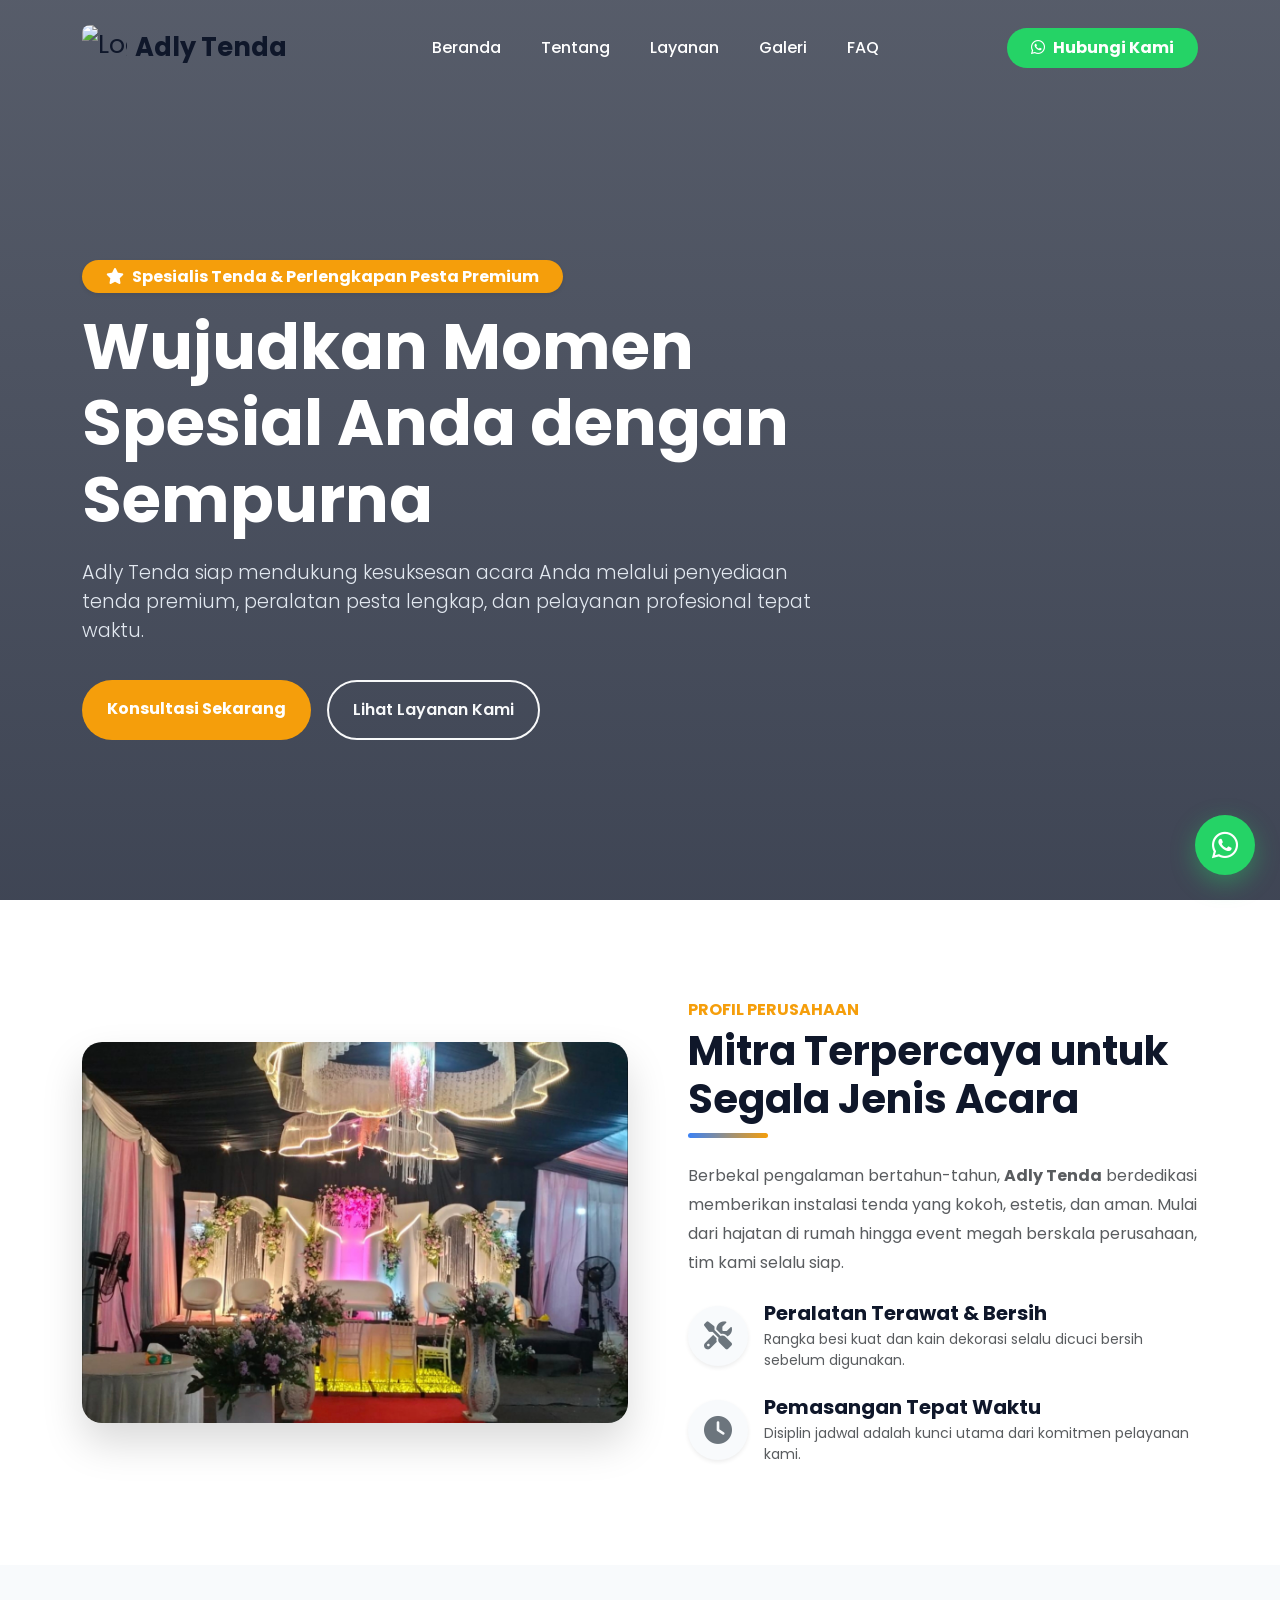
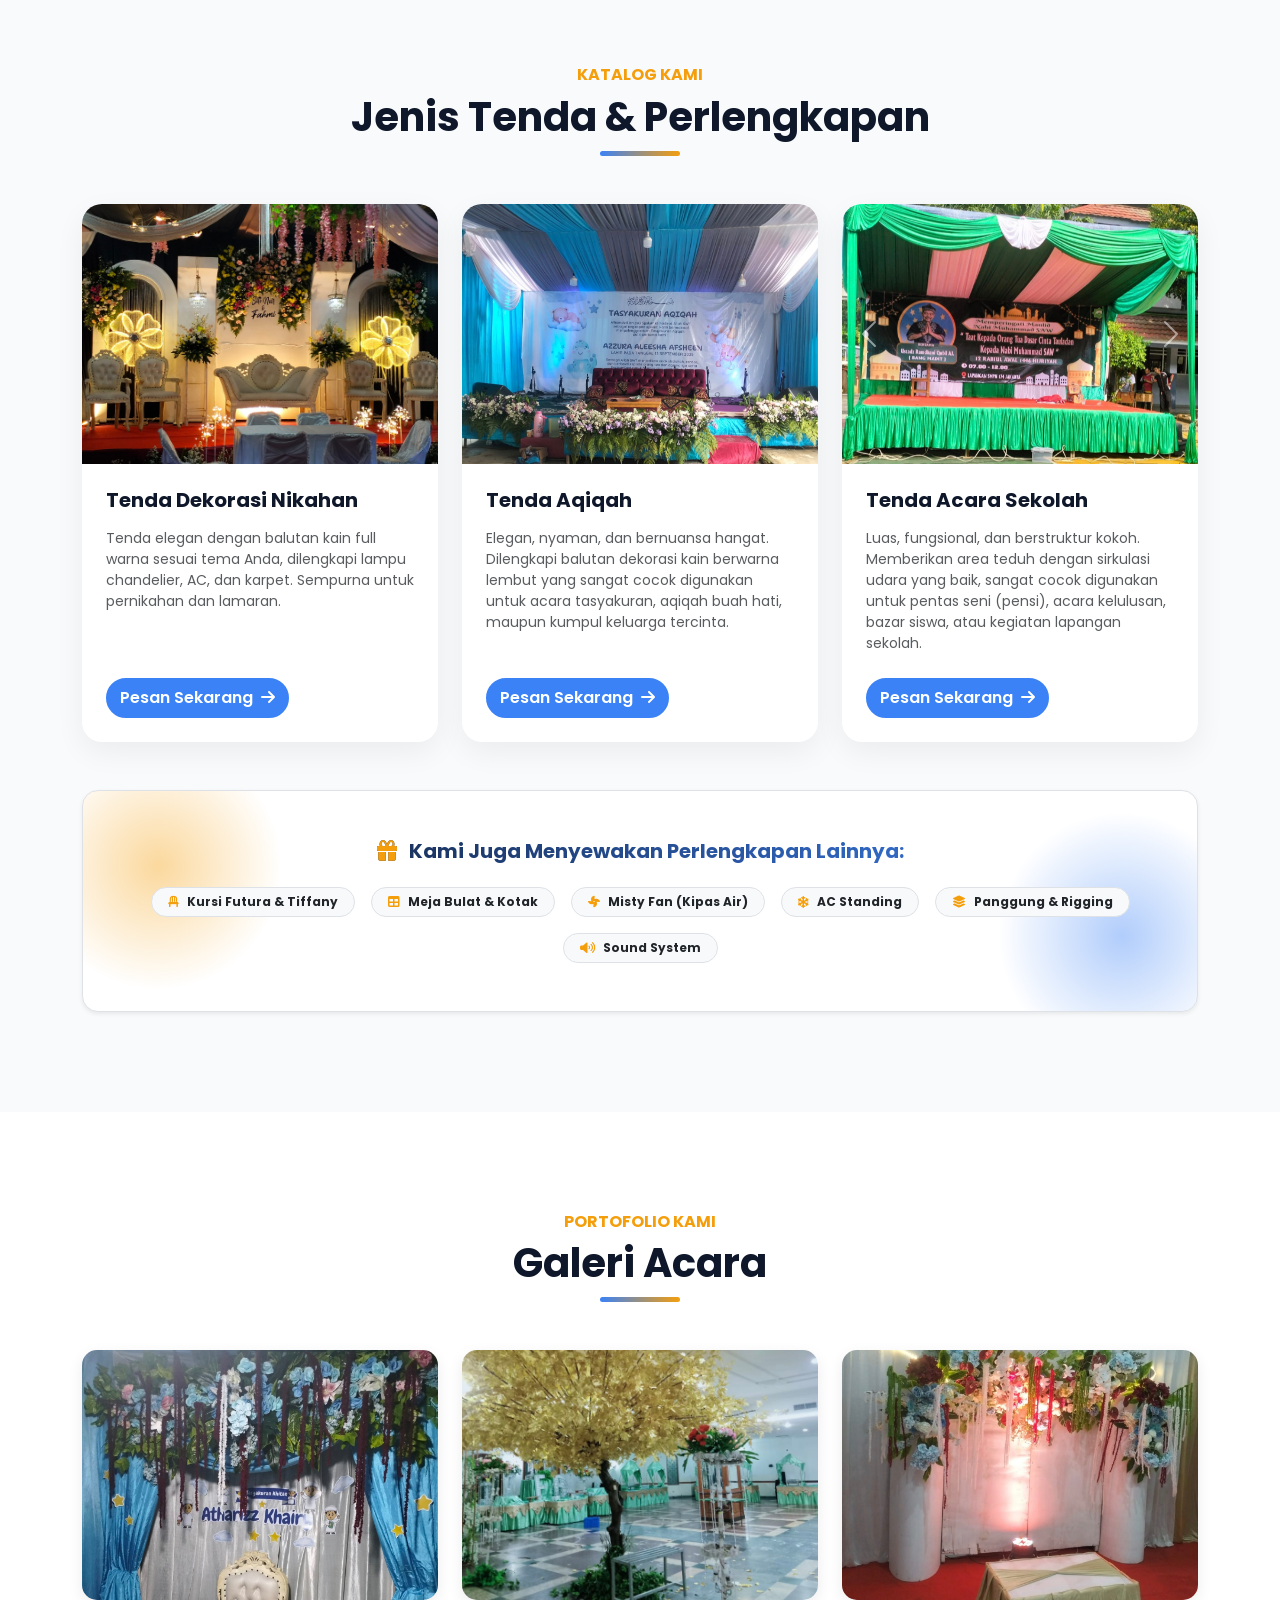
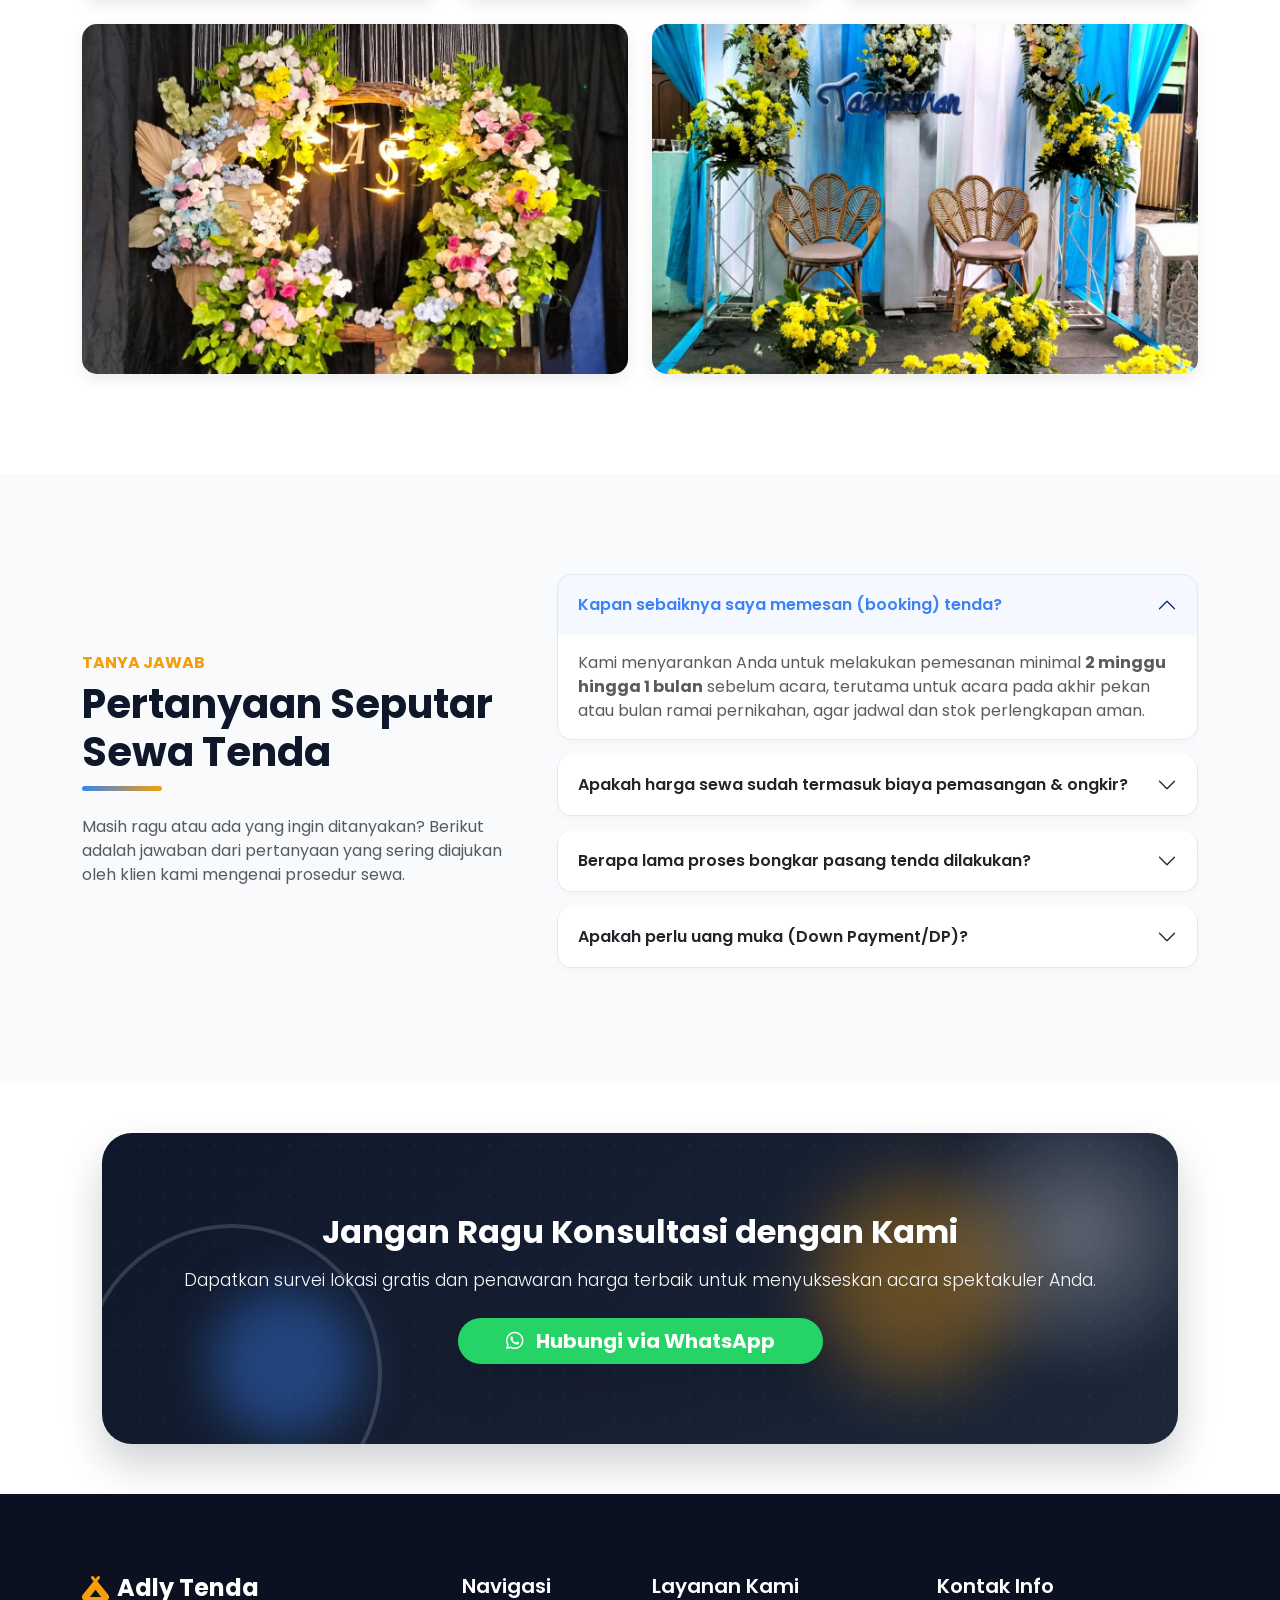
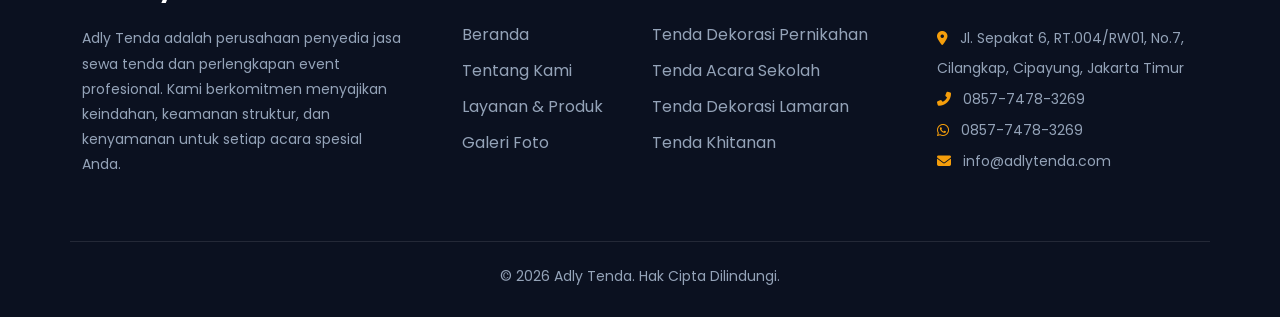
==== index.html @ d4e43c7c "Add files via upload" ====
<!DOCTYPE html>
<html lang="id">

<head>
    <meta charset="UTF-8">
    <meta name="viewport" content="width=device-width, initial-scale=1.0">
    <title>Adly Tenda | Profesional Tent & Event Equipment</title>

    <!-- Google Fonts: Poppins -->
    <link rel="preconnect" href="https://fonts.googleapis.com">
    <link rel="preconnect" href="https://fonts.gstatic.com" crossorigin>
    <link href="https://fonts.googleapis.com/css2?family=Poppins:wght@300;400;500;600;700;800&display=swap"
        rel="stylesheet">

    <!-- Bootstrap 5 CSS -->
    <link href="https://cdn.jsdelivr.net/npm/bootstrap@5.3.0/dist/css/bootstrap.min.css" rel="stylesheet">

    <!-- FontAwesome -->
    <link rel="stylesheet" href="https://cdnjs.cloudflare.com/ajax/libs/font-awesome/6.4.0/css/all.min.css">

    <!-- AOS Animation CSS -->
    <link href="https://unpkg.com/aos@2.3.1/dist/aos.css" rel="stylesheet">

    <!-- Custom CSS -->
    <link rel="stylesheet" href="style.css">
</head>

<body>

    <!-- Navbar -->
    <nav class="navbar navbar-expand-lg fixed-top" id="mainNav">
        <div class="container position-relative">
            <!-- Tempat Logo -->
            <a class="navbar-brand d-flex align-items-center gap-2" href="#">
                <!-- Silakan ganti link gambar di bawah dengan file logo Anda (1:1) -->
                <img src="https://placehold.co/100x100/ffffff/0F172A?text=LOGO" alt="Logo Adly Tenda"
                    style="height: 45px; width: 45px; object-fit: cover; border-radius: 8px;">
                <span class="fw-bold">Adly Tenda</span>
            </a>

            <button class="navbar-toggler" type="button" data-bs-toggle="collapse" data-bs-target="#navbarNav">
                <i class="fas fa-bars"></i>
            </button>

            <div class="collapse navbar-collapse" id="navbarNav">
                <ul class="navbar-nav mx-auto">
                    <li class="nav-item"><a class="nav-link" href="#beranda">Beranda</a></li>
                    <li class="nav-item"><a class="nav-link" href="#tentang">Tentang</a></li>
                    <li class="nav-item"><a class="nav-link" href="#layanan">Layanan</a></li>
                    <li class="nav-item"><a class="nav-link" href="#galeri">Galeri</a></li>
                    <li class="nav-item"><a class="nav-link" href="#faq">FAQ</a></li>
                </ul>
                <a href="https://wa.me/6285774783269"
                    class="btn btn-wa-green px-4 py-2 rounded-pill fw-bold d-none d-lg-inline-block" target="_blank">
                    <i class="fab fa-whatsapp me-2"></i>Hubungi Kami
                </a>
            </div>
        </div>
    </nav>

    <!-- Hero Section -->
    <section id="beranda" class="hero">
        <div class="container">
            <div class="row">
                <div class="col-lg-8" data-aos="fade-up" data-aos-duration="1000">
                    <span class="badge mb-3 px-4 py-2 fs-6 rounded-pill text-white shadow-sm"
                        style="background-color: var(--accent-color);"><i
                            class="fas fa-star text-white me-2"></i>Spesialis Tenda & Perlengkapan Pesta Premium</span>
                    <h1>Wujudkan Momen Spesial Anda dengan Sempurna</h1>
                    <p>Adly Tenda siap mendukung kesuksesan acara Anda melalui penyediaan tenda premium, peralatan pesta
                        lengkap, dan pelayanan profesional tepat waktu.</p>
                    <div class="mt-4 d-flex flex-wrap gap-3">
                        <a href="https://wa.me/6285774783269" target="_blank"
                            class="btn btn-accent px-4 py-3 rounded-pill fw-bold text-decoration-none">Konsultasi
                            Sekarang</a>
                        <a href="#layanan" class="btn btn-outline-light px-4 py-3 rounded-pill fw-semibold"
                            style="border-width: 2px;">Lihat Layanan Kami</a>
                    </div>
                </div>
            </div>
        </div>
    </section>

    <!-- Tentang Kami Section -->
    <section id="tentang" class="section-padding">
        <div class="container">
            <div class="row align-items-center">
                <div class="col-lg-6 mb-5 mb-lg-0" data-aos="fade-right">
                    <div class="img-wrapper">
                        <!-- Foto Riil Tentang Kami (Acara/Persiapan) -->
                        <img src="Assets/Halaman-awal.jpeg"
                            class="img-fluid w-100" alt="Tentang Adly Tenda">
                    </div>
                </div>
                <div class="col-lg-6 ps-lg-5" data-aos="fade-left">
                    <h4 class="text-accent text-uppercase fw-bold mb-2 fs-6">Profil Perusahaan</h4>
                    <h2 class="section-title mb-4">Mitra Terpercaya untuk Segala Jenis Acara</h2>
                    <p class="text-muted mb-4" style="line-height: 1.8;">Berbekal pengalaman bertahun-tahun,
                        <strong>Adly Tenda</strong> berdedikasi memberikan instalasi tenda yang kokoh, estetis, dan
                        aman. Mulai dari hajatan di rumah hingga event megah berskala perusahaan, tim kami selalu siap.
                    </p>

                    <div class="d-flex mb-4 align-items-center">
                        <div class="bg-light-gray rounded-circle me-3 text-secondary fs-3 shadow-sm d-flex align-items-center justify-content-center"
                            style="width: 60px; height: 60px; flex-shrink: 0;">
                            <i class="fas fa-tools"></i>
                        </div>
                        <div>
                            <h5 class="mb-1">Peralatan Terawat & Bersih</h5>
                            <p class="text-muted small mb-0">Rangka besi kuat dan kain dekorasi selalu dicuci bersih
                                sebelum digunakan.</p>
                        </div>
                    </div>

                    <div class="d-flex align-items-center">
                        <div class="bg-light-gray rounded-circle me-3 text-secondary fs-3 shadow-sm d-flex align-items-center justify-content-center"
                            style="width: 60px; height: 60px; flex-shrink: 0;">
                            <i class="fas fa-clock"></i>
                        </div>
                        <div>
                            <h5 class="mb-1">Pemasangan Tepat Waktu</h5>
                            <p class="text-muted small mb-0">Disiplin jadwal adalah kunci utama dari komitmen pelayanan
                                kami.</p>
                        </div>
                    </div>
                </div>
            </div>
        </div>
    </section>

    <!-- Layanan / Produk Section -->
    <section id="layanan" class="section-padding bg-light-gray">
        <div class="container">
            <div class="text-center mb-5" data-aos="fade-up">
                <h4 class="text-accent text-uppercase fw-bold mb-2 fs-6">Katalog Kami</h4>
                <h2 class="section-title text-center">Jenis Tenda & Perlengkapan</h2>
            </div>

            <div class="row g-4">
                <!-- Service 1 (VIP Tent) -->
                <div class="col-lg-4 col-md-6" data-aos="fade-up" data-aos-delay="100">
                    <div class="modern-card">
                        <div class="overflow-hidden">
                            <img src="Assets/Nikahan.jpeg"
                                alt="Tenda Dekorasi Nikahan" class="card-img-top w-100">
                        </div>
                        <div class="p-4 flex-grow-1 d-flex flex-column">
                            <h4 class="fs-5 mb-3">Tenda Dekorasi Nikahan</h4>
                            <p class="text-muted small mb-4 flex-grow-1">Tenda elegan dengan balutan kain full warna
                                sesuai tema Anda, dilengkapi lampu chandelier, AC, dan karpet. Sempurna untuk pernikahan
                                dan lamaran.</p>
                            <a href="https://wa.me/6285774783269" target="_blank"
                                class="btn btn-pesan fw-semibold rounded-pill mt-auto align-self-start">Pesan Sekarang
                                <i class="fas fa-arrow-right ms-1"></i></a>
                        </div>
                    </div>
                </div>

                <!-- Service 2 (Roder/Event Tent) -->
                <div class="col-lg-4 col-md-6" data-aos="fade-up" data-aos-delay="200">
                    <div class="modern-card">
                        <div class="overflow-hidden">
                            <img src="Assets/Aqiqah.jpeg"
                                alt="Tenda Aqiqah" class="card-img-top w-100">
                        </div>
                        <div class="p-4 flex-grow-1 d-flex flex-column">
                            <h4 class="fs-5 mb-3">Tenda Aqiqah </h4>
                            <p class="text-muted small mb-4 flex-grow-1">Elegan, nyaman, dan bernuansa hangat. Dilengkapi balutan dekorasi kain berwarna lembut yang sangat cocok digunakan untuk acara tasyakuran, aqiqah buah hati, maupun kumpul keluarga tercinta.</p>
                            <a href="https://wa.me/6285774783269" target="_blank"
                                class="btn btn-pesan fw-semibold rounded-pill mt-auto align-self-start">Pesan Sekarang
                                <i class="fas fa-arrow-right ms-1"></i></a>
                        </div>
                    </div>
                </div>

                <!-- Service 3 (Sarnafil Tent) -->
                <div class="col-lg-4 col-md-6" data-aos="fade-up" data-aos-delay="300">
                    <div class="modern-card">
                        <div id="carouselSarnafil" class="carousel slide overflow-hidden" data-bs-ride="carousel"
                            data-bs-interval="3000">
                            <div class="carousel-inner">
                                <div class="carousel-item active">
                                    <img src="Assets/Sekolah.jpeg"
                                        alt="Tenda Sekolah" class="card-img-top w-100 d-block">
                                </div>
                                <div class="carousel-item">
                                    <img src="Assets/Sekolah2.jpeg"
                                        alt="Tenda Sekolah" class="card-img-top w-100 d-block">
                                </div>
                            </div>
                            <button class="carousel-control-prev" type="button" data-bs-target="#carouselSarnafil"
                                data-bs-slide="prev">
                                <span class="carousel-control-prev-icon" aria-hidden="true"></span>
                                <span class="visually-hidden">Previous</span>
                            </button>
                            <button class="carousel-control-next" type="button" data-bs-target="#carouselSarnafil"
                                data-bs-slide="next">
                                <span class="carousel-control-next-icon" aria-hidden="true"></span>
                                <span class="visually-hidden">Next</span>
                            </button>
                        </div>
                        <div class="p-4 flex-grow-1 d-flex flex-column">
                            <h4 class="fs-5 mb-3">Tenda Acara Sekolah</h4>
                            <p class="text-muted small mb-4 flex-grow-1">Luas, fungsional, dan berstruktur kokoh. Memberikan area teduh dengan sirkulasi udara yang baik, sangat cocok digunakan untuk pentas seni (pensi), acara kelulusan, bazar siswa, atau kegiatan lapangan sekolah.
                            </p>
                            <a href="https://wa.me/6285774783269" target="_blank"
                                class="btn btn-pesan fw-semibold rounded-pill mt-auto align-self-start">Pesan Sekarang
                                <i class="fas fa-arrow-right ms-1"></i></a>
                        </div>
                    </div>
                </div>
            </div>

            <!-- Additional Equipment -->
            <div class="mt-5 p-4 p-md-5 bg-white rounded-4 shadow-sm border text-center position-relative overflow-hidden"
                data-aos="fade-up">
                <div
                    style="position: absolute; top: -50px; left: -50px; width: 250px; height: 250px; background: radial-gradient(circle, rgba(245, 158, 11, 0.4) 0%, transparent 70%); border-radius: 50%;">
                </div>
                <div
                    style="position: absolute; bottom: -50px; right: -50px; width: 250px; height: 250px; background: radial-gradient(circle, rgba(59, 130, 246, 0.4) 0%, transparent 70%); border-radius: 50%;">
                </div>

                <h3 class="fw-bold mb-4 position-relative z-1 fs-5 fs-md-3"
                    style="background: linear-gradient(90deg, var(--primary-color), var(--secondary-color)); -webkit-background-clip: text; -webkit-text-fill-color: transparent;">
                    <i class="fas fa-gift me-2 text-accent" style="-webkit-text-fill-color: initial;"></i> Kami Juga
                    Menyewakan Perlengkapan Lainnya:
                </h3>
                <div class="d-flex flex-wrap justify-content-center gap-3 position-relative z-1">
                    <span class="badge bg-light text-dark border p-2 px-3 rounded-pill"><i
                            class="fas fa-chair text-accent me-2"></i>Kursi Futura & Tiffany</span>
                    <span class="badge bg-light text-dark border p-2 px-3 rounded-pill"><i
                            class="fas fa-table text-accent me-2"></i>Meja Bulat & Kotak</span>
                    <span class="badge bg-light text-dark border p-2 px-3 rounded-pill"><i
                            class="fas fa-fan text-accent me-2"></i>Misty Fan (Kipas Air)</span>
                    <span class="badge bg-light text-dark border p-2 px-3 rounded-pill"><i
                            class="fas fa-snowflake text-accent me-2"></i>AC Standing</span>
                    <span class="badge bg-light text-dark border p-2 px-3 rounded-pill"><i
                            class="fas fa-layer-group text-accent me-2"></i>Panggung & Rigging</span>
                    <span class="badge bg-light text-dark border p-2 px-3 rounded-pill"><i
                            class="fas fa-volume-up text-accent me-2"></i>Sound System</span>
                </div>
            </div>
        </div>
    </section>

    <!-- Galeri Section (Portofolio Riil) -->
    <section id="galeri" class="section-padding">
        <div class="container">
            <div class="text-center mb-5" data-aos="fade-up">
                <h4 class="text-accent text-uppercase fw-bold mb-2 fs-6">Portofolio Kami</h4>
                <h2 class="section-title text-center">Galeri Acara</h2>
            </div>

            <div class="row g-4">
                <div class="col-md-4 col-6" data-aos="zoom-in" data-aos-delay="100">
                    <div class="gallery-item" style="height: 250px;">
                        <img src="Assets/Khitanan.jpeg"
                            alt="Dekorasi Meja Event">
                    </div>
                </div>
                <div class="col-md-4 col-6" data-aos="zoom-in" data-aos-delay="200">
                    <div class="gallery-item" style="height: 250px;">
                        <img src="Assets/Dekorasi1.jpeg"
                            alt="Resepsi Malam Hari">
                    </div>
                </div>
                <div class="col-md-4 col-12" data-aos="zoom-in" data-aos-delay="300">
                    <div class="gallery-item" style="height: 250px;">
                        <img src="Assets/Dekorasi2.jpeg"
                            alt="Seminar Tenda Besar">
                    </div>
                </div>
                <div class="col-md-6 col-12" data-aos="zoom-in" data-aos-delay="400">
                    <div class="gallery-item" style="height: 350px;">
                        <img src="Assets/Lamaran.jpeg"
                            alt="Dekorasi1">
                    </div>
                </div>
                <div class="col-md-6 col-12" data-aos="zoom-in" data-aos-delay="500">
                    <div class="gallery-item" style="height: 350px;">
                        <img src="Assets/Ulang-tahun.jpeg"
                            alt="Ulang Tahun">
                    </div>
                </div>
            </div>
        </div>
    </section>

    <!-- FAQ Section -->
    <section id="faq" class="section-padding bg-light-gray">
        <div class="container">
            <div class="row align-items-center">
                <div class="col-lg-5 mb-5 mb-lg-0" data-aos="fade-right">
                    <h4 class="text-accent text-uppercase fw-bold mb-2 fs-6">Tanya Jawab</h4>
                    <h2 class="section-title mb-4">Pertanyaan Seputar Sewa Tenda</h2>
                    <p class="text-muted">Masih ragu atau ada yang ingin ditanyakan? Berikut adalah jawaban dari
                        pertanyaan yang sering diajukan oleh klien kami mengenai prosedur sewa.</p>
                </div>

                <div class="col-lg-7" data-aos="fade-left">
                    <div class="accordion" id="faqAccordion">
                        <div class="accordion-item">
                            <h2 class="accordion-header">
                                <button class="accordion-button" type="button" data-bs-toggle="collapse"
                                    data-bs-target="#faq1">
                                    Kapan sebaiknya saya memesan (booking) tenda?
                                </button>
                            </h2>
                            <div id="faq1" class="accordion-collapse collapse show" data-bs-parent="#faqAccordion">
                                <div class="accordion-body text-muted">
                                    Kami menyarankan Anda untuk melakukan pemesanan minimal <strong>2 minggu hingga 1
                                        bulan</strong> sebelum acara, terutama untuk acara pada akhir pekan atau bulan
                                    ramai pernikahan, agar jadwal dan stok perlengkapan aman.
                                </div>
                            </div>
                        </div>

                        <div class="accordion-item">
                            <h2 class="accordion-header">
                                <button class="accordion-button collapsed" type="button" data-bs-toggle="collapse"
                                    data-bs-target="#faq2">
                                    Apakah harga sewa sudah termasuk biaya pemasangan & ongkir?
                                </button>
                            </h2>
                            <div id="faq2" class="accordion-collapse collapse" data-bs-parent="#faqAccordion">
                                <div class="accordion-body text-muted">
                                    Ya, harga yang kami berikan umumnya sudah termasuk biaya tenaga bongkar pasang
                                    (instalasi). Untuk ongkos kirim (transport), akan digratiskan jika lokasi masih
                                    dalam jangkauan radius wilayah kami.
                                </div>
                            </div>
                        </div>

                        <div class="accordion-item">
                            <h2 class="accordion-header">
                                <button class="accordion-button collapsed" type="button" data-bs-toggle="collapse"
                                    data-bs-target="#faq3">
                                    Berapa lama proses bongkar pasang tenda dilakukan?
                                </button>
                            </h2>
                            <div id="faq3" class="accordion-collapse collapse" data-bs-parent="#faqAccordion">
                                <div class="accordion-body text-muted">
                                    Pemasangan biasanya dilakukan H-1 atau H-2 sebelum acara dimulai (tergantung
                                    besarnya ukuran tenda). Pembongkaran akan langsung dilakukan maksimal 1x24 jam
                                    setelah acara selesai.
                                </div>
                            </div>
                        </div>

                        <div class="accordion-item">
                            <h2 class="accordion-header">
                                <button class="accordion-button collapsed" type="button" data-bs-toggle="collapse"
                                    data-bs-target="#faq4">
                                    Apakah perlu uang muka (Down Payment/DP)?
                                </button>
                            </h2>
                            <div id="faq4" class="accordion-collapse collapse" data-bs-parent="#faqAccordion">
                                <div class="accordion-body text-muted">
                                    Ya, untuk mengikat jadwal booking, kami memerlukan DP sebesar 30% hingga 50% dari
                                    total tagihan. Pelunasan dapat dilakukan setelah proses pemasangan tenda selesai di
                                    lokasi.
                                </div>
                            </div>
                        </div>
                    </div>
                </div>
            </div>
        </div>
    </section>

    <!-- CTA Section -->
    <div class="container" data-aos="zoom-in">
        <section class="cta-section position-relative overflow-hidden"
            style="background-image: linear-gradient(135deg, rgba(15, 23, 42, 0.9), rgba(30, 41, 59, 0.9)), radial-gradient(circle, rgba(255,255,255,0.2) 2px, transparent 2px); background-size: 100% 100%, 25px 25px; background-color: var(--primary-color);">
            <!-- Decorative circles -->
            <div
                style="position: absolute; top: -50px; right: -50px; width: 300px; height: 300px; background: radial-gradient(circle, rgba(255,255,255,0.3) 0%, rgba(255,255,255,0) 70%); border-radius: 50%; filter: blur(15px);">
            </div>
            <div
                style="position: absolute; bottom: -80px; left: -20px; width: 300px; height: 300px; border: 4px solid rgba(255,255,255,0.15); border-radius: 50%;">
            </div>
            <div
                style="position: absolute; top: 50%; left: 10%; width: 150px; height: 150px; background: rgba(59, 130, 246, 0.4); border-radius: 50%; filter: blur(25px);">
            </div>
            <div
                style="position: absolute; bottom: 20%; right: 15%; width: 200px; height: 200px; background: rgba(245, 158, 11, 0.35); border-radius: 50%; filter: blur(35px);">
            </div>

            <h2 class="text-white mb-3 position-relative z-1">Jangan Ragu Konsultasi dengan Kami</h2>
            <p class="mb-4 text-light position-relative z-1 max-w-2xl mx-auto"
                style="font-size: 1.1rem; font-weight: 300;">Dapatkan survei lokasi gratis dan penawaran harga terbaik
                untuk menyukseskan acara spektakuler Anda.</p>
            <a href="https://wa.me/6285774783269" target="_blank"
                class="btn btn-wa-green btn-lg shadow-lg position-relative z-1 px-5 rounded-pill fw-bold">
                <i class="fab fa-whatsapp me-2"></i> Hubungi via WhatsApp
            </a>
        </section>
    </div>

    <!-- Footer -->
    <footer>
        <div class="container">
            <div class="row">
                <div class="col-lg-4 mb-4 pe-lg-5">
                    <h4 class="text-white fw-bold d-flex align-items-center mb-4">
                        <i class="fas fa-campground text-accent me-2"></i> Adly Tenda
                    </h4>
                    <p class="small" style="line-height: 1.8;">Adly Tenda adalah perusahaan penyedia jasa sewa tenda dan
                        perlengkapan event profesional. Kami berkomitmen menyajikan keindahan, keamanan struktur, dan
                        kenyamanan untuk setiap acara spesial Anda.</p>
                </div>

                <div class="col-lg-2 col-md-6 mb-4 mt-lg-0 mt-2">
                    <h5>Navigasi</h5>
                    <ul class="footer-links list-unstyled">
                        <li><a href="#beranda">Beranda</a></li>
                        <li><a href="#tentang">Tentang Kami</a></li>
                        <li><a href="#layanan">Layanan & Produk</a></li>
                        <li><a href="#galeri">Galeri Foto</a></li>
                    </ul>
                </div>

                <div class="col-lg-3 col-md-6 mb-4 mt-lg-0 mt-2">
                    <h5>Layanan Kami</h5>
                    <ul class="footer-links list-unstyled">
                        <li><a href="#">Tenda Dekorasi Pernikahan</a></li>
                        <li><a href="#">Tenda Acara Sekolah</a></li>
                        <li><a href="#">Tenda Dekorasi Lamaran</a></li>
                        <li><a href="#">Tenda Khitanan</a></li>
                    </ul>
                </div>

                <div class="col-lg-3 mb-4 mt-lg-0 mt-2">
                    <h5>Kontak Info</h5>
                    <ul class="list-unstyled small" style="line-height: 2.2;">
                        <li><i class="fas fa-map-marker-alt text-accent me-2"></i> Jl. Sepakat 6, RT.004/RW01, No.7, Cilangkap, Cipayung, Jakarta Timur
                        </li>
                        <li><i class="fas fa-phone-alt text-accent me-2"></i> 0857-7478-3269</li>
                        <li><i class="fab fa-whatsapp text-accent me-2"></i> 0857-7478-3269</li>
                        <li><i class="fas fa-envelope text-accent me-2"></i> info@adlytenda.com</li>
                    </ul>
                </div>
            </div>

            <div class="row mt-4 pt-4 text-center" style="border-top: 1px solid rgba(255,255,255,0.1);">
                <div class="col-12">
                    <p class="small mb-0">&copy; 2026 Adly Tenda. Hak Cipta Dilindungi.</p>
                </div>
            </div>
        </div>
    </footer>

    <!-- Floating WhatsApp Button -->
    <a href="https://wa.me/6285774783269?text=Halo%20Adly%20Tenda,%20saya%20mendapat%20informasi%20dari%20website.%20Saya%20ingin%20berkonsultasi%20mengenai%20sewa%20tenda."
        class="wa-float" target="_blank">
        <i class="fab fa-whatsapp"></i>
    </a>

    <!-- Scripts -->
    <script src="https://cdn.jsdelivr.net/npm/bootstrap@5.3.0/dist/js/bootstrap.bundle.min.js"></script>
    <script src="https://unpkg.com/aos@2.3.1/dist/aos.js"></script>
    <!-- Custom JS -->
    <script src="script.js"></script>
</body>

</html>
---- style.css ----
:root {
    --primary-color: #0F172A;
    /* Navy Blue */
    --secondary-color: #3B82F6;
    /* Blue */
    --accent-color: #F59E0B;
    /* Amber/Gold */
    --text-gray: #64748B;
    --bg-light: #F8FAFC;
    --radius-lg: 20px;
}

html,
body {
    font-family: 'Poppins', sans-serif;
    color: #333;
    overflow-x: hidden;
    background-color: #fff;
    width: 100%;
    position: relative;
}

/* --- Typography & Utilities --- */
h1,
h2,
h3,
h4,
h5,
h6 {
    font-weight: 700;
    color: var(--primary-color);
}

.text-accent {
    color: var(--accent-color);
}

.bg-light-gray {
    background-color: var(--bg-light);
}

.section-padding {
    padding: 100px 0;
}

.section-title {
    font-size: 2.5rem;
    margin-bottom: 15px;
    position: relative;
    padding-bottom: 15px;
}

.section-title::after {
    content: '';
    position: absolute;
    bottom: 0;
    left: 0;
    width: 80px;
    height: 5px;
    background: linear-gradient(90deg, var(--secondary-color), var(--accent-color));
    border-radius: 5px;
}

.section-title.text-center::after {
    left: 50%;
    transform: translateX(-50%);
}

/* --- Modern Glassmorphism Navbar --- */
.navbar {
    transition: all 0.4s ease-in-out;
    padding: 20px 0;
    background-color: transparent;
}

.navbar.scrolled {
    background-color: rgba(255, 255, 255, 0.98);
    box-shadow: 0 10px 30px rgba(0, 0, 0, 0.05);
    padding: 12px 0;
}

.navbar-brand {
    font-size: 1.6rem;
    color: white !important;
    transition: all 0.3s ease;
}

.navbar.scrolled .navbar-brand,
.navbar:not(.scrolled) .navbar-brand {
    color: var(--primary-color) !important;
}

@media (max-width: 991px) {
    .navbar-brand {
        color: var(--primary-color) !important;
    }
}

.navbar.scrolled .navbar-brand {
    color: var(--primary-color) !important;
}

.nav-link {
    font-weight: 500;
    color: white !important;
    margin: 0 12px;
    position: relative;
    transition: color 0.3s;
}

.navbar.scrolled .nav-link {
    color: var(--primary-color) !important;
}

.nav-link::after {
    content: '';
    position: absolute;
    width: 0;
    height: 2px;
    bottom: 0;
    left: 50%;
    background-color: var(--accent-color);
    transition: all 0.3s ease;
    transform: translateX(-50%);
}

.nav-link:hover::after {
    width: 100%;
}

/* Mengatasi toggle di mobile */
.navbar-toggler {
    background-color: var(--primary-color);
    border: none;
    padding: 10px;
    border-radius: 8px;
    box-shadow: 0 4px 12px rgba(0, 0, 0, 0.1);
    display: flex;
    align-items: center;
    justify-content: center;
    transition: all 0.3s ease;
}

.navbar-toggler i {
    color: white !important;
    font-size: 1.2rem;
}

.navbar-collapse {
    border-radius: 15px;
}

@media (max-width: 991px) {
    .navbar {
        background-color: rgba(255, 255, 255, 0.98) !important;
        box-shadow: 0 10px 30px rgba(0, 0, 0, 0.05);
        padding: 10px 0;
    }

    .navbar .container {
        padding-left: 15px;
        padding-right: 15px;
        display: flex;
        justify-content: space-between;
        align-items: center;
        width: 100%;
    }

    .nav-link {
        color: var(--primary-color) !important;
    }

    .navbar-brand {
        color: var(--primary-color) !important;
    }

    .navbar-collapse {
        position: absolute;
        top: 100%;
        left: 0;
        right: 0;
        width: 100%;
        background-color: rgba(255, 255, 255, 0.98);
        backdrop-filter: blur(10px);
        -webkit-backdrop-filter: blur(10px);
        padding: 10px 0;
        border-bottom: 1px solid rgba(15, 23, 42, 0.06);
        box-shadow: 0 12px 28px rgba(0, 0, 0, 0.1);
        z-index: 1050;
    }

    .navbar-nav {
        width: 100%;
        align-items: stretch;
        display: flex;
        flex-direction: column;
        gap: 0;
    }

    .nav-item {
        width: 100%;
    }

    .nav-link {
        color: var(--primary-color) !important;
        margin: 0;
        padding: 14px 18px;
        font-size: 1rem;
        position: relative;
        display: block;
        text-align: center;
        border-bottom: 1px solid rgba(15, 23, 42, 0.06);
        background: transparent;
    }

    .nav-link:last-child {
        border-bottom: none;
    }

    .nav-link::after {
        content: '';
        position: absolute;
        width: 0;
        height: 2px;
        bottom: 8px;
        left: 10%;
        right: 10%;
        margin: 0 auto;
        background-color: var(--accent-color);
        transition: all 0.25s ease;
    }

    .nav-link:hover::after {
        width: 80%;
    }

    .navbar-brand {
        color: var(--primary-color) !important;
    }
}

.btn-wa-green {
    background-color: #25d366;
    color: white !important;
    transition: all 0.3s ease;
    border: none;
}

.btn-wa-green:hover {
    background-color: #128C7E;
    transform: translateY(-2px);
    box-shadow: 0 8px 20px rgba(37, 211, 102, 0.4);
}

.btn-custom {
    background-color: var(--secondary-color);
    color: white !important;
    padding: 12px 28px;
    border-radius: 50px;
    font-weight: 600;
    transition: all 0.3s ease;
    border: none;
}

.btn-custom:hover {
    background-color: #2563EB;
    transform: translateY(-2px);
    box-shadow: 0 8px 20px rgba(59, 130, 246, 0.4);
}

.btn-pesan {
    background-color: var(--secondary-color);
    color: white !important;
    border: 2px solid var(--secondary-color);
    transition: all 0.3s ease;
}

.btn-pesan:hover {
    background-color: white;
    color: var(--secondary-color) !important;
    transform: translateY(-2px);
    box-shadow: 0 8px 20px rgba(59, 130, 246, 0.4);
}

/* --- Hero Section --- */
.hero {
    height: 100vh;
    min-height: 600px;
    padding-top: 100px;
    background: linear-gradient(rgba(15, 23, 42, 0.7), rgba(15, 23, 42, 0.8)), url('https://images.unsplash.com/photo-1511795409834-ef04bbd61622?q=80&w=1920&auto=format&fit=crop') no-repeat center center/cover;
    display: flex;
    align-items: center;
    position: relative;
}

.hero h1 {
    color: white;
    font-size: 4rem;
    line-height: 1.2;
    margin-bottom: 20px;
}

.hero p {
    color: #e2e8f0;
    font-size: 1.2rem;
    margin-bottom: 35px;
    font-weight: 300;
}

.btn-accent {
    background-color: var(--accent-color);
    color: white;
    padding: 15px 35px;
    border-radius: 50px;
    font-weight: 600;
    transition: all 0.3s ease;
    text-decoration: none;
    display: inline-block;
}

.btn-accent:hover {
    background-color: #D97706;
    color: white;
    transform: translateY(-3px);
    box-shadow: 0 10px 25px rgba(245, 158, 11, 0.4);
}

/* --- Image Wrapper --- */
.img-wrapper {
    position: relative;
    border-radius: var(--radius-lg);
    overflow: hidden;
    box-shadow: 0 20px 40px rgba(0, 0, 0, 0.15);
}

.img-wrapper img {
    transition: transform 0.5s ease;
}

.img-wrapper:hover img {
    transform: scale(1.05);
}

/* --- Cards (Layanan) --- */
.modern-card {
    background: #fff;
    border-radius: var(--radius-lg);
    overflow: hidden;
    box-shadow: 0 10px 30px rgba(0, 0, 0, 0.06);
    transition: all 0.4s ease;
    height: 100%;
    border: none;
    display: flex;
    flex-direction: column;
}

.modern-card:hover {
    transform: translateY(-12px);
    box-shadow: 0 20px 40px rgba(0, 0, 0, 0.12);
}

.card-img-top {
    height: 260px;
    object-fit: cover;
    transition: transform 0.6s ease;
}

.modern-card:hover .card-img-top {
    transform: scale(1.08);
}

/* --- Galeri Hover Effect --- */
.gallery-item {
    border-radius: 15px;
    overflow: hidden;
    position: relative;
    height: 100%;
    box-shadow: 0 5px 15px rgba(0, 0, 0, 0.08);
}

.gallery-item img {
    width: 100%;
    height: 100%;
    object-fit: cover;
    transition: transform 0.5s ease;
}

.gallery-item::after {
    content: '';
    position: absolute;
    top: 0;
    left: 0;
    right: 0;
    bottom: 0;
    background: linear-gradient(to top, rgba(0, 0, 0, 0.7), transparent);
    opacity: 0;
    transition: opacity 0.3s ease;
}

.gallery-item:hover img {
    transform: scale(1.1);
}

.gallery-item:hover::after {
    opacity: 1;
}

/* --- FAQ Accordion --- */
.accordion-item {
    border: 1px solid #e2e8f0;
    border-radius: 15px !important;
    margin-bottom: 15px;
    overflow: hidden;
    box-shadow: 0 4px 6px rgba(0, 0, 0, 0.02);
}

.accordion-button {
    font-weight: 600;
    padding: 20px;
}

.accordion-button:not(.collapsed) {
    background-color: rgba(59, 130, 246, 0.05);
    color: var(--secondary-color);
    box-shadow: none;
}

/* --- CTA & Footer --- */
.cta-section {
    background: linear-gradient(135deg, var(--primary-color), #1e293b);
    color: white;
    padding: 80px 0;
    text-align: center;
    border-radius: 30px;
    margin: 50px 20px;
    box-shadow: 0 20px 40px rgba(15, 23, 42, 0.2);
}

footer {
    background-color: #0B1120;
    color: #94A3B8;
    padding: 80px 0 30px;
}

footer h5 {
    color: white;
    margin-bottom: 25px;
    font-weight: 600;
}

.footer-links a {
    color: #94A3B8;
    text-decoration: none;
    transition: color 0.3s;
    display: block;
    margin-bottom: 12px;
}

.footer-links a:hover {
    color: var(--accent-color);
    padding-left: 5px;
}

/* --- WA Float --- */
.wa-float {
    position: fixed;
    width: 60px;
    height: 60px;
    bottom: 25px;
    right: 25px;
    background-color: #25d366;
    color: #FFF;
    border-radius: 50%;
    text-align: center;
    font-size: 30px;
    box-shadow: 0px 8px 25px rgba(37, 211, 102, 0.4);
    z-index: 9999;
    display: flex;
    align-items: center;
    justify-content: center;
    text-decoration: none;
    transition: all 0.3s ease;
}

.wa-float:hover {
    transform: scale(1.1);
    color: white;
}

/* Responsive Breakpoints */
@media (max-width: 768px) {
    .hero {
        text-align: center;
        height: auto;
        min-height: 80vh;
        padding-top: 80px;
        padding-bottom: 30px;
    }

    .hero .container {
        padding-left: 18px;
        padding-right: 18px;
    }

    .hero h1 {
        font-size: 2.2rem;
        line-height: 1.2;
        margin-top: 15px;
        margin-bottom: 15px;
        font-weight: 800;
    }

    .hero p {
        font-size: 0.85rem;
        line-height: 1.5;
        margin-bottom: 16px;
    }

    .hero .d-flex {
        justify-content: center;
        flex-direction: column;
        align-items: stretch;
        gap: 12px !important;
        max-width: 280px;
        margin: 0 auto;
    }

    .hero .btn {
        width: 100%;
        padding: 12px 20px;
        font-size: 0.9rem;
        border-radius: 50px;
    }

    .section-padding {
        padding: 70px 0;
    }

    .section-title {
        font-size: 2rem;
    }

    .cta-section {
        margin: 30px 15px;
        padding: 50px 20px;
        border-radius: 20px;
    }

    .cta-section h2 {
        font-size: 1.8rem;
    }

    .cta-section p {
        font-size: 1rem !important;
    }

    .badge {
        white-space: normal;
        line-height: 1.5;
    }

    .wa-float {
        width: 60px;
        height: 60px;
        bottom: 20px;
        right: 20px;
        font-size: 32px;
    }
}

@media (max-width: 380px) {
    .hero {
        padding-top: 70px;
    }

    .hero h1 {
        font-size: 1.1rem;
    }

    .hero .btn {
        flex-basis: 100%;
        max-width: 100%;
        font-size: 0.75rem;
        padding: 8px 6px;
        margin-bottom: 6px;
    }
}

@media (max-width: 330px) {
    .hero .d-flex {
        flex-direction: column;
    }

    .hero .btn {
        flex-basis: 100%;
        max-width: 100%;
        width: 100%;
    }
}

/* Make images responsive by default */
img {
    max-width: 100%;
    height: auto;
    display: block;
}

/* Disable hover-specific visual variations on touch / mobile devices */
@media (hover: none), (pointer: coarse) {

    /* Remove nav underline animation on touch devices */
    .nav-link::after,
    .nav-link:hover::after {
        width: 0 !important;
    }

    /* Prevent transform/scale/box-shadow transitions triggered by hover */
    .img-wrapper:hover img,
    .modern-card:hover,
    .modern-card:hover .card-img-top,
    .gallery-item:hover img,
    .gallery-item:hover::after,
    .btn-accent:hover,
    .btn-custom:hover,
    .btn-pesan:hover,
    .btn-wa-green:hover,
    .wa-float:hover {
        transform: none !important;
        box-shadow: none !important;
        opacity: 1 !important;
    }

    /* Reduce unnecessary transitions on touch to improve perceived performance */
    .nav-link,
    .navbar-brand,
    .btn-custom,
    .btn-accent,
    .btn-wa-green {
        transition: none !important;
    }
}
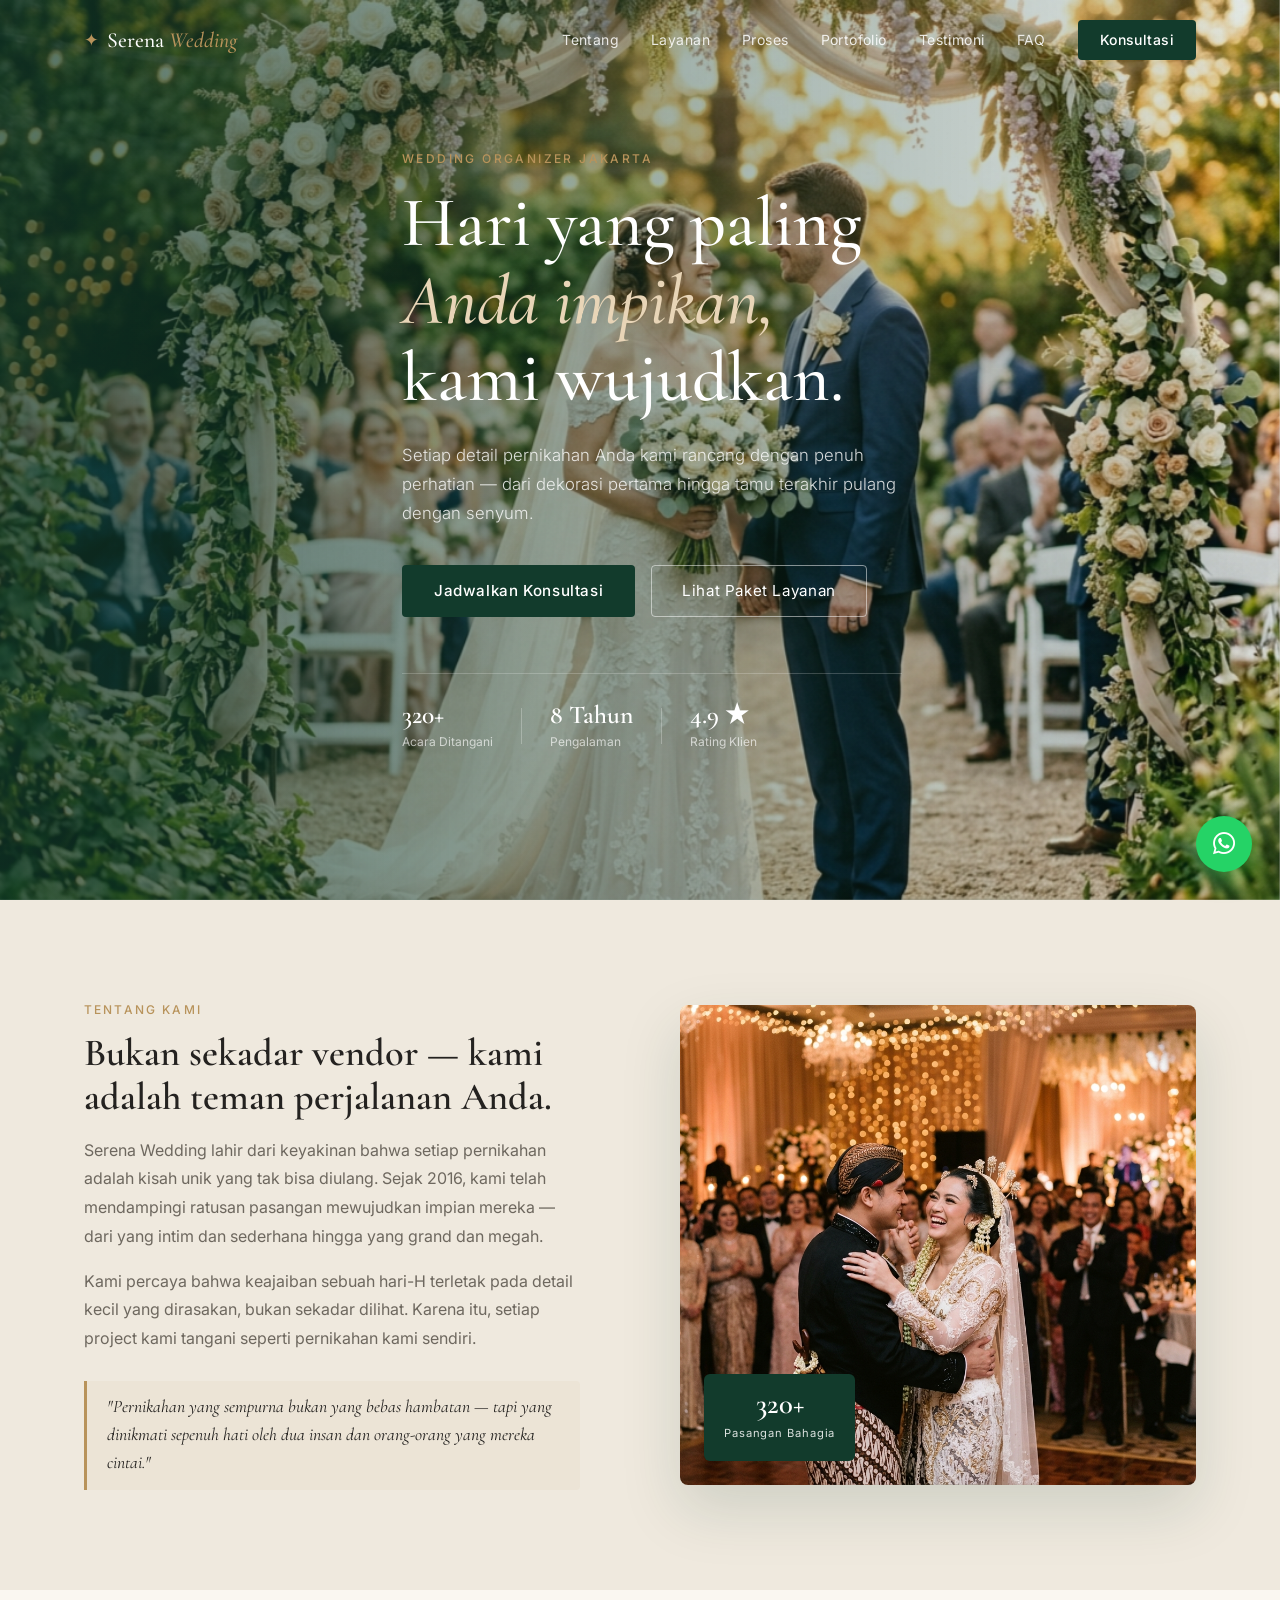
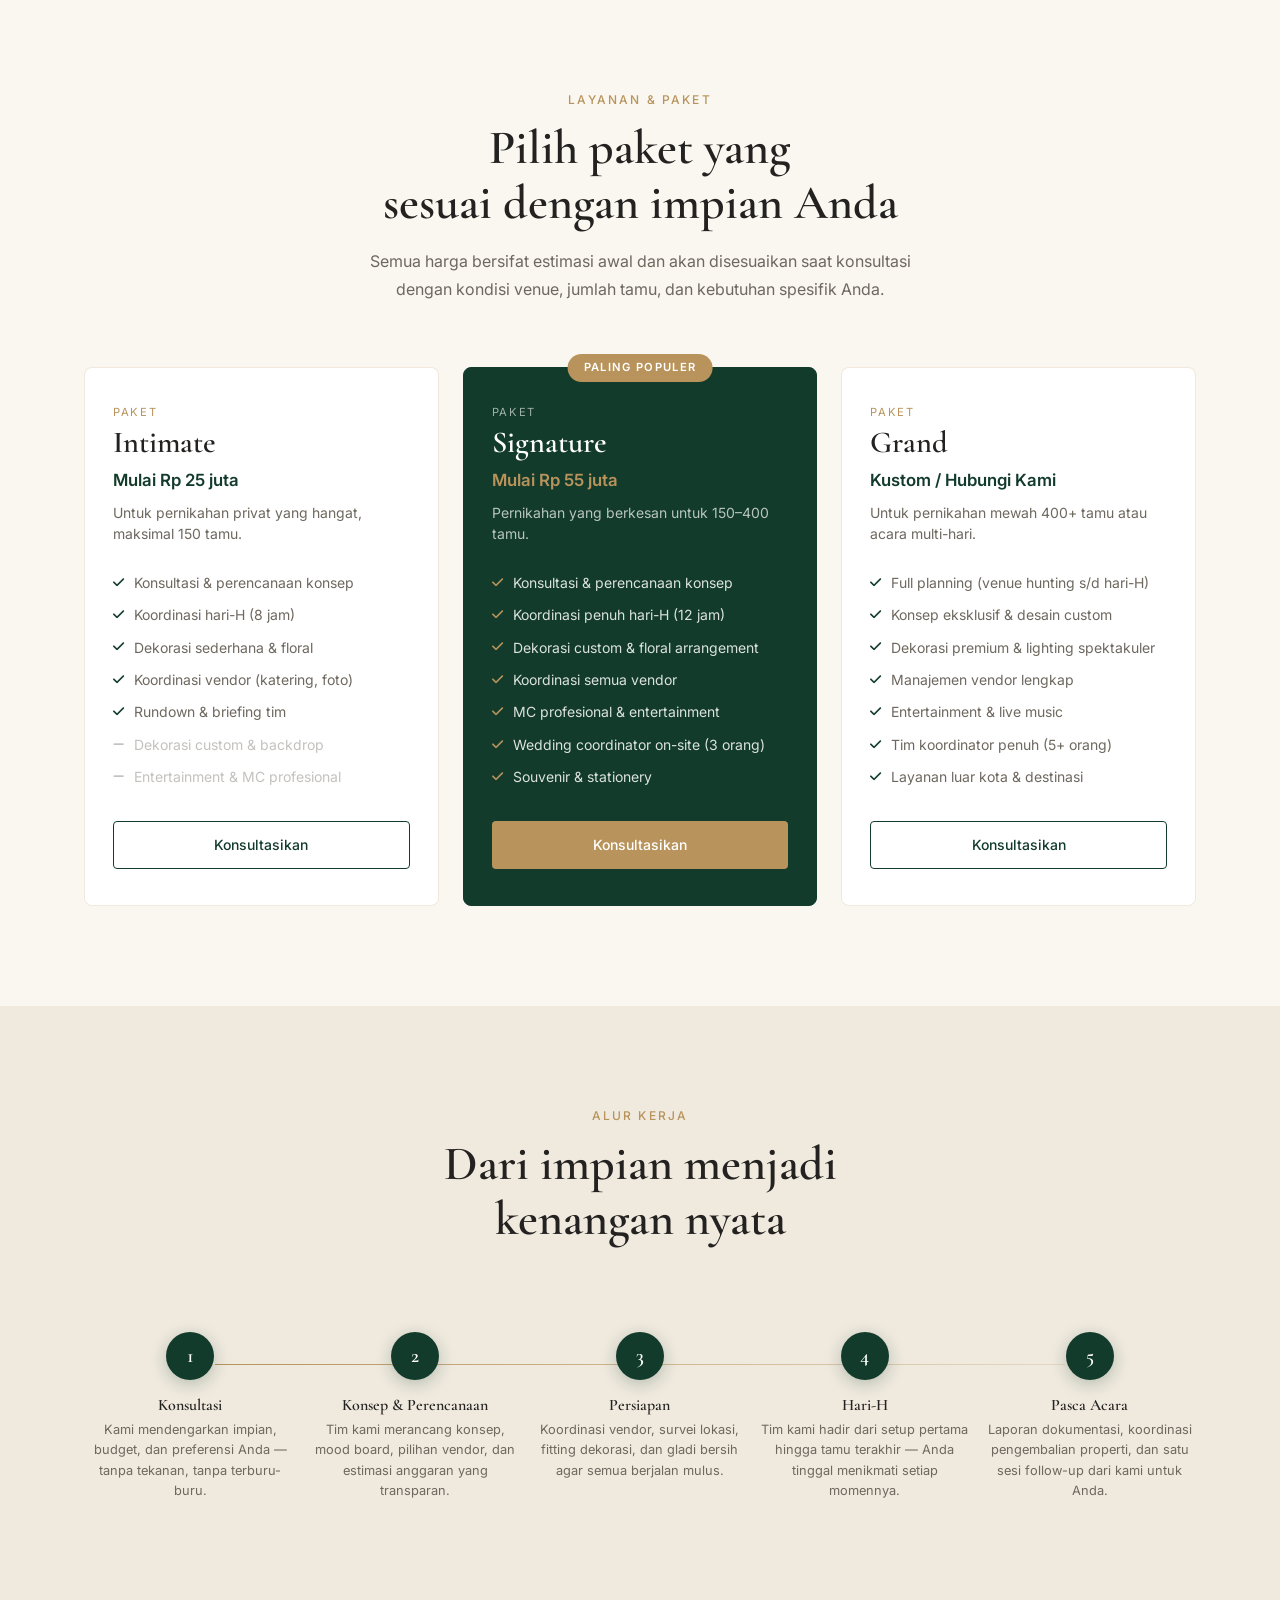
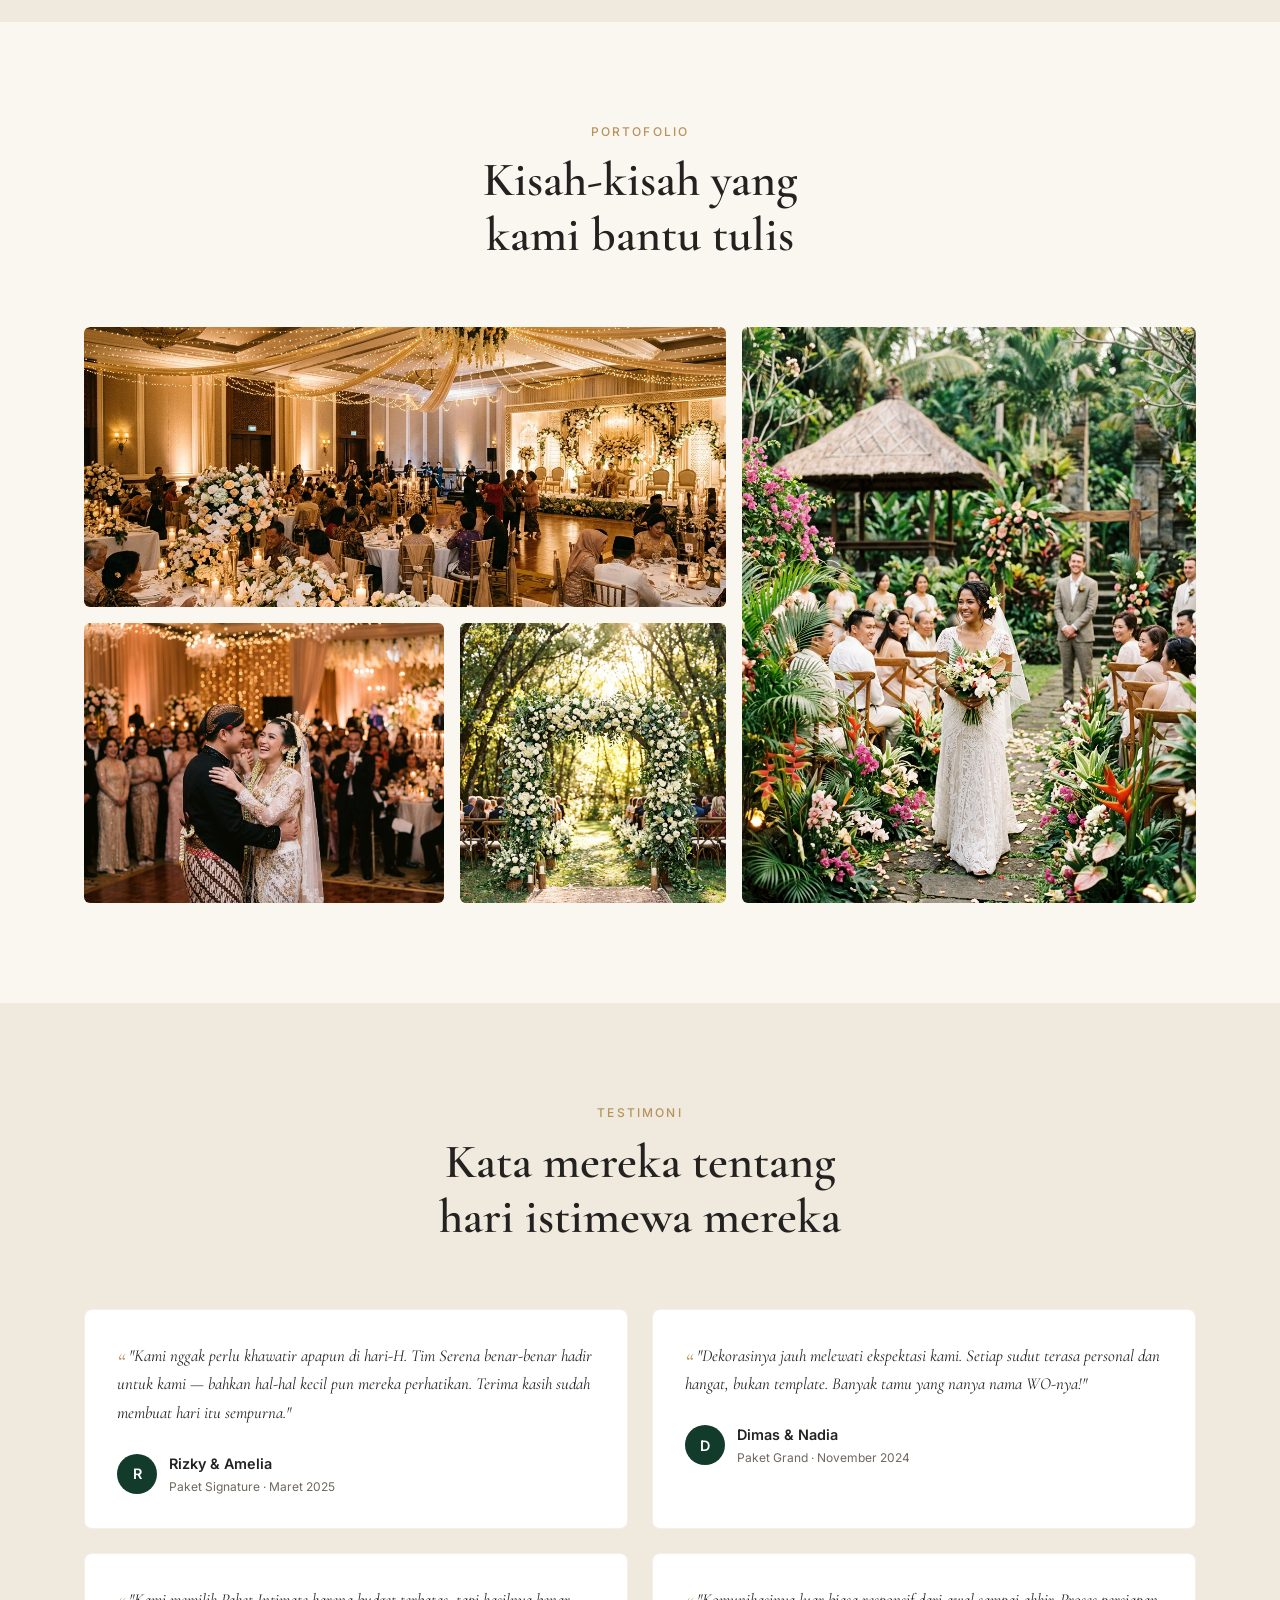
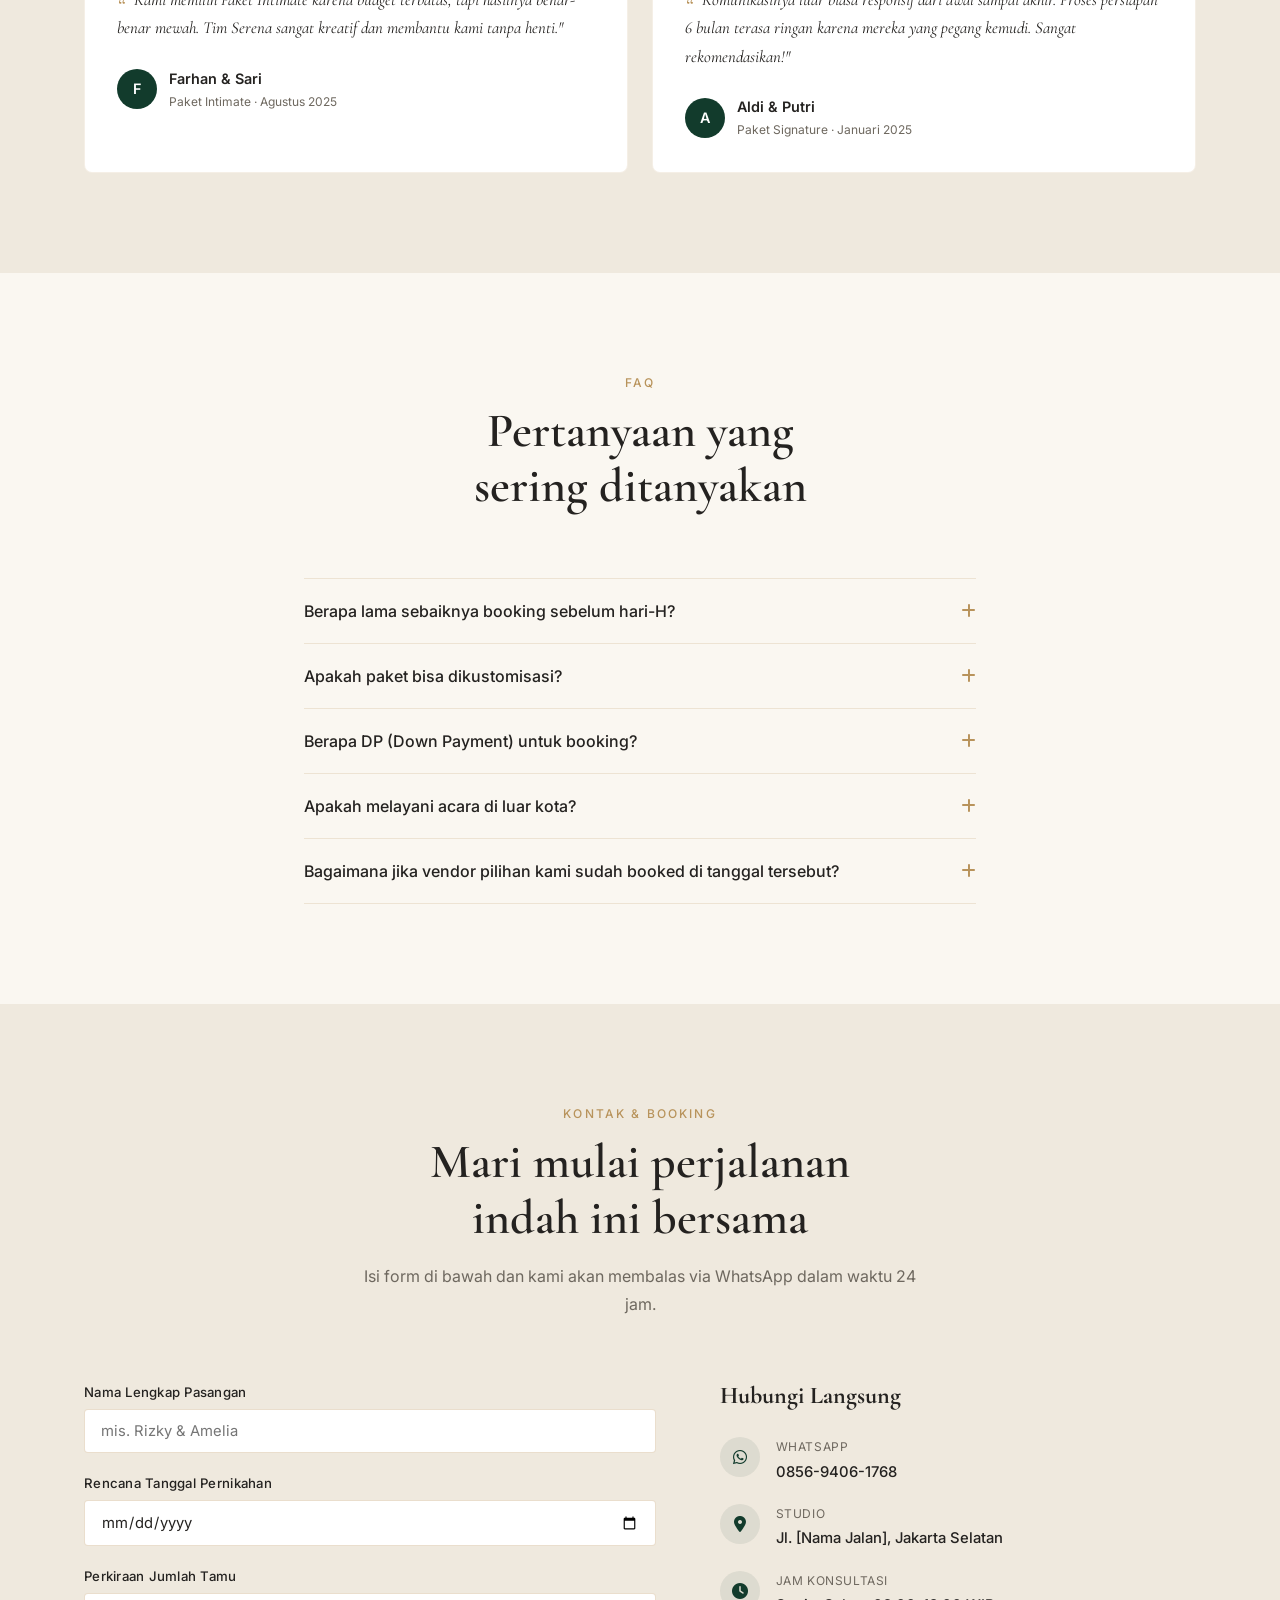
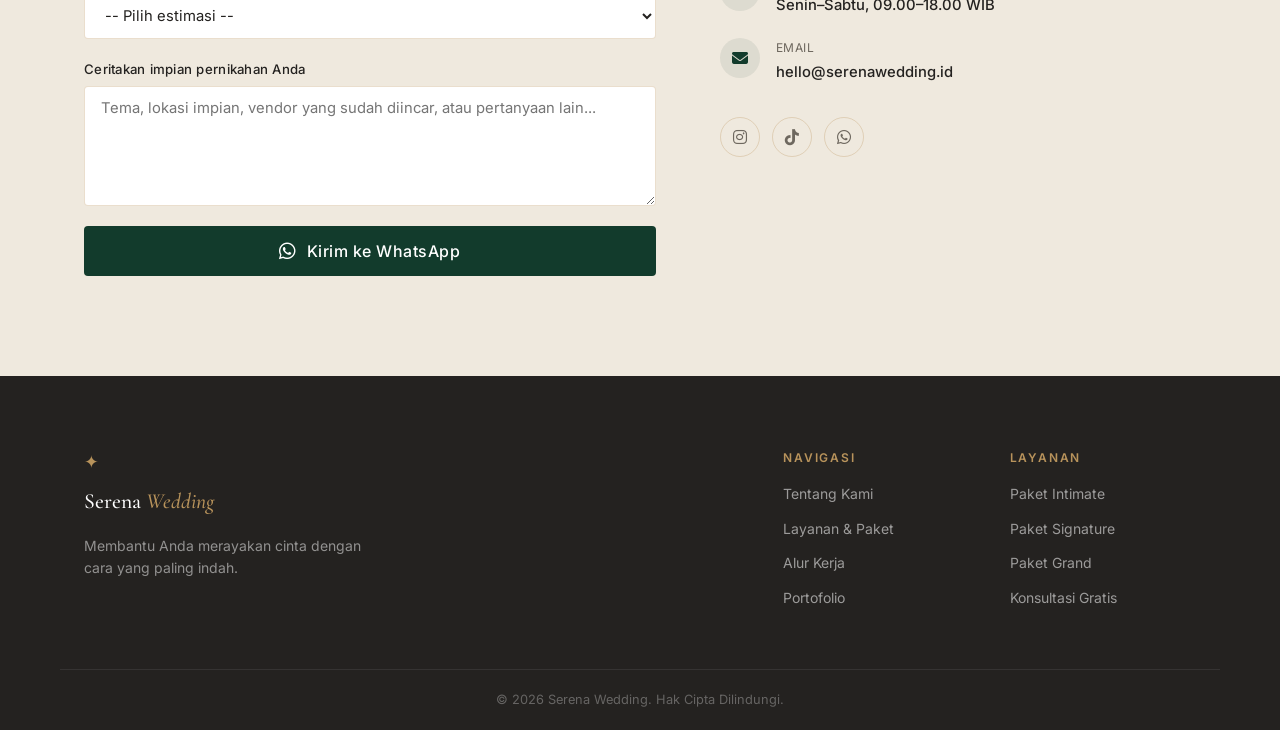
==== commit 769ba264: "feat: transform to Wedding Organizer company profile - Rebuild index.html dengan 10 section sesuai P" ====
--- a/index.html
+++ b/index.html
@@ -1,467 +1,498 @@
-<!DOCTYPE html>
-<html lang="id">
-
-<head>
-    <meta charset="UTF-8">
-    <meta name="viewport" content="width=device-width, initial-scale=1.0">
-    <title>Adly Tenda | Profesional Tent & Event Equipment</title>
-
-    <!-- Google Fonts: Poppins -->
-    <link rel="preconnect" href="https://fonts.googleapis.com">
-    <link rel="preconnect" href="https://fonts.gstatic.com" crossorigin>
-    <link href="https://fonts.googleapis.com/css2?family=Poppins:wght@300;400;500;600;700;800&display=swap"
-        rel="stylesheet">
-
-    <!-- Bootstrap 5 CSS -->
-    <link href="https://cdn.jsdelivr.net/npm/bootstrap@5.3.0/dist/css/bootstrap.min.css" rel="stylesheet">
-
-    <!-- FontAwesome -->
-    <link rel="stylesheet" href="https://cdnjs.cloudflare.com/ajax/libs/font-awesome/6.4.0/css/all.min.css">
-
-    <!-- AOS Animation CSS -->
-    <link href="https://unpkg.com/aos@2.3.1/dist/aos.css" rel="stylesheet">
-
-    <!-- Custom CSS -->
-    <link rel="stylesheet" href="style.css">
-</head>
-
-<body>
-
-    <!-- Navbar -->
-    <nav class="navbar navbar-expand-lg fixed-top" id="mainNav">
-        <div class="container position-relative">
-            <!-- Tempat Logo -->
-            <a class="navbar-brand d-flex align-items-center gap-2" href="#">
-                <!-- Silakan ganti link gambar di bawah dengan file logo Anda (1:1) -->
-                <img src="https://placehold.co/100x100/ffffff/0F172A?text=LOGO" alt="Logo Adly Tenda"
-                    style="height: 45px; width: 45px; object-fit: cover; border-radius: 8px;">
-                <span class="fw-bold">Adly Tenda</span>
-            </a>
-
-            <button class="navbar-toggler" type="button" data-bs-toggle="collapse" data-bs-target="#navbarNav">
-                <i class="fas fa-bars"></i>
-            </button>
-
-            <div class="collapse navbar-collapse" id="navbarNav">
-                <ul class="navbar-nav mx-auto">
-                    <li class="nav-item"><a class="nav-link" href="#beranda">Beranda</a></li>
-                    <li class="nav-item"><a class="nav-link" href="#tentang">Tentang</a></li>
-                    <li class="nav-item"><a class="nav-link" href="#layanan">Layanan</a></li>
-                    <li class="nav-item"><a class="nav-link" href="#galeri">Galeri</a></li>
-                    <li class="nav-item"><a class="nav-link" href="#faq">FAQ</a></li>
-                </ul>
-                <a href="https://wa.me/6285774783269"
-                    class="btn btn-wa-green px-4 py-2 rounded-pill fw-bold d-none d-lg-inline-block" target="_blank">
-                    <i class="fab fa-whatsapp me-2"></i>Hubungi Kami
-                </a>
-            </div>
-        </div>
-    </nav>
-
-    <!-- Hero Section -->
-    <section id="beranda" class="hero">
-        <div class="container">
-            <div class="row">
-                <div class="col-lg-8" data-aos="fade-up" data-aos-duration="1000">
-                    <span class="badge mb-3 px-4 py-2 fs-6 rounded-pill text-white shadow-sm"
-                        style="background-color: var(--accent-color);"><i
-                            class="fas fa-star text-white me-2"></i>Spesialis Tenda & Perlengkapan Pesta Premium</span>
-                    <h1>Wujudkan Momen Spesial Anda dengan Sempurna</h1>
-                    <p>Adly Tenda siap mendukung kesuksesan acara Anda melalui penyediaan tenda premium, peralatan pesta
-                        lengkap, dan pelayanan profesional tepat waktu.</p>
-                    <div class="mt-4 d-flex flex-wrap gap-3">
-                        <a href="https://wa.me/6285774783269" target="_blank"
-                            class="btn btn-accent px-4 py-3 rounded-pill fw-bold text-decoration-none">Konsultasi
-                            Sekarang</a>
-                        <a href="#layanan" class="btn btn-outline-light px-4 py-3 rounded-pill fw-semibold"
-                            style="border-width: 2px;">Lihat Layanan Kami</a>
-                    </div>
-                </div>
-            </div>
-        </div>
-    </section>
-
-    <!-- Tentang Kami Section -->
-    <section id="tentang" class="section-padding">
-        <div class="container">
-            <div class="row align-items-center">
-                <div class="col-lg-6 mb-5 mb-lg-0" data-aos="fade-right">
-                    <div class="img-wrapper">
-                        <!-- Foto Riil Tentang Kami (Acara/Persiapan) -->
-                        <img src="Assets/Halaman-awal.jpeg"
-                            class="img-fluid w-100" alt="Tentang Adly Tenda">
-                    </div>
-                </div>
-                <div class="col-lg-6 ps-lg-5" data-aos="fade-left">
-                    <h4 class="text-accent text-uppercase fw-bold mb-2 fs-6">Profil Perusahaan</h4>
-                    <h2 class="section-title mb-4">Mitra Terpercaya untuk Segala Jenis Acara</h2>
-                    <p class="text-muted mb-4" style="line-height: 1.8;">Berbekal pengalaman bertahun-tahun,
-                        <strong>Adly Tenda</strong> berdedikasi memberikan instalasi tenda yang kokoh, estetis, dan
-                        aman. Mulai dari hajatan di rumah hingga event megah berskala perusahaan, tim kami selalu siap.
-                    </p>
-
-                    <div class="d-flex mb-4 align-items-center">
-                        <div class="bg-light-gray rounded-circle me-3 text-secondary fs-3 shadow-sm d-flex align-items-center justify-content-center"
-                            style="width: 60px; height: 60px; flex-shrink: 0;">
-                            <i class="fas fa-tools"></i>
-                        </div>
-                        <div>
-                            <h5 class="mb-1">Peralatan Terawat & Bersih</h5>
-                            <p class="text-muted small mb-0">Rangka besi kuat dan kain dekorasi selalu dicuci bersih
-                                sebelum digunakan.</p>
-                        </div>
-                    </div>
-
-                    <div class="d-flex align-items-center">
-                        <div class="bg-light-gray rounded-circle me-3 text-secondary fs-3 shadow-sm d-flex align-items-center justify-content-center"
-                            style="width: 60px; height: 60px; flex-shrink: 0;">
-                            <i class="fas fa-clock"></i>
-                        </div>
-                        <div>
-                            <h5 class="mb-1">Pemasangan Tepat Waktu</h5>
-                            <p class="text-muted small mb-0">Disiplin jadwal adalah kunci utama dari komitmen pelayanan
-                                kami.</p>
-                        </div>
-                    </div>
-                </div>
-            </div>
-        </div>
-    </section>
-
-    <!-- Layanan / Produk Section -->
-    <section id="layanan" class="section-padding bg-light-gray">
-        <div class="container">
-            <div class="text-center mb-5" data-aos="fade-up">
-                <h4 class="text-accent text-uppercase fw-bold mb-2 fs-6">Katalog Kami</h4>
-                <h2 class="section-title text-center">Jenis Tenda & Perlengkapan</h2>
-            </div>
-
-            <div class="row g-4">
-                <!-- Service 1 (VIP Tent) -->
-                <div class="col-lg-4 col-md-6" data-aos="fade-up" data-aos-delay="100">
-                    <div class="modern-card">
-                        <div class="overflow-hidden">
-                            <img src="Assets/Nikahan.jpeg"
-                                alt="Tenda Dekorasi Nikahan" class="card-img-top w-100">
-                        </div>
-                        <div class="p-4 flex-grow-1 d-flex flex-column">
-                            <h4 class="fs-5 mb-3">Tenda Dekorasi Nikahan</h4>
-                            <p class="text-muted small mb-4 flex-grow-1">Tenda elegan dengan balutan kain full warna
-                                sesuai tema Anda, dilengkapi lampu chandelier, AC, dan karpet. Sempurna untuk pernikahan
-                                dan lamaran.</p>
-                            <a href="https://wa.me/6285774783269" target="_blank"
-                                class="btn btn-pesan fw-semibold rounded-pill mt-auto align-self-start">Pesan Sekarang
-                                <i class="fas fa-arrow-right ms-1"></i></a>
-                        </div>
-                    </div>
-                </div>
-
-                <!-- Service 2 (Roder/Event Tent) -->
-                <div class="col-lg-4 col-md-6" data-aos="fade-up" data-aos-delay="200">
-                    <div class="modern-card">
-                        <div class="overflow-hidden">
-                            <img src="Assets/Aqiqah.jpeg"
-                                alt="Tenda Aqiqah" class="card-img-top w-100">
-                        </div>
-                        <div class="p-4 flex-grow-1 d-flex flex-column">
-                            <h4 class="fs-5 mb-3">Tenda Aqiqah </h4>
-                            <p class="text-muted small mb-4 flex-grow-1">Elegan, nyaman, dan bernuansa hangat. Dilengkapi balutan dekorasi kain berwarna lembut yang sangat cocok digunakan untuk acara tasyakuran, aqiqah buah hati, maupun kumpul keluarga tercinta.</p>
-                            <a href="https://wa.me/6285774783269" target="_blank"
-                                class="btn btn-pesan fw-semibold rounded-pill mt-auto align-self-start">Pesan Sekarang
-                                <i class="fas fa-arrow-right ms-1"></i></a>
-                        </div>
-                    </div>
-                </div>
-
-                <!-- Service 3 (Sarnafil Tent) -->
-                <div class="col-lg-4 col-md-6" data-aos="fade-up" data-aos-delay="300">
-                    <div class="modern-card">
-                        <div id="carouselSarnafil" class="carousel slide overflow-hidden" data-bs-ride="carousel"
-                            data-bs-interval="3000">
-                            <div class="carousel-inner">
-                                <div class="carousel-item active">
-                                    <img src="Assets/Sekolah.jpeg"
-                                        alt="Tenda Sekolah" class="card-img-top w-100 d-block">
-                                </div>
-                                <div class="carousel-item">
-                                    <img src="Assets/Sekolah2.jpeg"
-                                        alt="Tenda Sekolah" class="card-img-top w-100 d-block">
-                                </div>
-                            </div>
-                            <button class="carousel-control-prev" type="button" data-bs-target="#carouselSarnafil"
-                                data-bs-slide="prev">
-                                <span class="carousel-control-prev-icon" aria-hidden="true"></span>
-                                <span class="visually-hidden">Previous</span>
-                            </button>
-                            <button class="carousel-control-next" type="button" data-bs-target="#carouselSarnafil"
-                                data-bs-slide="next">
-                                <span class="carousel-control-next-icon" aria-hidden="true"></span>
-                                <span class="visually-hidden">Next</span>
-                            </button>
-                        </div>
-                        <div class="p-4 flex-grow-1 d-flex flex-column">
-                            <h4 class="fs-5 mb-3">Tenda Acara Sekolah</h4>
-                            <p class="text-muted small mb-4 flex-grow-1">Luas, fungsional, dan berstruktur kokoh. Memberikan area teduh dengan sirkulasi udara yang baik, sangat cocok digunakan untuk pentas seni (pensi), acara kelulusan, bazar siswa, atau kegiatan lapangan sekolah.
-                            </p>
-                            <a href="https://wa.me/6285774783269" target="_blank"
-                                class="btn btn-pesan fw-semibold rounded-pill mt-auto align-self-start">Pesan Sekarang
-                                <i class="fas fa-arrow-right ms-1"></i></a>
-                        </div>
-                    </div>
-                </div>
-            </div>
-
-            <!-- Additional Equipment -->
-            <div class="mt-5 p-4 p-md-5 bg-white rounded-4 shadow-sm border text-center position-relative overflow-hidden"
-                data-aos="fade-up">
-                <div
-                    style="position: absolute; top: -50px; left: -50px; width: 250px; height: 250px; background: radial-gradient(circle, rgba(245, 158, 11, 0.4) 0%, transparent 70%); border-radius: 50%;">
-                </div>
-                <div
-                    style="position: absolute; bottom: -50px; right: -50px; width: 250px; height: 250px; background: radial-gradient(circle, rgba(59, 130, 246, 0.4) 0%, transparent 70%); border-radius: 50%;">
-                </div>
-
-                <h3 class="fw-bold mb-4 position-relative z-1 fs-5 fs-md-3"
-                    style="background: linear-gradient(90deg, var(--primary-color), var(--secondary-color)); -webkit-background-clip: text; -webkit-text-fill-color: transparent;">
-                    <i class="fas fa-gift me-2 text-accent" style="-webkit-text-fill-color: initial;"></i> Kami Juga
-                    Menyewakan Perlengkapan Lainnya:
-                </h3>
-                <div class="d-flex flex-wrap justify-content-center gap-3 position-relative z-1">
-                    <span class="badge bg-light text-dark border p-2 px-3 rounded-pill"><i
-                            class="fas fa-chair text-accent me-2"></i>Kursi Futura & Tiffany</span>
-                    <span class="badge bg-light text-dark border p-2 px-3 rounded-pill"><i
-                            class="fas fa-table text-accent me-2"></i>Meja Bulat & Kotak</span>
-                    <span class="badge bg-light text-dark border p-2 px-3 rounded-pill"><i
-                            class="fas fa-fan text-accent me-2"></i>Misty Fan (Kipas Air)</span>
-                    <span class="badge bg-light text-dark border p-2 px-3 rounded-pill"><i
-                            class="fas fa-snowflake text-accent me-2"></i>AC Standing</span>
-                    <span class="badge bg-light text-dark border p-2 px-3 rounded-pill"><i
-                            class="fas fa-layer-group text-accent me-2"></i>Panggung & Rigging</span>
-                    <span class="badge bg-light text-dark border p-2 px-3 rounded-pill"><i
-                            class="fas fa-volume-up text-accent me-2"></i>Sound System</span>
-                </div>
-            </div>
-        </div>
-    </section>
-
-    <!-- Galeri Section (Portofolio Riil) -->
-    <section id="galeri" class="section-padding">
-        <div class="container">
-            <div class="text-center mb-5" data-aos="fade-up">
-                <h4 class="text-accent text-uppercase fw-bold mb-2 fs-6">Portofolio Kami</h4>
-                <h2 class="section-title text-center">Galeri Acara</h2>
-            </div>
-
-            <div class="row g-4">
-                <div class="col-md-4 col-6" data-aos="zoom-in" data-aos-delay="100">
-                    <div class="gallery-item" style="height: 250px;">
-                        <img src="Assets/Khitanan.jpeg"
-                            alt="Dekorasi Meja Event">
-                    </div>
-                </div>
-                <div class="col-md-4 col-6" data-aos="zoom-in" data-aos-delay="200">
-                    <div class="gallery-item" style="height: 250px;">
-                        <img src="Assets/Dekorasi1.jpeg"
-                            alt="Resepsi Malam Hari">
-                    </div>
-                </div>
-                <div class="col-md-4 col-12" data-aos="zoom-in" data-aos-delay="300">
-                    <div class="gallery-item" style="height: 250px;">
-                        <img src="Assets/Dekorasi2.jpeg"
-                            alt="Seminar Tenda Besar">
-                    </div>
-                </div>
-                <div class="col-md-6 col-12" data-aos="zoom-in" data-aos-delay="400">
-                    <div class="gallery-item" style="height: 350px;">
-                        <img src="Assets/Lamaran.jpeg"
-                            alt="Dekorasi1">
-                    </div>
-                </div>
-                <div class="col-md-6 col-12" data-aos="zoom-in" data-aos-delay="500">
-                    <div class="gallery-item" style="height: 350px;">
-                        <img src="Assets/Ulang-tahun.jpeg"
-                            alt="Ulang Tahun">
-                    </div>
-                </div>
-            </div>
-        </div>
-    </section>
-
-    <!-- FAQ Section -->
-    <section id="faq" class="section-padding bg-light-gray">
-        <div class="container">
-            <div class="row align-items-center">
-                <div class="col-lg-5 mb-5 mb-lg-0" data-aos="fade-right">
-                    <h4 class="text-accent text-uppercase fw-bold mb-2 fs-6">Tanya Jawab</h4>
-                    <h2 class="section-title mb-4">Pertanyaan Seputar Sewa Tenda</h2>
-                    <p class="text-muted">Masih ragu atau ada yang ingin ditanyakan? Berikut adalah jawaban dari
-                        pertanyaan yang sering diajukan oleh klien kami mengenai prosedur sewa.</p>
-                </div>
-
-                <div class="col-lg-7" data-aos="fade-left">
-                    <div class="accordion" id="faqAccordion">
-                        <div class="accordion-item">
-                            <h2 class="accordion-header">
-                                <button class="accordion-button" type="button" data-bs-toggle="collapse"
-                                    data-bs-target="#faq1">
-                                    Kapan sebaiknya saya memesan (booking) tenda?
-                                </button>
-                            </h2>
-                            <div id="faq1" class="accordion-collapse collapse show" data-bs-parent="#faqAccordion">
-                                <div class="accordion-body text-muted">
-                                    Kami menyarankan Anda untuk melakukan pemesanan minimal <strong>2 minggu hingga 1
-                                        bulan</strong> sebelum acara, terutama untuk acara pada akhir pekan atau bulan
-                                    ramai pernikahan, agar jadwal dan stok perlengkapan aman.
-                                </div>
-                            </div>
-                        </div>
-
-                        <div class="accordion-item">
-                            <h2 class="accordion-header">
-                                <button class="accordion-button collapsed" type="button" data-bs-toggle="collapse"
-                                    data-bs-target="#faq2">
-                                    Apakah harga sewa sudah termasuk biaya pemasangan & ongkir?
-                                </button>
-                            </h2>
-                            <div id="faq2" class="accordion-collapse collapse" data-bs-parent="#faqAccordion">
-                                <div class="accordion-body text-muted">
-                                    Ya, harga yang kami berikan umumnya sudah termasuk biaya tenaga bongkar pasang
-                                    (instalasi). Untuk ongkos kirim (transport), akan digratiskan jika lokasi masih
-                                    dalam jangkauan radius wilayah kami.
-                                </div>
-                            </div>
-                        </div>
-
-                        <div class="accordion-item">
-                            <h2 class="accordion-header">
-                                <button class="accordion-button collapsed" type="button" data-bs-toggle="collapse"
-                                    data-bs-target="#faq3">
-                                    Berapa lama proses bongkar pasang tenda dilakukan?
-                                </button>
-                            </h2>
-                            <div id="faq3" class="accordion-collapse collapse" data-bs-parent="#faqAccordion">
-                                <div class="accordion-body text-muted">
-                                    Pemasangan biasanya dilakukan H-1 atau H-2 sebelum acara dimulai (tergantung
-                                    besarnya ukuran tenda). Pembongkaran akan langsung dilakukan maksimal 1x24 jam
-                                    setelah acara selesai.
-                                </div>
-                            </div>
-                        </div>
-
-                        <div class="accordion-item">
-                            <h2 class="accordion-header">
-                                <button class="accordion-button collapsed" type="button" data-bs-toggle="collapse"
-                                    data-bs-target="#faq4">
-                                    Apakah perlu uang muka (Down Payment/DP)?
-                                </button>
-                            </h2>
-                            <div id="faq4" class="accordion-collapse collapse" data-bs-parent="#faqAccordion">
-                                <div class="accordion-body text-muted">
-                                    Ya, untuk mengikat jadwal booking, kami memerlukan DP sebesar 30% hingga 50% dari
-                                    total tagihan. Pelunasan dapat dilakukan setelah proses pemasangan tenda selesai di
-                                    lokasi.
-                                </div>
-                            </div>
-                        </div>
-                    </div>
-                </div>
-            </div>
-        </div>
-    </section>
-
-    <!-- CTA Section -->
-    <div class="container" data-aos="zoom-in">
-        <section class="cta-section position-relative overflow-hidden"
-            style="background-image: linear-gradient(135deg, rgba(15, 23, 42, 0.9), rgba(30, 41, 59, 0.9)), radial-gradient(circle, rgba(255,255,255,0.2) 2px, transparent 2px); background-size: 100% 100%, 25px 25px; background-color: var(--primary-color);">
-            <!-- Decorative circles -->
-            <div
-                style="position: absolute; top: -50px; right: -50px; width: 300px; height: 300px; background: radial-gradient(circle, rgba(255,255,255,0.3) 0%, rgba(255,255,255,0) 70%); border-radius: 50%; filter: blur(15px);">
-            </div>
-            <div
-                style="position: absolute; bottom: -80px; left: -20px; width: 300px; height: 300px; border: 4px solid rgba(255,255,255,0.15); border-radius: 50%;">
-            </div>
-            <div
-                style="position: absolute; top: 50%; left: 10%; width: 150px; height: 150px; background: rgba(59, 130, 246, 0.4); border-radius: 50%; filter: blur(25px);">
-            </div>
-            <div
-                style="position: absolute; bottom: 20%; right: 15%; width: 200px; height: 200px; background: rgba(245, 158, 11, 0.35); border-radius: 50%; filter: blur(35px);">
-            </div>
-
-            <h2 class="text-white mb-3 position-relative z-1">Jangan Ragu Konsultasi dengan Kami</h2>
-            <p class="mb-4 text-light position-relative z-1 max-w-2xl mx-auto"
-                style="font-size: 1.1rem; font-weight: 300;">Dapatkan survei lokasi gratis dan penawaran harga terbaik
-                untuk menyukseskan acara spektakuler Anda.</p>
-            <a href="https://wa.me/6285774783269" target="_blank"
-                class="btn btn-wa-green btn-lg shadow-lg position-relative z-1 px-5 rounded-pill fw-bold">
-                <i class="fab fa-whatsapp me-2"></i> Hubungi via WhatsApp
-            </a>
-        </section>
-    </div>
-
-    <!-- Footer -->
-    <footer>
-        <div class="container">
-            <div class="row">
-                <div class="col-lg-4 mb-4 pe-lg-5">
-                    <h4 class="text-white fw-bold d-flex align-items-center mb-4">
-                        <i class="fas fa-campground text-accent me-2"></i> Adly Tenda
-                    </h4>
-                    <p class="small" style="line-height: 1.8;">Adly Tenda adalah perusahaan penyedia jasa sewa tenda dan
-                        perlengkapan event profesional. Kami berkomitmen menyajikan keindahan, keamanan struktur, dan
-                        kenyamanan untuk setiap acara spesial Anda.</p>
-                </div>
-
-                <div class="col-lg-2 col-md-6 mb-4 mt-lg-0 mt-2">
-                    <h5>Navigasi</h5>
-                    <ul class="footer-links list-unstyled">
-                        <li><a href="#beranda">Beranda</a></li>
-                        <li><a href="#tentang">Tentang Kami</a></li>
-                        <li><a href="#layanan">Layanan & Produk</a></li>
-                        <li><a href="#galeri">Galeri Foto</a></li>
-                    </ul>
-                </div>
-
-                <div class="col-lg-3 col-md-6 mb-4 mt-lg-0 mt-2">
-                    <h5>Layanan Kami</h5>
-                    <ul class="footer-links list-unstyled">
-                        <li><a href="#">Tenda Dekorasi Pernikahan</a></li>
-                        <li><a href="#">Tenda Acara Sekolah</a></li>
-                        <li><a href="#">Tenda Dekorasi Lamaran</a></li>
-                        <li><a href="#">Tenda Khitanan</a></li>
-                    </ul>
-                </div>
-
-                <div class="col-lg-3 mb-4 mt-lg-0 mt-2">
-                    <h5>Kontak Info</h5>
-                    <ul class="list-unstyled small" style="line-height: 2.2;">
-                        <li><i class="fas fa-map-marker-alt text-accent me-2"></i> Jl. Sepakat 6, RT.004/RW01, No.7, Cilangkap, Cipayung, Jakarta Timur
-                        </li>
-                        <li><i class="fas fa-phone-alt text-accent me-2"></i> 0857-7478-3269</li>
-                        <li><i class="fab fa-whatsapp text-accent me-2"></i> 0857-7478-3269</li>
-                        <li><i class="fas fa-envelope text-accent me-2"></i> info@adlytenda.com</li>
-                    </ul>
-                </div>
-            </div>
-
-            <div class="row mt-4 pt-4 text-center" style="border-top: 1px solid rgba(255,255,255,0.1);">
-                <div class="col-12">
-                    <p class="small mb-0">&copy; 2026 Adly Tenda. Hak Cipta Dilindungi.</p>
-                </div>
-            </div>
-        </div>
-    </footer>
-
-    <!-- Floating WhatsApp Button -->
-    <a href="https://wa.me/6285774783269?text=Halo%20Adly%20Tenda,%20saya%20mendapat%20informasi%20dari%20website.%20Saya%20ingin%20berkonsultasi%20mengenai%20sewa%20tenda."
-        class="wa-float" target="_blank">
-        <i class="fab fa-whatsapp"></i>
-    </a>
-
-    <!-- Scripts -->
-    <script src="https://cdn.jsdelivr.net/npm/bootstrap@5.3.0/dist/js/bootstrap.bundle.min.js"></script>
-    <script src="https://unpkg.com/aos@2.3.1/dist/aos.js"></script>
-    <!-- Custom JS -->
-    <script src="script.js"></script>
-</body>
-
-</html>+<!DOCTYPE html>
+<html lang="id">
+<head>
+  <meta charset="UTF-8" />
+  <meta name="viewport" content="width=device-width, initial-scale=1.0" />
+  <title>Serena Wedding — Wedding Organizer Profesional Jakarta</title>
+  <meta name="description" content="Serena Wedding adalah wedding organizer profesional di Jakarta. Kami membantu Anda merayakan hari paling berkesan dalam hidup dengan penuh kasih dan detail." />
+  <link rel="preconnect" href="https://fonts.googleapis.com" />
+  <link rel="preconnect" href="https://fonts.gstatic.com" crossorigin />
+  <link href="https://fonts.googleapis.com/css2?family=Cormorant+Garamond:ital,wght@0,400;0,500;0,600;1,400;1,500&family=Inter:wght@300;400;500;600&display=swap" rel="stylesheet" />
+  <link rel="stylesheet" href="https://cdnjs.cloudflare.com/ajax/libs/font-awesome/6.4.0/css/all.min.css" />
+  <link rel="stylesheet" href="style.css" />
+</head>
+<body>
+
+<!-- ===== NAVBAR ===== -->
+<header id="mainNav" class="navbar-wrapper">
+  <div class="nav-container">
+    <a href="#beranda" class="brand">
+      <span class="brand-icon">✦</span>
+      <span class="brand-name">Serena <em>Wedding</em></span>
+    </a>
+    <nav class="nav-links" id="navLinks">
+      <a href="#tentang">Tentang</a>
+      <a href="#layanan">Layanan</a>
+      <a href="#proses">Proses</a>
+      <a href="#portofolio">Portofolio</a>
+      <a href="#testimoni">Testimoni</a>
+      <a href="#faq">FAQ</a>
+      <a href="#kontak" class="nav-cta">Konsultasi</a>
+    </nav>
+    <button class="hamburger" id="hamburger" aria-label="Toggle menu">
+      <span></span><span></span><span></span>
+    </button>
+  </div>
+</header>
+
+<!-- ===== HERO ===== -->
+<section class="hero" id="beranda">
+  <div class="hero-img-wrap">
+    <img src="Assets/hero_wedding.jpg" alt="Pernikahan elegan di taman outdoor" class="hero-bg" loading="eager" />
+    <div class="hero-overlay"></div>
+  </div>
+  <div class="hero-content">
+    <p class="hero-eyebrow">Wedding Organizer Jakarta</p>
+    <h1 class="hero-headline">Hari yang paling<br /><em>Anda impikan,</em><br />kami wujudkan.</h1>
+    <p class="hero-sub">Setiap detail pernikahan Anda kami rancang dengan penuh perhatian — dari dekorasi pertama hingga tamu terakhir pulang dengan senyum.</p>
+    <div class="hero-ctas">
+      <a href="#kontak" class="btn-primary">Jadwalkan Konsultasi</a>
+      <a href="#layanan" class="btn-secondary">Lihat Paket Layanan</a>
+    </div>
+    <div class="hero-stats">
+      <div class="stat-item">
+        <span class="stat-num">320+</span>
+        <span class="stat-label">Acara Ditangani</span>
+      </div>
+      <div class="stat-divider"></div>
+      <div class="stat-item">
+        <span class="stat-num">8 Tahun</span>
+        <span class="stat-label">Pengalaman</span>
+      </div>
+      <div class="stat-divider"></div>
+      <div class="stat-item">
+        <span class="stat-num">4.9 ★</span>
+        <span class="stat-label">Rating Klien</span>
+      </div>
+    </div>
+  </div>
+</section>
+
+<!-- ===== TENTANG ===== -->
+<section class="section section-alt" id="tentang">
+  <div class="container two-col">
+    <div class="about-text anim-left">
+      <p class="section-eyebrow">Tentang Kami</p>
+      <h2 class="section-title">Bukan sekadar vendor — kami adalah teman perjalanan Anda.</h2>
+      <p class="body-text">Serena Wedding lahir dari keyakinan bahwa setiap pernikahan adalah kisah unik yang tak bisa diulang. Sejak 2016, kami telah mendampingi ratusan pasangan mewujudkan impian mereka — dari yang intim dan sederhana hingga yang grand dan megah.</p>
+      <p class="body-text">Kami percaya bahwa keajaiban sebuah hari-H terletak pada detail kecil yang dirasakan, bukan sekadar dilihat. Karena itu, setiap project kami tangani seperti pernikahan kami sendiri.</p>
+      <blockquote class="pull-quote">
+        "Pernikahan yang sempurna bukan yang bebas hambatan — tapi yang dinikmati sepenuh hati oleh dua insan dan orang-orang yang mereka cintai."
+      </blockquote>
+    </div>
+    <div class="about-visual anim-right">
+      <div class="about-img-stack">
+        <img src="Assets/portfolio_3.jpg" alt="Pasangan pengantin di resepsi" class="about-img-main" loading="lazy" />
+        <div class="about-badge">
+          <span class="badge-num">320+</span>
+          <span class="badge-label">Pasangan Bahagia</span>
+        </div>
+      </div>
+    </div>
+  </div>
+</section>
+
+<!-- ===== LAYANAN & PAKET ===== -->
+<section class="section" id="layanan">
+  <div class="container">
+    <div class="section-header anim-up">
+      <p class="section-eyebrow">Layanan & Paket</p>
+      <h2 class="section-title">Pilih paket yang<br />sesuai dengan impian Anda</h2>
+      <p class="section-sub">Semua harga bersifat estimasi awal dan akan disesuaikan saat konsultasi dengan kondisi venue, jumlah tamu, dan kebutuhan spesifik Anda.</p>
+    </div>
+    <div class="packages-grid">
+
+      <!-- Intimate -->
+      <div class="package-card anim-up">
+        <div class="pkg-header">
+          <p class="pkg-eyebrow">Paket</p>
+          <h3 class="pkg-name">Intimate</h3>
+          <p class="pkg-price">Mulai Rp 25 juta</p>
+          <p class="pkg-desc">Untuk pernikahan privat yang hangat, maksimal 150 tamu.</p>
+        </div>
+        <ul class="pkg-list">
+          <li><i class="fas fa-check"></i> Konsultasi & perencanaan konsep</li>
+          <li><i class="fas fa-check"></i> Koordinasi hari-H (8 jam)</li>
+          <li><i class="fas fa-check"></i> Dekorasi sederhana & floral</li>
+          <li><i class="fas fa-check"></i> Koordinasi vendor (katering, foto)</li>
+          <li><i class="fas fa-check"></i> Rundown & briefing tim</li>
+          <li class="pkg-list-disabled"><i class="fas fa-minus"></i> Dekorasi custom & backdrop</li>
+          <li class="pkg-list-disabled"><i class="fas fa-minus"></i> Entertainment & MC profesional</li>
+        </ul>
+        <a href="#kontak" class="pkg-cta-outline">Konsultasikan</a>
+      </div>
+
+      <!-- Signature (highlighted) -->
+      <div class="package-card package-featured anim-up">
+        <div class="pkg-badge-top">Paling Populer</div>
+        <div class="pkg-header">
+          <p class="pkg-eyebrow">Paket</p>
+          <h3 class="pkg-name">Signature</h3>
+          <p class="pkg-price">Mulai Rp 55 juta</p>
+          <p class="pkg-desc">Pernikahan yang berkesan untuk 150–400 tamu.</p>
+        </div>
+        <ul class="pkg-list">
+          <li><i class="fas fa-check"></i> Konsultasi & perencanaan konsep</li>
+          <li><i class="fas fa-check"></i> Koordinasi penuh hari-H (12 jam)</li>
+          <li><i class="fas fa-check"></i> Dekorasi custom & floral arrangement</li>
+          <li><i class="fas fa-check"></i> Koordinasi semua vendor</li>
+          <li><i class="fas fa-check"></i> MC profesional & entertainment</li>
+          <li><i class="fas fa-check"></i> Wedding coordinator on-site (3 orang)</li>
+          <li><i class="fas fa-check"></i> Souvenir & stationery</li>
+        </ul>
+        <a href="#kontak" class="pkg-cta-primary">Konsultasikan</a>
+      </div>
+
+      <!-- Grand -->
+      <div class="package-card anim-up">
+        <div class="pkg-header">
+          <p class="pkg-eyebrow">Paket</p>
+          <h3 class="pkg-name">Grand</h3>
+          <p class="pkg-price">Kustom / Hubungi Kami</p>
+          <p class="pkg-desc">Untuk pernikahan mewah 400+ tamu atau acara multi-hari.</p>
+        </div>
+        <ul class="pkg-list">
+          <li><i class="fas fa-check"></i> Full planning (venue hunting s/d hari-H)</li>
+          <li><i class="fas fa-check"></i> Konsep eksklusif & desain custom</li>
+          <li><i class="fas fa-check"></i> Dekorasi premium & lighting spektakuler</li>
+          <li><i class="fas fa-check"></i> Manajemen vendor lengkap</li>
+          <li><i class="fas fa-check"></i> Entertainment & live music</li>
+          <li><i class="fas fa-check"></i> Tim koordinator penuh (5+ orang)</li>
+          <li><i class="fas fa-check"></i> Layanan luar kota & destinasi</li>
+        </ul>
+        <a href="#kontak" class="pkg-cta-outline">Konsultasikan</a>
+      </div>
+
+    </div>
+  </div>
+</section>
+
+<!-- ===== PROSES ===== -->
+<section class="section section-alt" id="proses">
+  <div class="container">
+    <div class="section-header anim-up">
+      <p class="section-eyebrow">Alur Kerja</p>
+      <h2 class="section-title">Dari impian menjadi<br />kenangan nyata</h2>
+    </div>
+    <div class="process-track">
+      <div class="process-line"></div>
+      <div class="process-steps">
+
+        <div class="process-step anim-up">
+          <div class="step-circle">1</div>
+          <div class="step-content">
+            <h3 class="step-title">Konsultasi</h3>
+            <p class="step-desc">Kami mendengarkan impian, budget, dan preferensi Anda — tanpa tekanan, tanpa terburu-buru.</p>
+          </div>
+        </div>
+
+        <div class="process-step anim-up">
+          <div class="step-circle">2</div>
+          <div class="step-content">
+            <h3 class="step-title">Konsep & Perencanaan</h3>
+            <p class="step-desc">Tim kami merancang konsep, mood board, pilihan vendor, dan estimasi anggaran yang transparan.</p>
+          </div>
+        </div>
+
+        <div class="process-step anim-up">
+          <div class="step-circle">3</div>
+          <div class="step-content">
+            <h3 class="step-title">Persiapan</h3>
+            <p class="step-desc">Koordinasi vendor, survei lokasi, fitting dekorasi, dan gladi bersih agar semua berjalan mulus.</p>
+          </div>
+        </div>
+
+        <div class="process-step anim-up">
+          <div class="step-circle">4</div>
+          <div class="step-content">
+            <h3 class="step-title">Hari-H</h3>
+            <p class="step-desc">Tim kami hadir dari setup pertama hingga tamu terakhir — Anda tinggal menikmati setiap momennya.</p>
+          </div>
+        </div>
+
+        <div class="process-step anim-up">
+          <div class="step-circle">5</div>
+          <div class="step-content">
+            <h3 class="step-title">Pasca Acara</h3>
+            <p class="step-desc">Laporan dokumentasi, koordinasi pengembalian properti, dan satu sesi follow-up dari kami untuk Anda.</p>
+          </div>
+        </div>
+
+      </div>
+    </div>
+  </div>
+</section>
+
+<!-- ===== PORTOFOLIO ===== -->
+<section class="section" id="portofolio">
+  <div class="container">
+    <div class="section-header anim-up">
+      <p class="section-eyebrow">Portofolio</p>
+      <h2 class="section-title">Kisah-kisah yang<br />kami bantu tulis</h2>
+    </div>
+    <div class="portfolio-grid">
+      <div class="portfolio-item port-large anim-up">
+        <img src="Assets/portfolio_1.jpg" alt="Resepsi pernikahan mewah ballroom Jakarta" loading="lazy" />
+        <div class="port-overlay">
+          <span class="port-label">Resepsi Mewah · Jakarta</span>
+        </div>
+      </div>
+      <div class="portfolio-item port-tall anim-up">
+        <img src="Assets/portfolio_2.jpg" alt="Pernikahan outdoor taman Bali" loading="lazy" />
+        <div class="port-overlay">
+          <span class="port-label">Outdoor Garden · Bali</span>
+        </div>
+      </div>
+      <div class="portfolio-item port-wide anim-up">
+        <img src="Assets/portfolio_3.jpg" alt="Pernikahan adat Jawa ballroom" loading="lazy" />
+        <div class="port-overlay">
+          <span class="port-label">Adat Jawa · Yogyakarta</span>
+        </div>
+      </div>
+      <div class="portfolio-item port-sq anim-up">
+        <img src="Assets/portfolio_4.jpg" alt="Dekorasi altar pernikahan boho" loading="lazy" />
+        <div class="port-overlay">
+          <span class="port-label">Boho Ceremony · Bandung</span>
+        </div>
+      </div>
+    </div>
+  </div>
+</section>
+
+<!-- ===== TESTIMONI ===== -->
+<section class="section section-alt" id="testimoni">
+  <div class="container">
+    <div class="section-header anim-up">
+      <p class="section-eyebrow">Testimoni</p>
+      <h2 class="section-title">Kata mereka tentang<br />hari istimewa mereka</h2>
+    </div>
+    <div class="testimonials-grid">
+
+      <div class="testi-card anim-up">
+        <p class="testi-quote">"Kami nggak perlu khawatir apapun di hari-H. Tim Serena benar-benar hadir untuk kami — bahkan hal-hal kecil pun mereka perhatikan. Terima kasih sudah membuat hari itu sempurna."</p>
+        <div class="testi-meta">
+          <div class="testi-avatar">R</div>
+          <div>
+            <p class="testi-name">Rizky & Amelia</p>
+            <p class="testi-pkg">Paket Signature · Maret 2025</p>
+          </div>
+        </div>
+      </div>
+
+      <div class="testi-card anim-up">
+        <p class="testi-quote">"Dekorasinya jauh melewati ekspektasi kami. Setiap sudut terasa personal dan hangat, bukan template. Banyak tamu yang nanya nama WO-nya!"</p>
+        <div class="testi-meta">
+          <div class="testi-avatar">D</div>
+          <div>
+            <p class="testi-name">Dimas & Nadia</p>
+            <p class="testi-pkg">Paket Grand · November 2024</p>
+          </div>
+        </div>
+      </div>
+
+      <div class="testi-card anim-up">
+        <p class="testi-quote">"Kami memilih Paket Intimate karena budget terbatas, tapi hasilnya benar-benar mewah. Tim Serena sangat kreatif dan membantu kami tanpa henti."</p>
+        <div class="testi-meta">
+          <div class="testi-avatar">F</div>
+          <div>
+            <p class="testi-name">Farhan & Sari</p>
+            <p class="testi-pkg">Paket Intimate · Agustus 2025</p>
+          </div>
+        </div>
+      </div>
+
+      <div class="testi-card anim-up">
+        <p class="testi-quote">"Komunikasinya luar biasa responsif dari awal sampai akhir. Proses persiapan 6 bulan terasa ringan karena mereka yang pegang kemudi. Sangat rekomendasikan!"</p>
+        <div class="testi-meta">
+          <div class="testi-avatar">A</div>
+          <div>
+            <p class="testi-name">Aldi & Putri</p>
+            <p class="testi-pkg">Paket Signature · Januari 2025</p>
+          </div>
+        </div>
+      </div>
+
+    </div>
+  </div>
+</section>
+
+<!-- ===== FAQ ===== -->
+<section class="section" id="faq">
+  <div class="container faq-container">
+    <div class="section-header anim-up">
+      <p class="section-eyebrow">FAQ</p>
+      <h2 class="section-title">Pertanyaan yang<br />sering ditanyakan</h2>
+    </div>
+    <div class="faq-list">
+
+      <div class="faq-item anim-up">
+        <button class="faq-question" aria-expanded="false">
+          Berapa lama sebaiknya booking sebelum hari-H?
+          <span class="faq-icon"><i class="fas fa-plus"></i></span>
+        </button>
+        <div class="faq-answer">
+          <p>Kami menyarankan booking minimal 6–12 bulan sebelum tanggal pernikahan, terutama untuk paket Signature dan Grand. Untuk Paket Intimate, minimal 3–4 bulan sudah cukup. Semakin awal, semakin banyak pilihan vendor dan venue yang tersedia untuk Anda.</p>
+        </div>
+      </div>
+
+      <div class="faq-item anim-up">
+        <button class="faq-question" aria-expanded="false">
+          Apakah paket bisa dikustomisasi?
+          <span class="faq-icon"><i class="fas fa-plus"></i></span>
+        </button>
+        <div class="faq-answer">
+          <p>Tentu! Semua paket kami bersifat fleksibel. Kami bisa menambahkan atau mengurangi layanan sesuai kebutuhan dan budget Anda. Konsultasi gratis tersedia untuk membantu Anda menemukan kombinasi yang paling tepat.</p>
+        </div>
+      </div>
+
+      <div class="faq-item anim-up">
+        <button class="faq-question" aria-expanded="false">
+          Berapa DP (Down Payment) untuk booking?
+          <span class="faq-icon"><i class="fas fa-plus"></i></span>
+        </button>
+        <div class="faq-answer">
+          <p>DP awal untuk mengkonfirmasi booking adalah 30% dari total paket. Pelunasan dapat dilakukan secara bertahap: 50% saat H-3 bulan, dan sisanya paling lambat H-7 sebelum hari acara.</p>
+        </div>
+      </div>
+
+      <div class="faq-item anim-up">
+        <button class="faq-question" aria-expanded="false">
+          Apakah melayani acara di luar kota?
+          <span class="faq-icon"><i class="fas fa-plus"></i></span>
+        </button>
+        <div class="faq-answer">
+          <p>Ya! Kami melayani acara di seluruh Indonesia, termasuk destinasi wedding di Bali, Yogyakarta, Lombok, dan kota-kota lainnya. Biaya perjalanan tim akan dikomunikasikan secara transparan saat konsultasi.</p>
+        </div>
+      </div>
+
+      <div class="faq-item anim-up">
+        <button class="faq-question" aria-expanded="false">
+          Bagaimana jika vendor pilihan kami sudah booked di tanggal tersebut?
+          <span class="faq-icon"><i class="fas fa-plus"></i></span>
+        </button>
+        <div class="faq-answer">
+          <p>Kami memiliki jaringan vendor terpercaya yang luas. Jika pilihan utama tidak tersedia, kami akan menyiapkan alternatif dengan kualitas setara dan membantu Anda melakukan perbandingan sebelum memutuskan.</p>
+        </div>
+      </div>
+
+    </div>
+  </div>
+</section>
+
+<!-- ===== KONTAK ===== -->
+<section class="section section-alt" id="kontak">
+  <div class="container">
+    <div class="section-header anim-up">
+      <p class="section-eyebrow">Kontak & Booking</p>
+      <h2 class="section-title">Mari mulai perjalanan<br />indah ini bersama</h2>
+      <p class="section-sub">Isi form di bawah dan kami akan membalas via WhatsApp dalam waktu 24 jam.</p>
+    </div>
+    <div class="contact-wrap">
+      <form class="contact-form anim-left" id="contactForm" novalidate>
+        <div class="form-group">
+          <label for="nama">Nama Lengkap Pasangan</label>
+          <input type="text" id="nama" name="nama" placeholder="mis. Rizky & Amelia" required />
+        </div>
+        <div class="form-group">
+          <label for="tanggal">Rencana Tanggal Pernikahan</label>
+          <input type="date" id="tanggal" name="tanggal" required />
+        </div>
+        <div class="form-group">
+          <label for="tamu">Perkiraan Jumlah Tamu</label>
+          <select id="tamu" name="tamu">
+            <option value="">-- Pilih estimasi --</option>
+            <option value="< 100 tamu">&lt; 100 tamu (Intimate)</option>
+            <option value="100–250 tamu">100–250 tamu</option>
+            <option value="250–500 tamu">250–500 tamu</option>
+            <option value="> 500 tamu">&gt; 500 tamu (Grand)</option>
+          </select>
+        </div>
+        <div class="form-group">
+          <label for="pesan">Ceritakan impian pernikahan Anda</label>
+          <textarea id="pesan" name="pesan" rows="4" placeholder="Tema, lokasi impian, vendor yang sudah diincar, atau pertanyaan lain..."></textarea>
+        </div>
+        <button type="submit" class="btn-wa-submit" id="submitBtn">
+          <i class="fab fa-whatsapp"></i> Kirim ke WhatsApp
+        </button>
+      </form>
+
+      <div class="contact-info anim-right">
+        <h3 class="contact-info-title">Hubungi Langsung</h3>
+        <ul class="contact-details">
+          <li>
+            <span class="ci-icon"><i class="fab fa-whatsapp"></i></span>
+            <div>
+              <span class="ci-label">WhatsApp</span>
+              <a href="https://wa.me/6285694061768" target="_blank" class="ci-value">0856-9406-1768</a>
+            </div>
+          </li>
+          <li>
+            <span class="ci-icon"><i class="fas fa-map-marker-alt"></i></span>
+            <div>
+              <span class="ci-label">Studio</span>
+              <span class="ci-value">Jl. [Nama Jalan], Jakarta Selatan</span>
+            </div>
+          </li>
+          <li>
+            <span class="ci-icon"><i class="fas fa-clock"></i></span>
+            <div>
+              <span class="ci-label">Jam Konsultasi</span>
+              <span class="ci-value">Senin–Sabtu, 09.00–18.00 WIB</span>
+            </div>
+          </li>
+          <li>
+            <span class="ci-icon"><i class="fas fa-envelope"></i></span>
+            <div>
+              <span class="ci-label">Email</span>
+              <a href="mailto:hello@serenawedding.id" class="ci-value">hello@serenawedding.id</a>
+            </div>
+          </li>
+        </ul>
+        <div class="contact-socials">
+          <a href="#" aria-label="Instagram"><i class="fab fa-instagram"></i></a>
+          <a href="#" aria-label="TikTok"><i class="fab fa-tiktok"></i></a>
+          <a href="https://wa.me/6285694061768" aria-label="WhatsApp" target="_blank"><i class="fab fa-whatsapp"></i></a>
+        </div>
+      </div>
+    </div>
+  </div>
+</section>
+
+<!-- ===== FOOTER ===== -->
+<footer>
+  <div class="container footer-inner">
+    <div class="footer-brand">
+      <span class="brand-icon">✦</span>
+      <span class="brand-name">Serena <em>Wedding</em></span>
+      <p class="footer-tagline">Membantu Anda merayakan cinta dengan cara yang paling indah.</p>
+    </div>
+    <div class="footer-links-wrap">
+      <div class="footer-col">
+        <h5>Navigasi</h5>
+        <a href="#tentang">Tentang Kami</a>
+        <a href="#layanan">Layanan & Paket</a>
+        <a href="#proses">Alur Kerja</a>
+        <a href="#portofolio">Portofolio</a>
+      </div>
+      <div class="footer-col">
+        <h5>Layanan</h5>
+        <a href="#layanan">Paket Intimate</a>
+        <a href="#layanan">Paket Signature</a>
+        <a href="#layanan">Paket Grand</a>
+        <a href="#kontak">Konsultasi Gratis</a>
+      </div>
+    </div>
+  </div>
+  <div class="footer-bottom">
+    <p>&copy; 2026 Serena Wedding. Hak Cipta Dilindungi.</p>
+  </div>
+</footer>
+
+<!-- Floating WhatsApp -->
+<a href="https://wa.me/6285694061768?text=Halo%20Serena%20Wedding%2C%20saya%20ingin%20berkonsultasi%20mengenai%20paket%20pernikahan." class="wa-float" target="_blank" aria-label="Chat WhatsApp">
+  <i class="fab fa-whatsapp"></i>
+</a>
+
+<script src="script.js"></script>
+</body>
+</html>
--- a/style.css
+++ b/style.css
@@ -1,641 +1,775 @@
-:root {
-    --primary-color: #0F172A;
-    /* Navy Blue */
-    --secondary-color: #3B82F6;
-    /* Blue */
-    --accent-color: #F59E0B;
-    /* Amber/Gold */
-    --text-gray: #64748B;
-    --bg-light: #F8FAFC;
-    --radius-lg: 20px;
-}
-
-html,
-body {
-    font-family: 'Poppins', sans-serif;
-    color: #333;
-    overflow-x: hidden;
-    background-color: #fff;
-    width: 100%;
-    position: relative;
-}
-
-/* --- Typography & Utilities --- */
-h1,
-h2,
-h3,
-h4,
-h5,
-h6 {
-    font-weight: 700;
-    color: var(--primary-color);
-}
-
-.text-accent {
-    color: var(--accent-color);
-}
-
-.bg-light-gray {
-    background-color: var(--bg-light);
-}
-
-.section-padding {
-    padding: 100px 0;
-}
-
-.section-title {
-    font-size: 2.5rem;
-    margin-bottom: 15px;
-    position: relative;
-    padding-bottom: 15px;
-}
-
-.section-title::after {
-    content: '';
-    position: absolute;
-    bottom: 0;
-    left: 0;
-    width: 80px;
-    height: 5px;
-    background: linear-gradient(90deg, var(--secondary-color), var(--accent-color));
-    border-radius: 5px;
-}
-
-.section-title.text-center::after {
-    left: 50%;
-    transform: translateX(-50%);
-}
-
-/* --- Modern Glassmorphism Navbar --- */
-.navbar {
-    transition: all 0.4s ease-in-out;
-    padding: 20px 0;
-    background-color: transparent;
-}
-
-.navbar.scrolled {
-    background-color: rgba(255, 255, 255, 0.98);
-    box-shadow: 0 10px 30px rgba(0, 0, 0, 0.05);
-    padding: 12px 0;
-}
-
-.navbar-brand {
-    font-size: 1.6rem;
-    color: white !important;
-    transition: all 0.3s ease;
-}
-
-.navbar.scrolled .navbar-brand,
-.navbar:not(.scrolled) .navbar-brand {
-    color: var(--primary-color) !important;
-}
-
-@media (max-width: 991px) {
-    .navbar-brand {
-        color: var(--primary-color) !important;
-    }
-}
-
-.navbar.scrolled .navbar-brand {
-    color: var(--primary-color) !important;
-}
-
-.nav-link {
-    font-weight: 500;
-    color: white !important;
-    margin: 0 12px;
-    position: relative;
-    transition: color 0.3s;
-}
-
-.navbar.scrolled .nav-link {
-    color: var(--primary-color) !important;
-}
-
-.nav-link::after {
-    content: '';
-    position: absolute;
-    width: 0;
-    height: 2px;
-    bottom: 0;
-    left: 50%;
-    background-color: var(--accent-color);
-    transition: all 0.3s ease;
-    transform: translateX(-50%);
-}
-
-.nav-link:hover::after {
-    width: 100%;
-}
-
-/* Mengatasi toggle di mobile */
-.navbar-toggler {
-    background-color: var(--primary-color);
-    border: none;
-    padding: 10px;
-    border-radius: 8px;
-    box-shadow: 0 4px 12px rgba(0, 0, 0, 0.1);
-    display: flex;
-    align-items: center;
-    justify-content: center;
-    transition: all 0.3s ease;
-}
-
-.navbar-toggler i {
-    color: white !important;
-    font-size: 1.2rem;
-}
-
-.navbar-collapse {
-    border-radius: 15px;
-}
-
-@media (max-width: 991px) {
-    .navbar {
-        background-color: rgba(255, 255, 255, 0.98) !important;
-        box-shadow: 0 10px 30px rgba(0, 0, 0, 0.05);
-        padding: 10px 0;
-    }
-
-    .navbar .container {
-        padding-left: 15px;
-        padding-right: 15px;
-        display: flex;
-        justify-content: space-between;
-        align-items: center;
-        width: 100%;
-    }
-
-    .nav-link {
-        color: var(--primary-color) !important;
-    }
-
-    .navbar-brand {
-        color: var(--primary-color) !important;
-    }
-
-    .navbar-collapse {
-        position: absolute;
-        top: 100%;
-        left: 0;
-        right: 0;
-        width: 100%;
-        background-color: rgba(255, 255, 255, 0.98);
-        backdrop-filter: blur(10px);
-        -webkit-backdrop-filter: blur(10px);
-        padding: 10px 0;
-        border-bottom: 1px solid rgba(15, 23, 42, 0.06);
-        box-shadow: 0 12px 28px rgba(0, 0, 0, 0.1);
-        z-index: 1050;
-    }
-
-    .navbar-nav {
-        width: 100%;
-        align-items: stretch;
-        display: flex;
-        flex-direction: column;
-        gap: 0;
-    }
-
-    .nav-item {
-        width: 100%;
-    }
-
-    .nav-link {
-        color: var(--primary-color) !important;
-        margin: 0;
-        padding: 14px 18px;
-        font-size: 1rem;
-        position: relative;
-        display: block;
-        text-align: center;
-        border-bottom: 1px solid rgba(15, 23, 42, 0.06);
-        background: transparent;
-    }
-
-    .nav-link:last-child {
-        border-bottom: none;
-    }
-
-    .nav-link::after {
-        content: '';
-        position: absolute;
-        width: 0;
-        height: 2px;
-        bottom: 8px;
-        left: 10%;
-        right: 10%;
-        margin: 0 auto;
-        background-color: var(--accent-color);
-        transition: all 0.25s ease;
-    }
-
-    .nav-link:hover::after {
-        width: 80%;
-    }
-
-    .navbar-brand {
-        color: var(--primary-color) !important;
-    }
-}
-
-.btn-wa-green {
-    background-color: #25d366;
-    color: white !important;
-    transition: all 0.3s ease;
-    border: none;
-}
-
-.btn-wa-green:hover {
-    background-color: #128C7E;
-    transform: translateY(-2px);
-    box-shadow: 0 8px 20px rgba(37, 211, 102, 0.4);
-}
-
-.btn-custom {
-    background-color: var(--secondary-color);
-    color: white !important;
-    padding: 12px 28px;
-    border-radius: 50px;
-    font-weight: 600;
-    transition: all 0.3s ease;
-    border: none;
-}
-
-.btn-custom:hover {
-    background-color: #2563EB;
-    transform: translateY(-2px);
-    box-shadow: 0 8px 20px rgba(59, 130, 246, 0.4);
-}
-
-.btn-pesan {
-    background-color: var(--secondary-color);
-    color: white !important;
-    border: 2px solid var(--secondary-color);
-    transition: all 0.3s ease;
-}
-
-.btn-pesan:hover {
-    background-color: white;
-    color: var(--secondary-color) !important;
-    transform: translateY(-2px);
-    box-shadow: 0 8px 20px rgba(59, 130, 246, 0.4);
-}
-
-/* --- Hero Section --- */
-.hero {
-    height: 100vh;
-    min-height: 600px;
-    padding-top: 100px;
-    background: linear-gradient(rgba(15, 23, 42, 0.7), rgba(15, 23, 42, 0.8)), url('https://images.unsplash.com/photo-1511795409834-ef04bbd61622?q=80&w=1920&auto=format&fit=crop') no-repeat center center/cover;
-    display: flex;
-    align-items: center;
-    position: relative;
-}
-
-.hero h1 {
-    color: white;
-    font-size: 4rem;
-    line-height: 1.2;
-    margin-bottom: 20px;
-}
-
-.hero p {
-    color: #e2e8f0;
-    font-size: 1.2rem;
-    margin-bottom: 35px;
-    font-weight: 300;
-}
-
-.btn-accent {
-    background-color: var(--accent-color);
-    color: white;
-    padding: 15px 35px;
-    border-radius: 50px;
-    font-weight: 600;
-    transition: all 0.3s ease;
-    text-decoration: none;
-    display: inline-block;
-}
-
-.btn-accent:hover {
-    background-color: #D97706;
-    color: white;
-    transform: translateY(-3px);
-    box-shadow: 0 10px 25px rgba(245, 158, 11, 0.4);
-}
-
-/* --- Image Wrapper --- */
-.img-wrapper {
-    position: relative;
-    border-radius: var(--radius-lg);
-    overflow: hidden;
-    box-shadow: 0 20px 40px rgba(0, 0, 0, 0.15);
-}
-
-.img-wrapper img {
-    transition: transform 0.5s ease;
-}
-
-.img-wrapper:hover img {
-    transform: scale(1.05);
-}
-
-/* --- Cards (Layanan) --- */
-.modern-card {
-    background: #fff;
-    border-radius: var(--radius-lg);
-    overflow: hidden;
-    box-shadow: 0 10px 30px rgba(0, 0, 0, 0.06);
-    transition: all 0.4s ease;
-    height: 100%;
-    border: none;
-    display: flex;
-    flex-direction: column;
-}
-
-.modern-card:hover {
-    transform: translateY(-12px);
-    box-shadow: 0 20px 40px rgba(0, 0, 0, 0.12);
-}
-
-.card-img-top {
-    height: 260px;
-    object-fit: cover;
-    transition: transform 0.6s ease;
-}
-
-.modern-card:hover .card-img-top {
-    transform: scale(1.08);
-}
-
-/* --- Galeri Hover Effect --- */
-.gallery-item {
-    border-radius: 15px;
-    overflow: hidden;
-    position: relative;
-    height: 100%;
-    box-shadow: 0 5px 15px rgba(0, 0, 0, 0.08);
-}
-
-.gallery-item img {
-    width: 100%;
-    height: 100%;
-    object-fit: cover;
-    transition: transform 0.5s ease;
-}
-
-.gallery-item::after {
-    content: '';
-    position: absolute;
-    top: 0;
-    left: 0;
-    right: 0;
-    bottom: 0;
-    background: linear-gradient(to top, rgba(0, 0, 0, 0.7), transparent);
-    opacity: 0;
-    transition: opacity 0.3s ease;
-}
-
-.gallery-item:hover img {
-    transform: scale(1.1);
-}
-
-.gallery-item:hover::after {
-    opacity: 1;
-}
-
-/* --- FAQ Accordion --- */
-.accordion-item {
-    border: 1px solid #e2e8f0;
-    border-radius: 15px !important;
-    margin-bottom: 15px;
-    overflow: hidden;
-    box-shadow: 0 4px 6px rgba(0, 0, 0, 0.02);
-}
-
-.accordion-button {
-    font-weight: 600;
-    padding: 20px;
-}
-
-.accordion-button:not(.collapsed) {
-    background-color: rgba(59, 130, 246, 0.05);
-    color: var(--secondary-color);
-    box-shadow: none;
-}
-
-/* --- CTA & Footer --- */
-.cta-section {
-    background: linear-gradient(135deg, var(--primary-color), #1e293b);
-    color: white;
-    padding: 80px 0;
-    text-align: center;
-    border-radius: 30px;
-    margin: 50px 20px;
-    box-shadow: 0 20px 40px rgba(15, 23, 42, 0.2);
-}
-
-footer {
-    background-color: #0B1120;
-    color: #94A3B8;
-    padding: 80px 0 30px;
-}
-
-footer h5 {
-    color: white;
-    margin-bottom: 25px;
-    font-weight: 600;
-}
-
-.footer-links a {
-    color: #94A3B8;
-    text-decoration: none;
-    transition: color 0.3s;
-    display: block;
-    margin-bottom: 12px;
-}
-
-.footer-links a:hover {
-    color: var(--accent-color);
-    padding-left: 5px;
-}
-
-/* --- WA Float --- */
-.wa-float {
-    position: fixed;
-    width: 60px;
-    height: 60px;
-    bottom: 25px;
-    right: 25px;
-    background-color: #25d366;
-    color: #FFF;
-    border-radius: 50%;
-    text-align: center;
-    font-size: 30px;
-    box-shadow: 0px 8px 25px rgba(37, 211, 102, 0.4);
-    z-index: 9999;
-    display: flex;
-    align-items: center;
-    justify-content: center;
-    text-decoration: none;
-    transition: all 0.3s ease;
-}
-
-.wa-float:hover {
-    transform: scale(1.1);
-    color: white;
-}
-
-/* Responsive Breakpoints */
-@media (max-width: 768px) {
-    .hero {
-        text-align: center;
-        height: auto;
-        min-height: 80vh;
-        padding-top: 80px;
-        padding-bottom: 30px;
-    }
-
-    .hero .container {
-        padding-left: 18px;
-        padding-right: 18px;
-    }
-
-    .hero h1 {
-        font-size: 2.2rem;
-        line-height: 1.2;
-        margin-top: 15px;
-        margin-bottom: 15px;
-        font-weight: 800;
-    }
-
-    .hero p {
-        font-size: 0.85rem;
-        line-height: 1.5;
-        margin-bottom: 16px;
-    }
-
-    .hero .d-flex {
-        justify-content: center;
-        flex-direction: column;
-        align-items: stretch;
-        gap: 12px !important;
-        max-width: 280px;
-        margin: 0 auto;
-    }
-
-    .hero .btn {
-        width: 100%;
-        padding: 12px 20px;
-        font-size: 0.9rem;
-        border-radius: 50px;
-    }
-
-    .section-padding {
-        padding: 70px 0;
-    }
-
-    .section-title {
-        font-size: 2rem;
-    }
-
-    .cta-section {
-        margin: 30px 15px;
-        padding: 50px 20px;
-        border-radius: 20px;
-    }
-
-    .cta-section h2 {
-        font-size: 1.8rem;
-    }
-
-    .cta-section p {
-        font-size: 1rem !important;
-    }
-
-    .badge {
-        white-space: normal;
-        line-height: 1.5;
-    }
-
-    .wa-float {
-        width: 60px;
-        height: 60px;
-        bottom: 20px;
-        right: 20px;
-        font-size: 32px;
-    }
-}
-
-@media (max-width: 380px) {
-    .hero {
-        padding-top: 70px;
-    }
-
-    .hero h1 {
-        font-size: 1.1rem;
-    }
-
-    .hero .btn {
-        flex-basis: 100%;
-        max-width: 100%;
-        font-size: 0.75rem;
-        padding: 8px 6px;
-        margin-bottom: 6px;
-    }
-}
-
-@media (max-width: 330px) {
-    .hero .d-flex {
-        flex-direction: column;
-    }
-
-    .hero .btn {
-        flex-basis: 100%;
-        max-width: 100%;
-        width: 100%;
-    }
-}
-
-/* Make images responsive by default */
-img {
-    max-width: 100%;
-    height: auto;
-    display: block;
-}
-
-/* Disable hover-specific visual variations on touch / mobile devices */
-@media (hover: none), (pointer: coarse) {
-
-    /* Remove nav underline animation on touch devices */
-    .nav-link::after,
-    .nav-link:hover::after {
-        width: 0 !important;
-    }
-
-    /* Prevent transform/scale/box-shadow transitions triggered by hover */
-    .img-wrapper:hover img,
-    .modern-card:hover,
-    .modern-card:hover .card-img-top,
-    .gallery-item:hover img,
-    .gallery-item:hover::after,
-    .btn-accent:hover,
-    .btn-custom:hover,
-    .btn-pesan:hover,
-    .btn-wa-green:hover,
-    .wa-float:hover {
-        transform: none !important;
-        box-shadow: none !important;
-        opacity: 1 !important;
-    }
-
-    /* Reduce unnecessary transitions on touch to improve perceived performance */
-    .nav-link,
-    .navbar-brand,
-    .btn-custom,
-    .btn-accent,
-    .btn-wa-green {
-        transition: none !important;
-    }
-}+/* =========================================================
+   SERENA WEDDING — Design System
+   Palette: Ivory #FAF7F1 | Charcoal #242220 | Stone #6E685F
+            Gold #B8935B | Emerald #123B2C | Cream #EFE9DE
+   ========================================================= */
+
+*, *::before, *::after { box-sizing: border-box; margin: 0; padding: 0; }
+
+:root {
+  --ivory:   #FAF7F1;
+  --cream:   #EFE9DE;
+  --charcoal:#242220;
+  --stone:   #6E685F;
+  --gold:    #B8935B;
+  --emerald: #123B2C;
+  --emerald-light: #1d5440;
+  --white:   #ffffff;
+  --ff-serif: 'Cormorant Garamond', Georgia, serif;
+  --ff-sans:  'Inter', system-ui, sans-serif;
+  --transition: 0.35s cubic-bezier(0.4,0,0.2,1);
+}
+
+html { scroll-behavior: smooth; font-size: 16px; }
+
+body {
+  font-family: var(--ff-sans);
+  background-color: var(--ivory);
+  color: var(--charcoal);
+  line-height: 1.6;
+  overflow-x: hidden;
+}
+
+img { max-width: 100%; height: auto; display: block; }
+
+/* ===== TYPOGRAPHY ===== */
+h1, h2, h3 { font-family: var(--ff-serif); line-height: 1.15; }
+.section-eyebrow {
+  font-family: var(--ff-sans);
+  font-size: 0.75rem;
+  font-weight: 500;
+  letter-spacing: 0.18em;
+  text-transform: uppercase;
+  color: var(--gold);
+  margin-bottom: 0.75rem;
+}
+.section-title {
+  font-size: clamp(2rem, 4vw, 3rem);
+  font-weight: 600;
+  color: var(--charcoal);
+  margin-bottom: 1rem;
+}
+.section-title em { font-style: italic; color: var(--emerald); }
+.section-sub {
+  font-size: 1rem;
+  color: var(--stone);
+  max-width: 560px;
+  margin: 0 auto;
+  line-height: 1.75;
+}
+.body-text { color: var(--stone); line-height: 1.8; margin-bottom: 1rem; }
+
+/* ===== LAYOUT ===== */
+.container { max-width: 1160px; margin: 0 auto; padding: 0 24px; }
+.section { padding: 100px 0; }
+.section-alt { background-color: var(--cream); }
+.section-header { text-align: center; margin-bottom: 64px; }
+.two-col {
+  display: grid;
+  grid-template-columns: 1fr 1fr;
+  gap: 80px;
+  align-items: center;
+}
+
+/* ===== ANIMATIONS ===== */
+.anim-up, .anim-left, .anim-right {
+  opacity: 0;
+  transform: translateY(30px);
+  transition: opacity 0.7s ease, transform 0.7s ease;
+}
+.anim-left { transform: translateX(-30px); }
+.anim-right { transform: translateX(30px); }
+.anim-up.visible, .anim-left.visible, .anim-right.visible {
+  opacity: 1;
+  transform: none;
+}
+
+/* ===== BUTTONS ===== */
+.btn-primary {
+  display: inline-block;
+  background: var(--emerald);
+  color: var(--white);
+  padding: 14px 32px;
+  border-radius: 4px;
+  font-family: var(--ff-sans);
+  font-size: 0.95rem;
+  font-weight: 500;
+  text-decoration: none;
+  letter-spacing: 0.04em;
+  transition: background var(--transition), transform var(--transition);
+}
+.btn-primary:hover { background: var(--emerald-light); transform: translateY(-2px); }
+
+.btn-secondary {
+  display: inline-block;
+  border: 1.5px solid rgba(255,255,255,0.5);
+  color: var(--white);
+  padding: 13px 30px;
+  border-radius: 4px;
+  font-size: 0.95rem;
+  font-weight: 400;
+  text-decoration: none;
+  letter-spacing: 0.04em;
+  transition: border-color var(--transition), background var(--transition);
+}
+.btn-secondary:hover { border-color: var(--white); background: rgba(255,255,255,0.1); }
+
+/* ===== NAVBAR ===== */
+.navbar-wrapper {
+  position: fixed;
+  top: 0; left: 0; right: 0;
+  z-index: 1000;
+  padding: 20px 0;
+  transition: background var(--transition), padding var(--transition), box-shadow var(--transition);
+}
+.navbar-wrapper.scrolled {
+  background: rgba(250,247,241,0.95);
+  backdrop-filter: blur(12px);
+  padding: 12px 0;
+  box-shadow: 0 1px 0 rgba(36,34,32,0.08);
+}
+.nav-container {
+  max-width: 1160px;
+  margin: 0 auto;
+  padding: 0 24px;
+  display: flex;
+  align-items: center;
+  justify-content: space-between;
+}
+.brand {
+  display: flex;
+  align-items: center;
+  gap: 8px;
+  text-decoration: none;
+  color: var(--white);
+  transition: color var(--transition);
+}
+.navbar-wrapper.scrolled .brand { color: var(--charcoal); }
+.brand-icon { color: var(--gold); font-size: 1.1rem; }
+.brand-name { font-family: var(--ff-serif); font-size: 1.35rem; font-weight: 500; }
+.brand-name em { font-style: italic; color: var(--gold); }
+.nav-links {
+  display: flex;
+  align-items: center;
+  gap: 32px;
+}
+.nav-links a {
+  text-decoration: none;
+  font-size: 0.875rem;
+  font-weight: 400;
+  color: rgba(255,255,255,0.85);
+  letter-spacing: 0.03em;
+  transition: color var(--transition);
+}
+.nav-links a:hover { color: var(--white); }
+.navbar-wrapper.scrolled .nav-links a { color: var(--stone); }
+.navbar-wrapper.scrolled .nav-links a:hover { color: var(--charcoal); }
+.nav-cta {
+  background: var(--emerald) !important;
+  color: var(--white) !important;
+  padding: 9px 22px;
+  border-radius: 4px;
+  font-weight: 500 !important;
+  transition: background var(--transition) !important;
+}
+.nav-cta:hover { background: var(--emerald-light) !important; }
+.hamburger {
+  display: none;
+  flex-direction: column;
+  gap: 5px;
+  background: none;
+  border: none;
+  cursor: pointer;
+  padding: 4px;
+}
+.hamburger span {
+  display: block;
+  width: 24px;
+  height: 2px;
+  background: var(--white);
+  border-radius: 2px;
+  transition: var(--transition);
+}
+.navbar-wrapper.scrolled .hamburger span { background: var(--charcoal); }
+.hamburger.open span:nth-child(1) { transform: translateY(7px) rotate(45deg); }
+.hamburger.open span:nth-child(2) { opacity: 0; }
+.hamburger.open span:nth-child(3) { transform: translateY(-7px) rotate(-45deg); }
+
+/* ===== HERO ===== */
+.hero {
+  position: relative;
+  height: 100vh;
+  min-height: 640px;
+  display: flex;
+  align-items: center;
+  overflow: hidden;
+}
+.hero-img-wrap {
+  position: absolute;
+  inset: 0;
+  z-index: 0;
+}
+.hero-bg {
+  width: 100%; height: 100%;
+  object-fit: cover;
+  object-position: center 30%;
+  transform: scale(1.04);
+  animation: heroZoom 8s ease forwards;
+}
+@keyframes heroZoom {
+  to { transform: scale(1); }
+}
+.hero-overlay {
+  position: absolute;
+  inset: 0;
+  background: linear-gradient(
+    to right,
+    rgba(18,59,44,0.72) 0%,
+    rgba(18,59,44,0.35) 60%,
+    rgba(18,59,44,0.1) 100%
+  );
+}
+.hero-content {
+  position: relative;
+  z-index: 1;
+  max-width: 1160px;
+  margin: 0 auto;
+  padding: 0 24px;
+  color: var(--white);
+  max-width: 680px;
+  padding-left: 48px;
+}
+.hero-eyebrow {
+  font-size: 0.75rem;
+  letter-spacing: 0.2em;
+  text-transform: uppercase;
+  color: var(--gold);
+  font-weight: 500;
+  margin-bottom: 16px;
+}
+.hero-headline {
+  font-size: clamp(2.8rem, 5.5vw, 4.5rem);
+  font-weight: 500;
+  line-height: 1.1;
+  margin-bottom: 24px;
+  color: var(--white);
+}
+.hero-headline em { font-style: italic; color: #e8d5b7; }
+.hero-sub {
+  font-size: 1.05rem;
+  color: rgba(255,255,255,0.82);
+  max-width: 500px;
+  line-height: 1.75;
+  margin-bottom: 36px;
+  font-weight: 300;
+}
+.hero-ctas { display: flex; gap: 16px; margin-bottom: 56px; flex-wrap: wrap; }
+.hero-stats {
+  display: flex;
+  align-items: center;
+  gap: 28px;
+  padding-top: 28px;
+  border-top: 1px solid rgba(255,255,255,0.2);
+}
+.stat-item { display: flex; flex-direction: column; }
+.stat-num {
+  font-family: var(--ff-serif);
+  font-size: 1.6rem;
+  font-weight: 600;
+  color: var(--white);
+  line-height: 1;
+}
+.stat-label { font-size: 0.75rem; color: rgba(255,255,255,0.65); margin-top: 4px; }
+.stat-divider { width: 1px; height: 36px; background: rgba(255,255,255,0.25); }
+
+/* ===== ABOUT ===== */
+.about-text { padding-right: 20px; }
+.about-text .section-eyebrow { text-align: left; }
+.about-text .section-title { text-align: left; font-size: clamp(1.75rem, 3vw, 2.5rem); }
+.pull-quote {
+  border-left: 3px solid var(--gold);
+  padding: 12px 20px;
+  margin-top: 28px;
+  font-family: var(--ff-serif);
+  font-size: 1.1rem;
+  font-style: italic;
+  color: var(--charcoal);
+  line-height: 1.6;
+  background: rgba(184,147,91,0.06);
+  border-radius: 0 4px 4px 0;
+}
+.about-img-stack {
+  position: relative;
+  border-radius: 8px;
+  overflow: hidden;
+  box-shadow: 0 24px 60px rgba(18,59,44,0.15);
+}
+.about-img-main { width: 100%; height: 480px; object-fit: cover; object-position: center top; }
+.about-badge {
+  position: absolute;
+  bottom: 24px; left: 24px;
+  background: var(--emerald);
+  color: var(--white);
+  padding: 16px 20px;
+  border-radius: 6px;
+  text-align: center;
+}
+.badge-num { display: block; font-family: var(--ff-serif); font-size: 1.8rem; font-weight: 600; line-height: 1; }
+.badge-label { font-size: 0.7rem; letter-spacing: 0.08em; opacity: 0.85; }
+
+/* ===== PACKAGES ===== */
+.packages-grid {
+  display: grid;
+  grid-template-columns: repeat(3, 1fr);
+  gap: 24px;
+  align-items: start;
+}
+.package-card {
+  background: var(--white);
+  border: 1px solid rgba(184,147,91,0.2);
+  border-radius: 8px;
+  padding: 36px 28px;
+  position: relative;
+  transition: box-shadow var(--transition), transform var(--transition);
+}
+.package-card:hover { box-shadow: 0 16px 48px rgba(18,59,44,0.1); transform: translateY(-4px); }
+.package-featured {
+  background: var(--emerald);
+  border-color: var(--emerald);
+  transform: translateY(-12px);
+}
+.package-featured:hover { transform: translateY(-16px); }
+.pkg-badge-top {
+  position: absolute;
+  top: -14px; left: 50%;
+  transform: translateX(-50%);
+  background: var(--gold);
+  color: var(--white);
+  font-size: 0.7rem;
+  font-weight: 600;
+  letter-spacing: 0.12em;
+  text-transform: uppercase;
+  padding: 5px 16px;
+  border-radius: 20px;
+  white-space: nowrap;
+}
+.pkg-header { margin-bottom: 28px; }
+.pkg-eyebrow {
+  font-size: 0.7rem;
+  letter-spacing: 0.15em;
+  text-transform: uppercase;
+  color: var(--gold);
+  margin-bottom: 4px;
+}
+.package-featured .pkg-eyebrow { color: rgba(255,255,255,0.6); }
+.pkg-name {
+  font-family: var(--ff-serif);
+  font-size: 1.9rem;
+  font-weight: 600;
+  color: var(--charcoal);
+  margin-bottom: 6px;
+}
+.package-featured .pkg-name { color: var(--white); }
+.pkg-price {
+  font-size: 1.05rem;
+  font-weight: 600;
+  color: var(--emerald);
+  margin-bottom: 8px;
+}
+.package-featured .pkg-price { color: var(--gold); }
+.pkg-desc { font-size: 0.875rem; color: var(--stone); line-height: 1.5; }
+.package-featured .pkg-desc { color: rgba(255,255,255,0.7); }
+.pkg-list {
+  list-style: none;
+  margin-bottom: 32px;
+  display: flex;
+  flex-direction: column;
+  gap: 10px;
+}
+.pkg-list li {
+  font-size: 0.875rem;
+  color: var(--stone);
+  display: flex;
+  align-items: center;
+  gap: 10px;
+}
+.pkg-list li i { color: var(--emerald); font-size: 0.8rem; flex-shrink: 0; }
+.package-featured .pkg-list li { color: rgba(255,255,255,0.85); }
+.package-featured .pkg-list li i { color: var(--gold); }
+.pkg-list-disabled { opacity: 0.4; }
+.pkg-list-disabled i { color: var(--stone) !important; }
+.pkg-cta-outline {
+  display: block;
+  text-align: center;
+  border: 1.5px solid var(--emerald);
+  color: var(--emerald);
+  padding: 12px;
+  border-radius: 4px;
+  text-decoration: none;
+  font-size: 0.875rem;
+  font-weight: 500;
+  transition: background var(--transition), color var(--transition);
+}
+.pkg-cta-outline:hover { background: var(--emerald); color: var(--white); }
+.pkg-cta-primary {
+  display: block;
+  text-align: center;
+  background: var(--gold);
+  color: var(--white);
+  padding: 13px;
+  border-radius: 4px;
+  text-decoration: none;
+  font-size: 0.875rem;
+  font-weight: 500;
+  transition: background var(--transition);
+}
+.pkg-cta-primary:hover { background: #a07d48; }
+
+/* ===== PROCESS ===== */
+.process-track { position: relative; padding: 20px 0; }
+.process-steps {
+  display: grid;
+  grid-template-columns: repeat(5, 1fr);
+  gap: 12px;
+  position: relative;
+  z-index: 1;
+}
+.process-line {
+  position: absolute;
+  top: 52px;
+  left: calc(10% + 20px);
+  right: calc(10% + 20px);
+  height: 1px;
+  background: linear-gradient(to right, var(--gold), rgba(184,147,91,0.2));
+  z-index: 0;
+}
+.process-step { text-align: center; display: flex; flex-direction: column; align-items: center; gap: 16px; }
+.step-circle {
+  width: 48px; height: 48px;
+  border-radius: 50%;
+  background: var(--emerald);
+  color: var(--white);
+  display: flex;
+  align-items: center;
+  justify-content: center;
+  font-family: var(--ff-serif);
+  font-size: 1.25rem;
+  font-weight: 600;
+  flex-shrink: 0;
+  box-shadow: 0 4px 16px rgba(18,59,44,0.25);
+}
+.step-title { font-family: var(--ff-serif); font-size: 1rem; font-weight: 600; color: var(--charcoal); margin-bottom: 6px; }
+.step-desc { font-size: 0.8rem; color: var(--stone); line-height: 1.6; }
+
+/* ===== PORTFOLIO ===== */
+.portfolio-grid {
+  display: grid;
+  grid-template-columns: repeat(12, 1fr);
+  grid-template-rows: 280px 280px;
+  gap: 16px;
+}
+.portfolio-item {
+  overflow: hidden;
+  border-radius: 6px;
+  position: relative;
+  cursor: pointer;
+}
+.portfolio-item img {
+  width: 100%; height: 100%;
+  object-fit: cover;
+  transition: transform 0.6s ease;
+}
+.portfolio-item:hover img { transform: scale(1.06); }
+.port-overlay {
+  position: absolute;
+  inset: 0;
+  background: linear-gradient(to top, rgba(18,59,44,0.7) 0%, transparent 50%);
+  display: flex;
+  align-items: flex-end;
+  padding: 20px;
+  opacity: 0;
+  transition: opacity var(--transition);
+}
+.portfolio-item:hover .port-overlay { opacity: 1; }
+.port-label {
+  font-size: 0.8rem;
+  color: var(--white);
+  font-weight: 500;
+  letter-spacing: 0.06em;
+  background: rgba(18,59,44,0.6);
+  padding: 5px 12px;
+  border-radius: 20px;
+}
+.port-large { grid-column: 1 / 8; grid-row: 1 / 2; }
+.port-tall  { grid-column: 8 / 13; grid-row: 1 / 3; }
+.port-wide  { grid-column: 1 / 5; grid-row: 2 / 3; }
+.port-sq    { grid-column: 5 / 8; grid-row: 2 / 3; }
+
+/* ===== TESTIMONIALS ===== */
+.testimonials-grid {
+  display: grid;
+  grid-template-columns: repeat(2, 1fr);
+  gap: 24px;
+}
+.testi-card {
+  background: var(--white);
+  border: 1px solid rgba(184,147,91,0.15);
+  border-radius: 8px;
+  padding: 32px;
+  transition: box-shadow var(--transition);
+}
+.testi-card:hover { box-shadow: 0 8px 32px rgba(18,59,44,0.08); }
+.testi-quote {
+  font-family: var(--ff-serif);
+  font-size: 1.05rem;
+  font-style: italic;
+  color: var(--charcoal);
+  line-height: 1.7;
+  margin-bottom: 24px;
+}
+.testi-quote::before { content: '\201C'; color: var(--gold); font-size: 1.5rem; line-height: 0; vertical-align: -0.35em; margin-right: 4px; }
+.testi-meta { display: flex; align-items: center; gap: 12px; }
+.testi-avatar {
+  width: 40px; height: 40px;
+  border-radius: 50%;
+  background: var(--emerald);
+  color: var(--white);
+  display: flex;
+  align-items: center;
+  justify-content: center;
+  font-weight: 600;
+  font-size: 0.9rem;
+  flex-shrink: 0;
+}
+.testi-name { font-weight: 600; font-size: 0.9rem; color: var(--charcoal); }
+.testi-pkg { font-size: 0.75rem; color: var(--stone); margin-top: 2px; }
+
+/* ===== FAQ ===== */
+.faq-container { max-width: 720px; }
+.faq-list { display: flex; flex-direction: column; gap: 0; }
+.faq-item { border-bottom: 1px solid rgba(184,147,91,0.2); }
+.faq-item:first-of-type { border-top: 1px solid rgba(184,147,91,0.2); }
+.faq-question {
+  width: 100%;
+  display: flex;
+  align-items: center;
+  justify-content: space-between;
+  gap: 16px;
+  background: none;
+  border: none;
+  cursor: pointer;
+  padding: 22px 0;
+  text-align: left;
+  font-family: var(--ff-sans);
+  font-size: 1rem;
+  font-weight: 500;
+  color: var(--charcoal);
+  transition: color var(--transition);
+}
+.faq-question:hover { color: var(--emerald); }
+.faq-icon { flex-shrink: 0; color: var(--gold); transition: transform var(--transition); }
+.faq-question[aria-expanded="true"] .faq-icon { transform: rotate(45deg); }
+.faq-answer {
+  max-height: 0;
+  overflow: hidden;
+  transition: max-height 0.4s ease, padding 0.3s ease;
+}
+.faq-answer.open { max-height: 300px; padding-bottom: 20px; }
+.faq-answer p { font-size: 0.925rem; color: var(--stone); line-height: 1.75; }
+
+/* ===== CONTACT ===== */
+.contact-wrap {
+  display: grid;
+  grid-template-columns: 1.2fr 1fr;
+  gap: 64px;
+  align-items: start;
+}
+.contact-form { display: flex; flex-direction: column; gap: 20px; }
+.form-group { display: flex; flex-direction: column; gap: 6px; }
+.form-group label { font-size: 0.825rem; font-weight: 500; color: var(--charcoal); letter-spacing: 0.02em; }
+.form-group input,
+.form-group select,
+.form-group textarea {
+  background: var(--white);
+  border: 1px solid rgba(184,147,91,0.3);
+  border-radius: 4px;
+  padding: 12px 16px;
+  font-family: var(--ff-sans);
+  font-size: 0.925rem;
+  color: var(--charcoal);
+  outline: none;
+  transition: border-color var(--transition), box-shadow var(--transition);
+}
+.form-group input:focus,
+.form-group select:focus,
+.form-group textarea:focus {
+  border-color: var(--emerald);
+  box-shadow: 0 0 0 3px rgba(18,59,44,0.08);
+}
+.form-group textarea { resize: vertical; min-height: 120px; }
+.btn-wa-submit {
+  display: flex;
+  align-items: center;
+  justify-content: center;
+  gap: 10px;
+  background: var(--emerald);
+  color: var(--white);
+  border: none;
+  padding: 15px 32px;
+  border-radius: 4px;
+  font-family: var(--ff-sans);
+  font-size: 1rem;
+  font-weight: 500;
+  cursor: pointer;
+  transition: background var(--transition), transform var(--transition);
+  letter-spacing: 0.03em;
+}
+.btn-wa-submit:hover { background: var(--emerald-light); transform: translateY(-2px); }
+.btn-wa-submit i { font-size: 1.2rem; }
+
+.contact-info-title { font-family: var(--ff-serif); font-size: 1.5rem; margin-bottom: 28px; color: var(--charcoal); }
+.contact-details { list-style: none; display: flex; flex-direction: column; gap: 20px; margin-bottom: 32px; }
+.contact-details li { display: flex; gap: 16px; align-items: flex-start; }
+.ci-icon {
+  width: 40px; height: 40px;
+  background: rgba(18,59,44,0.08);
+  border-radius: 50%;
+  display: flex;
+  align-items: center;
+  justify-content: center;
+  color: var(--emerald);
+  flex-shrink: 0;
+  font-size: 1rem;
+}
+.ci-label { display: block; font-size: 0.75rem; color: var(--stone); margin-bottom: 2px; letter-spacing: 0.05em; text-transform: uppercase; }
+.ci-value { font-size: 0.925rem; color: var(--charcoal); font-weight: 500; text-decoration: none; }
+.ci-value:hover { color: var(--emerald); }
+.contact-socials { display: flex; gap: 12px; }
+.contact-socials a {
+  width: 40px; height: 40px;
+  border-radius: 50%;
+  border: 1.5px solid rgba(184,147,91,0.3);
+  display: flex;
+  align-items: center;
+  justify-content: center;
+  color: var(--stone);
+  text-decoration: none;
+  font-size: 1rem;
+  transition: all var(--transition);
+}
+.contact-socials a:hover { border-color: var(--emerald); color: var(--emerald); background: rgba(18,59,44,0.06); }
+
+/* ===== FOOTER ===== */
+footer {
+  background: var(--charcoal);
+  color: rgba(255,255,255,0.6);
+  padding: 72px 0 0;
+}
+.footer-inner {
+  display: grid;
+  grid-template-columns: 1.5fr 1fr;
+  gap: 80px;
+  padding-bottom: 60px;
+  border-bottom: 1px solid rgba(255,255,255,0.08);
+}
+.footer-brand .brand-icon { color: var(--gold); }
+.footer-brand .brand-name { font-family: var(--ff-serif); font-size: 1.35rem; color: var(--white); }
+.footer-brand .brand-name em { font-style: italic; color: var(--gold); }
+.footer-brand { display: flex; flex-direction: column; gap: 8px; }
+.footer-tagline { font-size: 0.875rem; color: rgba(255,255,255,0.5); line-height: 1.6; max-width: 300px; margin-top: 8px; }
+.footer-links-wrap { display: grid; grid-template-columns: repeat(2, 1fr); gap: 40px; }
+.footer-col { display: flex; flex-direction: column; gap: 12px; }
+.footer-col h5 { font-size: 0.75rem; font-weight: 600; letter-spacing: 0.15em; text-transform: uppercase; color: var(--gold); margin-bottom: 4px; }
+.footer-col a { text-decoration: none; color: rgba(255,255,255,0.55); font-size: 0.875rem; transition: color var(--transition); }
+.footer-col a:hover { color: var(--white); }
+.footer-bottom {
+  text-align: center;
+  padding: 20px 24px;
+  font-size: 0.8rem;
+  color: rgba(255,255,255,0.3);
+}
+
+/* ===== FLOATING WA ===== */
+.wa-float {
+  position: fixed;
+  bottom: 28px; right: 28px;
+  width: 56px; height: 56px;
+  background: #25D366;
+  color: var(--white);
+  border-radius: 50%;
+  display: flex;
+  align-items: center;
+  justify-content: center;
+  font-size: 1.6rem;
+  text-decoration: none;
+  z-index: 999;
+  box-shadow: 0 6px 24px rgba(37,211,102,0.4);
+  transition: transform var(--transition), box-shadow var(--transition);
+}
+.wa-float:hover { transform: scale(1.1); box-shadow: 0 8px 32px rgba(37,211,102,0.5); color: var(--white); }
+
+/* ===== RESPONSIVE ===== */
+@media (max-width: 1024px) {
+  .packages-grid { grid-template-columns: 1fr; max-width: 420px; margin: 0 auto; }
+  .package-featured { transform: none; }
+  .package-featured:hover { transform: translateY(-4px); }
+  .process-steps { grid-template-columns: 1fr; gap: 32px; }
+  .process-line { display: none; }
+  .process-step { flex-direction: row; text-align: left; gap: 20px; }
+  .step-content { flex: 1; }
+}
+
+@media (max-width: 820px) {
+  .nav-links {
+    display: none;
+    position: fixed;
+    top: 0; left: 0; right: 0; bottom: 0;
+    background: rgba(18,59,44,0.97);
+    backdrop-filter: blur(12px);
+    flex-direction: column;
+    align-items: center;
+    justify-content: center;
+    gap: 32px;
+    z-index: 999;
+  }
+  .nav-links.open { display: flex; }
+  .nav-links a { font-size: 1.25rem; color: rgba(255,255,255,0.85) !important; }
+  .nav-links a:hover { color: var(--white) !important; }
+  .nav-cta { background: var(--gold) !important; padding: 12px 32px !important; }
+  .hamburger { display: flex; z-index: 1001; }
+  .hamburger.open span { background: var(--white) !important; }
+  .hero-content { padding-left: 24px; max-width: 100%; }
+  .hero-headline { font-size: 2.4rem; }
+  .hero-stats { gap: 16px; flex-wrap: wrap; }
+  .two-col { grid-template-columns: 1fr; gap: 48px; }
+  .about-text { padding-right: 0; }
+  .about-img-main { height: 320px; }
+  .portfolio-grid {
+    grid-template-columns: 1fr 1fr;
+    grid-template-rows: auto;
+    gap: 12px;
+  }
+  .port-large, .port-tall, .port-wide, .port-sq {
+    grid-column: auto;
+    grid-row: auto;
+    height: 220px;
+  }
+  .testimonials-grid { grid-template-columns: 1fr; }
+  .contact-wrap { grid-template-columns: 1fr; gap: 48px; }
+  .footer-inner { grid-template-columns: 1fr; gap: 48px; }
+  .footer-links-wrap { grid-template-columns: repeat(2, 1fr); }
+}
+
+@media (max-width: 480px) {
+  .section { padding: 72px 0; }
+  .hero-headline { font-size: 2rem; }
+  .hero-ctas { flex-direction: column; }
+  .btn-primary, .btn-secondary { text-align: center; }
+  .portfolio-grid { grid-template-columns: 1fr; }
+  .port-large, .port-tall, .port-wide, .port-sq { height: 240px; }
+}
+
+@media (hover: none), (pointer: coarse) {
+  .portfolio-item:hover img { transform: none; }
+  .portfolio-item .port-overlay { opacity: 1; }
+}
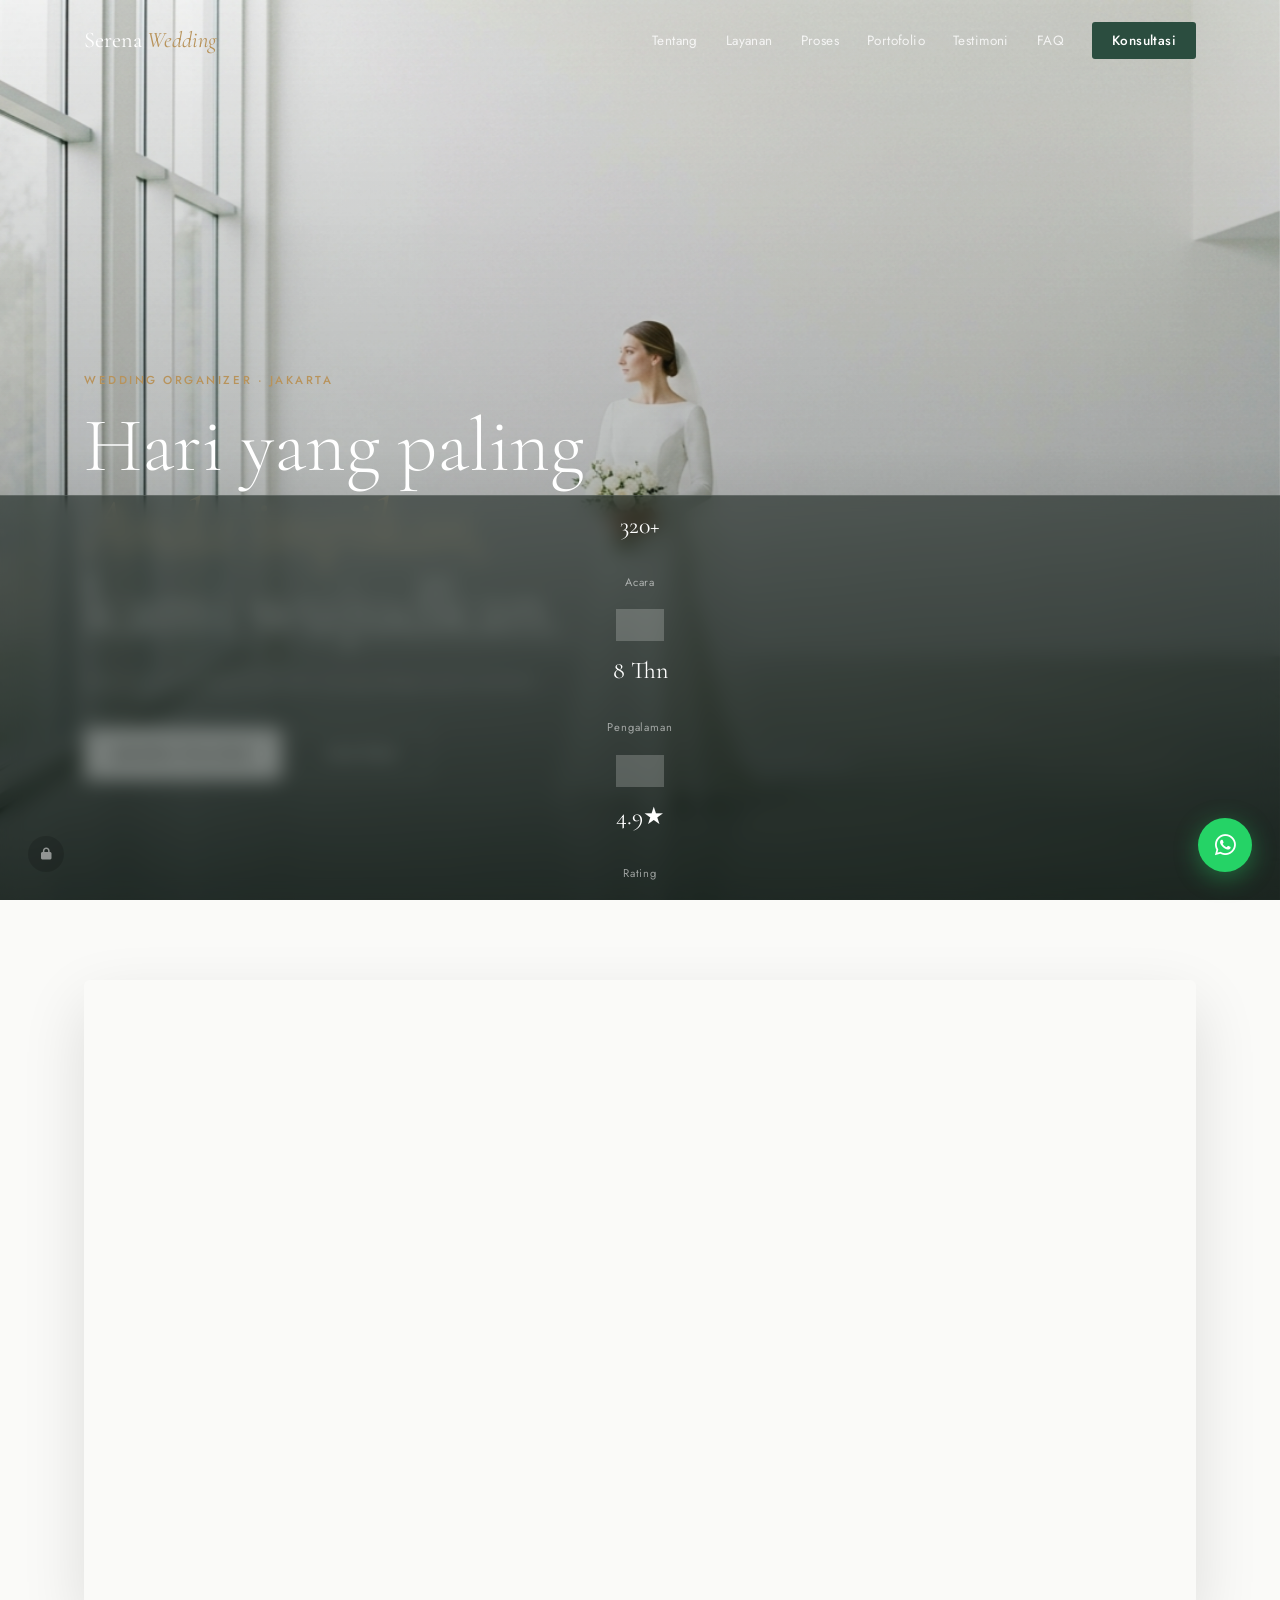
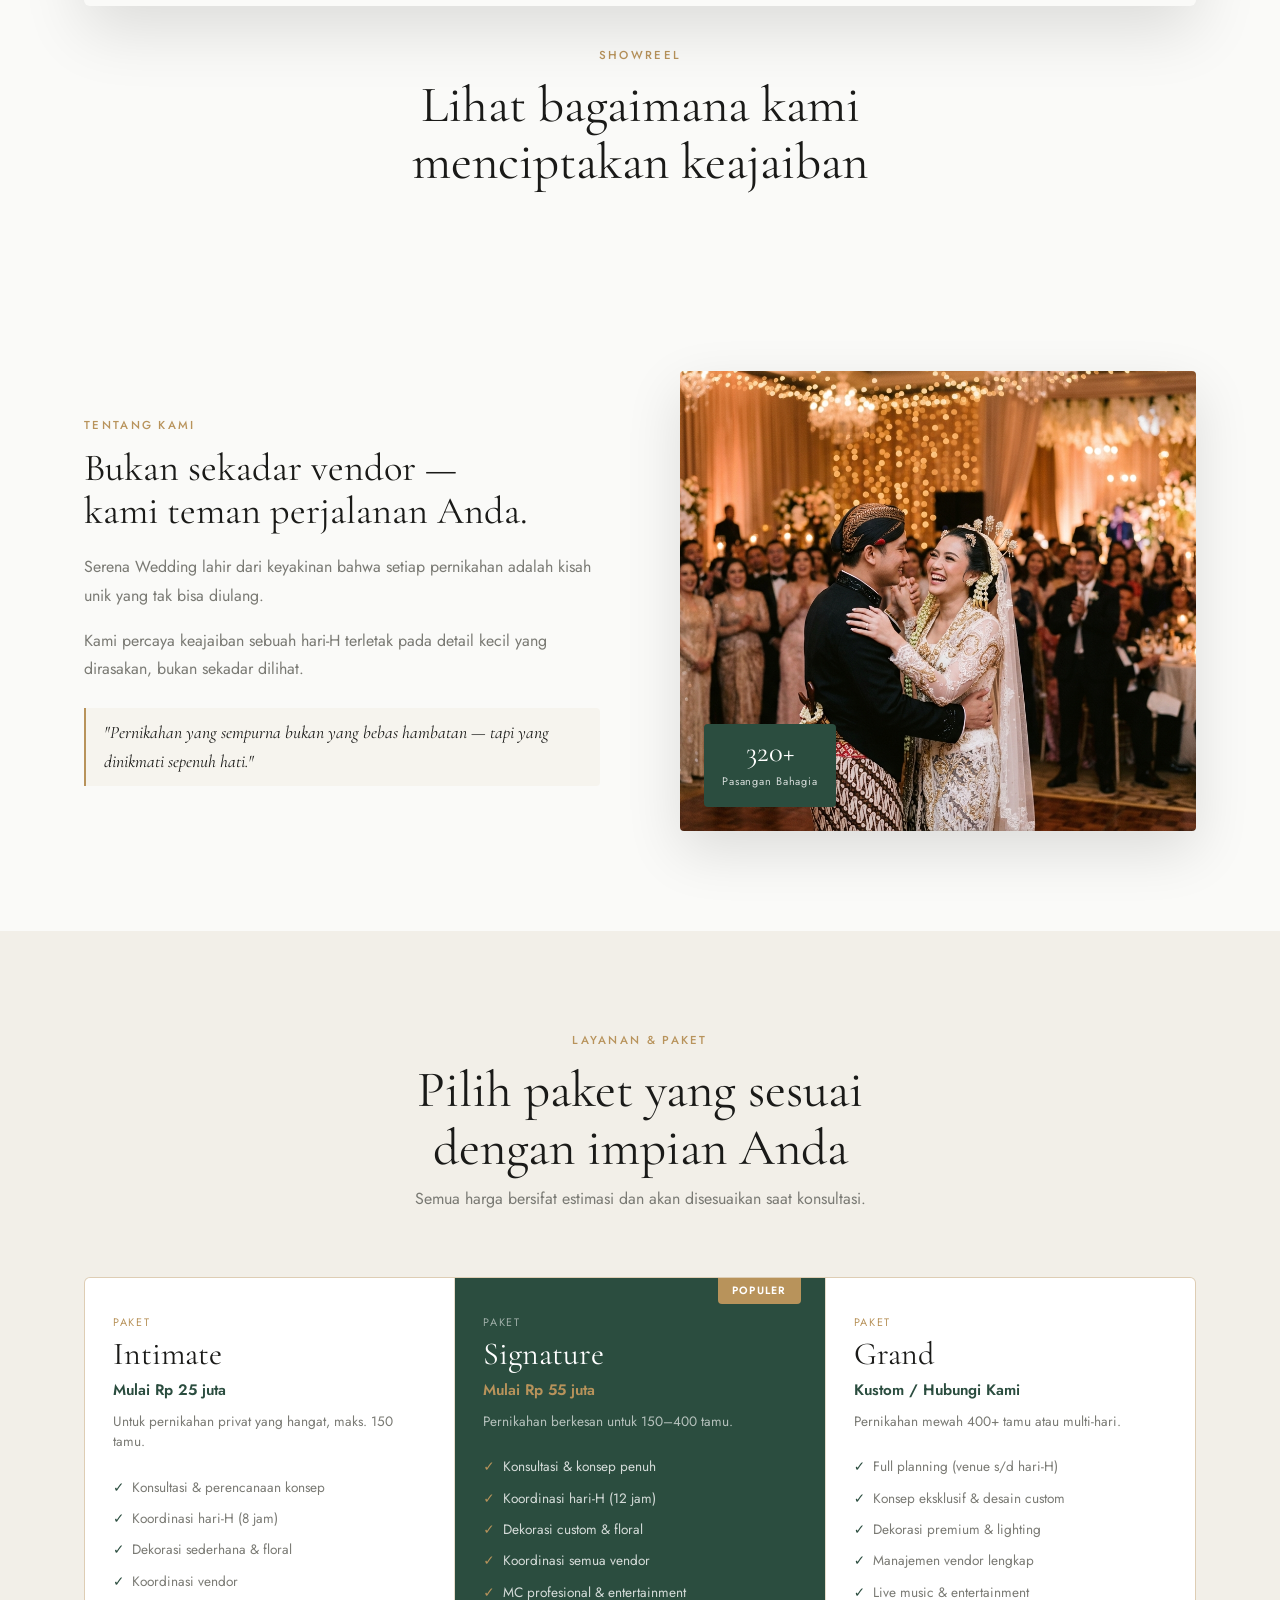
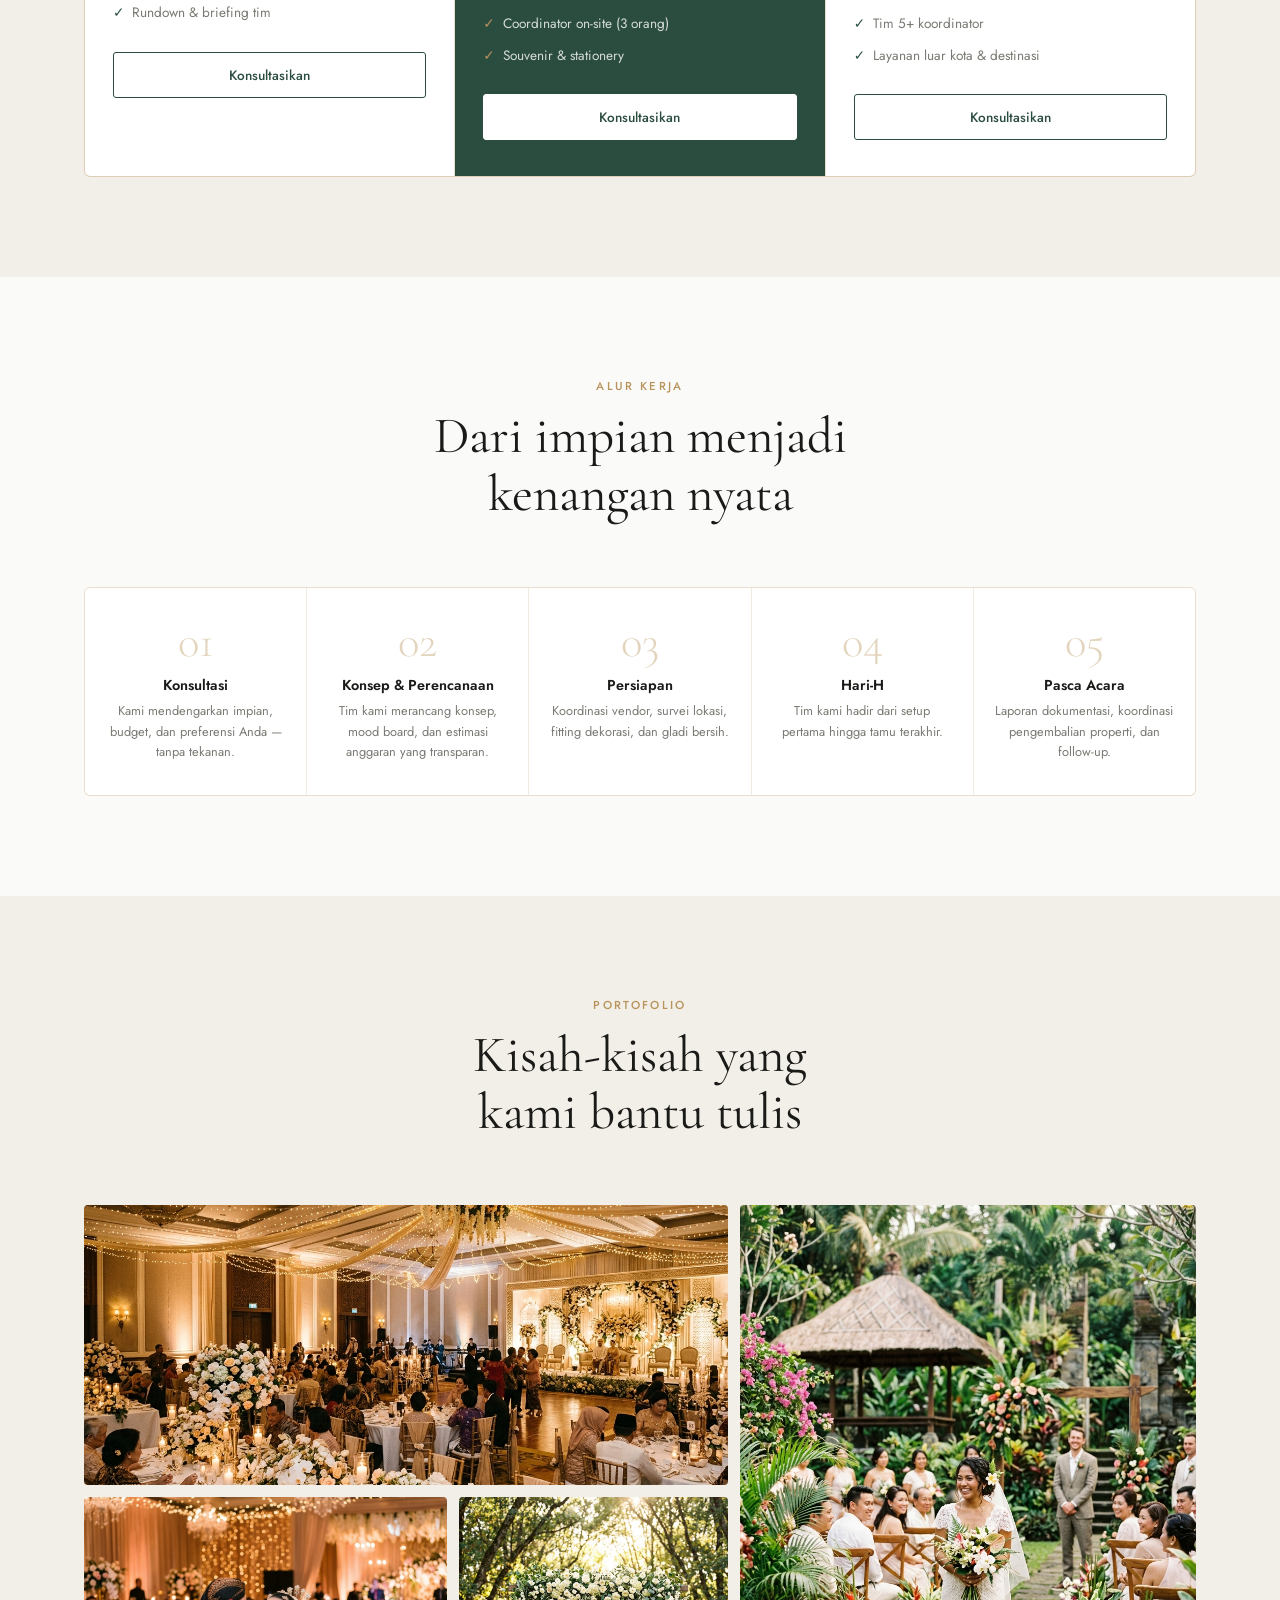
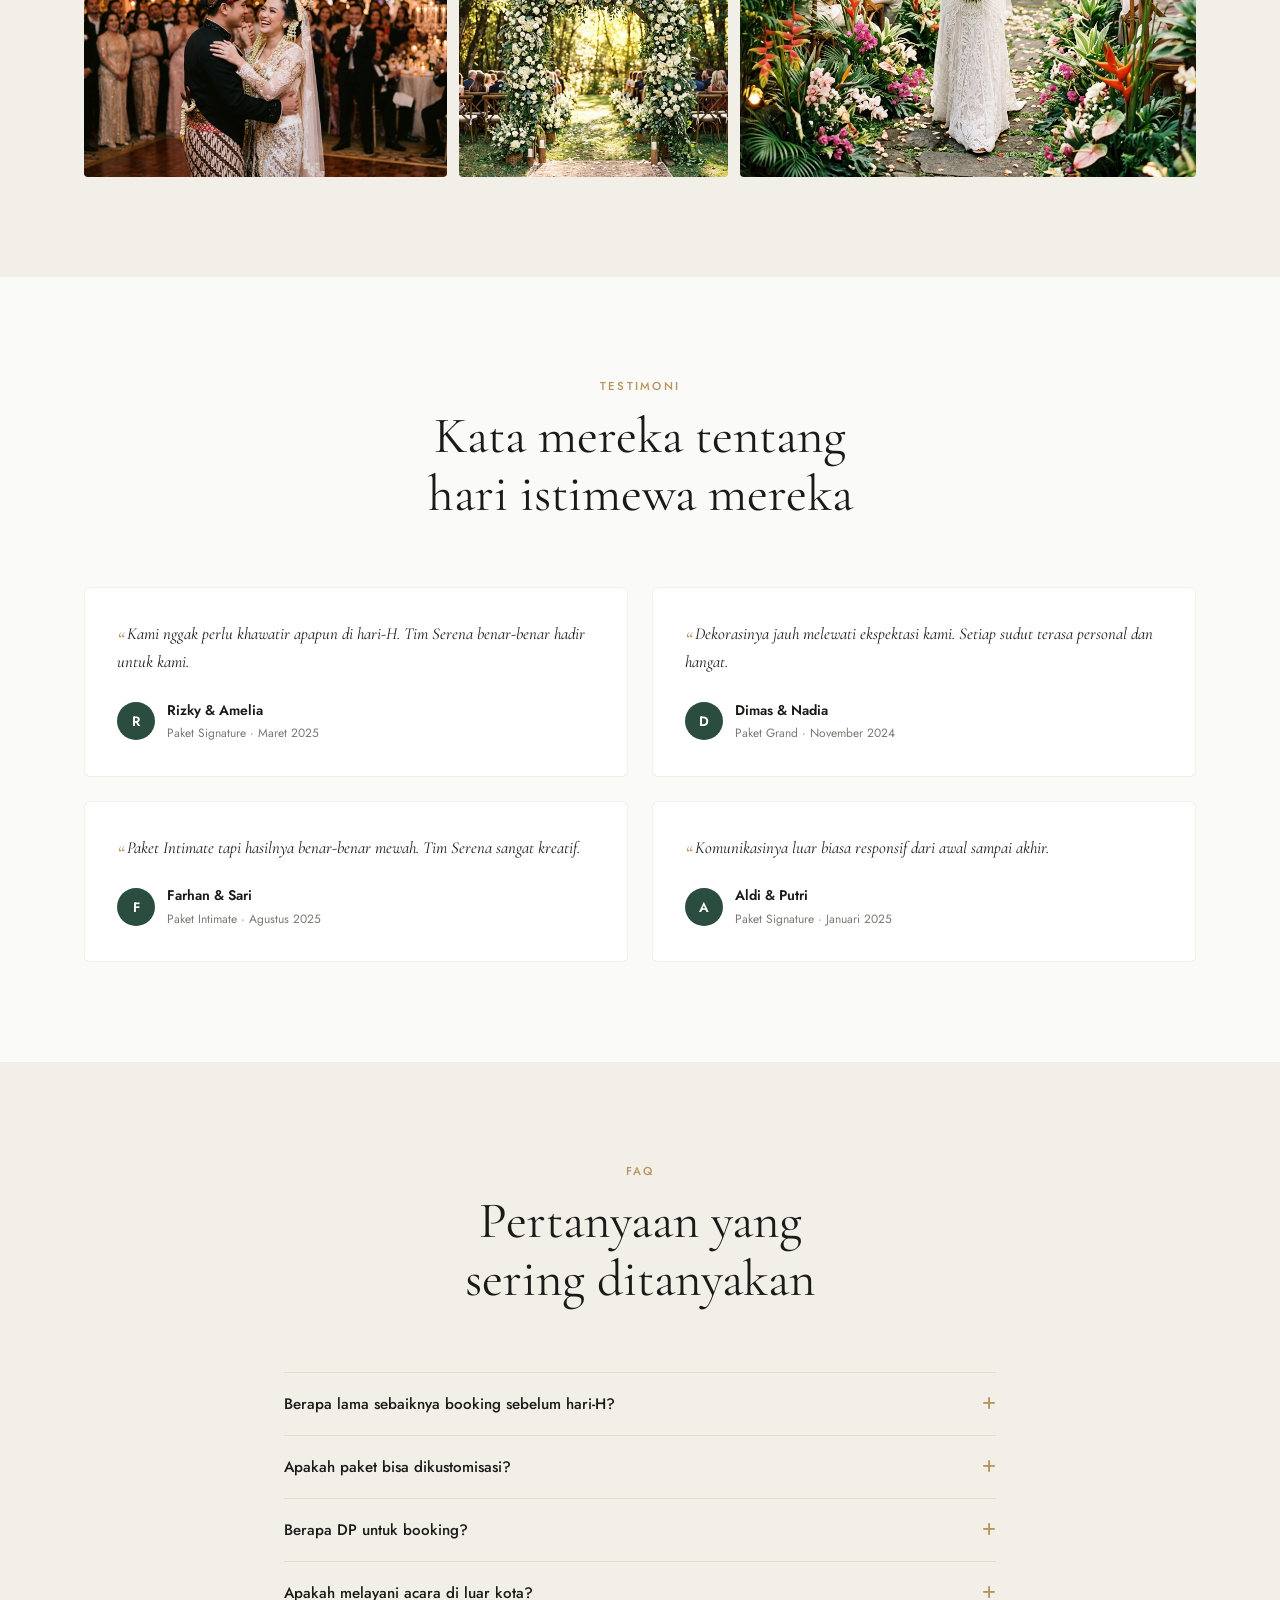
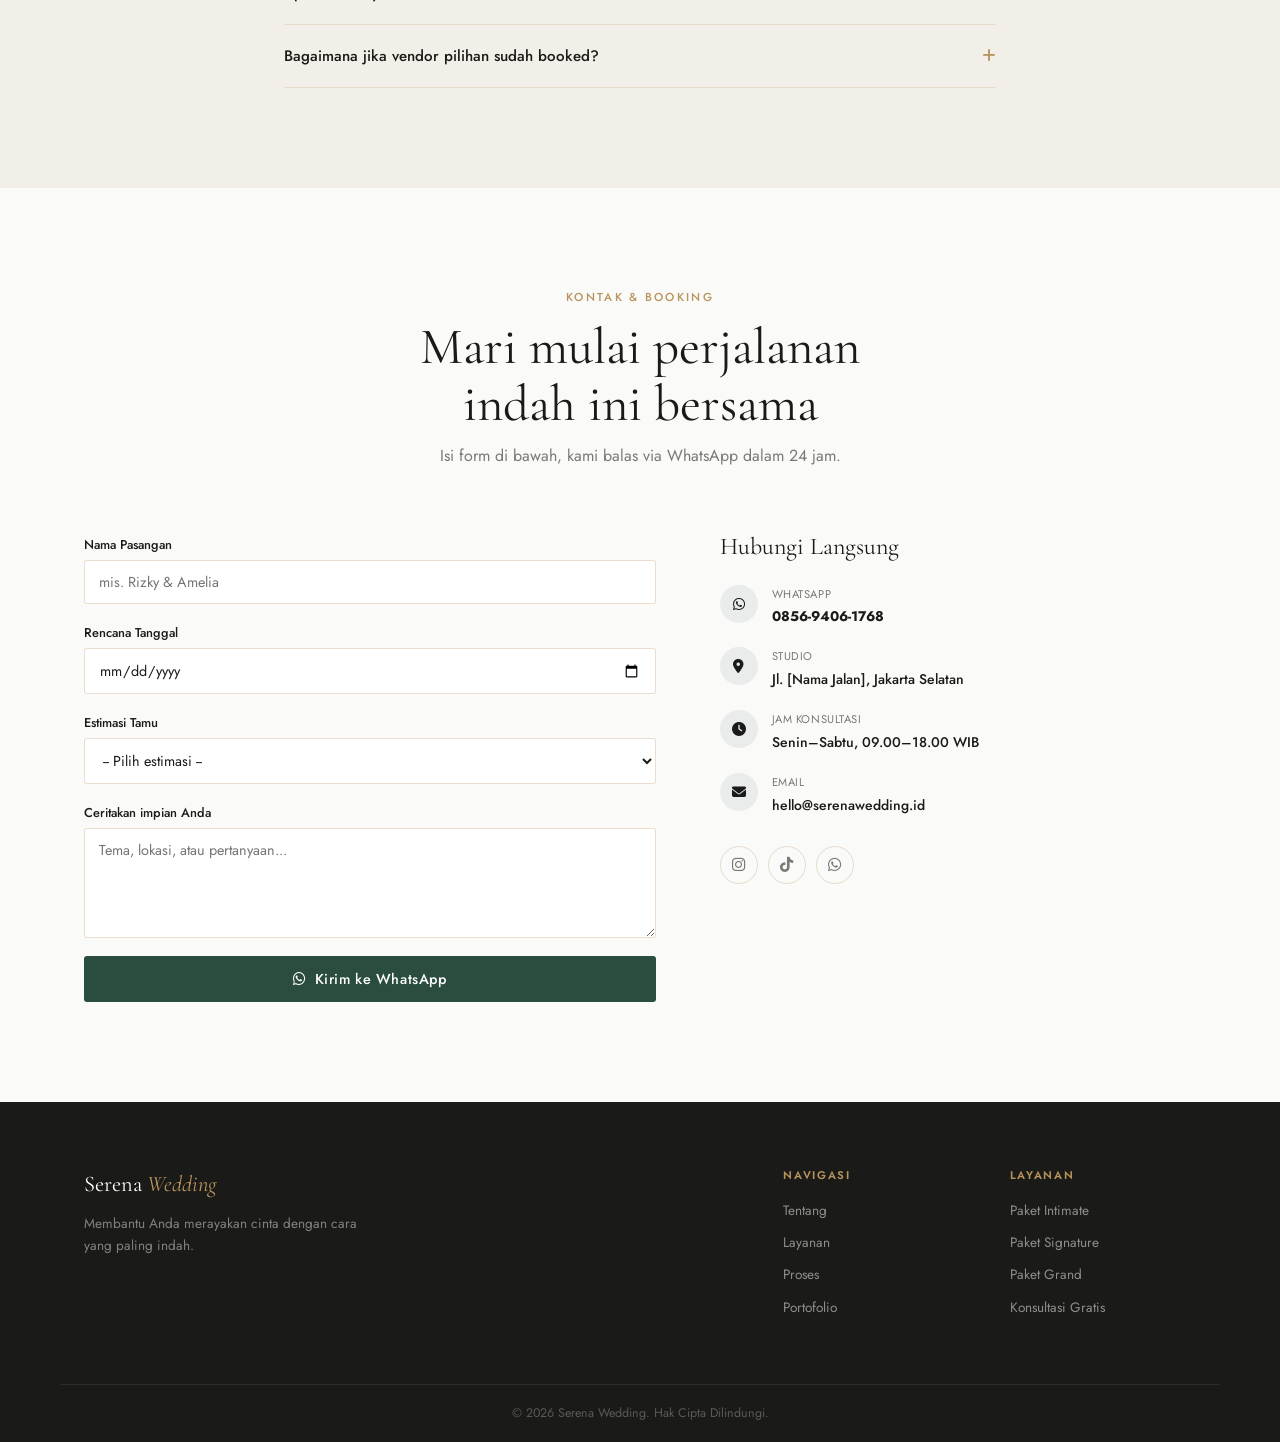
==== commit fdd00587: "feat: redesign LittleCloud style + full CMS admin panel - Redesign index.html mengikuti gaya LittleC" ====
--- a/index.html
+++ b/index.html
@@ -1,498 +1,325 @@
 <!DOCTYPE html>
 <html lang="id">
 <head>
-  <meta charset="UTF-8" />
-  <meta name="viewport" content="width=device-width, initial-scale=1.0" />
-  <title>Serena Wedding — Wedding Organizer Profesional Jakarta</title>
-  <meta name="description" content="Serena Wedding adalah wedding organizer profesional di Jakarta. Kami membantu Anda merayakan hari paling berkesan dalam hidup dengan penuh kasih dan detail." />
-  <link rel="preconnect" href="https://fonts.googleapis.com" />
-  <link rel="preconnect" href="https://fonts.gstatic.com" crossorigin />
-  <link href="https://fonts.googleapis.com/css2?family=Cormorant+Garamond:ital,wght@0,400;0,500;0,600;1,400;1,500&family=Inter:wght@300;400;500;600&display=swap" rel="stylesheet" />
-  <link rel="stylesheet" href="https://cdnjs.cloudflare.com/ajax/libs/font-awesome/6.4.0/css/all.min.css" />
-  <link rel="stylesheet" href="style.css" />
+  <meta charset="UTF-8"/>
+  <meta name="viewport" content="width=device-width,initial-scale=1"/>
+  <title id="cms-title">Serena Wedding | Wedding Organizer Profesional Jakarta</title>
+  <meta name="description" id="cms-desc" content="Wedding organizer berpengalaman dengan sentuhan personal dan desain kontemporer untuk setiap momen pernikahan Anda."/>
+  <meta property="og:title" id="cms-og-title" content="Serena Wedding | Wedding Organizer Profesional Jakarta"/>
+  <meta property="og:description" id="cms-og-desc" content="Wedding organizer berpengalaman dengan sentuhan personal dan desain kontemporer."/>
+  <meta property="og:image" id="cms-og-image" content="Assets/hero_main.jpg"/>
+  <link rel="preconnect" href="https://fonts.googleapis.com"/>
+  <link rel="preconnect" href="https://fonts.gstatic.com" crossorigin/>
+  <link href="https://fonts.googleapis.com/css2?family=Cormorant+Garamond:ital,wght@0,300;0,400;0,500;1,300;1,400&family=Jost:wght@300;400;500&display=swap" rel="stylesheet"/>
+  <link rel="stylesheet" href="https://cdnjs.cloudflare.com/ajax/libs/font-awesome/6.4.0/css/all.min.css"/>
+  <link rel="stylesheet" href="style.css"/>
 </head>
 <body>
 
-<!-- ===== NAVBAR ===== -->
-<header id="mainNav" class="navbar-wrapper">
-  <div class="nav-container">
-    <a href="#beranda" class="brand">
-      <span class="brand-icon">✦</span>
-      <span class="brand-name">Serena <em>Wedding</em></span>
-    </a>
-    <nav class="nav-links" id="navLinks">
-      <a href="#tentang">Tentang</a>
-      <a href="#layanan">Layanan</a>
-      <a href="#proses">Proses</a>
-      <a href="#portofolio">Portofolio</a>
-      <a href="#testimoni">Testimoni</a>
-      <a href="#faq">FAQ</a>
-      <a href="#kontak" class="nav-cta">Konsultasi</a>
-    </nav>
-    <button class="hamburger" id="hamburger" aria-label="Toggle menu">
-      <span></span><span></span><span></span>
-    </button>
-  </div>
-</header>
-
-<!-- ===== HERO ===== -->
+<!-- NAVBAR -->
+<nav id="mainNav" class="nav">
+  <div class="nav__inner">
+    <a href="#" class="nav__brand" id="cms-brand-name">Serena <em>Wedding</em></a>
+    <ul class="nav__links" id="navLinks">
+      <li><a href="#tentang">Tentang</a></li>
+      <li><a href="#layanan">Layanan</a></li>
+      <li><a href="#proses">Proses</a></li>
+      <li><a href="#portofolio">Portofolio</a></li>
+      <li><a href="#testimoni">Testimoni</a></li>
+      <li><a href="#faq">FAQ</a></li>
+      <li><a href="#kontak" class="nav__cta">Konsultasi</a></li>
+    </ul>
+    <button class="nav__hamburger" id="hamburger" aria-label="Menu"><span></span><span></span><span></span></button>
+  </div>
+</nav>
+
+<!-- HERO -->
 <section class="hero" id="beranda">
-  <div class="hero-img-wrap">
-    <img src="Assets/hero_wedding.jpg" alt="Pernikahan elegan di taman outdoor" class="hero-bg" loading="eager" />
-    <div class="hero-overlay"></div>
-  </div>
-  <div class="hero-content">
-    <p class="hero-eyebrow">Wedding Organizer Jakarta</p>
-    <h1 class="hero-headline">Hari yang paling<br /><em>Anda impikan,</em><br />kami wujudkan.</h1>
-    <p class="hero-sub">Setiap detail pernikahan Anda kami rancang dengan penuh perhatian — dari dekorasi pertama hingga tamu terakhir pulang dengan senyum.</p>
-    <div class="hero-ctas">
-      <a href="#kontak" class="btn-primary">Jadwalkan Konsultasi</a>
-      <a href="#layanan" class="btn-secondary">Lihat Paket Layanan</a>
-    </div>
-    <div class="hero-stats">
-      <div class="stat-item">
-        <span class="stat-num">320+</span>
-        <span class="stat-label">Acara Ditangani</span>
-      </div>
-      <div class="stat-divider"></div>
-      <div class="stat-item">
-        <span class="stat-num">8 Tahun</span>
-        <span class="stat-label">Pengalaman</span>
-      </div>
-      <div class="stat-divider"></div>
-      <div class="stat-item">
-        <span class="stat-num">4.9 ★</span>
-        <span class="stat-label">Rating Klien</span>
-      </div>
-    </div>
-  </div>
-</section>
-
-<!-- ===== TENTANG ===== -->
-<section class="section section-alt" id="tentang">
-  <div class="container two-col">
-    <div class="about-text anim-left">
-      <p class="section-eyebrow">Tentang Kami</p>
-      <h2 class="section-title">Bukan sekadar vendor — kami adalah teman perjalanan Anda.</h2>
-      <p class="body-text">Serena Wedding lahir dari keyakinan bahwa setiap pernikahan adalah kisah unik yang tak bisa diulang. Sejak 2016, kami telah mendampingi ratusan pasangan mewujudkan impian mereka — dari yang intim dan sederhana hingga yang grand dan megah.</p>
-      <p class="body-text">Kami percaya bahwa keajaiban sebuah hari-H terletak pada detail kecil yang dirasakan, bukan sekadar dilihat. Karena itu, setiap project kami tangani seperti pernikahan kami sendiri.</p>
-      <blockquote class="pull-quote">
-        "Pernikahan yang sempurna bukan yang bebas hambatan — tapi yang dinikmati sepenuh hati oleh dua insan dan orang-orang yang mereka cintai."
-      </blockquote>
-    </div>
-    <div class="about-visual anim-right">
-      <div class="about-img-stack">
-        <img src="Assets/portfolio_3.jpg" alt="Pasangan pengantin di resepsi" class="about-img-main" loading="lazy" />
-        <div class="about-badge">
-          <span class="badge-num">320+</span>
-          <span class="badge-label">Pasangan Bahagia</span>
+  <div class="hero__media">
+    <img src="Assets/hero_main.jpg" alt="Hero" class="hero__img" id="cms-hero-img" loading="eager"/>
+    <div class="hero__veil"></div>
+  </div>
+  <div class="hero__body">
+    <span class="hero__eyebrow" id="cms-hero-eyebrow">Wedding Organizer · Jakarta</span>
+    <h1 class="hero__title" id="cms-hero-title">Hari yang paling<br/><em>Anda impikan,</em><br/>kami wujudkan.</h1>
+    <p class="hero__sub" id="cms-hero-sub">Setiap detail pernikahan Anda kami rancang dengan penuh perhatian — dari dekorasi pertama hingga tamu terakhir pulang dengan senyum.</p>
+    <div class="hero__actions">
+      <a href="#kontak" class="btn btn--light">Jadwalkan Konsultasi</a>
+      <a href="#layanan" class="btn btn--ghost">Lihat Paket</a>
+    </div>
+  </div>
+  <div class="hero__stats">
+    <div class="hero__stat"><span class="hero__stat-num" id="cms-stat1-num">320+</span><span class="hero__stat-lbl" id="cms-stat1-lbl">Acara</span></div>
+    <div class="hero__stat-div"></div>
+    <div class="hero__stat"><span class="hero__stat-num" id="cms-stat2-num">8 Thn</span><span class="hero__stat-lbl" id="cms-stat2-lbl">Pengalaman</span></div>
+    <div class="hero__stat-div"></div>
+    <div class="hero__stat"><span class="hero__stat-num" id="cms-stat3-num">4.9★</span><span class="hero__stat-lbl" id="cms-stat3-lbl">Rating</span></div>
+  </div>
+</section>
+
+<!-- VIDEO / SHOWREEL -->
+<section class="video-section" id="cms-video-section">
+  <div class="container">
+    <div class="video-wrap" id="cms-video-wrap">
+      <iframe id="cms-video-iframe" src="https://www.youtube.com/embed/dQw4w9WgXcQ" title="Showreel" frameborder="0" allow="autoplay; encrypted-media" allowfullscreen loading="lazy"></iframe>
+    </div>
+    <div class="video-caption">
+      <p class="eyebrow">Showreel</p>
+      <h2 id="cms-video-title">Lihat bagaimana kami<br/>menciptakan keajaiban</h2>
+    </div>
+  </div>
+</section>
+
+<!-- TENTANG -->
+<section class="section" id="tentang">
+  <div class="container grid-2">
+    <div class="about__text reveal">
+      <p class="eyebrow" id="cms-about-eyebrow">Tentang Kami</p>
+      <h2 id="cms-about-title">Bukan sekadar vendor —<br/>kami teman perjalanan Anda.</h2>
+      <p class="body-copy" id="cms-about-body1">Serena Wedding lahir dari keyakinan bahwa setiap pernikahan adalah kisah unik yang tak bisa diulang. Sejak 2016, kami mendampingi ratusan pasangan mewujudkan impian mereka.</p>
+      <p class="body-copy" id="cms-about-body2">Kami percaya keajaiban sebuah hari-H terletak pada detail kecil yang dirasakan, bukan sekadar dilihat.</p>
+      <blockquote class="pullquote" id="cms-about-quote">"Pernikahan yang sempurna bukan yang bebas hambatan — tapi yang dinikmati sepenuh hati."</blockquote>
+    </div>
+    <div class="about__visual reveal">
+      <div class="about__img-frame">
+        <img src="Assets/portfolio_3.jpg" alt="Tentang Kami" id="cms-about-img" loading="lazy"/>
+      </div>
+      <div class="about__badge">
+        <span class="about__badge-num" id="cms-about-badge-num">320+</span>
+        <span class="about__badge-lbl" id="cms-about-badge-lbl">Pasangan Bahagia</span>
+      </div>
+    </div>
+  </div>
+</section>
+
+<!-- LAYANAN -->
+<section class="section section--alt" id="layanan">
+  <div class="container">
+    <div class="section-hd reveal">
+      <p class="eyebrow" id="cms-pkg-eyebrow">Layanan & Paket</p>
+      <h2 id="cms-pkg-title">Pilih paket yang sesuai<br/>dengan impian Anda</h2>
+      <p class="section-sub" id="cms-pkg-sub">Semua harga bersifat estimasi dan akan disesuaikan saat konsultasi.</p>
+    </div>
+    <div class="pkg-grid">
+      <div class="pkg reveal">
+        <p class="pkg__label">Paket</p>
+        <h3 class="pkg__name" id="cms-pkg1-name">Intimate</h3>
+        <p class="pkg__price" id="cms-pkg1-price">Mulai Rp 25 juta</p>
+        <p class="pkg__desc" id="cms-pkg1-desc">Untuk pernikahan privat yang hangat, maks. 150 tamu.</p>
+        <ul class="pkg__list" id="cms-pkg1-list">
+          <li>Konsultasi & perencanaan konsep</li>
+          <li>Koordinasi hari-H (8 jam)</li>
+          <li>Dekorasi sederhana & floral</li>
+          <li>Koordinasi vendor</li>
+          <li>Rundown & briefing tim</li>
+        </ul>
+        <a href="#kontak" class="pkg__btn">Konsultasikan</a>
+      </div>
+      <div class="pkg pkg--featured reveal">
+        <div class="pkg__ribbon">Populer</div>
+        <p class="pkg__label">Paket</p>
+        <h3 class="pkg__name" id="cms-pkg2-name">Signature</h3>
+        <p class="pkg__price" id="cms-pkg2-price">Mulai Rp 55 juta</p>
+        <p class="pkg__desc" id="cms-pkg2-desc">Pernikahan berkesan untuk 150–400 tamu.</p>
+        <ul class="pkg__list" id="cms-pkg2-list">
+          <li>Konsultasi & konsep penuh</li>
+          <li>Koordinasi hari-H (12 jam)</li>
+          <li>Dekorasi custom & floral</li>
+          <li>Koordinasi semua vendor</li>
+          <li>MC profesional & entertainment</li>
+          <li>Coordinator on-site (3 orang)</li>
+          <li>Souvenir & stationery</li>
+        </ul>
+        <a href="#kontak" class="pkg__btn pkg__btn--white">Konsultasikan</a>
+      </div>
+      <div class="pkg reveal">
+        <p class="pkg__label">Paket</p>
+        <h3 class="pkg__name" id="cms-pkg3-name">Grand</h3>
+        <p class="pkg__price" id="cms-pkg3-price">Kustom / Hubungi Kami</p>
+        <p class="pkg__desc" id="cms-pkg3-desc">Pernikahan mewah 400+ tamu atau multi-hari.</p>
+        <ul class="pkg__list" id="cms-pkg3-list">
+          <li>Full planning (venue s/d hari-H)</li>
+          <li>Konsep eksklusif & desain custom</li>
+          <li>Dekorasi premium & lighting</li>
+          <li>Manajemen vendor lengkap</li>
+          <li>Live music & entertainment</li>
+          <li>Tim 5+ koordinator</li>
+          <li>Layanan luar kota & destinasi</li>
+        </ul>
+        <a href="#kontak" class="pkg__btn">Konsultasikan</a>
+      </div>
+    </div>
+  </div>
+</section>
+
+<!-- PROSES -->
+<section class="section" id="proses">
+  <div class="container">
+    <div class="section-hd reveal">
+      <p class="eyebrow">Alur Kerja</p>
+      <h2 id="cms-proses-title">Dari impian menjadi<br/>kenangan nyata</h2>
+    </div>
+    <div class="process">
+      <div class="process__item reveal">
+        <div class="process__num">01</div>
+        <h3 class="process__title" id="cms-p1-title">Konsultasi</h3>
+        <p class="process__desc" id="cms-p1-desc">Kami mendengarkan impian, budget, dan preferensi Anda — tanpa tekanan.</p>
+      </div>
+      <div class="process__item reveal">
+        <div class="process__num">02</div>
+        <h3 class="process__title" id="cms-p2-title">Konsep & Perencanaan</h3>
+        <p class="process__desc" id="cms-p2-desc">Tim kami merancang konsep, mood board, dan estimasi anggaran yang transparan.</p>
+      </div>
+      <div class="process__item reveal">
+        <div class="process__num">03</div>
+        <h3 class="process__title" id="cms-p3-title">Persiapan</h3>
+        <p class="process__desc" id="cms-p3-desc">Koordinasi vendor, survei lokasi, fitting dekorasi, dan gladi bersih.</p>
+      </div>
+      <div class="process__item reveal">
+        <div class="process__num">04</div>
+        <h3 class="process__title" id="cms-p4-title">Hari-H</h3>
+        <p class="process__desc" id="cms-p4-desc">Tim kami hadir dari setup pertama hingga tamu terakhir — Anda tinggal menikmati.</p>
+      </div>
+      <div class="process__item reveal">
+        <div class="process__num">05</div>
+        <h3 class="process__title" id="cms-p5-title">Pasca Acara</h3>
+        <p class="process__desc" id="cms-p5-desc">Laporan dokumentasi, koordinasi pengembalian properti, dan follow-up dari kami.</p>
+      </div>
+    </div>
+  </div>
+</section>
+
+<!-- PORTOFOLIO -->
+<section class="section section--alt" id="portofolio">
+  <div class="container">
+    <div class="section-hd reveal">
+      <p class="eyebrow">Portofolio</p>
+      <h2 id="cms-porto-title">Kisah-kisah yang<br/>kami bantu tulis</h2>
+    </div>
+    <div class="gallery" id="cms-gallery">
+      <div class="gallery__item gallery__item--lg reveal">
+        <img src="Assets/portfolio_1.jpg" alt="Resepsi ballroom" id="cms-porto1-img" loading="lazy"/>
+        <div class="gallery__cap"><span id="cms-porto1-label">Resepsi Mewah · Jakarta</span></div>
+      </div>
+      <div class="gallery__item gallery__item--tall reveal">
+        <img src="Assets/portfolio_2.jpg" alt="Outdoor garden" id="cms-porto2-img" loading="lazy"/>
+        <div class="gallery__cap"><span id="cms-porto2-label">Outdoor Garden · Bali</span></div>
+      </div>
+      <div class="gallery__item gallery__item--wide reveal">
+        <img src="Assets/portfolio_3.jpg" alt="Adat Jawa" id="cms-porto3-img" loading="lazy"/>
+        <div class="gallery__cap"><span id="cms-porto3-label">Adat Jawa · Yogyakarta</span></div>
+      </div>
+      <div class="gallery__item gallery__item--sq reveal">
+        <img src="Assets/portfolio_4.jpg" alt="Boho ceremony" id="cms-porto4-img" loading="lazy"/>
+        <div class="gallery__cap"><span id="cms-porto4-label">Boho Ceremony · Bandung</span></div>
+      </div>
+    </div>
+  </div>
+</section>
+
+<!-- TESTIMONI -->
+<section class="section" id="testimoni">
+  <div class="container">
+    <div class="section-hd reveal">
+      <p class="eyebrow">Testimoni</p>
+      <h2 id="cms-testi-title">Kata mereka tentang<br/>hari istimewa mereka</h2>
+    </div>
+    <div class="testi-grid">
+      <div class="testi reveal">
+        <p class="testi__quote" id="cms-t1-quote">"Kami nggak perlu khawatir apapun di hari-H. Tim Serena benar-benar hadir untuk kami — bahkan hal-hal kecil pun mereka perhatikan."</p>
+        <div class="testi__meta"><span class="testi__av">R</span><div><p class="testi__name" id="cms-t1-name">Rizky & Amelia</p><p class="testi__pkg" id="cms-t1-pkg">Paket Signature · Maret 2025</p></div></div>
+      </div>
+      <div class="testi reveal">
+        <p class="testi__quote" id="cms-t2-quote">"Dekorasinya jauh melewati ekspektasi kami. Setiap sudut terasa personal dan hangat, bukan template."</p>
+        <div class="testi__meta"><span class="testi__av">D</span><div><p class="testi__name" id="cms-t2-name">Dimas & Nadia</p><p class="testi__pkg" id="cms-t2-pkg">Paket Grand · November 2024</p></div></div>
+      </div>
+      <div class="testi reveal">
+        <p class="testi__quote" id="cms-t3-quote">"Paket Intimate tapi hasilnya benar-benar mewah. Tim Serena sangat kreatif dan membantu kami tanpa henti."</p>
+        <div class="testi__meta"><span class="testi__av">F</span><div><p class="testi__name" id="cms-t3-name">Farhan & Sari</p><p class="testi__pkg" id="cms-t3-pkg">Paket Intimate · Agustus 2025</p></div></div>
+      </div>
+      <div class="testi reveal">
+        <p class="testi__quote" id="cms-t4-quote">"Komunikasinya luar biasa responsif dari awal sampai akhir. Proses persiapan 6 bulan terasa ringan karena mereka pegang kemudi."</p>
+        <div class="testi__meta"><span class="testi__av">A</span><div><p class="testi__name" id="cms-t4-name">Aldi & Putri</p><p class="testi__pkg" id="cms-t4-pkg">Paket Signature · Januari 2025</p></div></div>
+      </div>
+    </div>
+  </div>
+</section>
+
+<!-- FAQ -->
+<section class="section section--alt" id="faq">
+  <div class="container faq-wrap">
+    <div class="section-hd reveal">
+      <p class="eyebrow">FAQ</p>
+      <h2>Pertanyaan yang<br/>sering ditanyakan</h2>
+    </div>
+    <div class="faq-list">
+      <div class="faq reveal"><button class="faq__q" aria-expanded="false"><span id="cms-faq1-q">Berapa lama sebaiknya booking sebelum hari-H?</span><i class="fas fa-plus faq__icon"></i></button><div class="faq__a"><p id="cms-faq1-a">Kami menyarankan minimal 6–12 bulan sebelum tanggal pernikahan untuk Signature dan Grand. Paket Intimate minimal 3–4 bulan.</p></div></div>
+      <div class="faq reveal"><button class="faq__q" aria-expanded="false"><span id="cms-faq2-q">Apakah paket bisa dikustomisasi?</span><i class="fas fa-plus faq__icon"></i></button><div class="faq__a"><p id="cms-faq2-a">Tentu! Semua paket bersifat fleksibel. Kami bisa menambahkan atau mengurangi layanan sesuai budget Anda.</p></div></div>
+      <div class="faq reveal"><button class="faq__q" aria-expanded="false"><span id="cms-faq3-q">Berapa DP untuk booking?</span><i class="fas fa-plus faq__icon"></i></button><div class="faq__a"><p id="cms-faq3-a">DP awal 30% dari total paket. Pelunasan bertahap: 50% saat H-3 bulan, sisanya H-7 sebelum acara.</p></div></div>
+      <div class="faq reveal"><button class="faq__q" aria-expanded="false"><span id="cms-faq4-q">Apakah melayani acara di luar kota?</span><i class="fas fa-plus faq__icon"></i></button><div class="faq__a"><p id="cms-faq4-a">Ya! Kami melayani seluruh Indonesia termasuk destinasi wedding Bali, Yogyakarta, Lombok, dan kota lainnya.</p></div></div>
+      <div class="faq reveal"><button class="faq__q" aria-expanded="false"><span id="cms-faq5-q">Bagaimana jika vendor pilihan sudah booked?</span><i class="fas fa-plus faq__icon"></i></button><div class="faq__a"><p id="cms-faq5-a">Kami memiliki jaringan vendor terpercaya yang luas dan akan menyiapkan alternatif berkualitas setara.</p></div></div>
+    </div>
+  </div>
+</section>
+
+<!-- KONTAK -->
+<section class="section" id="kontak">
+  <div class="container">
+    <div class="section-hd reveal">
+      <p class="eyebrow">Kontak & Booking</p>
+      <h2 id="cms-kontak-title">Mari mulai perjalanan<br/>indah ini bersama</h2>
+      <p class="section-sub" id="cms-kontak-sub">Isi form di bawah, kami balas via WhatsApp dalam 24 jam.</p>
+    </div>
+    <div class="contact-grid">
+      <form class="contact-form reveal" id="contactForm" novalidate>
+        <div class="field"><label for="nama">Nama Pasangan</label><input type="text" id="nama" placeholder="mis. Rizky & Amelia" required/></div>
+        <div class="field"><label for="tanggal">Rencana Tanggal</label><input type="date" id="tanggal" required/></div>
+        <div class="field"><label for="tamu">Estimasi Tamu</label>
+          <select id="tamu"><option value="">-- Pilih estimasi --</option><option>&lt; 100 tamu</option><option>100–250 tamu</option><option>250–500 tamu</option><option>&gt; 500 tamu</option></select>
         </div>
-      </div>
-    </div>
-  </div>
-</section>
-
-<!-- ===== LAYANAN & PAKET ===== -->
-<section class="section" id="layanan">
-  <div class="container">
-    <div class="section-header anim-up">
-      <p class="section-eyebrow">Layanan & Paket</p>
-      <h2 class="section-title">Pilih paket yang<br />sesuai dengan impian Anda</h2>
-      <p class="section-sub">Semua harga bersifat estimasi awal dan akan disesuaikan saat konsultasi dengan kondisi venue, jumlah tamu, dan kebutuhan spesifik Anda.</p>
-    </div>
-    <div class="packages-grid">
-
-      <!-- Intimate -->
-      <div class="package-card anim-up">
-        <div class="pkg-header">
-          <p class="pkg-eyebrow">Paket</p>
-          <h3 class="pkg-name">Intimate</h3>
-          <p class="pkg-price">Mulai Rp 25 juta</p>
-          <p class="pkg-desc">Untuk pernikahan privat yang hangat, maksimal 150 tamu.</p>
+        <div class="field"><label for="pesan">Ceritakan impian Anda</label><textarea id="pesan" rows="4" placeholder="Tema, lokasi, atau pertanyaan..."></textarea></div>
+        <button type="submit" class="btn btn--primary btn--full"><i class="fab fa-whatsapp"></i> Kirim ke WhatsApp</button>
+      </form>
+      <div class="contact-info reveal">
+        <h3>Hubungi Langsung</h3>
+        <ul class="ci-list">
+          <li><span class="ci-ic"><i class="fab fa-whatsapp"></i></span><div><small>WhatsApp</small><a href="https://wa.me/6285694061768" id="cms-wa-link" target="_blank"><strong id="cms-wa-num">0856-9406-1768</strong></a></div></li>
+          <li><span class="ci-ic"><i class="fas fa-map-marker-alt"></i></span><div><small>Studio</small><span id="cms-alamat">Jl. [Nama Jalan], Jakarta Selatan</span></div></li>
+          <li><span class="ci-ic"><i class="fas fa-clock"></i></span><div><small>Jam Konsultasi</small><span id="cms-jam">Senin–Sabtu, 09.00–18.00 WIB</span></div></li>
+          <li><span class="ci-ic"><i class="fas fa-envelope"></i></span><div><small>Email</small><a href="#" id="cms-email">hello@serenawedding.id</a></div></li>
+        </ul>
+        <div class="socials">
+          <a href="#" id="cms-ig" aria-label="Instagram"><i class="fab fa-instagram"></i></a>
+          <a href="#" id="cms-tiktok" aria-label="TikTok"><i class="fab fa-tiktok"></i></a>
+          <a href="https://wa.me/6285694061768" target="_blank" aria-label="WhatsApp"><i class="fab fa-whatsapp"></i></a>
         </div>
-        <ul class="pkg-list">
-          <li><i class="fas fa-check"></i> Konsultasi & perencanaan konsep</li>
-          <li><i class="fas fa-check"></i> Koordinasi hari-H (8 jam)</li>
-          <li><i class="fas fa-check"></i> Dekorasi sederhana & floral</li>
-          <li><i class="fas fa-check"></i> Koordinasi vendor (katering, foto)</li>
-          <li><i class="fas fa-check"></i> Rundown & briefing tim</li>
-          <li class="pkg-list-disabled"><i class="fas fa-minus"></i> Dekorasi custom & backdrop</li>
-          <li class="pkg-list-disabled"><i class="fas fa-minus"></i> Entertainment & MC profesional</li>
-        </ul>
-        <a href="#kontak" class="pkg-cta-outline">Konsultasikan</a>
-      </div>
-
-      <!-- Signature (highlighted) -->
-      <div class="package-card package-featured anim-up">
-        <div class="pkg-badge-top">Paling Populer</div>
-        <div class="pkg-header">
-          <p class="pkg-eyebrow">Paket</p>
-          <h3 class="pkg-name">Signature</h3>
-          <p class="pkg-price">Mulai Rp 55 juta</p>
-          <p class="pkg-desc">Pernikahan yang berkesan untuk 150–400 tamu.</p>
-        </div>
-        <ul class="pkg-list">
-          <li><i class="fas fa-check"></i> Konsultasi & perencanaan konsep</li>
-          <li><i class="fas fa-check"></i> Koordinasi penuh hari-H (12 jam)</li>
-          <li><i class="fas fa-check"></i> Dekorasi custom & floral arrangement</li>
-          <li><i class="fas fa-check"></i> Koordinasi semua vendor</li>
-          <li><i class="fas fa-check"></i> MC profesional & entertainment</li>
-          <li><i class="fas fa-check"></i> Wedding coordinator on-site (3 orang)</li>
-          <li><i class="fas fa-check"></i> Souvenir & stationery</li>
-        </ul>
-        <a href="#kontak" class="pkg-cta-primary">Konsultasikan</a>
-      </div>
-
-      <!-- Grand -->
-      <div class="package-card anim-up">
-        <div class="pkg-header">
-          <p class="pkg-eyebrow">Paket</p>
-          <h3 class="pkg-name">Grand</h3>
-          <p class="pkg-price">Kustom / Hubungi Kami</p>
-          <p class="pkg-desc">Untuk pernikahan mewah 400+ tamu atau acara multi-hari.</p>
-        </div>
-        <ul class="pkg-list">
-          <li><i class="fas fa-check"></i> Full planning (venue hunting s/d hari-H)</li>
-          <li><i class="fas fa-check"></i> Konsep eksklusif & desain custom</li>
-          <li><i class="fas fa-check"></i> Dekorasi premium & lighting spektakuler</li>
-          <li><i class="fas fa-check"></i> Manajemen vendor lengkap</li>
-          <li><i class="fas fa-check"></i> Entertainment & live music</li>
-          <li><i class="fas fa-check"></i> Tim koordinator penuh (5+ orang)</li>
-          <li><i class="fas fa-check"></i> Layanan luar kota & destinasi</li>
-        </ul>
-        <a href="#kontak" class="pkg-cta-outline">Konsultasikan</a>
-      </div>
-
-    </div>
-  </div>
-</section>
-
-<!-- ===== PROSES ===== -->
-<section class="section section-alt" id="proses">
-  <div class="container">
-    <div class="section-header anim-up">
-      <p class="section-eyebrow">Alur Kerja</p>
-      <h2 class="section-title">Dari impian menjadi<br />kenangan nyata</h2>
-    </div>
-    <div class="process-track">
-      <div class="process-line"></div>
-      <div class="process-steps">
-
-        <div class="process-step anim-up">
-          <div class="step-circle">1</div>
-          <div class="step-content">
-            <h3 class="step-title">Konsultasi</h3>
-            <p class="step-desc">Kami mendengarkan impian, budget, dan preferensi Anda — tanpa tekanan, tanpa terburu-buru.</p>
-          </div>
-        </div>
-
-        <div class="process-step anim-up">
-          <div class="step-circle">2</div>
-          <div class="step-content">
-            <h3 class="step-title">Konsep & Perencanaan</h3>
-            <p class="step-desc">Tim kami merancang konsep, mood board, pilihan vendor, dan estimasi anggaran yang transparan.</p>
-          </div>
-        </div>
-
-        <div class="process-step anim-up">
-          <div class="step-circle">3</div>
-          <div class="step-content">
-            <h3 class="step-title">Persiapan</h3>
-            <p class="step-desc">Koordinasi vendor, survei lokasi, fitting dekorasi, dan gladi bersih agar semua berjalan mulus.</p>
-          </div>
-        </div>
-
-        <div class="process-step anim-up">
-          <div class="step-circle">4</div>
-          <div class="step-content">
-            <h3 class="step-title">Hari-H</h3>
-            <p class="step-desc">Tim kami hadir dari setup pertama hingga tamu terakhir — Anda tinggal menikmati setiap momennya.</p>
-          </div>
-        </div>
-
-        <div class="process-step anim-up">
-          <div class="step-circle">5</div>
-          <div class="step-content">
-            <h3 class="step-title">Pasca Acara</h3>
-            <p class="step-desc">Laporan dokumentasi, koordinasi pengembalian properti, dan satu sesi follow-up dari kami untuk Anda.</p>
-          </div>
-        </div>
-
-      </div>
-    </div>
-  </div>
-</section>
-
-<!-- ===== PORTOFOLIO ===== -->
-<section class="section" id="portofolio">
-  <div class="container">
-    <div class="section-header anim-up">
-      <p class="section-eyebrow">Portofolio</p>
-      <h2 class="section-title">Kisah-kisah yang<br />kami bantu tulis</h2>
-    </div>
-    <div class="portfolio-grid">
-      <div class="portfolio-item port-large anim-up">
-        <img src="Assets/portfolio_1.jpg" alt="Resepsi pernikahan mewah ballroom Jakarta" loading="lazy" />
-        <div class="port-overlay">
-          <span class="port-label">Resepsi Mewah · Jakarta</span>
-        </div>
-      </div>
-      <div class="portfolio-item port-tall anim-up">
-        <img src="Assets/portfolio_2.jpg" alt="Pernikahan outdoor taman Bali" loading="lazy" />
-        <div class="port-overlay">
-          <span class="port-label">Outdoor Garden · Bali</span>
-        </div>
-      </div>
-      <div class="portfolio-item port-wide anim-up">
-        <img src="Assets/portfolio_3.jpg" alt="Pernikahan adat Jawa ballroom" loading="lazy" />
-        <div class="port-overlay">
-          <span class="port-label">Adat Jawa · Yogyakarta</span>
-        </div>
-      </div>
-      <div class="portfolio-item port-sq anim-up">
-        <img src="Assets/portfolio_4.jpg" alt="Dekorasi altar pernikahan boho" loading="lazy" />
-        <div class="port-overlay">
-          <span class="port-label">Boho Ceremony · Bandung</span>
-        </div>
-      </div>
-    </div>
-  </div>
-</section>
-
-<!-- ===== TESTIMONI ===== -->
-<section class="section section-alt" id="testimoni">
-  <div class="container">
-    <div class="section-header anim-up">
-      <p class="section-eyebrow">Testimoni</p>
-      <h2 class="section-title">Kata mereka tentang<br />hari istimewa mereka</h2>
-    </div>
-    <div class="testimonials-grid">
-
-      <div class="testi-card anim-up">
-        <p class="testi-quote">"Kami nggak perlu khawatir apapun di hari-H. Tim Serena benar-benar hadir untuk kami — bahkan hal-hal kecil pun mereka perhatikan. Terima kasih sudah membuat hari itu sempurna."</p>
-        <div class="testi-meta">
-          <div class="testi-avatar">R</div>
-          <div>
-            <p class="testi-name">Rizky & Amelia</p>
-            <p class="testi-pkg">Paket Signature · Maret 2025</p>
-          </div>
-        </div>
-      </div>
-
-      <div class="testi-card anim-up">
-        <p class="testi-quote">"Dekorasinya jauh melewati ekspektasi kami. Setiap sudut terasa personal dan hangat, bukan template. Banyak tamu yang nanya nama WO-nya!"</p>
-        <div class="testi-meta">
-          <div class="testi-avatar">D</div>
-          <div>
-            <p class="testi-name">Dimas & Nadia</p>
-            <p class="testi-pkg">Paket Grand · November 2024</p>
-          </div>
-        </div>
-      </div>
-
-      <div class="testi-card anim-up">
-        <p class="testi-quote">"Kami memilih Paket Intimate karena budget terbatas, tapi hasilnya benar-benar mewah. Tim Serena sangat kreatif dan membantu kami tanpa henti."</p>
-        <div class="testi-meta">
-          <div class="testi-avatar">F</div>
-          <div>
-            <p class="testi-name">Farhan & Sari</p>
-            <p class="testi-pkg">Paket Intimate · Agustus 2025</p>
-          </div>
-        </div>
-      </div>
-
-      <div class="testi-card anim-up">
-        <p class="testi-quote">"Komunikasinya luar biasa responsif dari awal sampai akhir. Proses persiapan 6 bulan terasa ringan karena mereka yang pegang kemudi. Sangat rekomendasikan!"</p>
-        <div class="testi-meta">
-          <div class="testi-avatar">A</div>
-          <div>
-            <p class="testi-name">Aldi & Putri</p>
-            <p class="testi-pkg">Paket Signature · Januari 2025</p>
-          </div>
-        </div>
-      </div>
-
-    </div>
-  </div>
-</section>
-
-<!-- ===== FAQ ===== -->
-<section class="section" id="faq">
-  <div class="container faq-container">
-    <div class="section-header anim-up">
-      <p class="section-eyebrow">FAQ</p>
-      <h2 class="section-title">Pertanyaan yang<br />sering ditanyakan</h2>
-    </div>
-    <div class="faq-list">
-
-      <div class="faq-item anim-up">
-        <button class="faq-question" aria-expanded="false">
-          Berapa lama sebaiknya booking sebelum hari-H?
-          <span class="faq-icon"><i class="fas fa-plus"></i></span>
-        </button>
-        <div class="faq-answer">
-          <p>Kami menyarankan booking minimal 6–12 bulan sebelum tanggal pernikahan, terutama untuk paket Signature dan Grand. Untuk Paket Intimate, minimal 3–4 bulan sudah cukup. Semakin awal, semakin banyak pilihan vendor dan venue yang tersedia untuk Anda.</p>
-        </div>
-      </div>
-
-      <div class="faq-item anim-up">
-        <button class="faq-question" aria-expanded="false">
-          Apakah paket bisa dikustomisasi?
-          <span class="faq-icon"><i class="fas fa-plus"></i></span>
-        </button>
-        <div class="faq-answer">
-          <p>Tentu! Semua paket kami bersifat fleksibel. Kami bisa menambahkan atau mengurangi layanan sesuai kebutuhan dan budget Anda. Konsultasi gratis tersedia untuk membantu Anda menemukan kombinasi yang paling tepat.</p>
-        </div>
-      </div>
-
-      <div class="faq-item anim-up">
-        <button class="faq-question" aria-expanded="false">
-          Berapa DP (Down Payment) untuk booking?
-          <span class="faq-icon"><i class="fas fa-plus"></i></span>
-        </button>
-        <div class="faq-answer">
-          <p>DP awal untuk mengkonfirmasi booking adalah 30% dari total paket. Pelunasan dapat dilakukan secara bertahap: 50% saat H-3 bulan, dan sisanya paling lambat H-7 sebelum hari acara.</p>
-        </div>
-      </div>
-
-      <div class="faq-item anim-up">
-        <button class="faq-question" aria-expanded="false">
-          Apakah melayani acara di luar kota?
-          <span class="faq-icon"><i class="fas fa-plus"></i></span>
-        </button>
-        <div class="faq-answer">
-          <p>Ya! Kami melayani acara di seluruh Indonesia, termasuk destinasi wedding di Bali, Yogyakarta, Lombok, dan kota-kota lainnya. Biaya perjalanan tim akan dikomunikasikan secara transparan saat konsultasi.</p>
-        </div>
-      </div>
-
-      <div class="faq-item anim-up">
-        <button class="faq-question" aria-expanded="false">
-          Bagaimana jika vendor pilihan kami sudah booked di tanggal tersebut?
-          <span class="faq-icon"><i class="fas fa-plus"></i></span>
-        </button>
-        <div class="faq-answer">
-          <p>Kami memiliki jaringan vendor terpercaya yang luas. Jika pilihan utama tidak tersedia, kami akan menyiapkan alternatif dengan kualitas setara dan membantu Anda melakukan perbandingan sebelum memutuskan.</p>
-        </div>
-      </div>
-
-    </div>
-  </div>
-</section>
-
-<!-- ===== KONTAK ===== -->
-<section class="section section-alt" id="kontak">
-  <div class="container">
-    <div class="section-header anim-up">
-      <p class="section-eyebrow">Kontak & Booking</p>
-      <h2 class="section-title">Mari mulai perjalanan<br />indah ini bersama</h2>
-      <p class="section-sub">Isi form di bawah dan kami akan membalas via WhatsApp dalam waktu 24 jam.</p>
-    </div>
-    <div class="contact-wrap">
-      <form class="contact-form anim-left" id="contactForm" novalidate>
-        <div class="form-group">
-          <label for="nama">Nama Lengkap Pasangan</label>
-          <input type="text" id="nama" name="nama" placeholder="mis. Rizky & Amelia" required />
-        </div>
-        <div class="form-group">
-          <label for="tanggal">Rencana Tanggal Pernikahan</label>
-          <input type="date" id="tanggal" name="tanggal" required />
-        </div>
-        <div class="form-group">
-          <label for="tamu">Perkiraan Jumlah Tamu</label>
-          <select id="tamu" name="tamu">
-            <option value="">-- Pilih estimasi --</option>
-            <option value="< 100 tamu">&lt; 100 tamu (Intimate)</option>
-            <option value="100–250 tamu">100–250 tamu</option>
-            <option value="250–500 tamu">250–500 tamu</option>
-            <option value="> 500 tamu">&gt; 500 tamu (Grand)</option>
-          </select>
-        </div>
-        <div class="form-group">
-          <label for="pesan">Ceritakan impian pernikahan Anda</label>
-          <textarea id="pesan" name="pesan" rows="4" placeholder="Tema, lokasi impian, vendor yang sudah diincar, atau pertanyaan lain..."></textarea>
-        </div>
-        <button type="submit" class="btn-wa-submit" id="submitBtn">
-          <i class="fab fa-whatsapp"></i> Kirim ke WhatsApp
-        </button>
-      </form>
-
-      <div class="contact-info anim-right">
-        <h3 class="contact-info-title">Hubungi Langsung</h3>
-        <ul class="contact-details">
-          <li>
-            <span class="ci-icon"><i class="fab fa-whatsapp"></i></span>
-            <div>
-              <span class="ci-label">WhatsApp</span>
-              <a href="https://wa.me/6285694061768" target="_blank" class="ci-value">0856-9406-1768</a>
-            </div>
-          </li>
-          <li>
-            <span class="ci-icon"><i class="fas fa-map-marker-alt"></i></span>
-            <div>
-              <span class="ci-label">Studio</span>
-              <span class="ci-value">Jl. [Nama Jalan], Jakarta Selatan</span>
-            </div>
-          </li>
-          <li>
-            <span class="ci-icon"><i class="fas fa-clock"></i></span>
-            <div>
-              <span class="ci-label">Jam Konsultasi</span>
-              <span class="ci-value">Senin–Sabtu, 09.00–18.00 WIB</span>
-            </div>
-          </li>
-          <li>
-            <span class="ci-icon"><i class="fas fa-envelope"></i></span>
-            <div>
-              <span class="ci-label">Email</span>
-              <a href="mailto:hello@serenawedding.id" class="ci-value">hello@serenawedding.id</a>
-            </div>
-          </li>
-        </ul>
-        <div class="contact-socials">
-          <a href="#" aria-label="Instagram"><i class="fab fa-instagram"></i></a>
-          <a href="#" aria-label="TikTok"><i class="fab fa-tiktok"></i></a>
-          <a href="https://wa.me/6285694061768" aria-label="WhatsApp" target="_blank"><i class="fab fa-whatsapp"></i></a>
-        </div>
-      </div>
-    </div>
-  </div>
-</section>
-
-<!-- ===== FOOTER ===== -->
-<footer>
-  <div class="container footer-inner">
-    <div class="footer-brand">
-      <span class="brand-icon">✦</span>
-      <span class="brand-name">Serena <em>Wedding</em></span>
-      <p class="footer-tagline">Membantu Anda merayakan cinta dengan cara yang paling indah.</p>
-    </div>
-    <div class="footer-links-wrap">
-      <div class="footer-col">
-        <h5>Navigasi</h5>
-        <a href="#tentang">Tentang Kami</a>
-        <a href="#layanan">Layanan & Paket</a>
-        <a href="#proses">Alur Kerja</a>
-        <a href="#portofolio">Portofolio</a>
-      </div>
-      <div class="footer-col">
-        <h5>Layanan</h5>
-        <a href="#layanan">Paket Intimate</a>
-        <a href="#layanan">Paket Signature</a>
-        <a href="#layanan">Paket Grand</a>
-        <a href="#kontak">Konsultasi Gratis</a>
-      </div>
-    </div>
-  </div>
-  <div class="footer-bottom">
-    <p>&copy; 2026 Serena Wedding. Hak Cipta Dilindungi.</p>
-  </div>
+      </div>
+    </div>
+  </div>
+</section>
+
+<!-- FOOTER -->
+<footer class="footer">
+  <div class="container footer__inner">
+    <div class="footer__brand">
+      <a href="#" class="nav__brand" id="cms-footer-brand">Serena <em>Wedding</em></a>
+      <p id="cms-footer-tagline">Membantu Anda merayakan cinta dengan cara yang paling indah.</p>
+    </div>
+    <div class="footer__cols">
+      <div><h5>Navigasi</h5><a href="#tentang">Tentang</a><a href="#layanan">Layanan</a><a href="#proses">Proses</a><a href="#portofolio">Portofolio</a></div>
+      <div><h5>Layanan</h5><a href="#layanan">Paket Intimate</a><a href="#layanan">Paket Signature</a><a href="#layanan">Paket Grand</a><a href="#kontak">Konsultasi Gratis</a></div>
+    </div>
+  </div>
+  <div class="footer__bottom"><p id="cms-copyright">&copy; 2026 Serena Wedding. Hak Cipta Dilindungi.</p></div>
 </footer>
 
-<!-- Floating WhatsApp -->
-<a href="https://wa.me/6285694061768?text=Halo%20Serena%20Wedding%2C%20saya%20ingin%20berkonsultasi%20mengenai%20paket%20pernikahan." class="wa-float" target="_blank" aria-label="Chat WhatsApp">
-  <i class="fab fa-whatsapp"></i>
-</a>
-
+<!-- Floating WA -->
+<a href="https://wa.me/6285694061768?text=Halo%20Serena%20Wedding%2C%20saya%20ingin%20berkonsultasi." id="cms-wa-float" class="wa-float" target="_blank" aria-label="WhatsApp"><i class="fab fa-whatsapp"></i></a>
+
+<!-- Admin link (hidden) -->
+<a href="admin/login.html" style="position:fixed;bottom:28px;left:28px;width:36px;height:36px;background:rgba(0,0,0,0.15);border-radius:50%;display:flex;align-items:center;justify-content:center;color:rgba(255,255,255,0.5);font-size:0.75rem;text-decoration:none;z-index:999;" title="Admin"><i class="fas fa-lock"></i></a>
+
+<script src="cms.js"></script>
 <script src="script.js"></script>
 </body>
 </html>
--- a/style.css
+++ b/style.css
@@ -1,775 +1,246 @@
-/* =========================================================
-   SERENA WEDDING — Design System
-   Palette: Ivory #FAF7F1 | Charcoal #242220 | Stone #6E685F
-            Gold #B8935B | Emerald #123B2C | Cream #EFE9DE
-   ========================================================= */
-
-*, *::before, *::after { box-sizing: border-box; margin: 0; padding: 0; }
-
+/* ================================================================
+   SERENA WEDDING — Design System (LittleCloud-inspired)
+   ================================================================ */
 :root {
-  --ivory:   #FAF7F1;
-  --cream:   #EFE9DE;
-  --charcoal:#242220;
-  --stone:   #6E685F;
-  --gold:    #B8935B;
-  --emerald: #123B2C;
-  --emerald-light: #1d5440;
-  --white:   #ffffff;
-  --ff-serif: 'Cormorant Garamond', Georgia, serif;
-  --ff-sans:  'Inter', system-ui, sans-serif;
-  --transition: 0.35s cubic-bezier(0.4,0,0.2,1);
-}
-
-html { scroll-behavior: smooth; font-size: 16px; }
-
-body {
-  font-family: var(--ff-sans);
-  background-color: var(--ivory);
-  color: var(--charcoal);
-  line-height: 1.6;
-  overflow-x: hidden;
-}
-
-img { max-width: 100%; height: auto; display: block; }
-
-/* ===== TYPOGRAPHY ===== */
-h1, h2, h3 { font-family: var(--ff-serif); line-height: 1.15; }
-.section-eyebrow {
-  font-family: var(--ff-sans);
-  font-size: 0.75rem;
-  font-weight: 500;
-  letter-spacing: 0.18em;
-  text-transform: uppercase;
-  color: var(--gold);
-  margin-bottom: 0.75rem;
-}
-.section-title {
-  font-size: clamp(2rem, 4vw, 3rem);
-  font-weight: 600;
-  color: var(--charcoal);
-  margin-bottom: 1rem;
-}
-.section-title em { font-style: italic; color: var(--emerald); }
-.section-sub {
-  font-size: 1rem;
-  color: var(--stone);
-  max-width: 560px;
-  margin: 0 auto;
-  line-height: 1.75;
-}
-.body-text { color: var(--stone); line-height: 1.8; margin-bottom: 1rem; }
-
-/* ===== LAYOUT ===== */
-.container { max-width: 1160px; margin: 0 auto; padding: 0 24px; }
-.section { padding: 100px 0; }
-.section-alt { background-color: var(--cream); }
-.section-header { text-align: center; margin-bottom: 64px; }
-.two-col {
-  display: grid;
-  grid-template-columns: 1fr 1fr;
-  gap: 80px;
-  align-items: center;
-}
-
-/* ===== ANIMATIONS ===== */
-.anim-up, .anim-left, .anim-right {
-  opacity: 0;
-  transform: translateY(30px);
-  transition: opacity 0.7s ease, transform 0.7s ease;
-}
-.anim-left { transform: translateX(-30px); }
-.anim-right { transform: translateX(30px); }
-.anim-up.visible, .anim-left.visible, .anim-right.visible {
-  opacity: 1;
-  transform: none;
-}
-
-/* ===== BUTTONS ===== */
-.btn-primary {
-  display: inline-block;
-  background: var(--emerald);
-  color: var(--white);
-  padding: 14px 32px;
-  border-radius: 4px;
-  font-family: var(--ff-sans);
-  font-size: 0.95rem;
-  font-weight: 500;
-  text-decoration: none;
-  letter-spacing: 0.04em;
-  transition: background var(--transition), transform var(--transition);
-}
-.btn-primary:hover { background: var(--emerald-light); transform: translateY(-2px); }
-
-.btn-secondary {
-  display: inline-block;
-  border: 1.5px solid rgba(255,255,255,0.5);
-  color: var(--white);
-  padding: 13px 30px;
-  border-radius: 4px;
-  font-size: 0.95rem;
-  font-weight: 400;
-  text-decoration: none;
-  letter-spacing: 0.04em;
-  transition: border-color var(--transition), background var(--transition);
-}
-.btn-secondary:hover { border-color: var(--white); background: rgba(255,255,255,0.1); }
-
-/* ===== NAVBAR ===== */
-.navbar-wrapper {
-  position: fixed;
-  top: 0; left: 0; right: 0;
-  z-index: 1000;
-  padding: 20px 0;
-  transition: background var(--transition), padding var(--transition), box-shadow var(--transition);
-}
-.navbar-wrapper.scrolled {
-  background: rgba(250,247,241,0.95);
-  backdrop-filter: blur(12px);
-  padding: 12px 0;
-  box-shadow: 0 1px 0 rgba(36,34,32,0.08);
-}
-.nav-container {
-  max-width: 1160px;
-  margin: 0 auto;
-  padding: 0 24px;
-  display: flex;
-  align-items: center;
-  justify-content: space-between;
-}
-.brand {
-  display: flex;
-  align-items: center;
-  gap: 8px;
-  text-decoration: none;
-  color: var(--white);
-  transition: color var(--transition);
-}
-.navbar-wrapper.scrolled .brand { color: var(--charcoal); }
-.brand-icon { color: var(--gold); font-size: 1.1rem; }
-.brand-name { font-family: var(--ff-serif); font-size: 1.35rem; font-weight: 500; }
-.brand-name em { font-style: italic; color: var(--gold); }
-.nav-links {
-  display: flex;
-  align-items: center;
-  gap: 32px;
-}
-.nav-links a {
-  text-decoration: none;
-  font-size: 0.875rem;
-  font-weight: 400;
-  color: rgba(255,255,255,0.85);
-  letter-spacing: 0.03em;
-  transition: color var(--transition);
-}
-.nav-links a:hover { color: var(--white); }
-.navbar-wrapper.scrolled .nav-links a { color: var(--stone); }
-.navbar-wrapper.scrolled .nav-links a:hover { color: var(--charcoal); }
-.nav-cta {
-  background: var(--emerald) !important;
-  color: var(--white) !important;
-  padding: 9px 22px;
-  border-radius: 4px;
-  font-weight: 500 !important;
-  transition: background var(--transition) !important;
-}
-.nav-cta:hover { background: var(--emerald-light) !important; }
-.hamburger {
-  display: none;
-  flex-direction: column;
-  gap: 5px;
-  background: none;
-  border: none;
-  cursor: pointer;
-  padding: 4px;
-}
-.hamburger span {
-  display: block;
-  width: 24px;
-  height: 2px;
-  background: var(--white);
-  border-radius: 2px;
-  transition: var(--transition);
-}
-.navbar-wrapper.scrolled .hamburger span { background: var(--charcoal); }
-.hamburger.open span:nth-child(1) { transform: translateY(7px) rotate(45deg); }
-.hamburger.open span:nth-child(2) { opacity: 0; }
-.hamburger.open span:nth-child(3) { transform: translateY(-7px) rotate(-45deg); }
-
-/* ===== HERO ===== */
-.hero {
-  position: relative;
-  height: 100vh;
-  min-height: 640px;
-  display: flex;
-  align-items: center;
-  overflow: hidden;
-}
-.hero-img-wrap {
-  position: absolute;
-  inset: 0;
-  z-index: 0;
-}
-.hero-bg {
-  width: 100%; height: 100%;
-  object-fit: cover;
-  object-position: center 30%;
-  transform: scale(1.04);
-  animation: heroZoom 8s ease forwards;
-}
-@keyframes heroZoom {
-  to { transform: scale(1); }
-}
-.hero-overlay {
-  position: absolute;
-  inset: 0;
-  background: linear-gradient(
-    to right,
-    rgba(18,59,44,0.72) 0%,
-    rgba(18,59,44,0.35) 60%,
-    rgba(18,59,44,0.1) 100%
-  );
-}
-.hero-content {
-  position: relative;
-  z-index: 1;
-  max-width: 1160px;
-  margin: 0 auto;
-  padding: 0 24px;
-  color: var(--white);
-  max-width: 680px;
-  padding-left: 48px;
-}
-.hero-eyebrow {
-  font-size: 0.75rem;
-  letter-spacing: 0.2em;
-  text-transform: uppercase;
-  color: var(--gold);
-  font-weight: 500;
-  margin-bottom: 16px;
-}
-.hero-headline {
-  font-size: clamp(2.8rem, 5.5vw, 4.5rem);
-  font-weight: 500;
-  line-height: 1.1;
-  margin-bottom: 24px;
-  color: var(--white);
-}
-.hero-headline em { font-style: italic; color: #e8d5b7; }
-.hero-sub {
-  font-size: 1.05rem;
-  color: rgba(255,255,255,0.82);
-  max-width: 500px;
-  line-height: 1.75;
-  margin-bottom: 36px;
-  font-weight: 300;
-}
-.hero-ctas { display: flex; gap: 16px; margin-bottom: 56px; flex-wrap: wrap; }
-.hero-stats {
-  display: flex;
-  align-items: center;
-  gap: 28px;
-  padding-top: 28px;
-  border-top: 1px solid rgba(255,255,255,0.2);
-}
-.stat-item { display: flex; flex-direction: column; }
-.stat-num {
-  font-family: var(--ff-serif);
-  font-size: 1.6rem;
-  font-weight: 600;
-  color: var(--white);
-  line-height: 1;
-}
-.stat-label { font-size: 0.75rem; color: rgba(255,255,255,0.65); margin-top: 4px; }
-.stat-divider { width: 1px; height: 36px; background: rgba(255,255,255,0.25); }
-
-/* ===== ABOUT ===== */
-.about-text { padding-right: 20px; }
-.about-text .section-eyebrow { text-align: left; }
-.about-text .section-title { text-align: left; font-size: clamp(1.75rem, 3vw, 2.5rem); }
-.pull-quote {
-  border-left: 3px solid var(--gold);
-  padding: 12px 20px;
-  margin-top: 28px;
-  font-family: var(--ff-serif);
-  font-size: 1.1rem;
-  font-style: italic;
-  color: var(--charcoal);
-  line-height: 1.6;
-  background: rgba(184,147,91,0.06);
-  border-radius: 0 4px 4px 0;
-}
-.about-img-stack {
-  position: relative;
-  border-radius: 8px;
-  overflow: hidden;
-  box-shadow: 0 24px 60px rgba(18,59,44,0.15);
-}
-.about-img-main { width: 100%; height: 480px; object-fit: cover; object-position: center top; }
-.about-badge {
-  position: absolute;
-  bottom: 24px; left: 24px;
-  background: var(--emerald);
-  color: var(--white);
-  padding: 16px 20px;
-  border-radius: 6px;
-  text-align: center;
-}
-.badge-num { display: block; font-family: var(--ff-serif); font-size: 1.8rem; font-weight: 600; line-height: 1; }
-.badge-label { font-size: 0.7rem; letter-spacing: 0.08em; opacity: 0.85; }
-
-/* ===== PACKAGES ===== */
-.packages-grid {
-  display: grid;
-  grid-template-columns: repeat(3, 1fr);
-  gap: 24px;
-  align-items: start;
-}
-.package-card {
-  background: var(--white);
-  border: 1px solid rgba(184,147,91,0.2);
-  border-radius: 8px;
-  padding: 36px 28px;
-  position: relative;
-  transition: box-shadow var(--transition), transform var(--transition);
-}
-.package-card:hover { box-shadow: 0 16px 48px rgba(18,59,44,0.1); transform: translateY(-4px); }
-.package-featured {
-  background: var(--emerald);
-  border-color: var(--emerald);
-  transform: translateY(-12px);
-}
-.package-featured:hover { transform: translateY(-16px); }
-.pkg-badge-top {
-  position: absolute;
-  top: -14px; left: 50%;
-  transform: translateX(-50%);
-  background: var(--gold);
-  color: var(--white);
-  font-size: 0.7rem;
-  font-weight: 600;
-  letter-spacing: 0.12em;
-  text-transform: uppercase;
-  padding: 5px 16px;
-  border-radius: 20px;
-  white-space: nowrap;
-}
-.pkg-header { margin-bottom: 28px; }
-.pkg-eyebrow {
-  font-size: 0.7rem;
-  letter-spacing: 0.15em;
-  text-transform: uppercase;
-  color: var(--gold);
-  margin-bottom: 4px;
-}
-.package-featured .pkg-eyebrow { color: rgba(255,255,255,0.6); }
-.pkg-name {
-  font-family: var(--ff-serif);
-  font-size: 1.9rem;
-  font-weight: 600;
-  color: var(--charcoal);
-  margin-bottom: 6px;
-}
-.package-featured .pkg-name { color: var(--white); }
-.pkg-price {
-  font-size: 1.05rem;
-  font-weight: 600;
-  color: var(--emerald);
-  margin-bottom: 8px;
-}
-.package-featured .pkg-price { color: var(--gold); }
-.pkg-desc { font-size: 0.875rem; color: var(--stone); line-height: 1.5; }
-.package-featured .pkg-desc { color: rgba(255,255,255,0.7); }
-.pkg-list {
-  list-style: none;
-  margin-bottom: 32px;
-  display: flex;
-  flex-direction: column;
-  gap: 10px;
-}
-.pkg-list li {
-  font-size: 0.875rem;
-  color: var(--stone);
-  display: flex;
-  align-items: center;
-  gap: 10px;
-}
-.pkg-list li i { color: var(--emerald); font-size: 0.8rem; flex-shrink: 0; }
-.package-featured .pkg-list li { color: rgba(255,255,255,0.85); }
-.package-featured .pkg-list li i { color: var(--gold); }
-.pkg-list-disabled { opacity: 0.4; }
-.pkg-list-disabled i { color: var(--stone) !important; }
-.pkg-cta-outline {
-  display: block;
-  text-align: center;
-  border: 1.5px solid var(--emerald);
-  color: var(--emerald);
-  padding: 12px;
-  border-radius: 4px;
-  text-decoration: none;
-  font-size: 0.875rem;
-  font-weight: 500;
-  transition: background var(--transition), color var(--transition);
-}
-.pkg-cta-outline:hover { background: var(--emerald); color: var(--white); }
-.pkg-cta-primary {
-  display: block;
-  text-align: center;
-  background: var(--gold);
-  color: var(--white);
-  padding: 13px;
-  border-radius: 4px;
-  text-decoration: none;
-  font-size: 0.875rem;
-  font-weight: 500;
-  transition: background var(--transition);
-}
-.pkg-cta-primary:hover { background: #a07d48; }
-
-/* ===== PROCESS ===== */
-.process-track { position: relative; padding: 20px 0; }
-.process-steps {
-  display: grid;
-  grid-template-columns: repeat(5, 1fr);
-  gap: 12px;
-  position: relative;
-  z-index: 1;
-}
-.process-line {
-  position: absolute;
-  top: 52px;
-  left: calc(10% + 20px);
-  right: calc(10% + 20px);
-  height: 1px;
-  background: linear-gradient(to right, var(--gold), rgba(184,147,91,0.2));
-  z-index: 0;
-}
-.process-step { text-align: center; display: flex; flex-direction: column; align-items: center; gap: 16px; }
-.step-circle {
-  width: 48px; height: 48px;
-  border-radius: 50%;
-  background: var(--emerald);
-  color: var(--white);
-  display: flex;
-  align-items: center;
-  justify-content: center;
-  font-family: var(--ff-serif);
-  font-size: 1.25rem;
-  font-weight: 600;
-  flex-shrink: 0;
-  box-shadow: 0 4px 16px rgba(18,59,44,0.25);
-}
-.step-title { font-family: var(--ff-serif); font-size: 1rem; font-weight: 600; color: var(--charcoal); margin-bottom: 6px; }
-.step-desc { font-size: 0.8rem; color: var(--stone); line-height: 1.6; }
-
-/* ===== PORTFOLIO ===== */
-.portfolio-grid {
-  display: grid;
-  grid-template-columns: repeat(12, 1fr);
-  grid-template-rows: 280px 280px;
-  gap: 16px;
-}
-.portfolio-item {
-  overflow: hidden;
-  border-radius: 6px;
-  position: relative;
-  cursor: pointer;
-}
-.portfolio-item img {
-  width: 100%; height: 100%;
-  object-fit: cover;
-  transition: transform 0.6s ease;
-}
-.portfolio-item:hover img { transform: scale(1.06); }
-.port-overlay {
-  position: absolute;
-  inset: 0;
-  background: linear-gradient(to top, rgba(18,59,44,0.7) 0%, transparent 50%);
-  display: flex;
-  align-items: flex-end;
-  padding: 20px;
-  opacity: 0;
-  transition: opacity var(--transition);
-}
-.portfolio-item:hover .port-overlay { opacity: 1; }
-.port-label {
-  font-size: 0.8rem;
-  color: var(--white);
-  font-weight: 500;
-  letter-spacing: 0.06em;
-  background: rgba(18,59,44,0.6);
-  padding: 5px 12px;
-  border-radius: 20px;
-}
-.port-large { grid-column: 1 / 8; grid-row: 1 / 2; }
-.port-tall  { grid-column: 8 / 13; grid-row: 1 / 3; }
-.port-wide  { grid-column: 1 / 5; grid-row: 2 / 3; }
-.port-sq    { grid-column: 5 / 8; grid-row: 2 / 3; }
-
-/* ===== TESTIMONIALS ===== */
-.testimonials-grid {
-  display: grid;
-  grid-template-columns: repeat(2, 1fr);
-  gap: 24px;
-}
-.testi-card {
-  background: var(--white);
-  border: 1px solid rgba(184,147,91,0.15);
-  border-radius: 8px;
-  padding: 32px;
-  transition: box-shadow var(--transition);
-}
-.testi-card:hover { box-shadow: 0 8px 32px rgba(18,59,44,0.08); }
-.testi-quote {
-  font-family: var(--ff-serif);
-  font-size: 1.05rem;
-  font-style: italic;
-  color: var(--charcoal);
-  line-height: 1.7;
-  margin-bottom: 24px;
-}
-.testi-quote::before { content: '\201C'; color: var(--gold); font-size: 1.5rem; line-height: 0; vertical-align: -0.35em; margin-right: 4px; }
-.testi-meta { display: flex; align-items: center; gap: 12px; }
-.testi-avatar {
-  width: 40px; height: 40px;
-  border-radius: 50%;
-  background: var(--emerald);
-  color: var(--white);
-  display: flex;
-  align-items: center;
-  justify-content: center;
-  font-weight: 600;
-  font-size: 0.9rem;
-  flex-shrink: 0;
-}
-.testi-name { font-weight: 600; font-size: 0.9rem; color: var(--charcoal); }
-.testi-pkg { font-size: 0.75rem; color: var(--stone); margin-top: 2px; }
-
-/* ===== FAQ ===== */
-.faq-container { max-width: 720px; }
-.faq-list { display: flex; flex-direction: column; gap: 0; }
-.faq-item { border-bottom: 1px solid rgba(184,147,91,0.2); }
-.faq-item:first-of-type { border-top: 1px solid rgba(184,147,91,0.2); }
-.faq-question {
-  width: 100%;
-  display: flex;
-  align-items: center;
-  justify-content: space-between;
-  gap: 16px;
-  background: none;
-  border: none;
-  cursor: pointer;
-  padding: 22px 0;
-  text-align: left;
-  font-family: var(--ff-sans);
-  font-size: 1rem;
-  font-weight: 500;
-  color: var(--charcoal);
-  transition: color var(--transition);
-}
-.faq-question:hover { color: var(--emerald); }
-.faq-icon { flex-shrink: 0; color: var(--gold); transition: transform var(--transition); }
-.faq-question[aria-expanded="true"] .faq-icon { transform: rotate(45deg); }
-.faq-answer {
-  max-height: 0;
-  overflow: hidden;
-  transition: max-height 0.4s ease, padding 0.3s ease;
-}
-.faq-answer.open { max-height: 300px; padding-bottom: 20px; }
-.faq-answer p { font-size: 0.925rem; color: var(--stone); line-height: 1.75; }
-
-/* ===== CONTACT ===== */
-.contact-wrap {
-  display: grid;
-  grid-template-columns: 1.2fr 1fr;
-  gap: 64px;
-  align-items: start;
-}
-.contact-form { display: flex; flex-direction: column; gap: 20px; }
-.form-group { display: flex; flex-direction: column; gap: 6px; }
-.form-group label { font-size: 0.825rem; font-weight: 500; color: var(--charcoal); letter-spacing: 0.02em; }
-.form-group input,
-.form-group select,
-.form-group textarea {
-  background: var(--white);
-  border: 1px solid rgba(184,147,91,0.3);
-  border-radius: 4px;
-  padding: 12px 16px;
-  font-family: var(--ff-sans);
-  font-size: 0.925rem;
-  color: var(--charcoal);
-  outline: none;
-  transition: border-color var(--transition), box-shadow var(--transition);
-}
-.form-group input:focus,
-.form-group select:focus,
-.form-group textarea:focus {
-  border-color: var(--emerald);
-  box-shadow: 0 0 0 3px rgba(18,59,44,0.08);
-}
-.form-group textarea { resize: vertical; min-height: 120px; }
-.btn-wa-submit {
-  display: flex;
-  align-items: center;
-  justify-content: center;
-  gap: 10px;
-  background: var(--emerald);
-  color: var(--white);
-  border: none;
-  padding: 15px 32px;
-  border-radius: 4px;
-  font-family: var(--ff-sans);
-  font-size: 1rem;
-  font-weight: 500;
-  cursor: pointer;
-  transition: background var(--transition), transform var(--transition);
-  letter-spacing: 0.03em;
-}
-.btn-wa-submit:hover { background: var(--emerald-light); transform: translateY(-2px); }
-.btn-wa-submit i { font-size: 1.2rem; }
-
-.contact-info-title { font-family: var(--ff-serif); font-size: 1.5rem; margin-bottom: 28px; color: var(--charcoal); }
-.contact-details { list-style: none; display: flex; flex-direction: column; gap: 20px; margin-bottom: 32px; }
-.contact-details li { display: flex; gap: 16px; align-items: flex-start; }
-.ci-icon {
-  width: 40px; height: 40px;
-  background: rgba(18,59,44,0.08);
-  border-radius: 50%;
-  display: flex;
-  align-items: center;
-  justify-content: center;
-  color: var(--emerald);
-  flex-shrink: 0;
-  font-size: 1rem;
-}
-.ci-label { display: block; font-size: 0.75rem; color: var(--stone); margin-bottom: 2px; letter-spacing: 0.05em; text-transform: uppercase; }
-.ci-value { font-size: 0.925rem; color: var(--charcoal); font-weight: 500; text-decoration: none; }
-.ci-value:hover { color: var(--emerald); }
-.contact-socials { display: flex; gap: 12px; }
-.contact-socials a {
-  width: 40px; height: 40px;
-  border-radius: 50%;
-  border: 1.5px solid rgba(184,147,91,0.3);
-  display: flex;
-  align-items: center;
-  justify-content: center;
-  color: var(--stone);
-  text-decoration: none;
-  font-size: 1rem;
-  transition: all var(--transition);
-}
-.contact-socials a:hover { border-color: var(--emerald); color: var(--emerald); background: rgba(18,59,44,0.06); }
-
-/* ===== FOOTER ===== */
-footer {
-  background: var(--charcoal);
-  color: rgba(255,255,255,0.6);
-  padding: 72px 0 0;
-}
-.footer-inner {
-  display: grid;
-  grid-template-columns: 1.5fr 1fr;
-  gap: 80px;
-  padding-bottom: 60px;
-  border-bottom: 1px solid rgba(255,255,255,0.08);
-}
-.footer-brand .brand-icon { color: var(--gold); }
-.footer-brand .brand-name { font-family: var(--ff-serif); font-size: 1.35rem; color: var(--white); }
-.footer-brand .brand-name em { font-style: italic; color: var(--gold); }
-.footer-brand { display: flex; flex-direction: column; gap: 8px; }
-.footer-tagline { font-size: 0.875rem; color: rgba(255,255,255,0.5); line-height: 1.6; max-width: 300px; margin-top: 8px; }
-.footer-links-wrap { display: grid; grid-template-columns: repeat(2, 1fr); gap: 40px; }
-.footer-col { display: flex; flex-direction: column; gap: 12px; }
-.footer-col h5 { font-size: 0.75rem; font-weight: 600; letter-spacing: 0.15em; text-transform: uppercase; color: var(--gold); margin-bottom: 4px; }
-.footer-col a { text-decoration: none; color: rgba(255,255,255,0.55); font-size: 0.875rem; transition: color var(--transition); }
-.footer-col a:hover { color: var(--white); }
-.footer-bottom {
-  text-align: center;
-  padding: 20px 24px;
-  font-size: 0.8rem;
-  color: rgba(255,255,255,0.3);
-}
-
-/* ===== FLOATING WA ===== */
-.wa-float {
-  position: fixed;
-  bottom: 28px; right: 28px;
-  width: 56px; height: 56px;
-  background: #25D366;
-  color: var(--white);
-  border-radius: 50%;
-  display: flex;
-  align-items: center;
-  justify-content: center;
-  font-size: 1.6rem;
-  text-decoration: none;
-  z-index: 999;
-  box-shadow: 0 6px 24px rgba(37,211,102,0.4);
-  transition: transform var(--transition), box-shadow var(--transition);
-}
-.wa-float:hover { transform: scale(1.1); box-shadow: 0 8px 32px rgba(37,211,102,0.5); color: var(--white); }
-
-/* ===== RESPONSIVE ===== */
-@media (max-width: 1024px) {
-  .packages-grid { grid-template-columns: 1fr; max-width: 420px; margin: 0 auto; }
-  .package-featured { transform: none; }
-  .package-featured:hover { transform: translateY(-4px); }
-  .process-steps { grid-template-columns: 1fr; gap: 32px; }
-  .process-line { display: none; }
-  .process-step { flex-direction: row; text-align: left; gap: 20px; }
-  .step-content { flex: 1; }
-}
-
-@media (max-width: 820px) {
-  .nav-links {
-    display: none;
-    position: fixed;
-    top: 0; left: 0; right: 0; bottom: 0;
-    background: rgba(18,59,44,0.97);
-    backdrop-filter: blur(12px);
-    flex-direction: column;
-    align-items: center;
-    justify-content: center;
-    gap: 32px;
-    z-index: 999;
-  }
-  .nav-links.open { display: flex; }
-  .nav-links a { font-size: 1.25rem; color: rgba(255,255,255,0.85) !important; }
-  .nav-links a:hover { color: var(--white) !important; }
-  .nav-cta { background: var(--gold) !important; padding: 12px 32px !important; }
-  .hamburger { display: flex; z-index: 1001; }
-  .hamburger.open span { background: var(--white) !important; }
-  .hero-content { padding-left: 24px; max-width: 100%; }
-  .hero-headline { font-size: 2.4rem; }
-  .hero-stats { gap: 16px; flex-wrap: wrap; }
-  .two-col { grid-template-columns: 1fr; gap: 48px; }
-  .about-text { padding-right: 0; }
-  .about-img-main { height: 320px; }
-  .portfolio-grid {
-    grid-template-columns: 1fr 1fr;
-    grid-template-rows: auto;
-    gap: 12px;
-  }
-  .port-large, .port-tall, .port-wide, .port-sq {
-    grid-column: auto;
-    grid-row: auto;
-    height: 220px;
-  }
-  .testimonials-grid { grid-template-columns: 1fr; }
-  .contact-wrap { grid-template-columns: 1fr; gap: 48px; }
-  .footer-inner { grid-template-columns: 1fr; gap: 48px; }
-  .footer-links-wrap { grid-template-columns: repeat(2, 1fr); }
-}
-
-@media (max-width: 480px) {
-  .section { padding: 72px 0; }
-  .hero-headline { font-size: 2rem; }
-  .hero-ctas { flex-direction: column; }
-  .btn-primary, .btn-secondary { text-align: center; }
-  .portfolio-grid { grid-template-columns: 1fr; }
-  .port-large, .port-tall, .port-wide, .port-sq { height: 240px; }
-}
-
-@media (hover: none), (pointer: coarse) {
-  .portfolio-item:hover img { transform: none; }
-  .portfolio-item .port-overlay { opacity: 1; }
-}
+  --c-bg:      #FAFAF8;
+  --c-surface: #FFFFFF;
+  --c-ink:     #1A1A18;
+  --c-muted:   #7A7A74;
+  --c-accent:  #2B4D3F;   /* deep green — CTA utama */
+  --c-gold:    #B8935B;   /* hairline / eyebrow */
+  --c-alt:     #F2EFE8;   /* alt section bg */
+  --ff-serif:  'Cormorant Garamond', Georgia, serif;
+  --ff-sans:   'Jost', system-ui, sans-serif;
+  --ease:      cubic-bezier(.4,0,.2,1);
+  --dur:       .35s;
+}
+*,*::before,*::after{box-sizing:border-box;margin:0;padding:0}
+html{scroll-behavior:smooth;font-size:16px}
+body{font-family:var(--ff-sans);background:var(--c-bg);color:var(--c-ink);line-height:1.65;overflow-x:hidden}
+img{max-width:100%;height:auto;display:block}
+a{color:inherit;text-decoration:none}
+
+/* ── TYPOGRAPHY ── */
+h1,h2,h3,h4{font-family:var(--ff-serif);line-height:1.12;font-weight:400}
+h2{font-size:clamp(2rem,4vw,3.2rem)}
+.eyebrow{font-family:var(--ff-sans);font-size:.72rem;font-weight:500;letter-spacing:.2em;text-transform:uppercase;color:var(--c-gold);margin-bottom:.75rem}
+.body-copy{color:var(--c-muted);line-height:1.8;margin-bottom:1rem}
+.pullquote{border-left:2px solid var(--c-gold);padding:10px 18px;margin-top:24px;font-family:var(--ff-serif);font-size:1.1rem;font-style:italic;color:var(--c-ink);background:rgba(184,147,91,.06);border-radius:0 4px 4px 0}
+.section-sub{color:var(--c-muted);max-width:520px;margin:.5rem auto 0;line-height:1.75}
+
+/* ── LAYOUT ── */
+.container{max-width:1160px;margin:0 auto;padding:0 24px}
+.section{padding:100px 0}
+.section--alt{background:var(--c-alt)}
+.section-hd{text-align:center;margin-bottom:64px}
+.grid-2{display:grid;grid-template-columns:1fr 1fr;gap:80px;align-items:center}
+.faq-wrap{max-width:760px}
+
+/* ── REVEAL ANIM ── */
+.reveal{opacity:0;transform:translateY(28px);transition:opacity .7s var(--ease),transform .7s var(--ease)}
+.reveal.in{opacity:1;transform:none}
+
+/* ── BUTTONS ── */
+.btn{display:inline-flex;align-items:center;gap:8px;padding:13px 28px;border-radius:3px;font-family:var(--ff-sans);font-size:.9rem;font-weight:500;letter-spacing:.04em;cursor:pointer;transition:all var(--dur) var(--ease);text-decoration:none}
+.btn--primary{background:var(--c-accent);color:#fff;border:none}
+.btn--primary:hover{background:#1d3d31}
+.btn--light{background:#fff;color:var(--c-ink)}
+.btn--light:hover{background:var(--c-alt);color:var(--c-ink)}
+.btn--ghost{border:1.5px solid rgba(255,255,255,.55);color:#fff}
+.btn--ghost:hover{background:rgba(255,255,255,.12)}
+.btn--full{width:100%;justify-content:center}
+
+/* ── NAV ── */
+.nav{position:fixed;top:0;left:0;right:0;z-index:1000;padding:22px 0;transition:background var(--dur),padding var(--dur),box-shadow var(--dur)}
+.nav.scrolled{background:rgba(250,250,248,.96);backdrop-filter:blur(14px);padding:14px 0;box-shadow:0 1px 0 rgba(26,26,24,.07)}
+.nav__inner{max-width:1160px;margin:0 auto;padding:0 24px;display:flex;align-items:center;justify-content:space-between}
+.nav__brand{font-family:var(--ff-serif);font-size:1.4rem;font-weight:400;color:#fff;transition:color var(--dur)}
+.nav__brand em{font-style:italic;color:var(--c-gold)}
+.nav.scrolled .nav__brand{color:var(--c-ink)}
+.nav__links{display:flex;align-items:center;gap:28px;list-style:none}
+.nav__links a{font-size:.84rem;font-weight:400;color:rgba(255,255,255,.8);letter-spacing:.03em;transition:color var(--dur)}
+.nav__links a:hover{color:#fff}
+.nav.scrolled .nav__links a{color:var(--c-muted)}
+.nav.scrolled .nav__links a:hover{color:var(--c-ink)}
+.nav__cta{background:var(--c-accent)!important;color:#fff!important;padding:9px 20px;border-radius:3px;font-weight:500!important}
+.nav__cta:hover{background:#1d3d31!important}
+.nav__hamburger{display:none;flex-direction:column;gap:5px;background:none;border:none;cursor:pointer;padding:4px}
+.nav__hamburger span{display:block;width:22px;height:1.5px;background:#fff;transition:var(--dur)}
+.nav.scrolled .nav__hamburger span{background:var(--c-ink)}
+.nav__hamburger.open span:nth-child(1){transform:translateY(6.5px) rotate(45deg)}
+.nav__hamburger.open span:nth-child(2){opacity:0}
+.nav__hamburger.open span:nth-child(3){transform:translateY(-6.5px) rotate(-45deg)}
+
+/* ── HERO ── */
+.hero{position:relative;height:100vh;min-height:600px;display:flex;align-items:flex-end;overflow:hidden}
+.hero__media{position:absolute;inset:0;z-index:0}
+.hero__img{width:100%;height:100%;object-fit:cover;object-position:center 20%;animation:heroKen 9s ease forwards}
+@keyframes heroKen{from{transform:scale(1.06)}to{transform:scale(1)}}
+.hero__veil{position:absolute;inset:0;background:linear-gradient(to top,rgba(10,20,16,.75) 0%,rgba(10,20,16,.25) 50%,rgba(10,20,16,.05) 100%)}
+.hero__body{position:relative;z-index:1;max-width:1160px;margin:0 auto;padding:0 24px 120px;width:100%}
+.hero__eyebrow{display:block;font-size:.72rem;font-weight:500;letter-spacing:.22em;text-transform:uppercase;color:var(--c-gold);margin-bottom:16px}
+.hero__title{font-size:clamp(3rem,6vw,5rem);font-weight:300;color:#fff;margin-bottom:20px;line-height:1.05}
+.hero__title em{font-style:italic;color:#e8d5b5}
+.hero__sub{font-size:1rem;color:rgba(255,255,255,.78);max-width:480px;margin-bottom:32px;font-weight:300;line-height:1.75}
+.hero__actions{display:flex;gap:14px;flex-wrap:wrap}
+.hero__stats{position:absolute;bottom:0;left:0;right:0;z-index:1;background:rgba(10,20,16,.55);backdrop-filter:blur(10px);border-top:1px solid rgba(255,255,255,.12)}
+.hero__stats>*{max-width:1160px;margin:0 auto;padding:0 24px;display:flex;align-items:center;gap:32px}
+.hero__stat{display:flex;flex-direction:column;padding:18px 0}
+.hero__stat-num{font-family:var(--ff-serif);font-size:1.5rem;color:#fff;line-height:1}
+.hero__stat-lbl{font-size:.7rem;color:rgba(255,255,255,.55);letter-spacing:.08em;margin-top:3px}
+.hero__stat-div{width:1px;height:32px;background:rgba(255,255,255,.2)}
+
+/* ── VIDEO ── */
+.video-section{padding:80px 0}
+.video-wrap{position:relative;padding-bottom:56.25%;height:0;border-radius:6px;overflow:hidden;box-shadow:0 24px 64px rgba(0,0,0,.12)}
+.video-wrap iframe{position:absolute;top:0;left:0;width:100%;height:100%}
+.video-caption{text-align:center;margin-top:40px}
+.video-caption h2{margin-top:12px}
+
+/* ── ABOUT ── */
+.about__text .eyebrow{text-align:left}
+.about__text h2{text-align:left;font-size:clamp(1.8rem,3vw,2.6rem);margin-bottom:20px}
+.about__img-frame{border-radius:4px;overflow:hidden;box-shadow:0 20px 56px rgba(0,0,0,.12)}
+.about__img-frame img{width:100%;height:460px;object-fit:cover;object-position:center top}
+.about__visual{position:relative}
+.about__badge{position:absolute;bottom:24px;left:24px;background:var(--c-accent);color:#fff;padding:14px 18px;border-radius:4px;text-align:center}
+.about__badge-num{display:block;font-family:var(--ff-serif);font-size:1.8rem;line-height:1}
+.about__badge-lbl{font-size:.68rem;letter-spacing:.08em;opacity:.8;margin-top:2px}
+
+/* ── PACKAGES ── */
+.pkg-grid{display:grid;grid-template-columns:repeat(3,1fr);gap:1px;background:rgba(184,147,91,.2);border:1px solid rgba(184,147,91,.2);border-radius:6px;overflow:hidden}
+.pkg{background:var(--c-surface);padding:36px 28px;position:relative;transition:box-shadow var(--dur)}
+.pkg:hover{box-shadow:0 12px 40px rgba(43,77,63,.1)}
+.pkg--featured{background:var(--c-accent)}
+.pkg__ribbon{position:absolute;top:-1px;right:24px;background:var(--c-gold);color:#fff;font-size:.66rem;font-weight:600;letter-spacing:.12em;text-transform:uppercase;padding:5px 14px;border-radius:0 0 4px 4px}
+.pkg__label{font-size:.68rem;letter-spacing:.15em;text-transform:uppercase;color:var(--c-gold);margin-bottom:4px}
+.pkg--featured .pkg__label{color:rgba(255,255,255,.55)}
+.pkg__name{font-family:var(--ff-serif);font-size:2rem;color:var(--c-ink);margin-bottom:6px}
+.pkg--featured .pkg__name{color:#fff}
+.pkg__price{font-size:.95rem;font-weight:600;color:var(--c-accent);margin-bottom:8px}
+.pkg--featured .pkg__price{color:var(--c-gold)}
+.pkg__desc{font-size:.85rem;color:var(--c-muted);margin-bottom:24px;line-height:1.5}
+.pkg--featured .pkg__desc{color:rgba(255,255,255,.65)}
+.pkg__list{list-style:none;margin-bottom:28px;display:flex;flex-direction:column;gap:9px}
+.pkg__list li{font-size:.85rem;color:var(--c-muted);display:flex;align-items:center;gap:8px}
+.pkg__list li::before{content:'✓';color:var(--c-accent);font-weight:600;flex-shrink:0}
+.pkg--featured .pkg__list li{color:rgba(255,255,255,.8)}
+.pkg--featured .pkg__list li::before{color:var(--c-gold)}
+.pkg__btn{display:block;text-align:center;border:1.5px solid var(--c-accent);color:var(--c-accent);padding:11px;border-radius:3px;font-size:.85rem;font-weight:500;transition:all var(--dur)}
+.pkg__btn:hover{background:var(--c-accent);color:#fff}
+.pkg__btn--white{background:#fff;color:var(--c-accent);border-color:#fff}
+.pkg__btn--white:hover{background:var(--c-alt);border-color:var(--c-alt)}
+
+/* ── PROCESS ── */
+.process{display:grid;grid-template-columns:repeat(5,1fr);gap:1px;background:rgba(184,147,91,.15);border:1px solid rgba(184,147,91,.15);border-radius:6px;overflow:hidden}
+.process__item{background:var(--c-surface);padding:32px 20px;text-align:center}
+.process__num{font-family:var(--ff-serif);font-size:2.8rem;font-weight:300;color:rgba(184,147,91,.4);line-height:1;margin-bottom:12px}
+.process__title{font-family:var(--ff-sans);font-size:.9rem;font-weight:600;color:var(--c-ink);margin-bottom:8px}
+.process__desc{font-size:.8rem;color:var(--c-muted);line-height:1.6}
+
+/* ── GALLERY ── */
+.gallery{display:grid;grid-template-columns:repeat(12,1fr);grid-template-rows:280px 280px;gap:12px}
+.gallery__item{overflow:hidden;border-radius:4px;position:relative;cursor:pointer}
+.gallery__item img{width:100%;height:100%;object-fit:cover;transition:transform .6s ease}
+.gallery__item:hover img{transform:scale(1.05)}
+.gallery__cap{position:absolute;inset:0;background:linear-gradient(to top,rgba(43,77,63,.75) 0%,transparent 50%);display:flex;align-items:flex-end;padding:16px;opacity:0;transition:opacity var(--dur)}
+.gallery__item:hover .gallery__cap{opacity:1}
+.gallery__cap span{font-size:.75rem;color:#fff;background:rgba(43,77,63,.5);padding:4px 12px;border-radius:20px}
+.gallery__item--lg{grid-column:1/8;grid-row:1/2}
+.gallery__item--tall{grid-column:8/13;grid-row:1/3}
+.gallery__item--wide{grid-column:1/5;grid-row:2/3}
+.gallery__item--sq{grid-column:5/8;grid-row:2/3}
+
+/* ── TESTIMONIALS ── */
+.testi-grid{display:grid;grid-template-columns:repeat(2,1fr);gap:24px}
+.testi{background:var(--c-surface);border:1px solid rgba(184,147,91,.15);border-radius:6px;padding:32px;transition:box-shadow var(--dur)}
+.testi:hover{box-shadow:0 8px 32px rgba(43,77,63,.08)}
+.testi__quote{font-family:var(--ff-serif);font-size:1.05rem;font-style:italic;color:var(--c-ink);line-height:1.7;margin-bottom:22px}
+.testi__quote::before{content:'\201C';color:var(--c-gold);font-size:1.4rem;line-height:0;vertical-align:-.3em;margin-right:3px}
+.testi__meta{display:flex;align-items:center;gap:12px}
+.testi__av{width:38px;height:38px;border-radius:50%;background:var(--c-accent);color:#fff;display:flex;align-items:center;justify-content:center;font-weight:600;font-size:.85rem;flex-shrink:0}
+.testi__name{font-weight:600;font-size:.875rem;color:var(--c-ink)}
+.testi__pkg{font-size:.75rem;color:var(--c-muted);margin-top:2px}
+
+/* ── FAQ ── */
+.faq-list{display:flex;flex-direction:column}
+.faq{border-bottom:1px solid rgba(184,147,91,.2)}
+.faq:first-of-type{border-top:1px solid rgba(184,147,91,.2)}
+.faq__q{width:100%;display:flex;align-items:center;justify-content:space-between;gap:16px;background:none;border:none;cursor:pointer;padding:20px 0;text-align:left;font-family:var(--ff-sans);font-size:.95rem;font-weight:500;color:var(--c-ink);transition:color var(--dur)}
+.faq__q:hover{color:var(--c-accent)}
+.faq__icon{flex-shrink:0;color:var(--c-gold);transition:transform var(--dur)}
+.faq__q[aria-expanded="true"] .faq__icon{transform:rotate(45deg)}
+.faq__a{max-height:0;overflow:hidden;transition:max-height .4s ease,padding .3s}
+.faq__a.open{max-height:300px;padding-bottom:18px}
+.faq__a p{font-size:.9rem;color:var(--c-muted);line-height:1.75}
+
+/* ── CONTACT ── */
+.contact-grid{display:grid;grid-template-columns:1.2fr 1fr;gap:64px;align-items:start}
+.contact-form{display:flex;flex-direction:column;gap:18px}
+.field{display:flex;flex-direction:column;gap:5px}
+.field label{font-size:.8rem;font-weight:500;color:var(--c-ink)}
+.field input,.field select,.field textarea{border:1px solid rgba(184,147,91,.3);background:var(--c-surface);border-radius:3px;padding:11px 14px;font-family:var(--ff-sans);font-size:.9rem;color:var(--c-ink);outline:none;transition:border-color var(--dur),box-shadow var(--dur)}
+.field input:focus,.field select:focus,.field textarea:focus{border-color:var(--c-accent);box-shadow:0 0 0 3px rgba(43,77,63,.08)}
+.field textarea{resize:vertical;min-height:110px}
+.contact-info h3{font-family:var(--ff-serif);font-size:1.5rem;margin-bottom:24px}
+.ci-list{list-style:none;display:flex;flex-direction:column;gap:18px;margin-bottom:28px}
+.ci-list li{display:flex;gap:14px;align-items:flex-start}
+.ci-ic{width:38px;height:38px;background:rgba(43,77,63,.08);border-radius:50%;display:flex;align-items:center;justify-content:center;color:var(--c-accent);flex-shrink:0}
+.ci-list small{display:block;font-size:.7rem;color:var(--c-muted);letter-spacing:.05em;text-transform:uppercase}
+.ci-list a,.ci-list span{font-size:.875rem;font-weight:500;color:var(--c-ink)}
+.ci-list a:hover{color:var(--c-accent)}
+.socials{display:flex;gap:10px}
+.socials a{width:38px;height:38px;border-radius:50%;border:1.5px solid rgba(184,147,91,.3);display:flex;align-items:center;justify-content:center;color:var(--c-muted);font-size:.95rem;transition:all var(--dur)}
+.socials a:hover{border-color:var(--c-accent);color:var(--c-accent)}
+
+/* ── FOOTER ── */
+.footer{background:var(--c-ink);color:rgba(255,255,255,.55);padding:64px 0 0}
+.footer__inner{display:grid;grid-template-columns:1.5fr 1fr;gap:80px;padding-bottom:56px;border-bottom:1px solid rgba(255,255,255,.08)}
+.footer__brand .nav__brand{color:#fff;display:block;margin-bottom:10px}
+.footer__brand p{font-size:.85rem;color:rgba(255,255,255,.45);max-width:280px;line-height:1.6}
+.footer__cols{display:grid;grid-template-columns:repeat(2,1fr);gap:40px}
+.footer__cols h5{font-size:.7rem;font-weight:600;letter-spacing:.15em;text-transform:uppercase;color:var(--c-gold);margin-bottom:14px}
+.footer__cols a{display:block;font-size:.85rem;color:rgba(255,255,255,.5);margin-bottom:10px;transition:color var(--dur)}
+.footer__cols a:hover{color:#fff}
+.footer__bottom{text-align:center;padding:18px 24px;font-size:.78rem;color:rgba(255,255,255,.28)}
+
+/* ── WA FLOAT ── */
+.wa-float{position:fixed;bottom:28px;right:28px;width:54px;height:54px;background:#25D366;color:#fff;border-radius:50%;display:flex;align-items:center;justify-content:center;font-size:1.5rem;z-index:999;box-shadow:0 6px 24px rgba(37,211,102,.4);transition:transform var(--dur),box-shadow var(--dur)}
+.wa-float:hover{transform:scale(1.1);color:#fff}
+
+/* ══ RESPONSIVE ══ */
+@media(max-width:1024px){
+  .pkg-grid{grid-template-columns:1fr;max-width:400px;margin:0 auto}
+  .pkg--featured{order:-1}
+  .process{grid-template-columns:1fr}
+  .process__item{display:flex;align-items:flex-start;gap:16px;text-align:left;padding:20px}
+  .process__num{font-size:1.8rem;min-width:40px}
+}
+@media(max-width:820px){
+  .nav__links{display:none;position:fixed;inset:0;background:rgba(43,77,63,.97);flex-direction:column;align-items:center;justify-content:center;gap:28px;z-index:999}
+  .nav__links.open{display:flex}
+  .nav__links a{font-size:1.2rem;color:rgba(255,255,255,.8)!important}
+  .nav__hamburger{display:flex;z-index:1001}
+  .nav__hamburger.open span{background:#fff!important}
+  .hero__body{padding:0 24px 80px}
+  .hero__title{font-size:2.5rem}
+  .hero__stats>*{gap:16px}
+  .grid-2{grid-template-columns:1fr;gap:48px}
+  .about__img-frame img{height:300px}
+  .gallery{grid-template-columns:1fr 1fr;grid-template-rows:auto;gap:10px}
+  .gallery__item--lg,.gallery__item--tall,.gallery__item--wide,.gallery__item--sq{grid-column:auto;grid-row:auto;height:200px}
+  .testi-grid{grid-template-columns:1fr}
+  .contact-grid{grid-template-columns:1fr;gap:48px}
+  .footer__inner{grid-template-columns:1fr;gap:48px}
+}
+@media(max-width:480px){
+  .section{padding:72px 0}
+  .hero__title{font-size:2rem}
+  .hero__actions{flex-direction:column}
+  .gallery{grid-template-columns:1fr}
+  .gallery__item--lg,.gallery__item--tall,.gallery__item--wide,.gallery__item--sq{height:240px}
+}
+@media(hover:none),(pointer:coarse){
+  .gallery__cap{opacity:1}
+  .gallery__item:hover img{transform:none}
+}
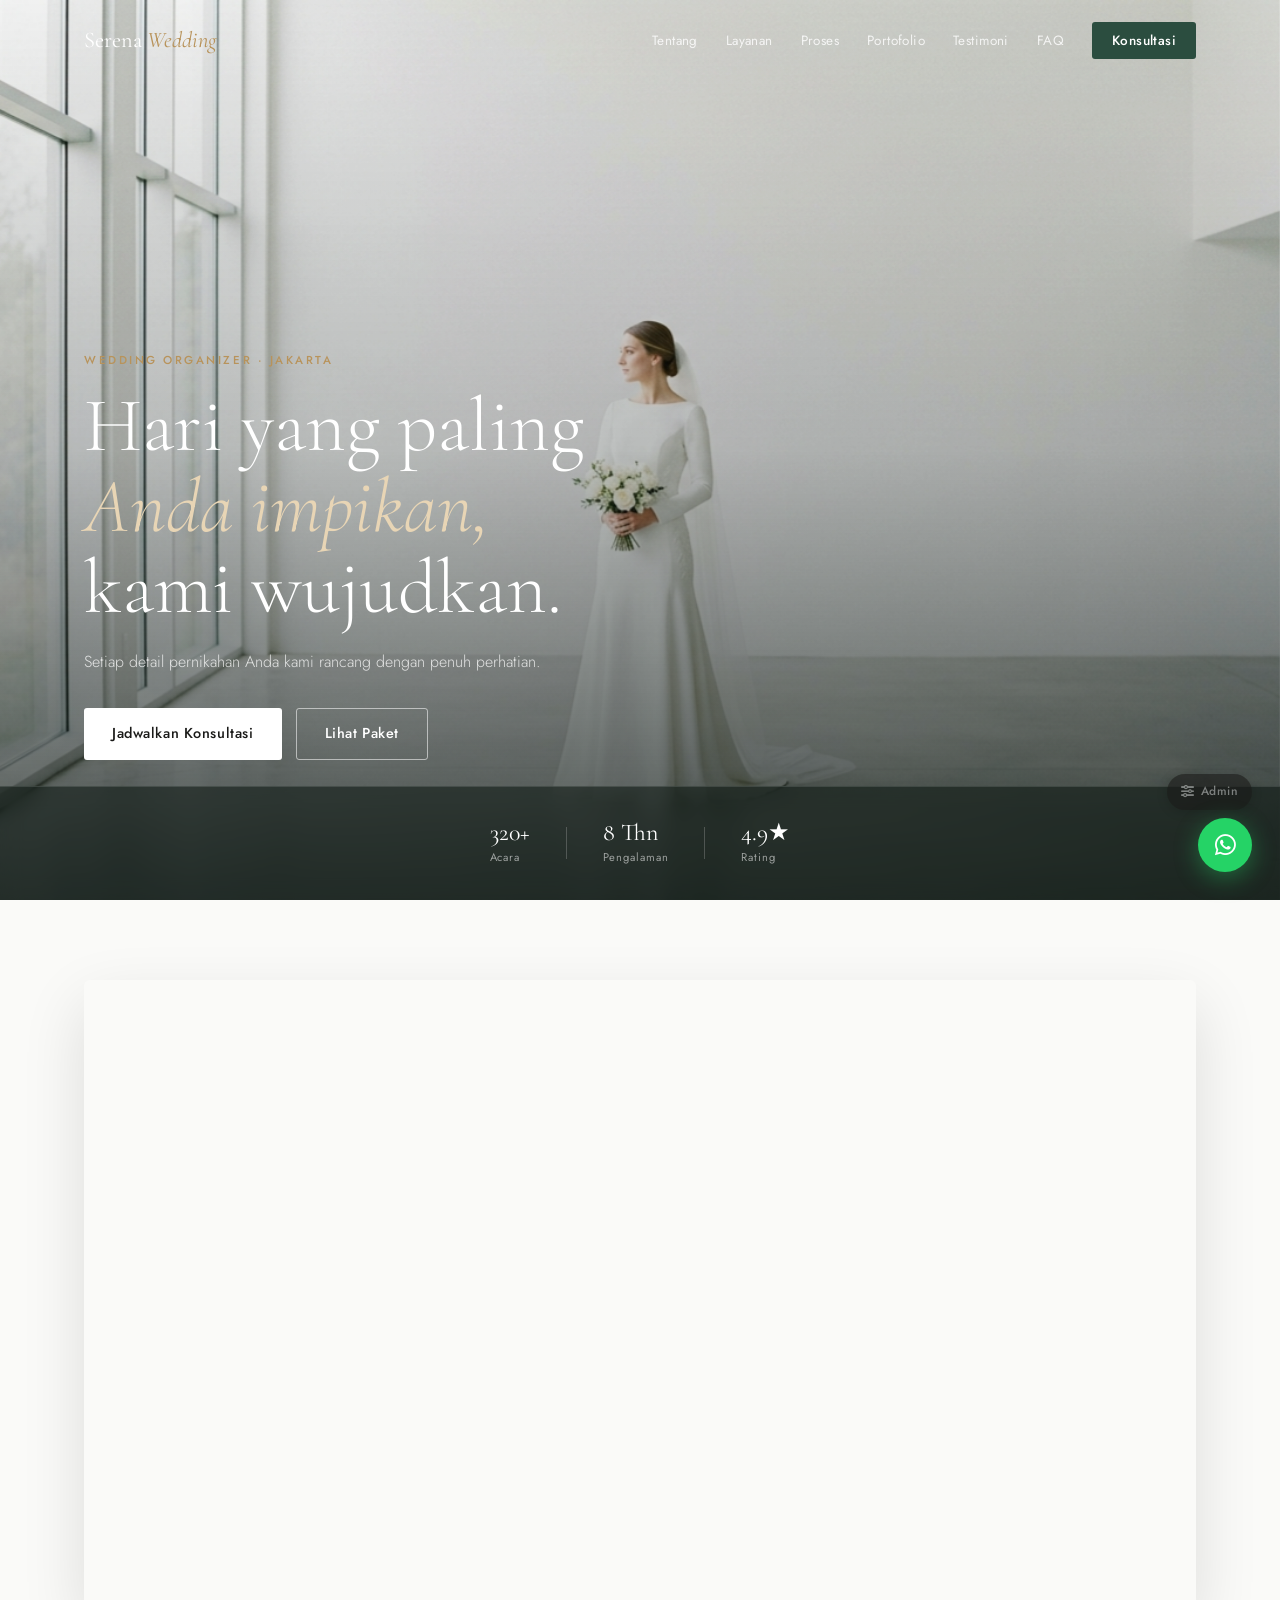
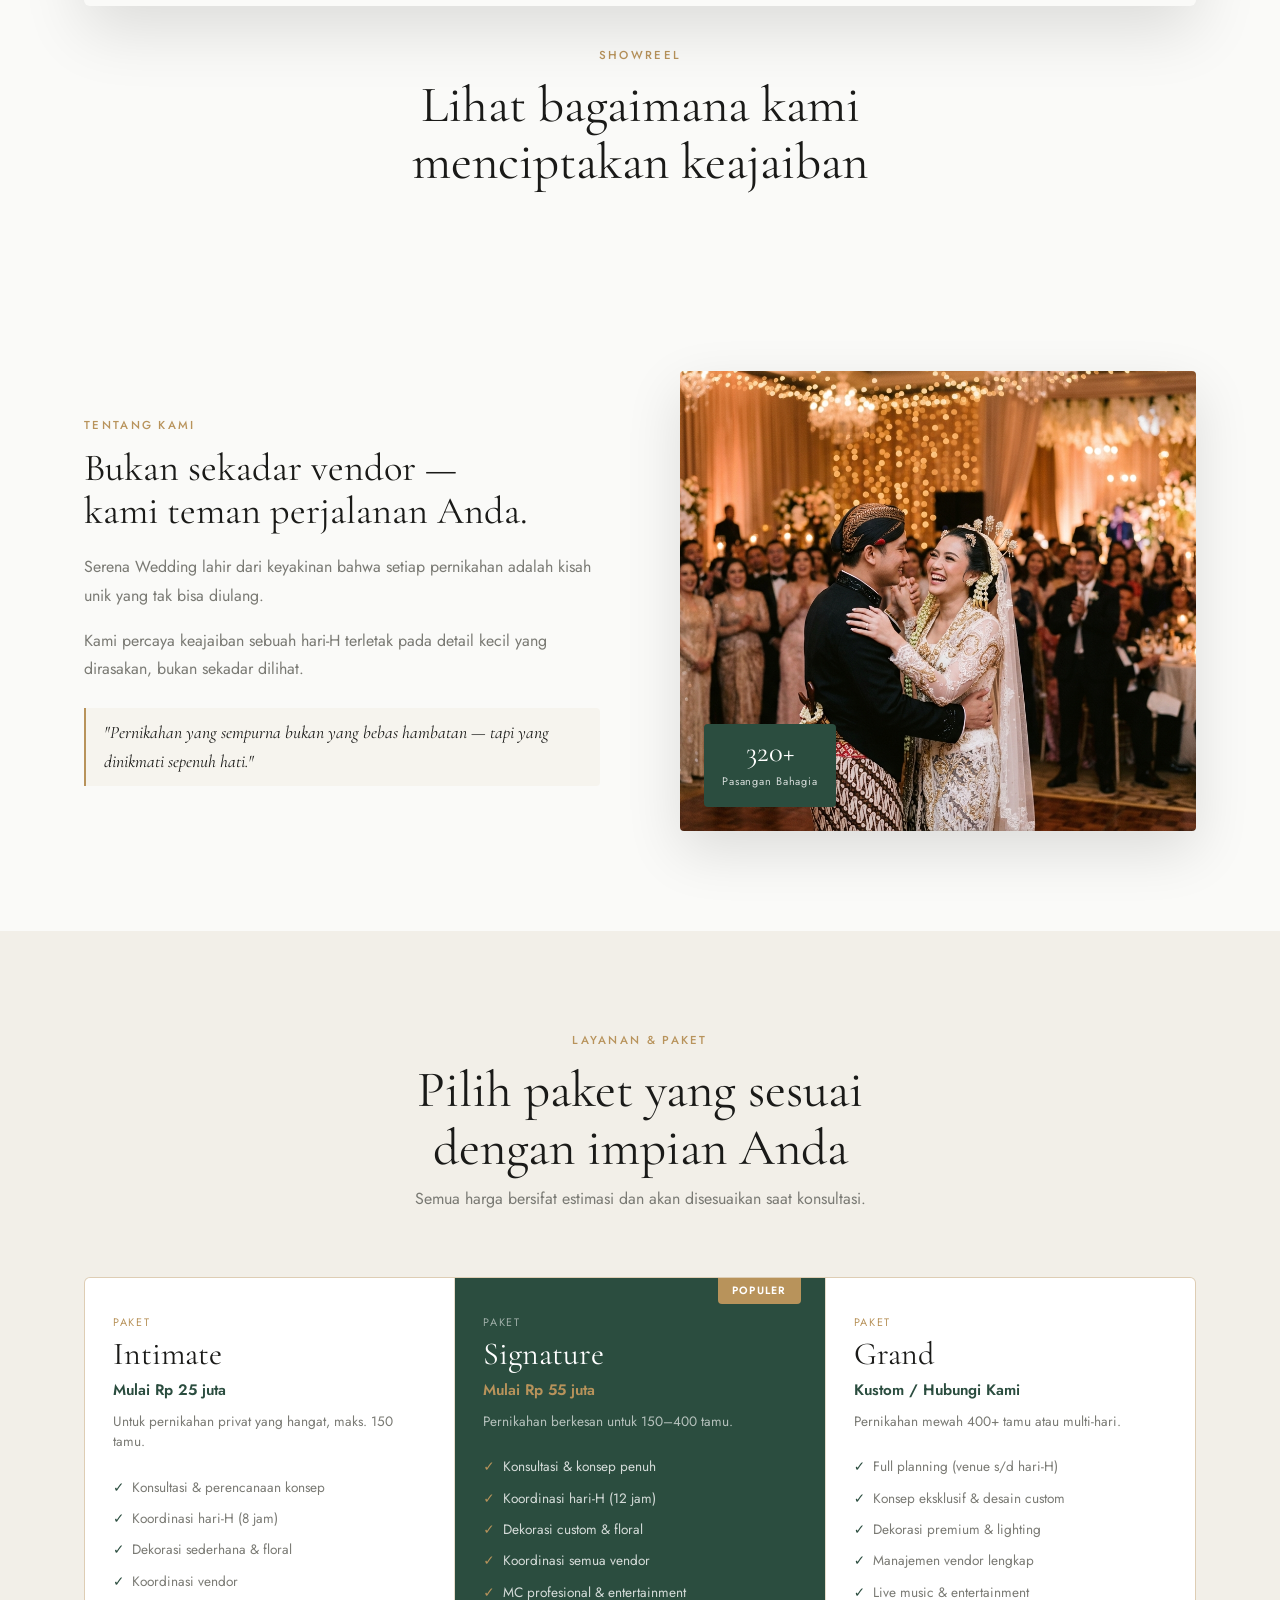
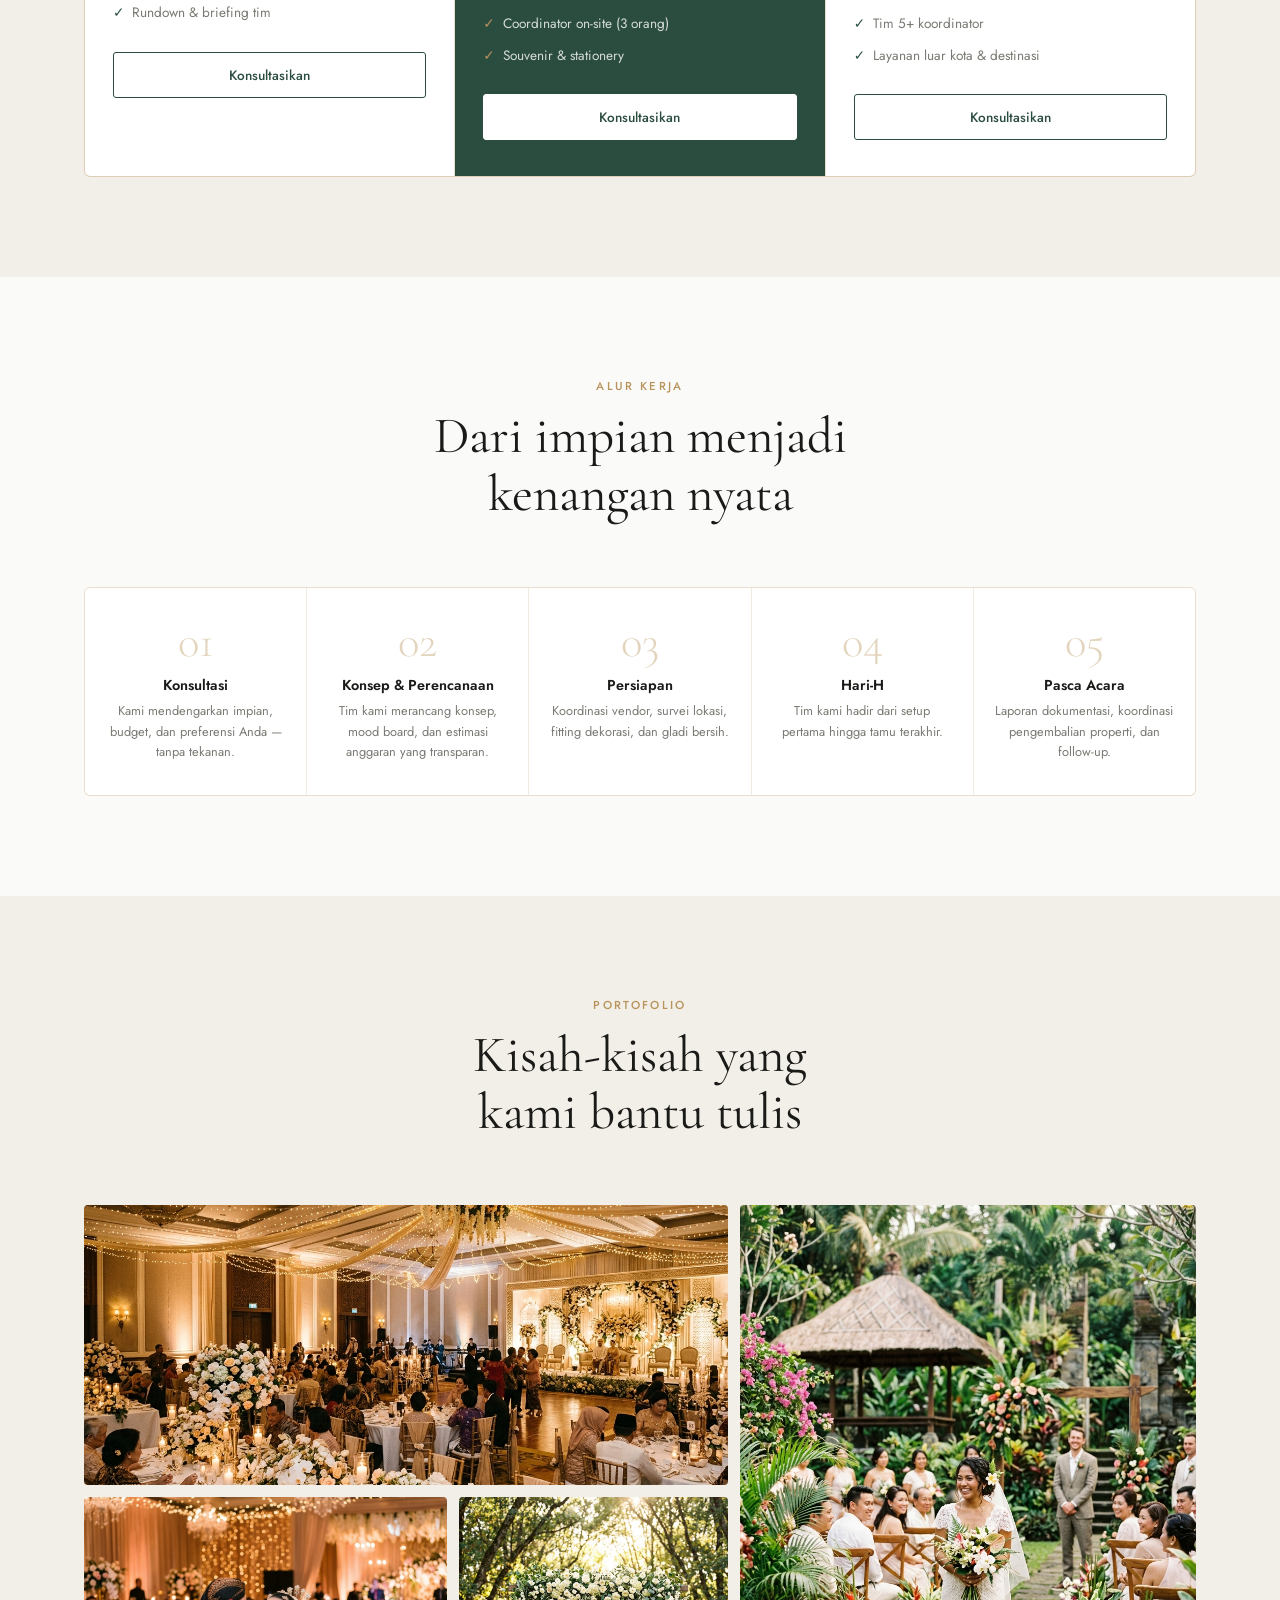
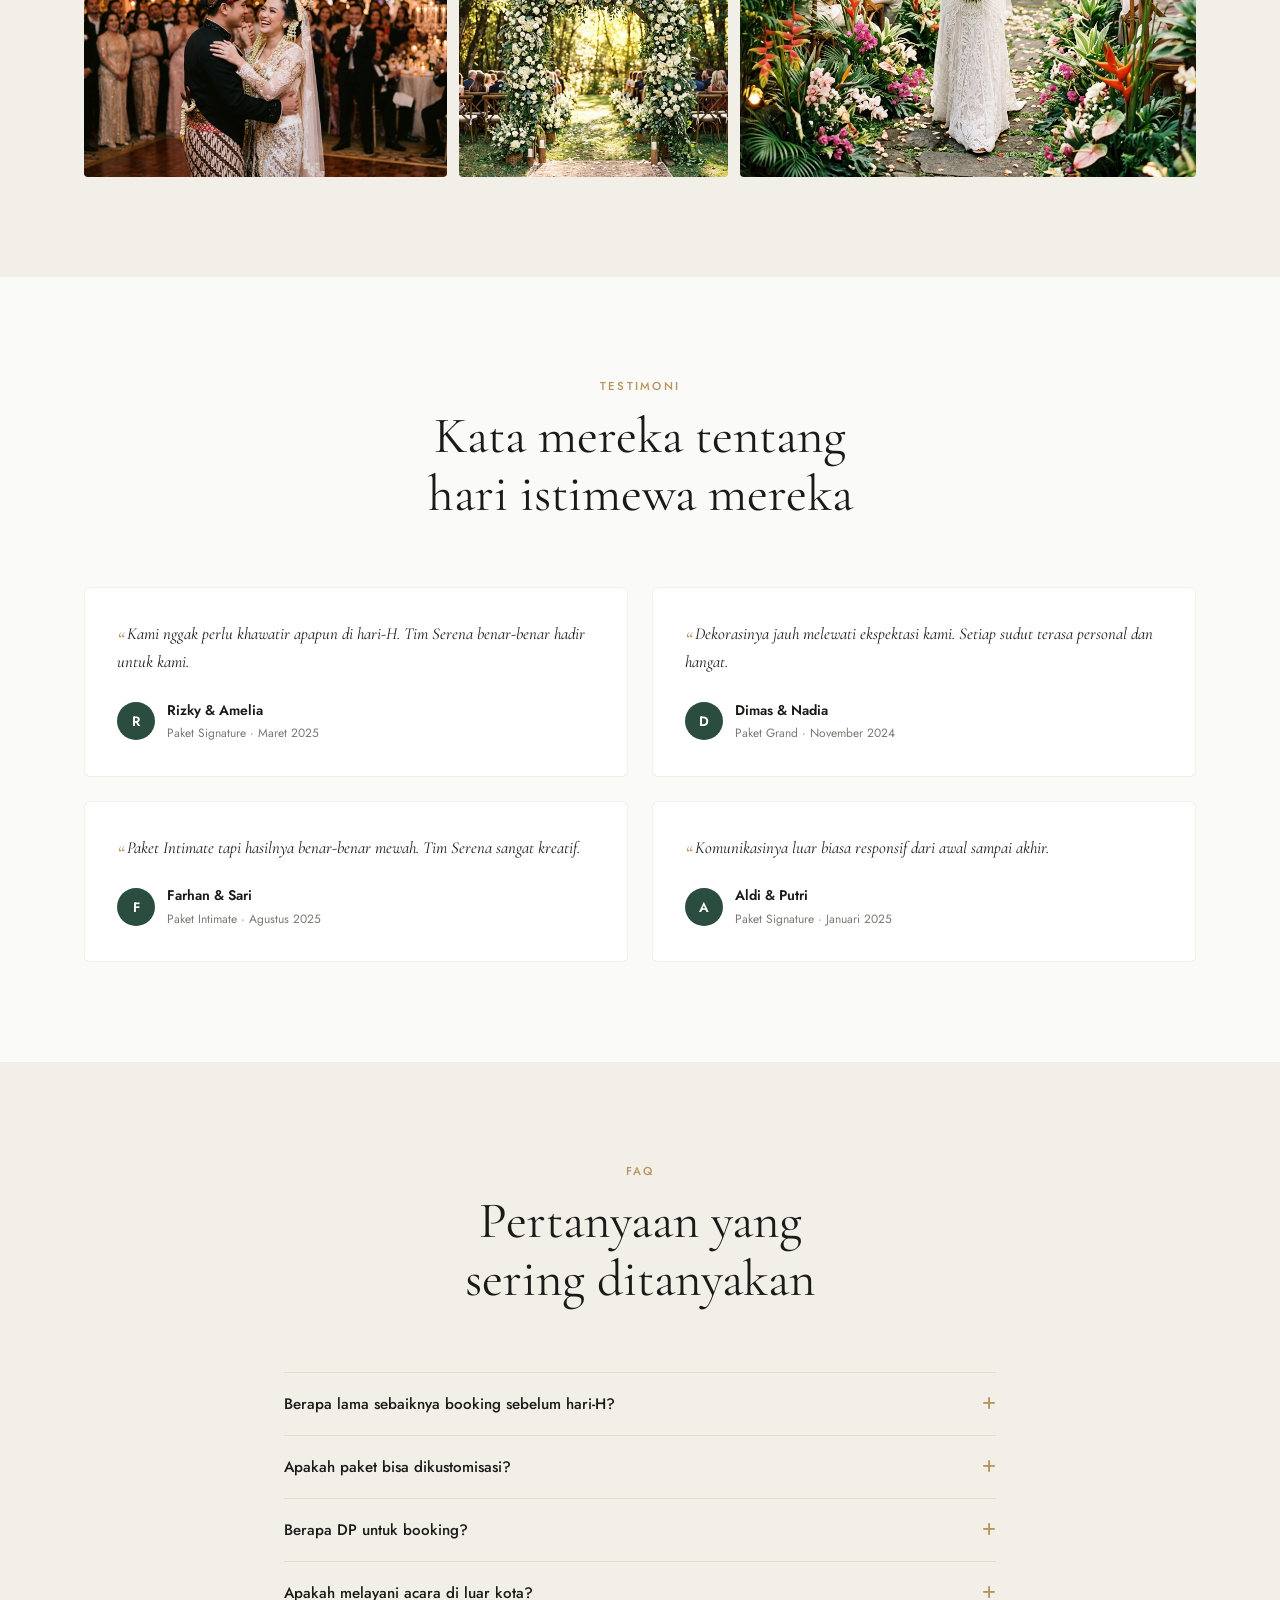
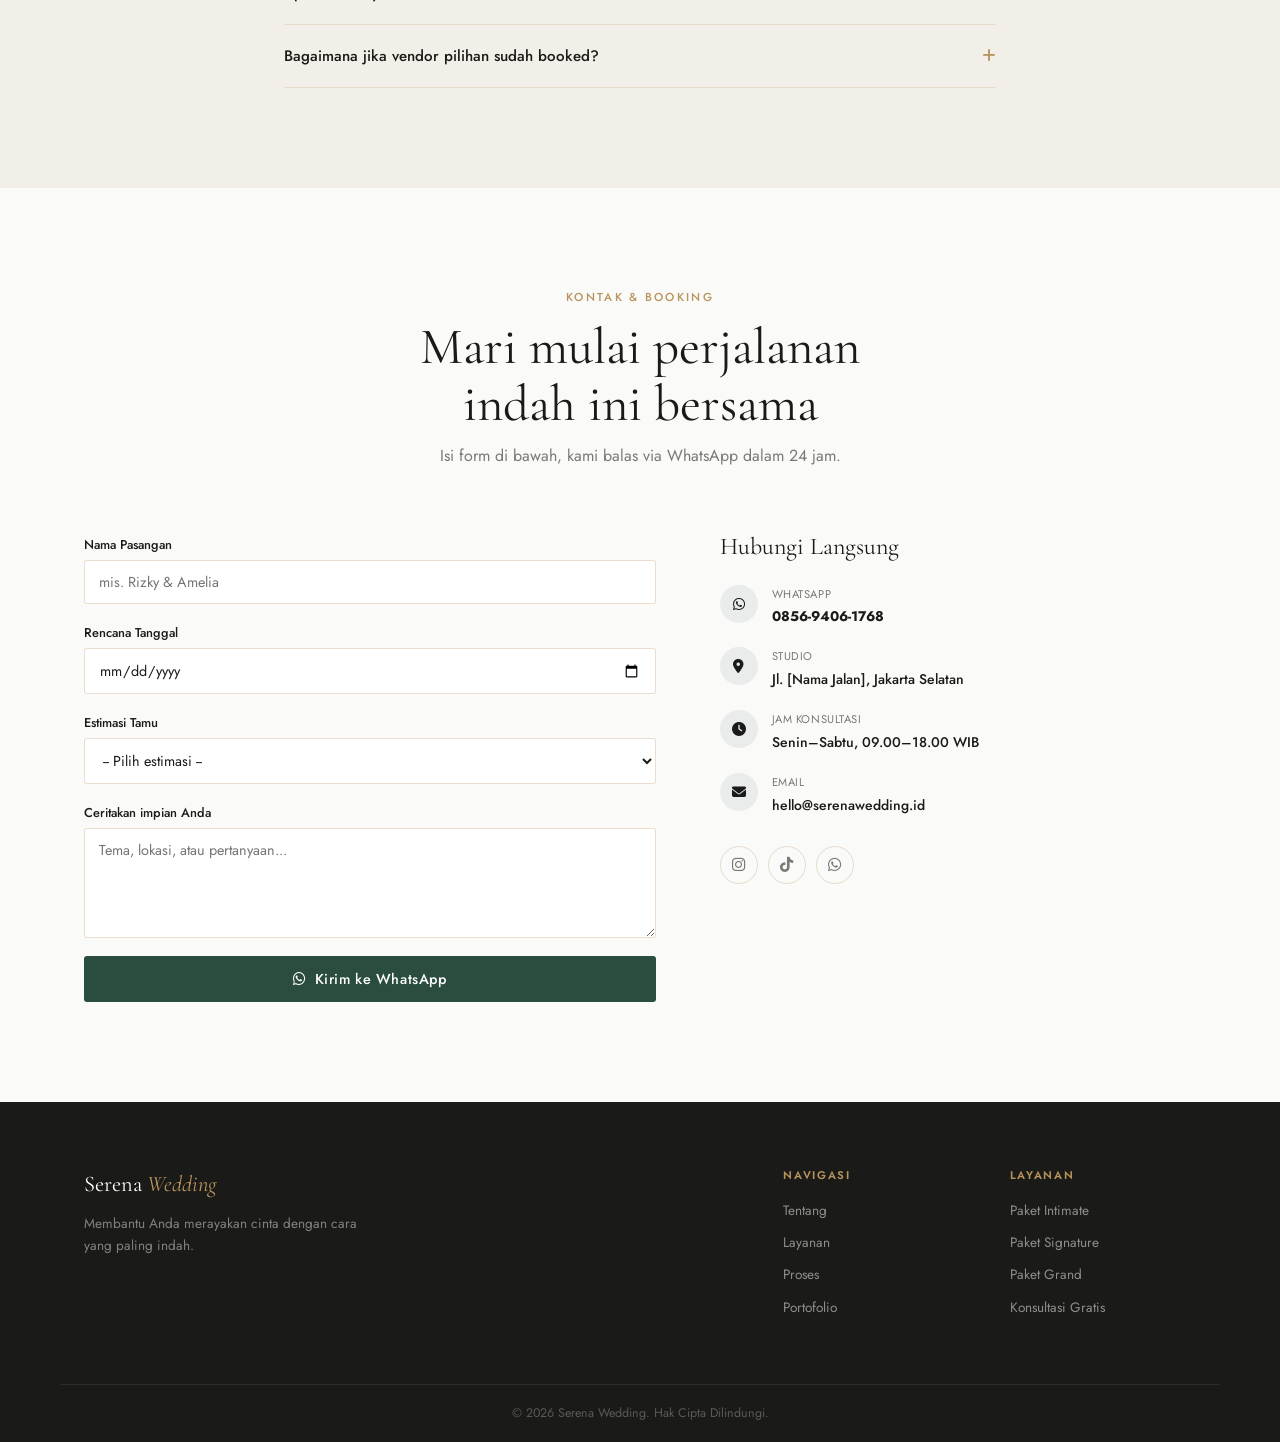
==== commit 8a033343: "fix: 4 perbaikan UI + CMS - Hero stats: posisi tengah (justify-content:center) - Paket: tombol Konsu" ====
--- a/index.html
+++ b/index.html
@@ -226,20 +226,36 @@
     </div>
     <div class="testi-grid">
       <div class="testi reveal">
+        <div class="testi__video" id="cms-t1-video-wrap" style="display:none"><iframe id="cms-t1-video" src="" frameborder="0" allow="autoplay;encrypted-media" allowfullscreen loading="lazy"></iframe></div>
         <p class="testi__quote" id="cms-t1-quote">"Kami nggak perlu khawatir apapun di hari-H. Tim Serena benar-benar hadir untuk kami — bahkan hal-hal kecil pun mereka perhatikan."</p>
-        <div class="testi__meta"><span class="testi__av">R</span><div><p class="testi__name" id="cms-t1-name">Rizky & Amelia</p><p class="testi__pkg" id="cms-t1-pkg">Paket Signature · Maret 2025</p></div></div>
+        <div class="testi__meta">
+          <div class="testi__av-wrap"><img class="testi__photo" id="cms-t1-photo" src="" alt=""/><span class="testi__av" id="cms-t1-av">R</span></div>
+          <div><p class="testi__name" id="cms-t1-name">Rizky & Amelia</p><p class="testi__pkg" id="cms-t1-pkg">Paket Signature · Maret 2025</p></div>
+        </div>
       </div>
       <div class="testi reveal">
+        <div class="testi__video" id="cms-t2-video-wrap" style="display:none"><iframe id="cms-t2-video" src="" frameborder="0" allow="autoplay;encrypted-media" allowfullscreen loading="lazy"></iframe></div>
         <p class="testi__quote" id="cms-t2-quote">"Dekorasinya jauh melewati ekspektasi kami. Setiap sudut terasa personal dan hangat, bukan template."</p>
-        <div class="testi__meta"><span class="testi__av">D</span><div><p class="testi__name" id="cms-t2-name">Dimas & Nadia</p><p class="testi__pkg" id="cms-t2-pkg">Paket Grand · November 2024</p></div></div>
+        <div class="testi__meta">
+          <div class="testi__av-wrap"><img class="testi__photo" id="cms-t2-photo" src="" alt=""/><span class="testi__av" id="cms-t2-av">D</span></div>
+          <div><p class="testi__name" id="cms-t2-name">Dimas & Nadia</p><p class="testi__pkg" id="cms-t2-pkg">Paket Grand · November 2024</p></div>
+        </div>
       </div>
       <div class="testi reveal">
+        <div class="testi__video" id="cms-t3-video-wrap" style="display:none"><iframe id="cms-t3-video" src="" frameborder="0" allow="autoplay;encrypted-media" allowfullscreen loading="lazy"></iframe></div>
         <p class="testi__quote" id="cms-t3-quote">"Paket Intimate tapi hasilnya benar-benar mewah. Tim Serena sangat kreatif dan membantu kami tanpa henti."</p>
-        <div class="testi__meta"><span class="testi__av">F</span><div><p class="testi__name" id="cms-t3-name">Farhan & Sari</p><p class="testi__pkg" id="cms-t3-pkg">Paket Intimate · Agustus 2025</p></div></div>
+        <div class="testi__meta">
+          <div class="testi__av-wrap"><img class="testi__photo" id="cms-t3-photo" src="" alt=""/><span class="testi__av" id="cms-t3-av">F</span></div>
+          <div><p class="testi__name" id="cms-t3-name">Farhan & Sari</p><p class="testi__pkg" id="cms-t3-pkg">Paket Intimate · Agustus 2025</p></div>
+        </div>
       </div>
       <div class="testi reveal">
+        <div class="testi__video" id="cms-t4-video-wrap" style="display:none"><iframe id="cms-t4-video" src="" frameborder="0" allow="autoplay;encrypted-media" allowfullscreen loading="lazy"></iframe></div>
         <p class="testi__quote" id="cms-t4-quote">"Komunikasinya luar biasa responsif dari awal sampai akhir. Proses persiapan 6 bulan terasa ringan karena mereka pegang kemudi."</p>
-        <div class="testi__meta"><span class="testi__av">A</span><div><p class="testi__name" id="cms-t4-name">Aldi & Putri</p><p class="testi__pkg" id="cms-t4-pkg">Paket Signature · Januari 2025</p></div></div>
+        <div class="testi__meta">
+          <div class="testi__av-wrap"><img class="testi__photo" id="cms-t4-photo" src="" alt=""/><span class="testi__av" id="cms-t4-av">A</span></div>
+          <div><p class="testi__name" id="cms-t4-name">Aldi & Putri</p><p class="testi__pkg" id="cms-t4-pkg">Paket Signature · Januari 2025</p></div>
+        </div>
       </div>
     </div>
   </div>
@@ -316,8 +332,15 @@
 <!-- Floating WA -->
 <a href="https://wa.me/6285694061768?text=Halo%20Serena%20Wedding%2C%20saya%20ingin%20berkonsultasi." id="cms-wa-float" class="wa-float" target="_blank" aria-label="WhatsApp"><i class="fab fa-whatsapp"></i></a>
 
-<!-- Admin link (hidden) -->
-<a href="admin/login.html" style="position:fixed;bottom:28px;left:28px;width:36px;height:36px;background:rgba(0,0,0,0.15);border-radius:50%;display:flex;align-items:center;justify-content:center;color:rgba(255,255,255,0.5);font-size:0.75rem;text-decoration:none;z-index:999;" title="Admin"><i class="fas fa-lock"></i></a>
+<!-- Admin CMS Button -->
+<a href="admin/login.html" id="adminBtn" class="admin-btn" title="CMS Admin Panel">
+  <i class="fas fa-sliders-h"></i><span>Admin</span>
+</a>
+<style>
+.admin-btn{position:fixed;bottom:90px;right:28px;background:#1A1A18;color:rgba(255,255,255,0.7);padding:8px 14px;border-radius:20px;font-family:'Jost',sans-serif;font-size:.75rem;font-weight:500;display:flex;align-items:center;gap:6px;text-decoration:none;z-index:998;opacity:0.6;transition:opacity .3s,background .3s;box-shadow:0 2px 12px rgba(0,0,0,.25);letter-spacing:.04em}
+.admin-btn:hover{opacity:1;background:#2B4D3F;color:#fff}
+.admin-btn i{font-size:.8rem}
+</style>
 
 <script src="cms.js"></script>
 <script src="script.js"></script>
--- a/style.css
+++ b/style.css
@@ -77,14 +77,14 @@
 .hero__img{width:100%;height:100%;object-fit:cover;object-position:center 20%;animation:heroKen 9s ease forwards}
 @keyframes heroKen{from{transform:scale(1.06)}to{transform:scale(1)}}
 .hero__veil{position:absolute;inset:0;background:linear-gradient(to top,rgba(10,20,16,.75) 0%,rgba(10,20,16,.25) 50%,rgba(10,20,16,.05) 100%)}
-.hero__body{position:relative;z-index:1;max-width:1160px;margin:0 auto;padding:0 24px 120px;width:100%}
+.hero__body{position:relative;z-index:1;max-width:1160px;margin:0 auto;padding:0 24px 140px;width:100%}
 .hero__eyebrow{display:block;font-size:.72rem;font-weight:500;letter-spacing:.22em;text-transform:uppercase;color:var(--c-gold);margin-bottom:16px}
 .hero__title{font-size:clamp(3rem,6vw,5rem);font-weight:300;color:#fff;margin-bottom:20px;line-height:1.05}
 .hero__title em{font-style:italic;color:#e8d5b5}
 .hero__sub{font-size:1rem;color:rgba(255,255,255,.78);max-width:480px;margin-bottom:32px;font-weight:300;line-height:1.75}
 .hero__actions{display:flex;gap:14px;flex-wrap:wrap}
-.hero__stats{position:absolute;bottom:0;left:0;right:0;z-index:1;background:rgba(10,20,16,.55);backdrop-filter:blur(10px);border-top:1px solid rgba(255,255,255,.12)}
-.hero__stats>*{max-width:1160px;margin:0 auto;padding:0 24px;display:flex;align-items:center;gap:32px}
+.hero__stats{position:absolute;bottom:0;left:0;right:0;z-index:1;background:rgba(10,20,16,.55);backdrop-filter:blur(10px);border-top:1px solid rgba(255,255,255,.12);display:flex;align-items:center;justify-content:center;gap:36px;padding:16px 24px;flex-wrap:wrap}
+
 .hero__stat{display:flex;flex-direction:column;padding:18px 0}
 .hero__stat-num{font-family:var(--ff-serif);font-size:1.5rem;color:#fff;line-height:1}
 .hero__stat-lbl{font-size:.7rem;color:rgba(255,255,255,.55);letter-spacing:.08em;margin-top:3px}
@@ -126,7 +126,7 @@
 .pkg__list li::before{content:'✓';color:var(--c-accent);font-weight:600;flex-shrink:0}
 .pkg--featured .pkg__list li{color:rgba(255,255,255,.8)}
 .pkg--featured .pkg__list li::before{color:var(--c-gold)}
-.pkg__btn{display:block;text-align:center;border:1.5px solid var(--c-accent);color:var(--c-accent);padding:11px;border-radius:3px;font-size:.85rem;font-weight:500;transition:all var(--dur)}
+.pkg__btn{display:block;text-align:center;border:1.5px solid var(--c-accent);color:var(--c-accent);padding:11px;border-radius:3px;font-size:.85rem;font-weight:500;transition:all var(--dur);margin-top:auto}
 .pkg__btn:hover{background:var(--c-accent);color:#fff}
 .pkg__btn--white{background:#fff;color:var(--c-accent);border-color:#fff}
 .pkg__btn--white:hover{background:var(--c-alt);border-color:var(--c-alt)}
@@ -155,6 +155,12 @@
 .testi-grid{display:grid;grid-template-columns:repeat(2,1fr);gap:24px}
 .testi{background:var(--c-surface);border:1px solid rgba(184,147,91,.15);border-radius:6px;padding:32px;transition:box-shadow var(--dur)}
 .testi:hover{box-shadow:0 8px 32px rgba(43,77,63,.08)}
+
+.testi__video{position:relative;padding-bottom:56.25%;height:0;border-radius:6px;overflow:hidden;margin-bottom:16px}
+.testi__video iframe{position:absolute;top:0;left:0;width:100%;height:100%}
+.testi__photo{width:38px;height:38px;border-radius:50%;object-fit:cover;border:2px solid var(--c-gold);flex-shrink:0;display:none}
+.testi__av-wrap{position:relative;flex-shrink:0}
+
 .testi__quote{font-family:var(--ff-serif);font-size:1.05rem;font-style:italic;color:var(--c-ink);line-height:1.7;margin-bottom:22px}
 .testi__quote::before{content:'\201C';color:var(--c-gold);font-size:1.4rem;line-height:0;vertical-align:-.3em;margin-right:3px}
 .testi__meta{display:flex;align-items:center;gap:12px}
@@ -222,9 +228,9 @@
   .nav__links a{font-size:1.2rem;color:rgba(255,255,255,.8)!important}
   .nav__hamburger{display:flex;z-index:1001}
   .nav__hamburger.open span{background:#fff!important}
-  .hero__body{padding:0 24px 80px}
+  .hero__body{padding:0 24px 100px}
   .hero__title{font-size:2.5rem}
-  .hero__stats>*{gap:16px}
+  .hero__stats{gap:16px;padding:14px 24px}
   .grid-2{grid-template-columns:1fr;gap:48px}
   .about__img-frame img{height:300px}
   .gallery{grid-template-columns:1fr 1fr;grid-template-rows:auto;gap:10px}
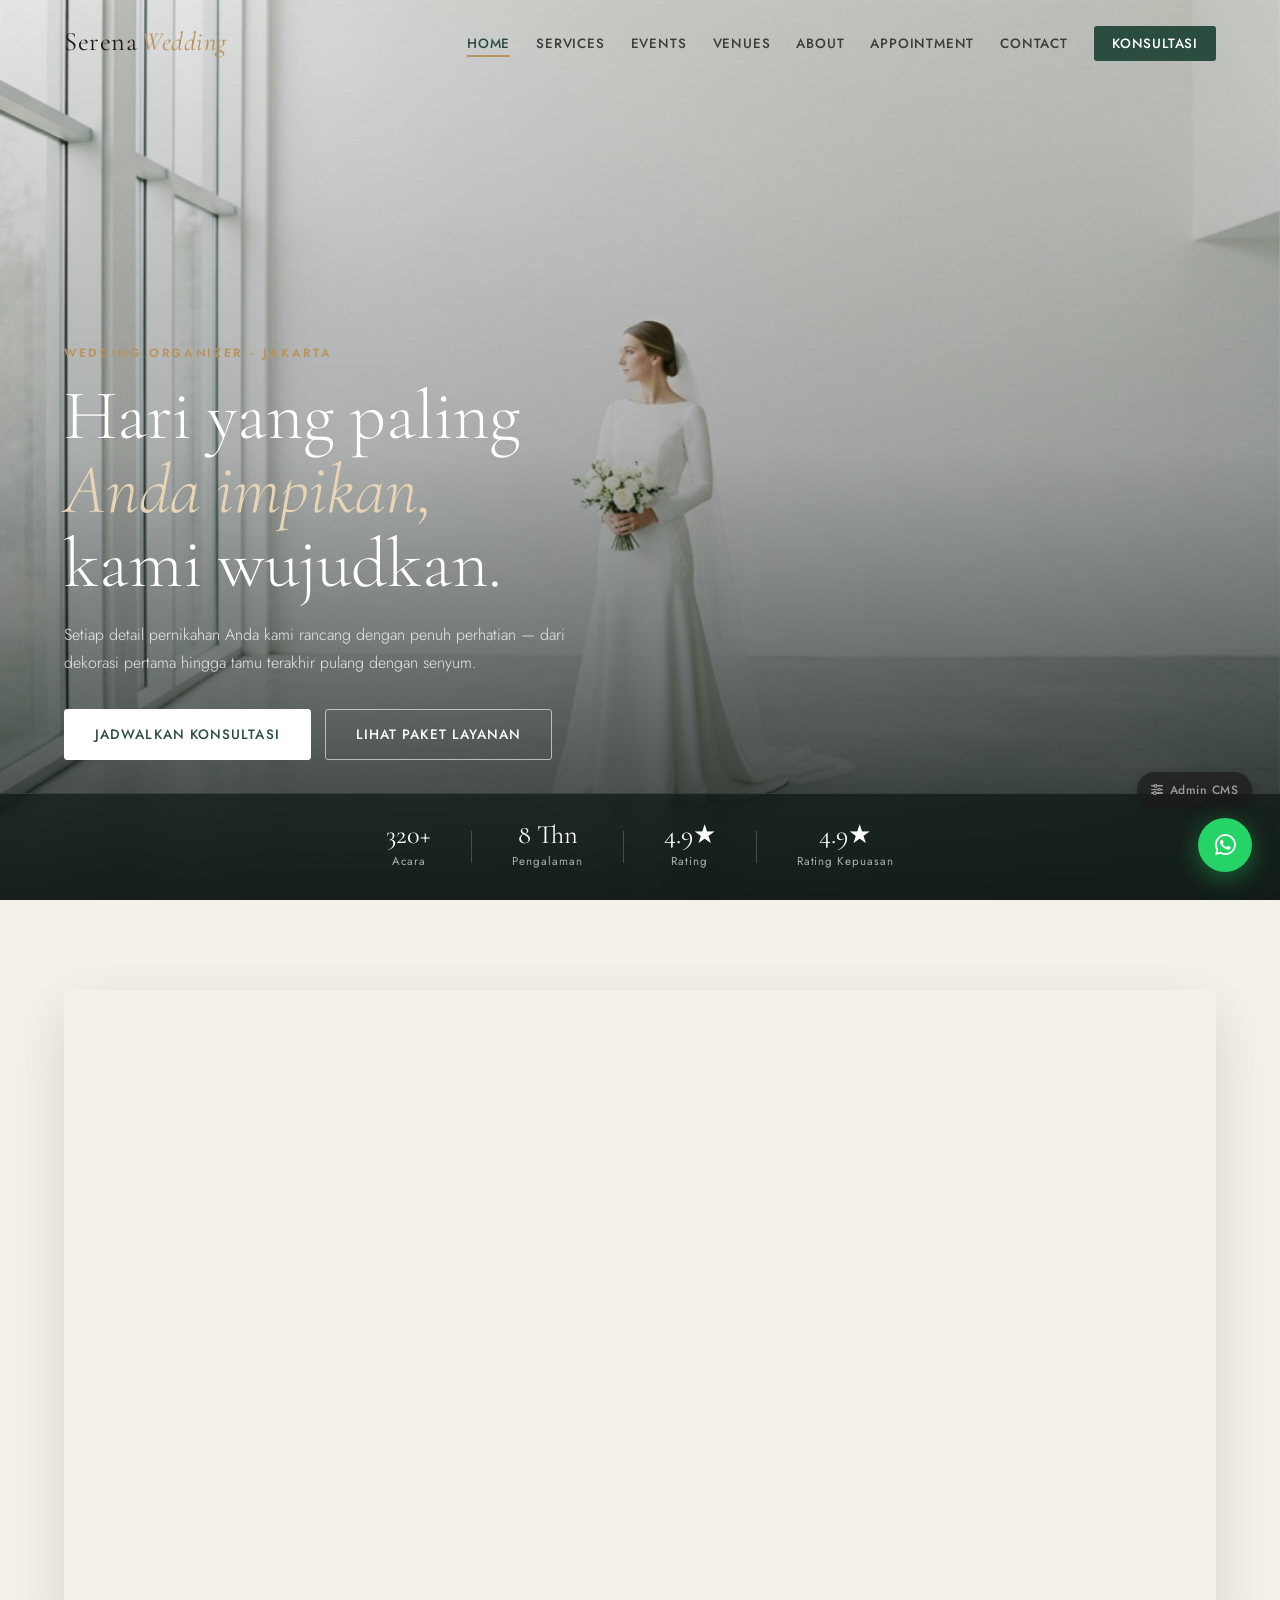
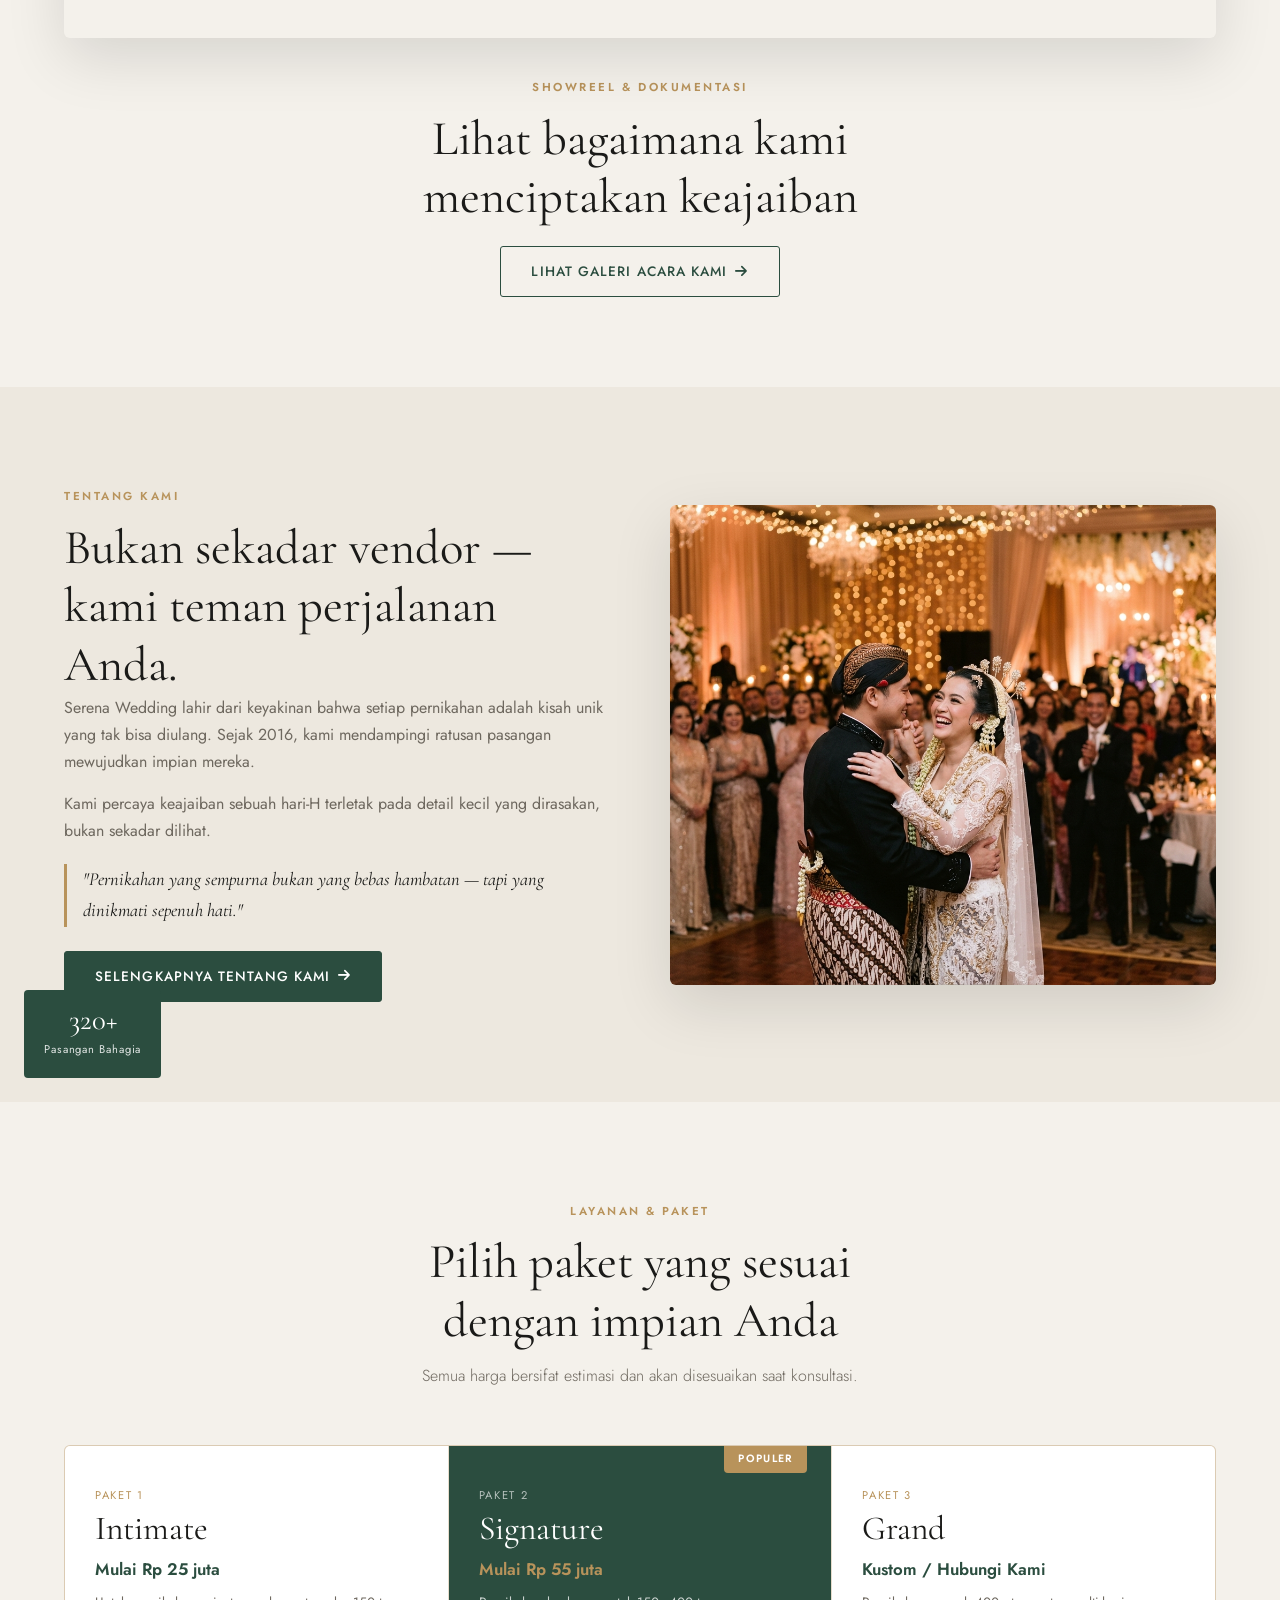
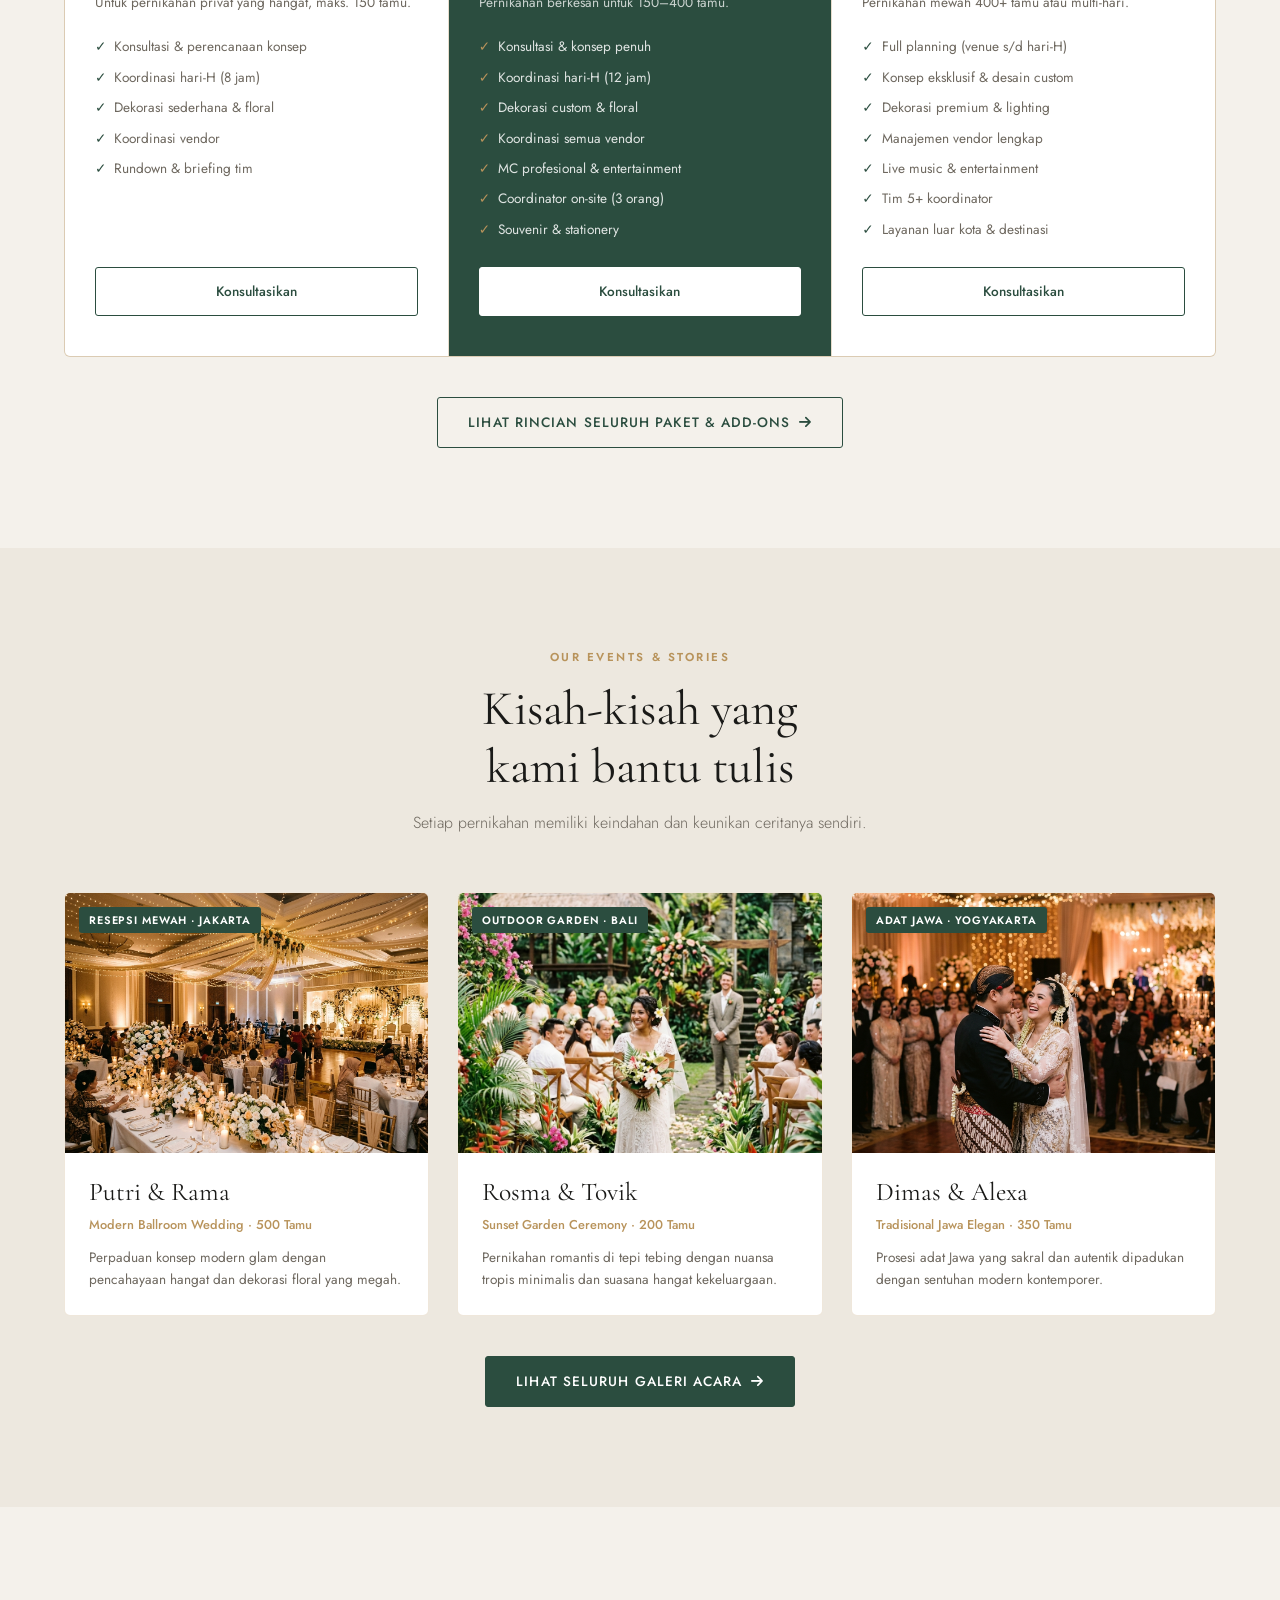
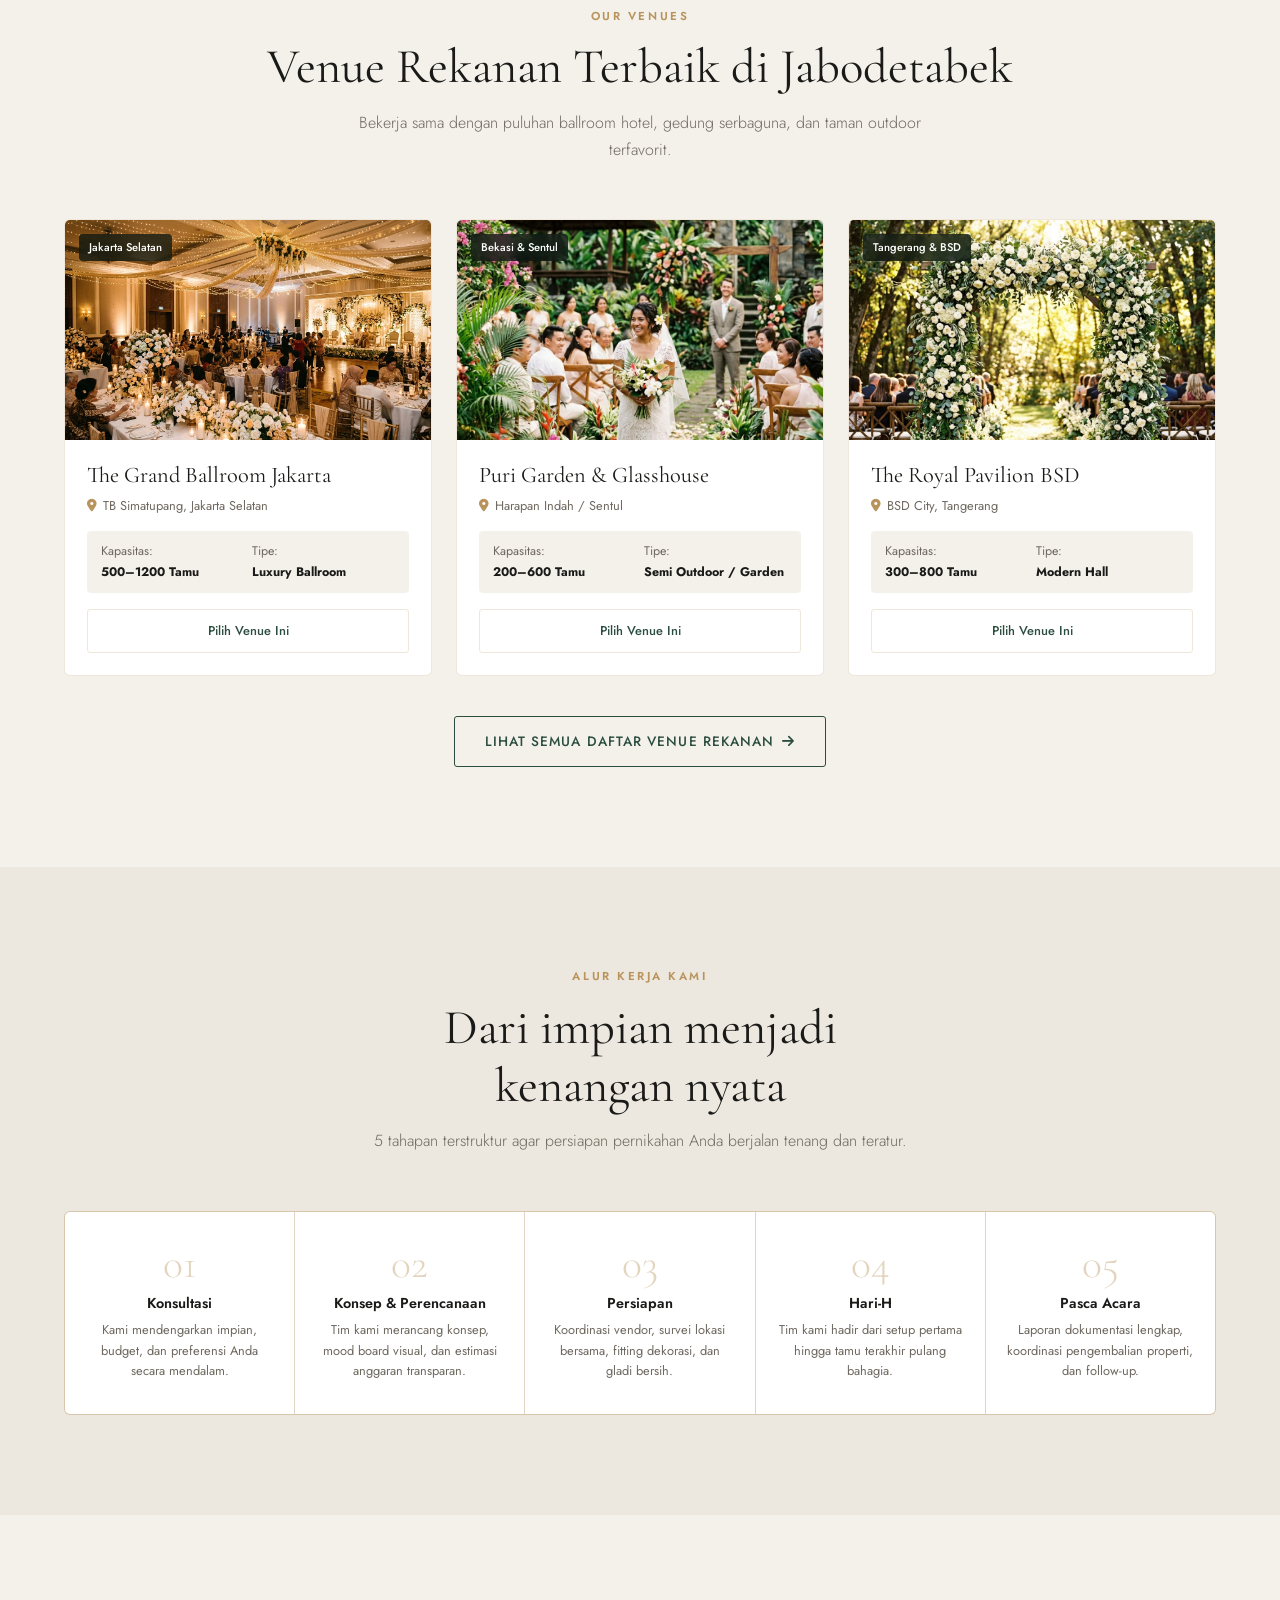
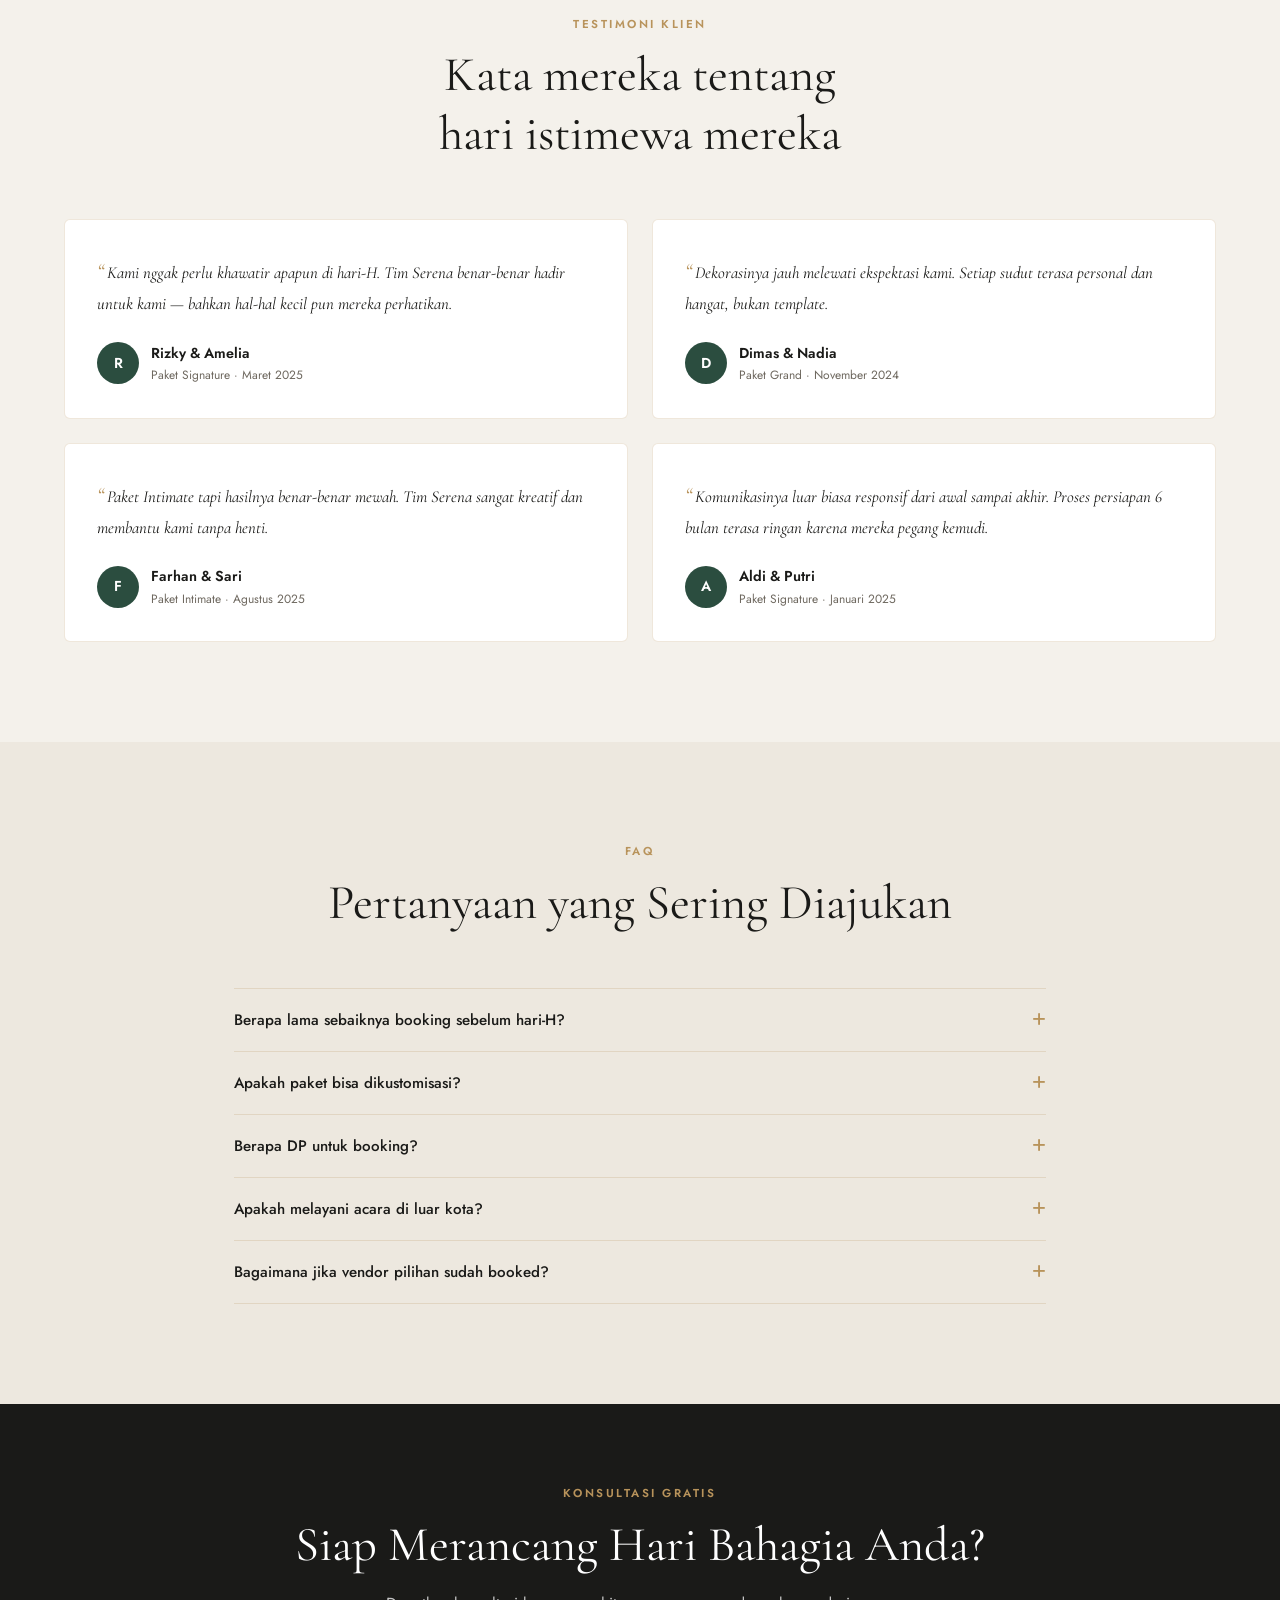
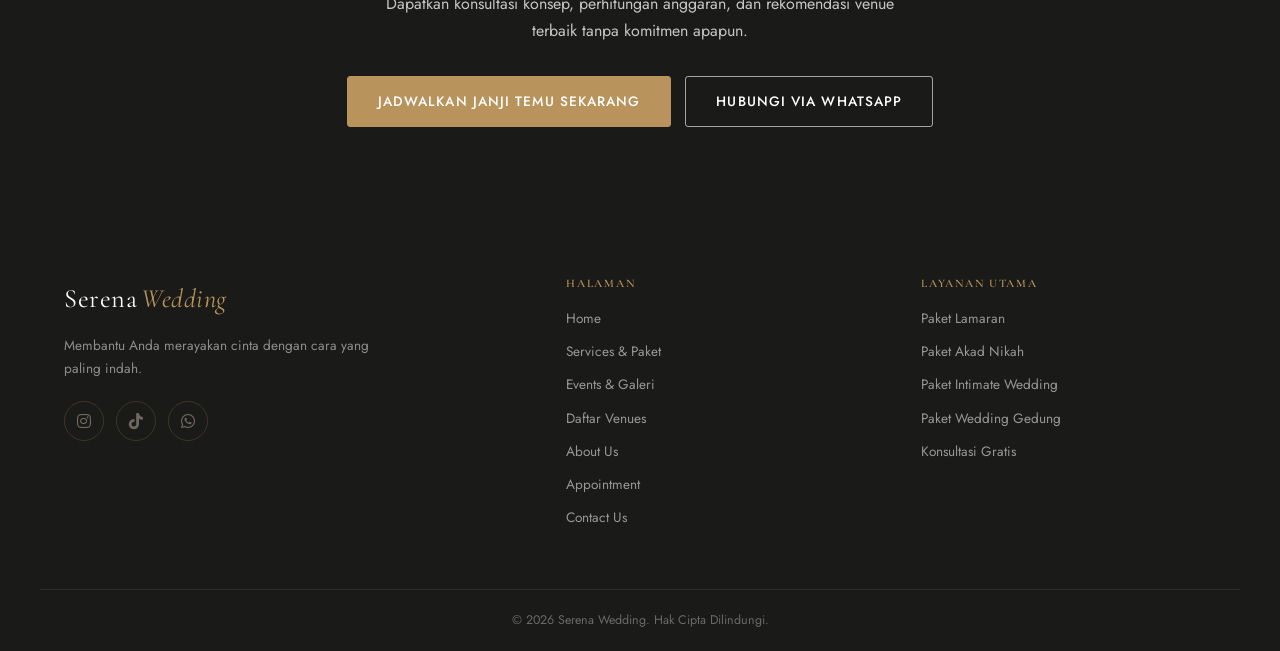
==== commit 258fe3e8: "feat: complete multi-page architecture inspired by JWS Wedding (Services, Events, Venues, About, App" ====
--- a/index.html
+++ b/index.html
@@ -2,32 +2,40 @@
 <html lang="id">
 <head>
   <meta charset="UTF-8"/>
-  <meta name="viewport" content="width=device-width,initial-scale=1"/>
-  <title id="cms-title">Serena Wedding | Wedding Organizer Profesional Jakarta</title>
-  <meta name="description" id="cms-desc" content="Wedding organizer berpengalaman dengan sentuhan personal dan desain kontemporer untuk setiap momen pernikahan Anda."/>
-  <meta property="og:title" id="cms-og-title" content="Serena Wedding | Wedding Organizer Profesional Jakarta"/>
-  <meta property="og:description" id="cms-og-desc" content="Wedding organizer berpengalaman dengan sentuhan personal dan desain kontemporer."/>
+  <meta name="viewport" content="width=device-width, initial-scale=1.0"/>
+  <title id="cms-title">Serena Wedding | Wedding Organizer Profesional Jakarta & Bekasi</title>
+  <meta name="description" id="cms-desc" content="Serena Wedding adalah wedding organizer profesional di Jakarta dan Bekasi. Wujudkan pernikahan impian Anda dengan sentuhan elegan dan tanpa rasa khawatir."/>
+  
+  <!-- Open Graph -->
+  <meta property="og:type" content="website"/>
+  <meta property="og:title" id="cms-og-title" content="Serena Wedding | Wedding Organizer Profesional"/>
+  <meta property="og:description" id="cms-og-desc" content="Wedding organizer profesional dengan sentuhan personal untuk hari istimewa Anda."/>
   <meta property="og:image" id="cms-og-image" content="Assets/hero_main.jpg"/>
+
+  <!-- Google Fonts -->
   <link rel="preconnect" href="https://fonts.googleapis.com"/>
   <link rel="preconnect" href="https://fonts.gstatic.com" crossorigin/>
-  <link href="https://fonts.googleapis.com/css2?family=Cormorant+Garamond:ital,wght@0,300;0,400;0,500;1,300;1,400&family=Jost:wght@300;400;500&display=swap" rel="stylesheet"/>
+  <link href="https://fonts.googleapis.com/css2?family=Cormorant+Garamond:ital,wght@0,300;0,400;0,500;1,300;1,400;1,500&family=Jost:wght@300;400;500;600&display=swap" rel="stylesheet"/>
+
+  <!-- Font Awesome -->
   <link rel="stylesheet" href="https://cdnjs.cloudflare.com/ajax/libs/font-awesome/6.4.0/css/all.min.css"/>
   <link rel="stylesheet" href="style.css"/>
 </head>
 <body>
 
 <!-- NAVBAR -->
-<nav id="mainNav" class="nav">
-  <div class="nav__inner">
-    <a href="#" class="nav__brand" id="cms-brand-name">Serena <em>Wedding</em></a>
+<nav class="nav" id="mainNav">
+  <div class="container nav__inner">
+    <a href="index.html" class="nav__brand" id="cms-brand-name">Serena <em>Wedding</em></a>
     <ul class="nav__links" id="navLinks">
-      <li><a href="#tentang">Tentang</a></li>
-      <li><a href="#layanan">Layanan</a></li>
-      <li><a href="#proses">Proses</a></li>
-      <li><a href="#portofolio">Portofolio</a></li>
-      <li><a href="#testimoni">Testimoni</a></li>
-      <li><a href="#faq">FAQ</a></li>
-      <li><a href="#kontak" class="nav__cta">Konsultasi</a></li>
+      <li><a href="index.html" class="active">Home</a></li>
+      <li><a href="services.html">Services</a></li>
+      <li><a href="events.html">Events</a></li>
+      <li><a href="venues.html">Venues</a></li>
+      <li><a href="about.html">About</a></li>
+      <li><a href="appointment.html">Appointment</a></li>
+      <li><a href="contact.html">Contact</a></li>
+      <li><a href="appointment.html" class="nav__cta">Konsultasi</a></li>
     </ul>
     <button class="nav__hamburger" id="hamburger" aria-label="Menu"><span></span><span></span><span></span></button>
   </div>
@@ -36,24 +44,26 @@
 <!-- HERO -->
 <section class="hero" id="beranda">
   <div class="hero__media">
-    <img src="Assets/hero_main.jpg" alt="Hero" class="hero__img" id="cms-hero-img" loading="eager"/>
+    <img src="Assets/hero_main.jpg" alt="Serena Wedding Hero" class="hero__img" id="cms-hero-img" loading="eager"/>
     <div class="hero__veil"></div>
   </div>
   <div class="hero__body">
-    <span class="hero__eyebrow" id="cms-hero-eyebrow">Wedding Organizer · Jakarta</span>
+    <span class="hero__eyebrow" id="cms-hero-eyebrow">Wedding Organizer · Jakarta & Bekasi</span>
     <h1 class="hero__title" id="cms-hero-title">Hari yang paling<br/><em>Anda impikan,</em><br/>kami wujudkan.</h1>
-    <p class="hero__sub" id="cms-hero-sub">Setiap detail pernikahan Anda kami rancang dengan penuh perhatian — dari dekorasi pertama hingga tamu terakhir pulang dengan senyum.</p>
+    <p class="hero__sub" id="cms-hero-sub">Setiap detail pernikahan Anda kami rancang dengan penuh perhatian — dari dekorasi pertama hingga tamu terakhir pulang dengan senyum bahagia.</p>
     <div class="hero__actions">
-      <a href="#kontak" class="btn btn--light">Jadwalkan Konsultasi</a>
-      <a href="#layanan" class="btn btn--ghost">Lihat Paket</a>
+      <a href="appointment.html" class="btn btn--light">Jadwalkan Konsultasi</a>
+      <a href="services.html" class="btn btn--ghost">Lihat Paket Layanan</a>
     </div>
   </div>
   <div class="hero__stats">
-    <div class="hero__stat"><span class="hero__stat-num" id="cms-stat1-num">320+</span><span class="hero__stat-lbl" id="cms-stat1-lbl">Acara</span></div>
+    <div class="hero__stat"><span class="hero__stat-num" id="cms-stat1-num">320+</span><span class="hero__stat-lbl" id="cms-stat1-lbl">Klien Bahagia</span></div>
     <div class="hero__stat-div"></div>
     <div class="hero__stat"><span class="hero__stat-num" id="cms-stat2-num">8 Thn</span><span class="hero__stat-lbl" id="cms-stat2-lbl">Pengalaman</span></div>
     <div class="hero__stat-div"></div>
-    <div class="hero__stat"><span class="hero__stat-num" id="cms-stat3-num">4.9★</span><span class="hero__stat-lbl" id="cms-stat3-lbl">Rating</span></div>
+    <div class="hero__stat"><span class="hero__stat-num" id="cms-stat3-num">45+</span><span class="hero__stat-lbl" id="cms-stat3-lbl">Partner Venue</span></div>
+    <div class="hero__stat-div"></div>
+    <div class="hero__stat"><span class="hero__stat-num">4.9★</span><span class="hero__stat-lbl">Rating Kepuasan</span></div>
   </div>
 </section>
 
@@ -61,28 +71,34 @@
 <section class="video-section" id="cms-video-section">
   <div class="container">
     <div class="video-wrap" id="cms-video-wrap">
-      <iframe id="cms-video-iframe" src="https://www.youtube.com/embed/dQw4w9WgXcQ" title="Showreel" frameborder="0" allow="autoplay; encrypted-media" allowfullscreen loading="lazy"></iframe>
-    </div>
-    <div class="video-caption">
-      <p class="eyebrow">Showreel</p>
-      <h2 id="cms-video-title">Lihat bagaimana kami<br/>menciptakan keajaiban</h2>
-    </div>
-  </div>
-</section>
-
-<!-- TENTANG -->
-<section class="section" id="tentang">
-  <div class="container grid-2">
+      <iframe id="cms-video-iframe" src="https://www.youtube.com/embed/dQw4w9WgXcQ" title="Serena Wedding Showreel" frameborder="0" allow="autoplay; encrypted-media" allowfullscreen loading="lazy"></iframe>
+    </div>
+    <div class="video-caption reveal">
+      <p class="eyebrow">Showreel & Dokumentasi</p>
+      <h2 id="cms-video-title">Lihat bagaimana kami<br/>menciptakan momen magis</h2>
+      <div style="margin-top:20px;">
+        <a href="events.html" class="btn btn--outline">Lihat Galeri Acara Kami <i class="fas fa-arrow-right"></i></a>
+      </div>
+    </div>
+  </div>
+</section>
+
+<!-- ABOUT PREVIEW -->
+<section class="section section--alt" id="tentang">
+  <div class="container about-grid">
     <div class="about__text reveal">
-      <p class="eyebrow" id="cms-about-eyebrow">Tentang Kami</p>
-      <h2 id="cms-about-title">Bukan sekadar vendor —<br/>kami teman perjalanan Anda.</h2>
-      <p class="body-copy" id="cms-about-body1">Serena Wedding lahir dari keyakinan bahwa setiap pernikahan adalah kisah unik yang tak bisa diulang. Sejak 2016, kami mendampingi ratusan pasangan mewujudkan impian mereka.</p>
-      <p class="body-copy" id="cms-about-body2">Kami percaya keajaiban sebuah hari-H terletak pada detail kecil yang dirasakan, bukan sekadar dilihat.</p>
-      <blockquote class="pullquote" id="cms-about-quote">"Pernikahan yang sempurna bukan yang bebas hambatan — tapi yang dinikmati sepenuh hati."</blockquote>
+      <p class="eyebrow" id="cms-about-eyebrow">Tentang Serena Wedding</p>
+      <h2 id="cms-about-title">Bukan sekadar vendor —<br/>kami sahabat perjalanan Anda.</h2>
+      <p class="body-copy" id="cms-about-body1" style="margin-bottom:14px;color:var(--c-muted)">Serena Wedding lahir dari keyakinan bahwa setiap pernikahan adalah kisah cinta unik yang tak bisa diulang. Sejak 2016, kami mendampingi ratusan pasangan mewujudkan hari impian mereka di Jabodetabek.</p>
+      <p class="body-copy" id="cms-about-body2" style="margin-bottom:20px;color:var(--c-muted)">Kami percaya keindahan sebuah hari-H terletak pada detail kecil yang dirasakan, koordinasi yang terencana matang, dan ketenangan hati kedua mempelai.</p>
+      <blockquote style="border-left:3px solid var(--c-gold);padding-left:16px;margin:20px 0;font-family:var(--ff-serif);font-size:1.15rem;font-style:italic;color:var(--c-ink)" id="cms-about-quote">"Pernikahan yang sempurna bukan yang bebas tantangan — tapi yang dinikmati sepenuh hati bersama tim profesional."</blockquote>
+      <div style="margin-top:24px;">
+        <a href="about.html" class="btn btn--primary">Selengkapnya Tentang Kami <i class="fas fa-arrow-right"></i></a>
+      </div>
     </div>
     <div class="about__visual reveal">
       <div class="about__img-frame">
-        <img src="Assets/portfolio_3.jpg" alt="Tentang Kami" id="cms-about-img" loading="lazy"/>
+        <img src="Assets/portfolio_3.jpg" alt="Tentang Serena Wedding" id="cms-about-img" loading="lazy"/>
       </div>
       <div class="about__badge">
         <span class="about__badge-num" id="cms-about-badge-num">320+</span>
@@ -92,126 +108,215 @@
   </div>
 </section>
 
-<!-- LAYANAN -->
-<section class="section section--alt" id="layanan">
-  <div class="container">
-    <div class="section-hd reveal">
-      <p class="eyebrow" id="cms-pkg-eyebrow">Layanan & Paket</p>
-      <h2 id="cms-pkg-title">Pilih paket yang sesuai<br/>dengan impian Anda</h2>
-      <p class="section-sub" id="cms-pkg-sub">Semua harga bersifat estimasi dan akan disesuaikan saat konsultasi.</p>
+<!-- OUR SERVICES / PACKAGES PREVIEW -->
+<section class="section" id="layanan">
+  <div class="container">
+    <div class="section-hd reveal">
+      <p class="eyebrow" id="cms-pkg-eyebrow">Layanan & Paket Pilihan</p>
+      <h2 id="cms-pkg-title">Paket pernikahan lengkap<br/>disesuaikan untuk Anda</h2>
+      <p class="section-sub" id="cms-pkg-sub">Dari lamaran intimate hingga resepsi mewah di ballroom gedung hotel, kami siapkan solusinya.</p>
     </div>
     <div class="pkg-grid">
+      <!-- Paket 1 -->
       <div class="pkg reveal">
-        <p class="pkg__label">Paket</p>
-        <h3 class="pkg__name" id="cms-pkg1-name">Intimate</h3>
+        <p class="pkg__label">Paket 1</p>
+        <h3 class="pkg__name" id="cms-pkg1-name">Intimate Wedding</h3>
         <p class="pkg__price" id="cms-pkg1-price">Mulai Rp 25 juta</p>
-        <p class="pkg__desc" id="cms-pkg1-desc">Untuk pernikahan privat yang hangat, maks. 150 tamu.</p>
+        <p class="pkg__desc" id="cms-pkg1-desc">Untuk pernikahan privat yang hangat dan sakral, maks. 150 tamu.</p>
         <ul class="pkg__list" id="cms-pkg1-list">
           <li>Konsultasi & perencanaan konsep</li>
           <li>Koordinasi hari-H (8 jam)</li>
-          <li>Dekorasi sederhana & floral</li>
-          <li>Koordinasi vendor</li>
-          <li>Rundown & briefing tim</li>
+          <li>Dekorasi akad & mini pelaminan</li>
+          <li>Koordinasi vendor utama</li>
+          <li>Rundown & briefing keluarga</li>
         </ul>
-        <a href="#kontak" class="pkg__btn">Konsultasikan</a>
-      </div>
+        <a href="appointment.html?paket=Intimate" class="pkg__btn">Konsultasikan</a>
+      </div>
+      <!-- Paket 2 (Featured) -->
       <div class="pkg pkg--featured reveal">
         <div class="pkg__ribbon">Populer</div>
-        <p class="pkg__label">Paket</p>
-        <h3 class="pkg__name" id="cms-pkg2-name">Signature</h3>
+        <p class="pkg__label">Paket 2</p>
+        <h3 class="pkg__name" id="cms-pkg2-name">Signature Wedding</h3>
         <p class="pkg__price" id="cms-pkg2-price">Mulai Rp 55 juta</p>
-        <p class="pkg__desc" id="cms-pkg2-desc">Pernikahan berkesan untuk 150–400 tamu.</p>
+        <p class="pkg__desc" id="cms-pkg2-desc">Pernikahan berkesan & elegan untuk 150–400 tamu.</p>
         <ul class="pkg__list" id="cms-pkg2-list">
           <li>Konsultasi & konsep penuh</li>
           <li>Koordinasi hari-H (12 jam)</li>
-          <li>Dekorasi custom & floral</li>
-          <li>Koordinasi semua vendor</li>
-          <li>MC profesional & entertainment</li>
-          <li>Coordinator on-site (3 orang)</li>
-          <li>Souvenir & stationery</li>
+          <li>Dekorasi custom & fresh flower</li>
+          <li>Koordinasi seluruh vendor</li>
+          <li>MC profesional & sound system</li>
+          <li>Coordinator on-site (4 orang)</li>
+          <li>Souvenir & stationery management</li>
         </ul>
-        <a href="#kontak" class="pkg__btn pkg__btn--white">Konsultasikan</a>
-      </div>
+        <a href="appointment.html?paket=Signature" class="pkg__btn pkg__btn--white">Konsultasikan</a>
+      </div>
+      <!-- Paket 3 -->
       <div class="pkg reveal">
-        <p class="pkg__label">Paket</p>
-        <h3 class="pkg__name" id="cms-pkg3-name">Grand</h3>
+        <p class="pkg__label">Paket 3</p>
+        <h3 class="pkg__name" id="cms-pkg3-name">Grand Ballroom All-In</h3>
         <p class="pkg__price" id="cms-pkg3-price">Kustom / Hubungi Kami</p>
-        <p class="pkg__desc" id="cms-pkg3-desc">Pernikahan mewah 400+ tamu atau multi-hari.</p>
+        <p class="pkg__desc" id="cms-pkg3-desc">Pernikahan mewah skala 400+ tamu atau multi-hari.</p>
         <ul class="pkg__list" id="cms-pkg3-list">
           <li>Full planning (venue s/d hari-H)</li>
-          <li>Konsep eksklusif & desain custom</li>
-          <li>Dekorasi premium & lighting</li>
+          <li>Konsep eksklusif & desain 3D</li>
+          <li>Dekorasi premium & lighting megah</li>
           <li>Manajemen vendor lengkap</li>
           <li>Live music & entertainment</li>
-          <li>Tim 5+ koordinator</li>
+          <li>Tim 6+ koordinator berseragam</li>
           <li>Layanan luar kota & destinasi</li>
         </ul>
-        <a href="#kontak" class="pkg__btn">Konsultasikan</a>
-      </div>
-    </div>
-  </div>
-</section>
-
-<!-- PROSES -->
-<section class="section" id="proses">
-  <div class="container">
-    <div class="section-hd reveal">
-      <p class="eyebrow">Alur Kerja</p>
+        <a href="appointment.html?paket=Grand" class="pkg__btn">Konsultasikan</a>
+      </div>
+    </div>
+    <div style="text-align:center;margin-top:40px" class="reveal">
+      <a href="services.html" class="btn btn--outline">Lihat Rincian Seluruh Paket & Add-ons <i class="fas fa-arrow-right"></i></a>
+    </div>
+  </div>
+</section>
+
+<!-- EVENTS / REAL WEDDINGS PREVIEW -->
+<section class="section section--alt" id="events">
+  <div class="container">
+    <div class="section-hd reveal">
+      <p class="eyebrow">Our Events & Stories</p>
+      <h2 id="cms-porto-title">Kisah-kisah nyata yang<br/>kami dampingi dengan cinta</h2>
+      <p class="section-sub">Setiap pernikahan memiliki keindahan dan keunikan ceritanya sendiri.</p>
+    </div>
+    <div class="events-grid">
+      <div class="event-card reveal">
+        <div class="event-card__media">
+          <img src="Assets/portfolio_1.jpg" alt="Putri & Rama" id="cms-porto1-img" loading="lazy"/>
+          <span class="event-card__tag" id="cms-porto1-label">Ballroom · Jakarta</span>
+        </div>
+        <div class="event-card__body">
+          <h3 class="event-card__couple">Putri & Rama</h3>
+          <p class="event-card__meta">Modern Ballroom Wedding · 500 Tamu</p>
+          <p class="event-card__desc">Perpaduan konsep modern glam dengan pencahayaan hangat dan dekorasi floral yang megah.</p>
+        </div>
+      </div>
+      <div class="event-card reveal">
+        <div class="event-card__media">
+          <img src="Assets/portfolio_2.jpg" alt="Rosma & Tovik" id="cms-porto2-img" loading="lazy"/>
+          <span class="event-card__tag" id="cms-porto2-label">Outdoor Garden · Bali</span>
+        </div>
+        <div class="event-card__body">
+          <h3 class="event-card__couple">Rosma & Tovik</h3>
+          <p class="event-card__meta">Sunset Garden Ceremony · 200 Tamu</p>
+          <p class="event-card__desc">Pernikahan romantis di tepi tebing dengan nuansa tropis minimalis dan suasana hangat kekeluargaan.</p>
+        </div>
+      </div>
+      <div class="event-card reveal">
+        <div class="event-card__media">
+          <img src="Assets/portfolio_3.jpg" alt="Dimas & Alexa" id="cms-porto3-img" loading="lazy"/>
+          <span class="event-card__tag" id="cms-porto3-label">Adat Jawa · Yogyakarta</span>
+        </div>
+        <div class="event-card__body">
+          <h3 class="event-card__couple">Dimas & Alexa</h3>
+          <p class="event-card__meta">Tradisional Jawa Elegan · 350 Tamu</p>
+          <p class="event-card__desc">Prosesi adat Jawa yang sakral dan autentik dipadukan dengan sentuhan modern kontemporer.</p>
+        </div>
+      </div>
+    </div>
+    <div style="text-align:center;margin-top:40px" class="reveal">
+      <a href="events.html" class="btn btn--primary">Lihat Seluruh Galeri Acara <i class="fas fa-arrow-right"></i></a>
+    </div>
+  </div>
+</section>
+
+<!-- VENUES PREVIEW -->
+<section class="section" id="venues">
+  <div class="container">
+    <div class="section-hd reveal">
+      <p class="eyebrow">Our Venues</p>
+      <h2>Venue Rekanan Terbaik di Jabodetabek</h2>
+      <p class="section-sub">Bekerja sama dengan puluhan ballroom hotel, gedung serbaguna, dan taman outdoor terfavorit.</p>
+    </div>
+    <div class="venue-grid">
+      <div class="venue-card reveal">
+        <div class="venue-card__img">
+          <img src="Assets/portfolio_1.jpg" alt="Grand Ballroom Jakarta" loading="lazy"/>
+          <span class="venue-badge">Jakarta Selatan</span>
+        </div>
+        <div class="venue-card__body">
+          <h3 class="venue-card__title">The Grand Ballroom Jakarta</h3>
+          <p class="venue-card__loc"><i class="fas fa-map-marker-alt"></i> TB Simatupang, Jakarta Selatan</p>
+          <div class="venue-specs">
+            <div><span>Kapasitas:</span><strong>500–1200 Tamu</strong></div>
+            <div><span>Tipe:</span><strong>Luxury Ballroom</strong></div>
+          </div>
+          <a href="appointment.html?venue=GrandBallroom" class="venue-card__btn">Pilih Venue Ini</a>
+        </div>
+      </div>
+      <div class="venue-card reveal">
+        <div class="venue-card__img">
+          <img src="Assets/portfolio_2.jpg" alt="Puri Garden Sanctuary" loading="lazy"/>
+          <span class="venue-badge">Bekasi & Sentul</span>
+        </div>
+        <div class="venue-card__body">
+          <h3 class="venue-card__title">Puri Garden & Glasshouse</h3>
+          <p class="venue-card__loc"><i class="fas fa-map-marker-alt"></i> Harapan Indah / Sentul</p>
+          <div class="venue-specs">
+            <div><span>Kapasitas:</span><strong>200–600 Tamu</strong></div>
+            <div><span>Tipe:</span><strong>Semi Outdoor / Garden</strong></div>
+          </div>
+          <a href="appointment.html?venue=PuriGarden" class="venue-card__btn">Pilih Venue Ini</a>
+        </div>
+      </div>
+      <div class="venue-card reveal">
+        <div class="venue-card__img">
+          <img src="Assets/portfolio_4.jpg" alt="Royal Pavilion" loading="lazy"/>
+          <span class="venue-badge">Tangerang & BSD</span>
+        </div>
+        <div class="venue-card__body">
+          <h3 class="venue-card__title">The Royal Pavilion BSD</h3>
+          <p class="venue-card__loc"><i class="fas fa-map-marker-alt"></i> BSD City, Tangerang</p>
+          <div class="venue-specs">
+            <div><span>Kapasitas:</span><strong>300–800 Tamu</strong></div>
+            <div><span>Tipe:</span><strong>Modern Hall</strong></div>
+          </div>
+          <a href="appointment.html?venue=RoyalPavilion" class="venue-card__btn">Pilih Venue Ini</a>
+        </div>
+      </div>
+    </div>
+    <div style="text-align:center;margin-top:40px" class="reveal">
+      <a href="venues.html" class="btn btn--outline">Lihat Semua Daftar Venue Rekanan <i class="fas fa-arrow-right"></i></a>
+    </div>
+  </div>
+</section>
+
+<!-- WORKFLOW / PROSES -->
+<section class="section section--alt" id="proses">
+  <div class="container">
+    <div class="section-hd reveal">
+      <p class="eyebrow">Alur Kerja Kami</p>
       <h2 id="cms-proses-title">Dari impian menjadi<br/>kenangan nyata</h2>
-    </div>
-    <div class="process">
-      <div class="process__item reveal">
+      <p class="section-sub">5 tahapan terstruktur agar persiapan pernikahan Anda berjalan tenang dan teratur.</p>
+    </div>
+    <div class="process reveal">
+      <div class="process__item">
         <div class="process__num">01</div>
         <h3 class="process__title" id="cms-p1-title">Konsultasi</h3>
-        <p class="process__desc" id="cms-p1-desc">Kami mendengarkan impian, budget, dan preferensi Anda — tanpa tekanan.</p>
-      </div>
-      <div class="process__item reveal">
+        <p class="process__desc" id="cms-p1-desc">Kami mendengarkan impian, budget, preferensi tema, dan estimasi tamu Anda secara mendalam.</p>
+      </div>
+      <div class="process__item">
         <div class="process__num">02</div>
-        <h3 class="process__title" id="cms-p2-title">Konsep & Perencanaan</h3>
-        <p class="process__desc" id="cms-p2-desc">Tim kami merancang konsep, mood board, dan estimasi anggaran yang transparan.</p>
-      </div>
-      <div class="process__item reveal">
+        <h3 class="process__title" id="cms-p2-title">Konsep & Desain</h3>
+        <p class="process__desc" id="cms-p2-desc">Tim kami merancang mood board visual, budgeting transparan, dan pemilihan vendor terbaik.</p>
+      </div>
+      <div class="process__item">
         <div class="process__num">03</div>
         <h3 class="process__title" id="cms-p3-title">Persiapan</h3>
-        <p class="process__desc" id="cms-p3-desc">Koordinasi vendor, survei lokasi, fitting dekorasi, dan gladi bersih.</p>
-      </div>
-      <div class="process__item reveal">
+        <p class="process__desc" id="cms-p3-desc">Koordinasi vendor, survei lokasi, technical meeting keluarga, dan simulasi rundown.</p>
+      </div>
+      <div class="process__item">
         <div class="process__num">04</div>
         <h3 class="process__title" id="cms-p4-title">Hari-H</h3>
-        <p class="process__desc" id="cms-p4-desc">Tim kami hadir dari setup pertama hingga tamu terakhir — Anda tinggal menikmati.</p>
-      </div>
-      <div class="process__item reveal">
+        <p class="process__desc" id="cms-p4-desc">Tim koordinator kami hadir mengawal dari setup subuh hingga tamu terakhir pulang bahagia.</p>
+      </div>
+      <div class="process__item">
         <div class="process__num">05</div>
         <h3 class="process__title" id="cms-p5-title">Pasca Acara</h3>
-        <p class="process__desc" id="cms-p5-desc">Laporan dokumentasi, koordinasi pengembalian properti, dan follow-up dari kami.</p>
-      </div>
-    </div>
-  </div>
-</section>
-
-<!-- PORTOFOLIO -->
-<section class="section section--alt" id="portofolio">
-  <div class="container">
-    <div class="section-hd reveal">
-      <p class="eyebrow">Portofolio</p>
-      <h2 id="cms-porto-title">Kisah-kisah yang<br/>kami bantu tulis</h2>
-    </div>
-    <div class="gallery" id="cms-gallery">
-      <div class="gallery__item gallery__item--lg reveal">
-        <img src="Assets/portfolio_1.jpg" alt="Resepsi ballroom" id="cms-porto1-img" loading="lazy"/>
-        <div class="gallery__cap"><span id="cms-porto1-label">Resepsi Mewah · Jakarta</span></div>
-      </div>
-      <div class="gallery__item gallery__item--tall reveal">
-        <img src="Assets/portfolio_2.jpg" alt="Outdoor garden" id="cms-porto2-img" loading="lazy"/>
-        <div class="gallery__cap"><span id="cms-porto2-label">Outdoor Garden · Bali</span></div>
-      </div>
-      <div class="gallery__item gallery__item--wide reveal">
-        <img src="Assets/portfolio_3.jpg" alt="Adat Jawa" id="cms-porto3-img" loading="lazy"/>
-        <div class="gallery__cap"><span id="cms-porto3-label">Adat Jawa · Yogyakarta</span></div>
-      </div>
-      <div class="gallery__item gallery__item--sq reveal">
-        <img src="Assets/portfolio_4.jpg" alt="Boho ceremony" id="cms-porto4-img" loading="lazy"/>
-        <div class="gallery__cap"><span id="cms-porto4-label">Boho Ceremony · Bandung</span></div>
+        <p class="process__desc" id="cms-p5-desc">Laporan dokumentasi lengkap, serah terima properti, dan evaluasi kepuasan acara.</p>
       </div>
     </div>
   </div>
@@ -221,13 +326,13 @@
 <section class="section" id="testimoni">
   <div class="container">
     <div class="section-hd reveal">
-      <p class="eyebrow">Testimoni</p>
+      <p class="eyebrow">Testimoni Klien</p>
       <h2 id="cms-testi-title">Kata mereka tentang<br/>hari istimewa mereka</h2>
     </div>
     <div class="testi-grid">
       <div class="testi reveal">
         <div class="testi__video" id="cms-t1-video-wrap" style="display:none"><iframe id="cms-t1-video" src="" frameborder="0" allow="autoplay;encrypted-media" allowfullscreen loading="lazy"></iframe></div>
-        <p class="testi__quote" id="cms-t1-quote">"Kami nggak perlu khawatir apapun di hari-H. Tim Serena benar-benar hadir untuk kami — bahkan hal-hal kecil pun mereka perhatikan."</p>
+        <p class="testi__quote" id="cms-t1-quote">"Kami nggak perlu khawatir apapun di hari-H. Tim Serena benar-benar hadir untuk kami — bahkan hal-hal kecil pun mereka perhatikan dengan sangat teliti."</p>
         <div class="testi__meta">
           <div class="testi__av-wrap"><img class="testi__photo" id="cms-t1-photo" src="" alt=""/><span class="testi__av" id="cms-t1-av">R</span></div>
           <div><p class="testi__name" id="cms-t1-name">Rizky & Amelia</p><p class="testi__pkg" id="cms-t1-pkg">Paket Signature · Maret 2025</p></div>
@@ -235,7 +340,7 @@
       </div>
       <div class="testi reveal">
         <div class="testi__video" id="cms-t2-video-wrap" style="display:none"><iframe id="cms-t2-video" src="" frameborder="0" allow="autoplay;encrypted-media" allowfullscreen loading="lazy"></iframe></div>
-        <p class="testi__quote" id="cms-t2-quote">"Dekorasinya jauh melewati ekspektasi kami. Setiap sudut terasa personal dan hangat, bukan template."</p>
+        <p class="testi__quote" id="cms-t2-quote">"Dekorasinya jauh melewati ekspektasi kami. Setiap sudut terasa personal dan hangat, bukan template. Tamu-tamu banyak yang memuji kerapihan acaranya."</p>
         <div class="testi__meta">
           <div class="testi__av-wrap"><img class="testi__photo" id="cms-t2-photo" src="" alt=""/><span class="testi__av" id="cms-t2-av">D</span></div>
           <div><p class="testi__name" id="cms-t2-name">Dimas & Nadia</p><p class="testi__pkg" id="cms-t2-pkg">Paket Grand · November 2024</p></div>
@@ -243,7 +348,7 @@
       </div>
       <div class="testi reveal">
         <div class="testi__video" id="cms-t3-video-wrap" style="display:none"><iframe id="cms-t3-video" src="" frameborder="0" allow="autoplay;encrypted-media" allowfullscreen loading="lazy"></iframe></div>
-        <p class="testi__quote" id="cms-t3-quote">"Paket Intimate tapi hasilnya benar-benar mewah. Tim Serena sangat kreatif dan membantu kami tanpa henti."</p>
+        <p class="testi__quote" id="cms-t3-quote">"Paket Intimate tapi hasilnya benar-benar mewah. Tim Serena sangat solutif dan membantu kami dari awal sampai selesai tanpa drama."</p>
         <div class="testi__meta">
           <div class="testi__av-wrap"><img class="testi__photo" id="cms-t3-photo" src="" alt=""/><span class="testi__av" id="cms-t3-av">F</span></div>
           <div><p class="testi__name" id="cms-t3-name">Farhan & Sari</p><p class="testi__pkg" id="cms-t3-pkg">Paket Intimate · Agustus 2025</p></div>
@@ -251,7 +356,7 @@
       </div>
       <div class="testi reveal">
         <div class="testi__video" id="cms-t4-video-wrap" style="display:none"><iframe id="cms-t4-video" src="" frameborder="0" allow="autoplay;encrypted-media" allowfullscreen loading="lazy"></iframe></div>
-        <p class="testi__quote" id="cms-t4-quote">"Komunikasinya luar biasa responsif dari awal sampai akhir. Proses persiapan 6 bulan terasa ringan karena mereka pegang kemudi."</p>
+        <p class="testi__quote" id="cms-t4-quote">"Komunikasinya luar biasa responsif dari awal sampai akhir. Proses persiapan 6 bulan terasa ringan dan menyenangkan bersama tim Serena."</p>
         <div class="testi__meta">
           <div class="testi__av-wrap"><img class="testi__photo" id="cms-t4-photo" src="" alt=""/><span class="testi__av" id="cms-t4-av">A</span></div>
           <div><p class="testi__name" id="cms-t4-name">Aldi & Putri</p><p class="testi__pkg" id="cms-t4-pkg">Paket Signature · Januari 2025</p></div>
@@ -263,53 +368,30 @@
 
 <!-- FAQ -->
 <section class="section section--alt" id="faq">
-  <div class="container faq-wrap">
+  <div class="container" style="max-width:860px">
     <div class="section-hd reveal">
       <p class="eyebrow">FAQ</p>
-      <h2>Pertanyaan yang<br/>sering ditanyakan</h2>
+      <h2>Pertanyaan yang Sering Diajukan</h2>
     </div>
     <div class="faq-list">
-      <div class="faq reveal"><button class="faq__q" aria-expanded="false"><span id="cms-faq1-q">Berapa lama sebaiknya booking sebelum hari-H?</span><i class="fas fa-plus faq__icon"></i></button><div class="faq__a"><p id="cms-faq1-a">Kami menyarankan minimal 6–12 bulan sebelum tanggal pernikahan untuk Signature dan Grand. Paket Intimate minimal 3–4 bulan.</p></div></div>
-      <div class="faq reveal"><button class="faq__q" aria-expanded="false"><span id="cms-faq2-q">Apakah paket bisa dikustomisasi?</span><i class="fas fa-plus faq__icon"></i></button><div class="faq__a"><p id="cms-faq2-a">Tentu! Semua paket bersifat fleksibel. Kami bisa menambahkan atau mengurangi layanan sesuai budget Anda.</p></div></div>
-      <div class="faq reveal"><button class="faq__q" aria-expanded="false"><span id="cms-faq3-q">Berapa DP untuk booking?</span><i class="fas fa-plus faq__icon"></i></button><div class="faq__a"><p id="cms-faq3-a">DP awal 30% dari total paket. Pelunasan bertahap: 50% saat H-3 bulan, sisanya H-7 sebelum acara.</p></div></div>
-      <div class="faq reveal"><button class="faq__q" aria-expanded="false"><span id="cms-faq4-q">Apakah melayani acara di luar kota?</span><i class="fas fa-plus faq__icon"></i></button><div class="faq__a"><p id="cms-faq4-a">Ya! Kami melayani seluruh Indonesia termasuk destinasi wedding Bali, Yogyakarta, Lombok, dan kota lainnya.</p></div></div>
-      <div class="faq reveal"><button class="faq__q" aria-expanded="false"><span id="cms-faq5-q">Bagaimana jika vendor pilihan sudah booked?</span><i class="fas fa-plus faq__icon"></i></button><div class="faq__a"><p id="cms-faq5-a">Kami memiliki jaringan vendor terpercaya yang luas dan akan menyiapkan alternatif berkualitas setara.</p></div></div>
-    </div>
-  </div>
-</section>
-
-<!-- KONTAK -->
-<section class="section" id="kontak">
-  <div class="container">
-    <div class="section-hd reveal">
-      <p class="eyebrow">Kontak & Booking</p>
-      <h2 id="cms-kontak-title">Mari mulai perjalanan<br/>indah ini bersama</h2>
-      <p class="section-sub" id="cms-kontak-sub">Isi form di bawah, kami balas via WhatsApp dalam 24 jam.</p>
-    </div>
-    <div class="contact-grid">
-      <form class="contact-form reveal" id="contactForm" novalidate>
-        <div class="field"><label for="nama">Nama Pasangan</label><input type="text" id="nama" placeholder="mis. Rizky & Amelia" required/></div>
-        <div class="field"><label for="tanggal">Rencana Tanggal</label><input type="date" id="tanggal" required/></div>
-        <div class="field"><label for="tamu">Estimasi Tamu</label>
-          <select id="tamu"><option value="">-- Pilih estimasi --</option><option>&lt; 100 tamu</option><option>100–250 tamu</option><option>250–500 tamu</option><option>&gt; 500 tamu</option></select>
-        </div>
-        <div class="field"><label for="pesan">Ceritakan impian Anda</label><textarea id="pesan" rows="4" placeholder="Tema, lokasi, atau pertanyaan..."></textarea></div>
-        <button type="submit" class="btn btn--primary btn--full"><i class="fab fa-whatsapp"></i> Kirim ke WhatsApp</button>
-      </form>
-      <div class="contact-info reveal">
-        <h3>Hubungi Langsung</h3>
-        <ul class="ci-list">
-          <li><span class="ci-ic"><i class="fab fa-whatsapp"></i></span><div><small>WhatsApp</small><a href="https://wa.me/6285694061768" id="cms-wa-link" target="_blank"><strong id="cms-wa-num">0856-9406-1768</strong></a></div></li>
-          <li><span class="ci-ic"><i class="fas fa-map-marker-alt"></i></span><div><small>Studio</small><span id="cms-alamat">Jl. [Nama Jalan], Jakarta Selatan</span></div></li>
-          <li><span class="ci-ic"><i class="fas fa-clock"></i></span><div><small>Jam Konsultasi</small><span id="cms-jam">Senin–Sabtu, 09.00–18.00 WIB</span></div></li>
-          <li><span class="ci-ic"><i class="fas fa-envelope"></i></span><div><small>Email</small><a href="#" id="cms-email">hello@serenawedding.id</a></div></li>
-        </ul>
-        <div class="socials">
-          <a href="#" id="cms-ig" aria-label="Instagram"><i class="fab fa-instagram"></i></a>
-          <a href="#" id="cms-tiktok" aria-label="TikTok"><i class="fab fa-tiktok"></i></a>
-          <a href="https://wa.me/6285694061768" target="_blank" aria-label="WhatsApp"><i class="fab fa-whatsapp"></i></a>
-        </div>
-      </div>
+      <div class="faq reveal"><button class="faq__q" aria-expanded="false"><span id="cms-faq1-q">Berapa lama sebaiknya booking sebelum hari-H?</span><i class="fas fa-plus faq__icon"></i></button><div class="faq__a"><p id="cms-faq1-a">Kami menyarankan minimal 6–12 bulan sebelum tanggal pernikahan untuk Signature dan Grand Ballroom. Paket Intimate minimal 3–4 bulan.</p></div></div>
+      <div class="faq reveal"><button class="faq__q" aria-expanded="false"><span id="cms-faq2-q">Apakah paket bisa dikustomisasi?</span><i class="fas fa-plus faq__icon"></i></button><div class="faq__a"><p id="cms-faq2-a">Tentu! Semua paket bersifat fleksibel. Kami bisa menambahkan atau mengurangi layanan sesuai budget dan kebutuhan khusus Anda.</p></div></div>
+      <div class="faq reveal"><button class="faq__q" aria-expanded="false"><span id="cms-faq3-q">Berapa DP untuk booking jadwal?</span><i class="fas fa-plus faq__icon"></i></button><div class="faq__a"><p id="cms-faq3-a">DP awal 30% dari total paket untuk mengunci tanggal. Pelunasan bertahap: 50% saat H-3 bulan, dan sisanya 20% pada H-7 sebelum acara.</p></div></div>
+      <div class="faq reveal"><button class="faq__q" aria-expanded="false"><span id="cms-faq4-q">Apakah melayani acara di luar kota?</span><i class="fas fa-plus faq__icon"></i></button><div class="faq__a"><p id="cms-faq4-a">Ya! Kami melayani seluruh Indonesia termasuk destinasi wedding Bali, Yogyakarta, Bandung, Bogor, dan kota lainnya.</p></div></div>
+      <div class="faq reveal"><button class="faq__q" aria-expanded="false"><span id="cms-faq5-q">Bagaimana jika kami sudah punya beberapa vendor sendiri?</span><i class="fas fa-plus faq__icon"></i></button><div class="faq__a"><p id="cms-faq5-a">Tidak masalah sama sekali! Kami menyediakan jasa Wedding Day Coordinator (WDC) untuk mengoordinasikan seluruh vendor pilihan Anda secara profesional.</p></div></div>
+    </div>
+  </div>
+</section>
+
+<!-- CTA BANNER -->
+<section class="section section--dark" style="text-align:center;padding:80px 0">
+  <div class="container reveal">
+    <p class="eyebrow" style="color:var(--c-gold)">Konsultasi Gratis</p>
+    <h2 style="color:#fff;margin-bottom:16px">Siap Merancang Hari Bahagia Anda?</h2>
+    <p style="color:rgba(255,255,255,0.75);max-width:540px;margin:0 auto 32px;font-size:1rem">Dapatkan konsultasi konsep, perhitungan anggaran, dan rekomendasi venue terbaik tanpa komitmen apapun.</p>
+    <div style="display:flex;gap:14px;justify-content:center;flex-wrap:wrap">
+      <a href="appointment.html" class="btn btn--gold">Jadwalkan Janji Temu Sekarang</a>
+      <a href="contact.html" class="btn btn--ghost">Hubungi via WhatsApp</a>
     </div>
   </div>
 </section>
@@ -318,29 +400,45 @@
 <footer class="footer">
   <div class="container footer__inner">
     <div class="footer__brand">
-      <a href="#" class="nav__brand" id="cms-footer-brand">Serena <em>Wedding</em></a>
-      <p id="cms-footer-tagline">Membantu Anda merayakan cinta dengan cara yang paling indah.</p>
+      <a href="index.html" class="nav__brand" id="cms-footer-brand">Serena <em>Wedding</em></a>
+      <p id="cms-footer-tagline">Membantu Anda merayakan cinta dengan cara yang paling indah, terorganisir, dan berkesan seumur hidup.</p>
+      <div class="socials" style="margin-top:20px">
+        <a href="#" id="cms-ig" aria-label="Instagram"><i class="fab fa-instagram"></i></a>
+        <a href="#" id="cms-tiktok" aria-label="TikTok"><i class="fab fa-tiktok"></i></a>
+        <a href="https://wa.me/6285694061768" target="_blank" aria-label="WhatsApp"><i class="fab fa-whatsapp"></i></a>
+      </div>
     </div>
     <div class="footer__cols">
-      <div><h5>Navigasi</h5><a href="#tentang">Tentang</a><a href="#layanan">Layanan</a><a href="#proses">Proses</a><a href="#portofolio">Portofolio</a></div>
-      <div><h5>Layanan</h5><a href="#layanan">Paket Intimate</a><a href="#layanan">Paket Signature</a><a href="#layanan">Paket Grand</a><a href="#kontak">Konsultasi Gratis</a></div>
-    </div>
-  </div>
-  <div class="footer__bottom"><p id="cms-copyright">&copy; 2026 Serena Wedding. Hak Cipta Dilindungi.</p></div>
+      <h5>Halaman</h5>
+      <a href="index.html">Home</a>
+      <a href="services.html">Services & Paket</a>
+      <a href="events.html">Events & Galeri</a>
+      <a href="venues.html">Daftar Venues</a>
+      <a href="about.html">About Us</a>
+      <a href="appointment.html">Appointment</a>
+      <a href="contact.html">Contact Us</a>
+    </div>
+    <div class="footer__cols">
+      <h5>Layanan Utama</h5>
+      <a href="services.html#lamaran">Paket Lamaran</a>
+      <a href="services.html#akad">Paket Akad Nikah</a>
+      <a href="services.html#intimate">Paket Intimate Wedding</a>
+      <a href="services.html#gedung">Paket Wedding Gedung</a>
+      <a href="appointment.html">Konsultasi Gratis</a>
+    </div>
+  </div>
+  <div class="footer__bottom">
+    <p id="cms-copyright">&copy; 2026 Serena Wedding. Hak Cipta Dilindungi.</p>
+  </div>
 </footer>
 
-<!-- Floating WA -->
-<a href="https://wa.me/6285694061768?text=Halo%20Serena%20Wedding%2C%20saya%20ingin%20berkonsultasi." id="cms-wa-float" class="wa-float" target="_blank" aria-label="WhatsApp"><i class="fab fa-whatsapp"></i></a>
-
-<!-- Admin CMS Button -->
+<!-- Floating WhatsApp -->
+<a href="https://wa.me/6285694061768?text=Halo%20Serena%20Wedding%2C%20saya%20ingin%20berkonsultasi%20mengenai%20pernikahan." id="cms-wa-float" class="wa-float" target="_blank" aria-label="WhatsApp"><i class="fab fa-whatsapp"></i></a>
+
+<!-- Floating Admin CMS Button -->
 <a href="admin/login.html" id="adminBtn" class="admin-btn" title="CMS Admin Panel">
-  <i class="fas fa-sliders-h"></i><span>Admin</span>
+  <i class="fas fa-sliders-h"></i><span>Admin CMS</span>
 </a>
-<style>
-.admin-btn{position:fixed;bottom:90px;right:28px;background:#1A1A18;color:rgba(255,255,255,0.7);padding:8px 14px;border-radius:20px;font-family:'Jost',sans-serif;font-size:.75rem;font-weight:500;display:flex;align-items:center;gap:6px;text-decoration:none;z-index:998;opacity:0.6;transition:opacity .3s,background .3s;box-shadow:0 2px 12px rgba(0,0,0,.25);letter-spacing:.04em}
-.admin-btn:hover{opacity:1;background:#2B4D3F;color:#fff}
-.admin-btn i{font-size:.8rem}
-</style>
 
 <script src="cms.js"></script>
 <script src="script.js"></script>
--- a/style.css
+++ b/style.css
@@ -1,252 +1,1354 @@
 /* ================================================================
-   SERENA WEDDING — Design System (LittleCloud-inspired)
+   SERENA WEDDING — Design System (LittleCloud & JWS Inspired)
+   Palette: Ivory background, Deep Forest Green accent, Warm Gold
    ================================================================ */
+
 :root {
-  --c-bg:      #FAFAF8;
-  --c-surface: #FFFFFF;
-  --c-ink:     #1A1A18;
-  --c-muted:   #7A7A74;
-  --c-accent:  #2B4D3F;   /* deep green — CTA utama */
-  --c-gold:    #B8935B;   /* hairline / eyebrow */
-  --c-alt:     #F2EFE8;   /* alt section bg */
-  --ff-serif:  'Cormorant Garamond', Georgia, serif;
-  --ff-sans:   'Jost', system-ui, sans-serif;
-  --ease:      cubic-bezier(.4,0,.2,1);
-  --dur:       .35s;
-}
-*,*::before,*::after{box-sizing:border-box;margin:0;padding:0}
-html{scroll-behavior:smooth;font-size:16px}
-body{font-family:var(--ff-sans);background:var(--c-bg);color:var(--c-ink);line-height:1.65;overflow-x:hidden}
-img{max-width:100%;height:auto;display:block}
-a{color:inherit;text-decoration:none}
+  --c-bg:        #f4f1eb;
+  --c-surface:   #ffffff;
+  --c-alt:       #ede8df;
+  --c-card:      #ffffff;
+  --c-ink:       #1A1A18;
+  --c-muted:     #6E685F;
+  --c-accent:    #2B4D3F;
+  --c-accent-dk: #1d362c;
+  --c-gold:      #B8935B;
+  --c-gold-lt:   #d8b884;
+  --c-border:    rgba(184, 147, 91, 0.22);
+  --c-border-lt: rgba(0, 0, 0, 0.06);
+
+  --ff-serif:    'Cormorant Garamond', Georgia, serif;
+  --ff-sans:     'Jost', system-ui, sans-serif;
+
+  --r-sm:        3px;
+  --r-md:        6px;
+  --r-lg:        12px;
+  --r-full:      9999px;
+
+  --dur:         0.3s;
+  --shadow-sm:   0 2px 10px rgba(0,0,0,0.04);
+  --shadow-md:   0 8px 30px rgba(43,77,63,0.08);
+  --shadow-lg:   0 20px 60px rgba(0,0,0,0.12);
+}
+
+*, *::before, *::after {
+  box-sizing: border-box;
+  margin: 0;
+  padding: 0;
+}
+
+html {
+  scroll-behavior: smooth;
+  font-size: 16px;
+}
+
+body {
+  background-color: var(--c-bg);
+  color: var(--c-ink);
+  font-family: var(--ff-sans);
+  font-weight: 400;
+  line-height: 1.7;
+  overflow-x: hidden;
+  -webkit-font-smoothing: antialiased;
+}
+
+img {
+  max-width: 100%;
+  height: auto;
+  display: block;
+}
+
+a {
+  color: inherit;
+  text-decoration: none;
+  transition: all var(--dur);
+}
 
 /* ── TYPOGRAPHY ── */
-h1,h2,h3,h4{font-family:var(--ff-serif);line-height:1.12;font-weight:400}
-h2{font-size:clamp(2rem,4vw,3.2rem)}
-.eyebrow{font-family:var(--ff-sans);font-size:.72rem;font-weight:500;letter-spacing:.2em;text-transform:uppercase;color:var(--c-gold);margin-bottom:.75rem}
-.body-copy{color:var(--c-muted);line-height:1.8;margin-bottom:1rem}
-.pullquote{border-left:2px solid var(--c-gold);padding:10px 18px;margin-top:24px;font-family:var(--ff-serif);font-size:1.1rem;font-style:italic;color:var(--c-ink);background:rgba(184,147,91,.06);border-radius:0 4px 4px 0}
-.section-sub{color:var(--c-muted);max-width:520px;margin:.5rem auto 0;line-height:1.75}
+h1, h2, h3, h4, h5, h6 {
+  font-family: var(--ff-serif);
+  font-weight: 400;
+  line-height: 1.2;
+  color: var(--c-ink);
+}
+
+h1 { font-size: clamp(2.5rem, 5vw, 4.5rem); }
+h2 { font-size: clamp(2rem, 3.8vw, 3.2rem); }
+h3 { font-size: clamp(1.4rem, 2.2vw, 2rem); }
+h4 { font-size: 1.25rem; }
+
+.eyebrow {
+  display: block;
+  font-family: var(--ff-sans);
+  font-size: 0.72rem;
+  font-weight: 600;
+  letter-spacing: 0.22em;
+  text-transform: uppercase;
+  color: var(--c-gold);
+  margin-bottom: 12px;
+}
+
+.section-sub {
+  font-size: 1rem;
+  color: var(--c-muted);
+  max-width: 580px;
+  margin: 12px auto 0;
+  font-weight: 300;
+}
 
 /* ── LAYOUT ── */
-.container{max-width:1160px;margin:0 auto;padding:0 24px}
-.section{padding:100px 0}
-.section--alt{background:var(--c-alt)}
-.section-hd{text-align:center;margin-bottom:64px}
-.grid-2{display:grid;grid-template-columns:1fr 1fr;gap:80px;align-items:center}
-.faq-wrap{max-width:760px}
-
-/* ── REVEAL ANIM ── */
-.reveal{opacity:0;transform:translateY(28px);transition:opacity .7s var(--ease),transform .7s var(--ease)}
-.reveal.in{opacity:1;transform:none}
+.container {
+  width: 100%;
+  max-width: 1200px;
+  margin: 0 auto;
+  padding: 0 24px;
+}
+
+.section {
+  padding: 100px 0;
+  position: relative;
+}
+
+.section--alt {
+  background-color: var(--c-alt);
+}
+
+.section--dark {
+  background-color: var(--c-ink);
+  color: #fff;
+}
+
+.section--dark h2, .section--dark h3 {
+  color: #fff;
+}
+
+.section-hd {
+  text-align: center;
+  margin-bottom: 56px;
+}
 
 /* ── BUTTONS ── */
-.btn{display:inline-flex;align-items:center;gap:8px;padding:13px 28px;border-radius:3px;font-family:var(--ff-sans);font-size:.9rem;font-weight:500;letter-spacing:.04em;cursor:pointer;transition:all var(--dur) var(--ease);text-decoration:none}
-.btn--primary{background:var(--c-accent);color:#fff;border:none}
-.btn--primary:hover{background:#1d3d31}
-.btn--light{background:#fff;color:var(--c-ink)}
-.btn--light:hover{background:var(--c-alt);color:var(--c-ink)}
-.btn--ghost{border:1.5px solid rgba(255,255,255,.55);color:#fff}
-.btn--ghost:hover{background:rgba(255,255,255,.12)}
-.btn--full{width:100%;justify-content:center}
-
-/* ── NAV ── */
-.nav{position:fixed;top:0;left:0;right:0;z-index:1000;padding:22px 0;transition:background var(--dur),padding var(--dur),box-shadow var(--dur)}
-.nav.scrolled{background:rgba(250,250,248,.96);backdrop-filter:blur(14px);padding:14px 0;box-shadow:0 1px 0 rgba(26,26,24,.07)}
-.nav__inner{max-width:1160px;margin:0 auto;padding:0 24px;display:flex;align-items:center;justify-content:space-between}
-.nav__brand{font-family:var(--ff-serif);font-size:1.4rem;font-weight:400;color:#fff;transition:color var(--dur)}
-.nav__brand em{font-style:italic;color:var(--c-gold)}
-.nav.scrolled .nav__brand{color:var(--c-ink)}
-.nav__links{display:flex;align-items:center;gap:28px;list-style:none}
-.nav__links a{font-size:.84rem;font-weight:400;color:rgba(255,255,255,.8);letter-spacing:.03em;transition:color var(--dur)}
-.nav__links a:hover{color:#fff}
-.nav.scrolled .nav__links a{color:var(--c-muted)}
-.nav.scrolled .nav__links a:hover{color:var(--c-ink)}
-.nav__cta{background:var(--c-accent)!important;color:#fff!important;padding:9px 20px;border-radius:3px;font-weight:500!important}
-.nav__cta:hover{background:#1d3d31!important}
-.nav__hamburger{display:none;flex-direction:column;gap:5px;background:none;border:none;cursor:pointer;padding:4px}
-.nav__hamburger span{display:block;width:22px;height:1.5px;background:#fff;transition:var(--dur)}
-.nav.scrolled .nav__hamburger span{background:var(--c-ink)}
-.nav__hamburger.open span:nth-child(1){transform:translateY(6.5px) rotate(45deg)}
-.nav__hamburger.open span:nth-child(2){opacity:0}
-.nav__hamburger.open span:nth-child(3){transform:translateY(-6.5px) rotate(-45deg)}
-
-/* ── HERO ── */
-.hero{position:relative;height:100vh;min-height:600px;display:flex;align-items:flex-end;overflow:hidden}
-.hero__media{position:absolute;inset:0;z-index:0}
-.hero__img{width:100%;height:100%;object-fit:cover;object-position:center 20%;animation:heroKen 9s ease forwards}
-@keyframes heroKen{from{transform:scale(1.06)}to{transform:scale(1)}}
-.hero__veil{position:absolute;inset:0;background:linear-gradient(to top,rgba(10,20,16,.75) 0%,rgba(10,20,16,.25) 50%,rgba(10,20,16,.05) 100%)}
-.hero__body{position:relative;z-index:1;max-width:1160px;margin:0 auto;padding:0 24px 140px;width:100%}
-.hero__eyebrow{display:block;font-size:.72rem;font-weight:500;letter-spacing:.22em;text-transform:uppercase;color:var(--c-gold);margin-bottom:16px}
-.hero__title{font-size:clamp(3rem,6vw,5rem);font-weight:300;color:#fff;margin-bottom:20px;line-height:1.05}
-.hero__title em{font-style:italic;color:#e8d5b5}
-.hero__sub{font-size:1rem;color:rgba(255,255,255,.78);max-width:480px;margin-bottom:32px;font-weight:300;line-height:1.75}
-.hero__actions{display:flex;gap:14px;flex-wrap:wrap}
-.hero__stats{position:absolute;bottom:0;left:0;right:0;z-index:1;background:rgba(10,20,16,.55);backdrop-filter:blur(10px);border-top:1px solid rgba(255,255,255,.12);display:flex;align-items:center;justify-content:center;gap:36px;padding:16px 24px;flex-wrap:wrap}
-
-.hero__stat{display:flex;flex-direction:column;padding:18px 0}
-.hero__stat-num{font-family:var(--ff-serif);font-size:1.5rem;color:#fff;line-height:1}
-.hero__stat-lbl{font-size:.7rem;color:rgba(255,255,255,.55);letter-spacing:.08em;margin-top:3px}
-.hero__stat-div{width:1px;height:32px;background:rgba(255,255,255,.2)}
-
-/* ── VIDEO ── */
-.video-section{padding:80px 0}
-.video-wrap{position:relative;padding-bottom:56.25%;height:0;border-radius:6px;overflow:hidden;box-shadow:0 24px 64px rgba(0,0,0,.12)}
-.video-wrap iframe{position:absolute;top:0;left:0;width:100%;height:100%}
-.video-caption{text-align:center;margin-top:40px}
-.video-caption h2{margin-top:12px}
-
-/* ── ABOUT ── */
-.about__text .eyebrow{text-align:left}
-.about__text h2{text-align:left;font-size:clamp(1.8rem,3vw,2.6rem);margin-bottom:20px}
-.about__img-frame{border-radius:4px;overflow:hidden;box-shadow:0 20px 56px rgba(0,0,0,.12)}
-.about__img-frame img{width:100%;height:460px;object-fit:cover;object-position:center top}
-.about__visual{position:relative}
-.about__badge{position:absolute;bottom:24px;left:24px;background:var(--c-accent);color:#fff;padding:14px 18px;border-radius:4px;text-align:center}
-.about__badge-num{display:block;font-family:var(--ff-serif);font-size:1.8rem;line-height:1}
-.about__badge-lbl{font-size:.68rem;letter-spacing:.08em;opacity:.8;margin-top:2px}
-
-/* ── PACKAGES ── */
-.pkg-grid{display:grid;grid-template-columns:repeat(3,1fr);gap:1px;background:rgba(184,147,91,.2);border:1px solid rgba(184,147,91,.2);border-radius:6px;overflow:hidden}
-.pkg{background:var(--c-surface);padding:36px 28px;position:relative;transition:box-shadow var(--dur)}
-.pkg:hover{box-shadow:0 12px 40px rgba(43,77,63,.1)}
-.pkg--featured{background:var(--c-accent)}
-.pkg__ribbon{position:absolute;top:-1px;right:24px;background:var(--c-gold);color:#fff;font-size:.66rem;font-weight:600;letter-spacing:.12em;text-transform:uppercase;padding:5px 14px;border-radius:0 0 4px 4px}
-.pkg__label{font-size:.68rem;letter-spacing:.15em;text-transform:uppercase;color:var(--c-gold);margin-bottom:4px}
-.pkg--featured .pkg__label{color:rgba(255,255,255,.55)}
-.pkg__name{font-family:var(--ff-serif);font-size:2rem;color:var(--c-ink);margin-bottom:6px}
-.pkg--featured .pkg__name{color:#fff}
-.pkg__price{font-size:.95rem;font-weight:600;color:var(--c-accent);margin-bottom:8px}
-.pkg--featured .pkg__price{color:var(--c-gold)}
-.pkg__desc{font-size:.85rem;color:var(--c-muted);margin-bottom:24px;line-height:1.5}
-.pkg--featured .pkg__desc{color:rgba(255,255,255,.65)}
-.pkg__list{list-style:none;margin-bottom:28px;display:flex;flex-direction:column;gap:9px}
-.pkg__list li{font-size:.85rem;color:var(--c-muted);display:flex;align-items:center;gap:8px}
-.pkg__list li::before{content:'✓';color:var(--c-accent);font-weight:600;flex-shrink:0}
-.pkg--featured .pkg__list li{color:rgba(255,255,255,.8)}
-.pkg--featured .pkg__list li::before{color:var(--c-gold)}
-.pkg__btn{display:block;text-align:center;border:1.5px solid var(--c-accent);color:var(--c-accent);padding:11px;border-radius:3px;font-size:.85rem;font-weight:500;transition:all var(--dur);margin-top:auto}
-.pkg__btn:hover{background:var(--c-accent);color:#fff}
-.pkg__btn--white{background:#fff;color:var(--c-accent);border-color:#fff}
-.pkg__btn--white:hover{background:var(--c-alt);border-color:var(--c-alt)}
+.btn {
+  display: inline-flex;
+  align-items: center;
+  justify-content: center;
+  gap: 8px;
+  padding: 13px 30px;
+  border-radius: var(--r-sm);
+  font-family: var(--ff-sans);
+  font-size: 0.85rem;
+  font-weight: 500;
+  letter-spacing: 0.08em;
+  text-transform: uppercase;
+  cursor: pointer;
+  border: 1.5px solid transparent;
+  transition: all var(--dur) ease;
+  white-space: nowrap;
+}
+
+.btn--primary {
+  background: var(--c-accent);
+  color: #fff;
+  border-color: var(--c-accent);
+}
+.btn--primary:hover {
+  background: var(--c-accent-dk);
+  border-color: var(--c-accent-dk);
+  transform: translateY(-2px);
+  box-shadow: 0 8px 24px rgba(43,77,63,0.25);
+  color: #fff;
+}
+
+.btn--gold {
+  background: var(--c-gold);
+  color: #fff;
+  border-color: var(--c-gold);
+}
+.btn--gold:hover {
+  background: #a37f48;
+  border-color: #a37f48;
+  transform: translateY(-2px);
+  color: #fff;
+}
+
+.btn--light {
+  background: #fff;
+  color: var(--c-accent);
+  border-color: #fff;
+}
+.btn--light:hover {
+  background: var(--c-alt);
+  border-color: var(--c-alt);
+  transform: translateY(-2px);
+}
+
+.btn--ghost {
+  background: transparent;
+  color: #fff;
+  border-color: rgba(255,255,255,0.6);
+}
+.btn--ghost:hover {
+  background: #fff;
+  color: var(--c-accent);
+  border-color: #fff;
+}
+
+.btn--outline {
+  background: transparent;
+  color: var(--c-accent);
+  border-color: var(--c-accent);
+}
+.btn--outline:hover {
+  background: var(--c-accent);
+  color: #fff;
+}
+
+.btn--full {
+  width: 100%;
+}
+
+/* ── NAVBAR ── */
+.nav {
+  position: fixed;
+  top: 0;
+  left: 0;
+  right: 0;
+  z-index: 1000;
+  transition: background var(--dur), backdrop-filter var(--dur), padding var(--dur), box-shadow var(--dur);
+  padding: 20px 0;
+}
+
+.nav.scrolled {
+  background: rgba(244, 241, 235, 0.94);
+  backdrop-filter: blur(14px);
+  padding: 12px 0;
+  border-bottom: 1px solid var(--c-border);
+  box-shadow: 0 4px 20px rgba(0,0,0,0.05);
+}
+
+.nav__inner {
+  display: flex;
+  align-items: center;
+  justify-content: space-between;
+}
+
+.nav__brand {
+  font-family: var(--ff-serif);
+  font-size: 1.65rem;
+  font-weight: 400;
+  color: var(--c-ink);
+  letter-spacing: 0.02em;
+  display: flex;
+  align-items: center;
+  gap: 4px;
+}
+
+.nav__brand em {
+  font-style: italic;
+  color: var(--c-gold);
+}
+
+.nav__links {
+  display: flex;
+  align-items: center;
+  gap: 26px;
+  list-style: none;
+}
+
+.nav__links a {
+  font-size: 0.84rem;
+  font-weight: 500;
+  letter-spacing: 0.06em;
+  text-transform: uppercase;
+  color: var(--c-ink);
+  opacity: 0.8;
+  position: relative;
+  padding: 4px 0;
+}
+
+.nav__links a::after {
+  content: '';
+  position: absolute;
+  bottom: 0;
+  left: 0;
+  width: 0;
+  height: 2px;
+  background: var(--c-gold);
+  transition: width var(--dur);
+}
+
+.nav__links a:hover,
+.nav__links a.active {
+  opacity: 1;
+  color: var(--c-accent);
+}
+
+.nav__links a:hover::after,
+.nav__links a.active::after {
+  width: 100%;
+}
+
+.nav__cta {
+  background: var(--c-accent)!important;
+  color: #fff!important;
+  padding: 8px 18px!important;
+  border-radius: var(--r-sm);
+  opacity: 1!important;
+}
+.nav__cta::after { display: none!important; }
+.nav__cta:hover { background: var(--c-accent-dk)!important; }
+
+.nav__hamburger {
+  display: none;
+  flex-direction: column;
+  gap: 5px;
+  background: none;
+  border: none;
+  cursor: pointer;
+  padding: 6px;
+}
+.nav__hamburger span {
+  display: block;
+  width: 24px;
+  height: 2px;
+  background: var(--c-ink);
+  transition: all var(--dur);
+}
+.nav__hamburger.open span:nth-child(1){ transform: translateY(7px) rotate(45deg); }
+.nav__hamburger.open span:nth-child(2){ opacity: 0; }
+.nav__hamburger.open span:nth-child(3){ transform: translateY(-7px) rotate(-45deg); }
+
+/* ── SUBPAGE HERO BANNER ── */
+.subhero {
+  position: relative;
+  background: var(--c-accent);
+  color: #fff;
+  padding: 150px 0 70px;
+  text-align: center;
+  overflow: hidden;
+}
+.subhero::before {
+  content: '';
+  position: absolute;
+  inset: 0;
+  background: linear-gradient(135deg, rgba(26,26,24,0.6) 0%, rgba(43,77,63,0.85) 100%);
+  z-index: 0;
+}
+.subhero .container {
+  position: relative;
+  z-index: 1;
+}
+.subhero .eyebrow {
+  color: var(--c-gold);
+}
+.subhero h1 {
+  color: #fff;
+  margin-bottom: 12px;
+}
+.subhero p {
+  color: rgba(255,255,255,0.85);
+  max-width: 600px;
+  margin: 0 auto;
+  font-size: 1.05rem;
+  font-weight: 300;
+}
+.breadcrumbs {
+  display: flex;
+  align-items: center;
+  justify-content: center;
+  gap: 8px;
+  font-size: 0.78rem;
+  letter-spacing: 0.08em;
+  text-transform: uppercase;
+  color: rgba(255,255,255,0.6);
+  margin-top: 18px;
+}
+.breadcrumbs a { color: rgba(255,255,255,0.8); }
+.breadcrumbs a:hover { color: #fff; }
+.breadcrumbs span { color: var(--c-gold); }
+
+/* ── HERO (HOMEPAGE) ── */
+.hero {
+  position: relative;
+  height: 100vh;
+  min-height: 620px;
+  display: flex;
+  align-items: flex-end;
+  overflow: hidden;
+}
+.hero__media {
+  position: absolute;
+  inset: 0;
+  z-index: 0;
+}
+.hero__img {
+  width: 100%;
+  height: 100%;
+  object-fit: cover;
+  object-position: center 20%;
+  animation: heroKen 12s ease forwards;
+}
+@keyframes heroKen {
+  from { transform: scale(1.06); }
+  to { transform: scale(1); }
+}
+.hero__veil {
+  position: absolute;
+  inset: 0;
+  background: linear-gradient(to top, rgba(10,20,16,0.85) 0%, rgba(10,20,16,0.3) 50%, rgba(10,20,16,0.1) 100%);
+}
+.hero__body {
+  position: relative;
+  z-index: 1;
+  max-width: 1200px;
+  margin: 0 auto;
+  padding: 0 24px 140px;
+  width: 100%;
+}
+.hero__eyebrow {
+  display: block;
+  font-size: 0.75rem;
+  font-weight: 600;
+  letter-spacing: 0.22em;
+  text-transform: uppercase;
+  color: var(--c-gold);
+  margin-bottom: 16px;
+}
+.hero__title {
+  font-size: clamp(3rem, 5.5vw, 5rem);
+  font-weight: 300;
+  color: #fff;
+  margin-bottom: 20px;
+  line-height: 1.05;
+}
+.hero__title em {
+  font-style: italic;
+  color: #e8d5b5;
+}
+.hero__sub {
+  font-size: 1rem;
+  color: rgba(255, 255, 255, 0.85);
+  max-width: 520px;
+  margin-bottom: 32px;
+  font-weight: 300;
+  line-height: 1.75;
+}
+.hero__actions {
+  display: flex;
+  gap: 14px;
+  flex-wrap: wrap;
+}
+.hero__stats {
+  position: absolute;
+  bottom: 0;
+  left: 0;
+  right: 0;
+  z-index: 1;
+  background: rgba(10, 20, 16, 0.65);
+  backdrop-filter: blur(12px);
+  border-top: 1px solid rgba(255, 255, 255, 0.12);
+  display: flex;
+  align-items: center;
+  justify-content: center;
+  gap: 40px;
+  padding: 16px 24px;
+  flex-wrap: wrap;
+  text-align: center;
+}
+.hero__stat {
+  display: flex;
+  flex-direction: column;
+  align-items: center;
+  text-align: center;
+  padding: 12px 0;
+}
+.hero__stat-num {
+  font-family: var(--ff-serif);
+  font-size: 1.65rem;
+  color: #fff;
+  line-height: 1;
+}
+.hero__stat-lbl {
+  font-size: 0.72rem;
+  color: rgba(255, 255, 255, 0.65);
+  letter-spacing: 0.08em;
+  margin-top: 4px;
+}
+.hero__stat-div {
+  width: 1px;
+  height: 32px;
+  background: rgba(255, 255, 255, 0.2);
+}
+
+/* ── VIDEO SHOWREEL ── */
+.video-section {
+  padding: 90px 0;
+}
+.video-wrap {
+  position: relative;
+  padding-bottom: 56.25%;
+  height: 0;
+  border-radius: var(--r-md);
+  overflow: hidden;
+  box-shadow: var(--shadow-lg);
+}
+.video-wrap iframe {
+  position: absolute;
+  top: 0;
+  left: 0;
+  width: 100%;
+  height: 100%;
+}
+.video-caption {
+  text-align: center;
+  margin-top: 40px;
+}
+
+/* ── PACKAGES & CARDS ── */
+.pkg-grid {
+  display: grid;
+  grid-template-columns: repeat(3, 1fr);
+  gap: 1px;
+  background: var(--c-border);
+  border: 1px solid var(--c-border);
+  border-radius: var(--r-md);
+  overflow: hidden;
+  align-items: stretch;
+}
+.pkg-grid--4 {
+  grid-template-columns: repeat(4, 1fr);
+}
+
+.pkg {
+  background: var(--c-surface);
+  padding: 40px 30px;
+  position: relative;
+  display: flex;
+  flex-direction: column;
+  height: 100%;
+  transition: all var(--dur);
+}
+.pkg:hover {
+  box-shadow: var(--shadow-md);
+  transform: translateY(-3px);
+  z-index: 2;
+}
+.pkg--featured {
+  background: var(--c-accent);
+}
+.pkg__ribbon {
+  position: absolute;
+  top: -1px;
+  right: 24px;
+  background: var(--c-gold);
+  color: #fff;
+  font-size: 0.66rem;
+  font-weight: 600;
+  letter-spacing: 0.12em;
+  text-transform: uppercase;
+  padding: 5px 14px;
+  border-radius: 0 0 4px 4px;
+}
+.pkg__label {
+  font-size: 0.7rem;
+  letter-spacing: 0.15em;
+  text-transform: uppercase;
+  color: var(--c-gold);
+  margin-bottom: 4px;
+}
+.pkg--featured .pkg__label { color: rgba(255,255,255,0.65); }
+.pkg__name {
+  font-family: var(--ff-serif);
+  font-size: 2.1rem;
+  color: var(--c-ink);
+  margin-bottom: 6px;
+}
+.pkg--featured .pkg__name { color: #fff; }
+.pkg__price {
+  font-size: 1.05rem;
+  font-weight: 600;
+  color: var(--c-accent);
+  margin-bottom: 8px;
+}
+.pkg--featured .pkg__price { color: var(--c-gold); }
+.pkg__desc {
+  font-size: 0.85rem;
+  color: var(--c-muted);
+  margin-bottom: 24px;
+  line-height: 1.5;
+}
+.pkg--featured .pkg__desc { color: rgba(255,255,255,0.75); }
+.pkg__list {
+  list-style: none;
+  margin-bottom: 28px;
+  display: flex;
+  flex-direction: column;
+  gap: 10px;
+  flex: 1;
+}
+.pkg__list li {
+  font-size: 0.85rem;
+  color: var(--c-muted);
+  display: flex;
+  align-items: flex-start;
+  gap: 8px;
+  line-height: 1.5;
+}
+.pkg__list li::before {
+  content: '✓';
+  color: var(--c-accent);
+  font-weight: 600;
+  flex-shrink: 0;
+}
+.pkg--featured .pkg__list li { color: rgba(255,255,255,0.85); }
+.pkg--featured .pkg__list li::before { color: var(--c-gold); }
+.pkg__btn {
+  display: block;
+  text-align: center;
+  border: 1.5px solid var(--c-accent);
+  color: var(--c-accent);
+  padding: 12px;
+  border-radius: var(--r-sm);
+  font-size: 0.85rem;
+  font-weight: 500;
+  transition: all var(--dur);
+  margin-top: auto;
+  width: 100%;
+}
+.pkg__btn:hover { background: var(--c-accent); color: #fff; }
+.pkg__btn--white { background: #fff; color: var(--c-accent); border-color: #fff; }
+.pkg__btn--white:hover { background: var(--c-alt); border-color: var(--c-alt); }
+
+/* ── VENUES SECTION & CARDS ── */
+.venue-filters {
+  display: flex;
+  justify-content: center;
+  gap: 10px;
+  margin-bottom: 36px;
+  flex-wrap: wrap;
+}
+.filter-btn {
+  background: transparent;
+  border: 1px solid var(--c-border);
+  padding: 8px 18px;
+  border-radius: var(--r-full);
+  font-family: var(--ff-sans);
+  font-size: 0.8rem;
+  color: var(--c-muted);
+  cursor: pointer;
+  transition: all var(--dur);
+}
+.filter-btn:hover, .filter-btn.active {
+  background: var(--c-accent);
+  color: #fff;
+  border-color: var(--c-accent);
+}
+
+.venue-grid {
+  display: grid;
+  grid-template-columns: repeat(3, 1fr);
+  gap: 24px;
+}
+.venue-card {
+  background: var(--c-surface);
+  border: 1px solid var(--c-border);
+  border-radius: var(--r-md);
+  overflow: hidden;
+  transition: all var(--dur);
+  display: flex;
+  flex-direction: column;
+}
+.venue-card:hover {
+  transform: translateY(-4px);
+  box-shadow: var(--shadow-md);
+}
+.venue-card__img {
+  position: relative;
+  height: 220px;
+  overflow: hidden;
+}
+.venue-card__img img {
+  width: 100%;
+  height: 100%;
+  object-fit: cover;
+  transition: transform 0.6s ease;
+}
+.venue-card:hover .venue-card__img img {
+  transform: scale(1.06);
+}
+.venue-badge {
+  position: absolute;
+  top: 14px;
+  left: 14px;
+  background: rgba(10,20,16,0.75);
+  backdrop-filter: blur(6px);
+  color: #fff;
+  font-size: 0.7rem;
+  font-weight: 500;
+  padding: 4px 10px;
+  border-radius: 4px;
+}
+.venue-card__body {
+  padding: 22px;
+  flex: 1;
+  display: flex;
+  flex-direction: column;
+}
+.venue-card__title {
+  font-size: 1.4rem;
+  margin-bottom: 6px;
+}
+.venue-card__loc {
+  font-size: 0.8rem;
+  color: var(--c-muted);
+  display: flex;
+  align-items: center;
+  gap: 6px;
+  margin-bottom: 14px;
+}
+.venue-card__loc i { color: var(--c-gold); }
+.venue-specs {
+  display: grid;
+  grid-template-columns: 1fr 1fr;
+  gap: 8px;
+  background: var(--c-bg);
+  padding: 10px 14px;
+  border-radius: 4px;
+  margin-bottom: 16px;
+  font-size: 0.78rem;
+}
+.venue-specs span { color: var(--c-muted); }
+.venue-specs strong { color: var(--c-ink); display: block; }
+.venue-card__btn {
+  margin-top: auto;
+  text-align: center;
+  padding: 10px;
+  border: 1px solid var(--c-border);
+  border-radius: var(--r-sm);
+  font-size: 0.8rem;
+  color: var(--c-accent);
+  font-weight: 500;
+}
+.venue-card__btn:hover {
+  background: var(--c-accent);
+  color: #fff;
+  border-color: var(--c-accent);
+}
+
+/* ── EVENTS & REAL WEDDINGS ── */
+.events-grid {
+  display: grid;
+  grid-template-columns: repeat(3, 1fr);
+  gap: 28px;
+}
+.event-card {
+  background: var(--c-surface);
+  border: 1px solid var(--c-border);
+  border-radius: var(--r-md);
+  overflow: hidden;
+  transition: all var(--dur);
+}
+.event-card:hover {
+  transform: translateY(-4px);
+  box-shadow: var(--shadow-md);
+}
+.event-card__media {
+  position: relative;
+  height: 260px;
+  overflow: hidden;
+}
+.event-card__media img {
+  width: 100%;
+  height: 100%;
+  object-fit: cover;
+  transition: transform 0.6s ease;
+}
+.event-card:hover .event-card__media img {
+  transform: scale(1.05);
+}
+.event-card__tag {
+  position: absolute;
+  top: 14px;
+  left: 14px;
+  background: var(--c-accent);
+  color: #fff;
+  font-size: 0.68rem;
+  font-weight: 600;
+  letter-spacing: 0.08em;
+  text-transform: uppercase;
+  padding: 4px 10px;
+  border-radius: 3px;
+}
+.event-card__body {
+  padding: 24px;
+}
+.event-card__couple {
+  font-family: var(--ff-serif);
+  font-size: 1.6rem;
+  margin-bottom: 6px;
+}
+.event-card__meta {
+  font-size: 0.8rem;
+  color: var(--c-gold);
+  font-weight: 500;
+  margin-bottom: 12px;
+}
+.event-card__desc {
+  font-size: 0.85rem;
+  color: var(--c-muted);
+  line-height: 1.6;
+}
+
+/* ── ABOUT / TEAM / VALUES ── */
+.about-grid {
+  display: grid;
+  grid-template-columns: 1fr 1fr;
+  gap: 60px;
+  align-items: center;
+}
+.about__img-frame {
+  border-radius: var(--r-md);
+  overflow: hidden;
+  box-shadow: var(--shadow-lg);
+  position: relative;
+}
+.about__img-frame img {
+  width: 100%;
+  height: 480px;
+  object-fit: cover;
+}
+.about__badge {
+  position: absolute;
+  bottom: 24px;
+  left: 24px;
+  background: var(--c-accent);
+  color: #fff;
+  padding: 16px 20px;
+  border-radius: 4px;
+  text-align: center;
+}
+.about__badge-num {
+  font-family: var(--ff-serif);
+  font-size: 1.8rem;
+  line-height: 1;
+  display: block;
+}
+.about__badge-lbl {
+  font-size: 0.7rem;
+  letter-spacing: 0.08em;
+  opacity: 0.85;
+}
+
+.values-grid {
+  display: grid;
+  grid-template-columns: repeat(4, 1fr);
+  gap: 24px;
+  margin-top: 48px;
+}
+.value-card {
+  background: var(--c-surface);
+  border: 1px solid var(--c-border);
+  border-radius: var(--r-md);
+  padding: 30px 24px;
+  text-align: center;
+}
+.value-card__icon {
+  width: 56px;
+  height: 56px;
+  border-radius: 50%;
+  background: var(--c-bg);
+  color: var(--c-gold);
+  display: flex;
+  align-items: center;
+  justify-content: center;
+  font-size: 1.4rem;
+  margin: 0 auto 18px;
+}
+.value-card h4 {
+  font-size: 1.15rem;
+  margin-bottom: 8px;
+}
+.value-card p {
+  font-size: 0.82rem;
+  color: var(--c-muted);
+  line-height: 1.6;
+}
+
+.team-grid {
+  display: grid;
+  grid-template-columns: repeat(4, 1fr);
+  gap: 24px;
+}
+.team-card {
+  background: var(--c-surface);
+  border: 1px solid var(--c-border);
+  border-radius: var(--r-md);
+  overflow: hidden;
+  text-align: center;
+}
+.team-card__img {
+  height: 260px;
+  overflow: hidden;
+}
+.team-card__img img {
+  width: 100%;
+  height: 100%;
+  object-fit: cover;
+}
+.team-card__body {
+  padding: 20px;
+}
+.team-card h4 {
+  font-size: 1.2rem;
+  margin-bottom: 4px;
+}
+.team-card span {
+  font-size: 0.75rem;
+  color: var(--c-gold);
+  font-weight: 500;
+  text-transform: uppercase;
+  letter-spacing: 0.08em;
+}
+
+/* ── APPOINTMENT & FORMS ── */
+.form-box {
+  background: var(--c-surface);
+  border: 1px solid var(--c-border);
+  border-radius: var(--r-md);
+  padding: 40px;
+  box-shadow: var(--shadow-md);
+  max-width: 760px;
+  margin: 0 auto;
+}
+.form-grid {
+  display: grid;
+  grid-template-columns: 1fr 1fr;
+  gap: 18px;
+}
+.form-grid--full {
+  grid-column: 1 / -1;
+}
+.field {
+  display: flex;
+  flex-direction: column;
+  gap: 6px;
+}
+.field label {
+  font-size: 0.8rem;
+  font-weight: 500;
+  color: var(--c-ink);
+}
+.field input, .field select, .field textarea {
+  border: 1px solid var(--c-border);
+  background: var(--c-bg);
+  border-radius: var(--r-sm);
+  padding: 12px 14px;
+  font-family: var(--ff-sans);
+  font-size: 0.9rem;
+  color: var(--c-ink);
+  outline: none;
+  transition: all var(--dur);
+}
+.field input:focus, .field select:focus, .field textarea:focus {
+  border-color: var(--c-accent);
+  background: #fff;
+  box-shadow: 0 0 0 3px rgba(43,77,63,0.08);
+}
 
 /* ── PROCESS ── */
-.process{display:grid;grid-template-columns:repeat(5,1fr);gap:1px;background:rgba(184,147,91,.15);border:1px solid rgba(184,147,91,.15);border-radius:6px;overflow:hidden}
-.process__item{background:var(--c-surface);padding:32px 20px;text-align:center}
-.process__num{font-family:var(--ff-serif);font-size:2.8rem;font-weight:300;color:rgba(184,147,91,.4);line-height:1;margin-bottom:12px}
-.process__title{font-family:var(--ff-sans);font-size:.9rem;font-weight:600;color:var(--c-ink);margin-bottom:8px}
-.process__desc{font-size:.8rem;color:var(--c-muted);line-height:1.6}
-
-/* ── GALLERY ── */
-.gallery{display:grid;grid-template-columns:repeat(12,1fr);grid-template-rows:280px 280px;gap:12px}
-.gallery__item{overflow:hidden;border-radius:4px;position:relative;cursor:pointer}
-.gallery__item img{width:100%;height:100%;object-fit:cover;transition:transform .6s ease}
-.gallery__item:hover img{transform:scale(1.05)}
-.gallery__cap{position:absolute;inset:0;background:linear-gradient(to top,rgba(43,77,63,.75) 0%,transparent 50%);display:flex;align-items:flex-end;padding:16px;opacity:0;transition:opacity var(--dur)}
-.gallery__item:hover .gallery__cap{opacity:1}
-.gallery__cap span{font-size:.75rem;color:#fff;background:rgba(43,77,63,.5);padding:4px 12px;border-radius:20px}
-.gallery__item--lg{grid-column:1/8;grid-row:1/2}
-.gallery__item--tall{grid-column:8/13;grid-row:1/3}
-.gallery__item--wide{grid-column:1/5;grid-row:2/3}
-.gallery__item--sq{grid-column:5/8;grid-row:2/3}
+.process {
+  display: grid;
+  grid-template-columns: repeat(5, 1fr);
+  gap: 1px;
+  background: var(--c-border);
+  border: 1px solid var(--c-border);
+  border-radius: var(--r-md);
+  overflow: hidden;
+}
+.process__item {
+  background: var(--c-surface);
+  padding: 32px 20px;
+  text-align: center;
+}
+.process__num {
+  font-family: var(--ff-serif);
+  font-size: 2.6rem;
+  font-weight: 300;
+  color: rgba(184, 147, 91, 0.4);
+  line-height: 1;
+  margin-bottom: 10px;
+}
+.process__title {
+  font-family: var(--ff-sans);
+  font-size: 0.9rem;
+  font-weight: 600;
+  color: var(--c-ink);
+  margin-bottom: 8px;
+}
+.process__desc {
+  font-size: 0.8rem;
+  color: var(--c-muted);
+  line-height: 1.6;
+}
 
 /* ── TESTIMONIALS ── */
-.testi-grid{display:grid;grid-template-columns:repeat(2,1fr);gap:24px}
-.testi{background:var(--c-surface);border:1px solid rgba(184,147,91,.15);border-radius:6px;padding:32px;transition:box-shadow var(--dur)}
-.testi:hover{box-shadow:0 8px 32px rgba(43,77,63,.08)}
-
-.testi__video{position:relative;padding-bottom:56.25%;height:0;border-radius:6px;overflow:hidden;margin-bottom:16px}
-.testi__video iframe{position:absolute;top:0;left:0;width:100%;height:100%}
-.testi__photo{width:38px;height:38px;border-radius:50%;object-fit:cover;border:2px solid var(--c-gold);flex-shrink:0;display:none}
-.testi__av-wrap{position:relative;flex-shrink:0}
-
-.testi__quote{font-family:var(--ff-serif);font-size:1.05rem;font-style:italic;color:var(--c-ink);line-height:1.7;margin-bottom:22px}
-.testi__quote::before{content:'\201C';color:var(--c-gold);font-size:1.4rem;line-height:0;vertical-align:-.3em;margin-right:3px}
-.testi__meta{display:flex;align-items:center;gap:12px}
-.testi__av{width:38px;height:38px;border-radius:50%;background:var(--c-accent);color:#fff;display:flex;align-items:center;justify-content:center;font-weight:600;font-size:.85rem;flex-shrink:0}
-.testi__name{font-weight:600;font-size:.875rem;color:var(--c-ink)}
-.testi__pkg{font-size:.75rem;color:var(--c-muted);margin-top:2px}
+.testi-grid {
+  display: grid;
+  grid-template-columns: repeat(2, 1fr);
+  gap: 24px;
+}
+.testi {
+  background: var(--c-surface);
+  border: 1px solid var(--c-border);
+  border-radius: var(--r-md);
+  padding: 32px;
+  transition: all var(--dur);
+}
+.testi:hover {
+  box-shadow: var(--shadow-md);
+}
+.testi__video {
+  position: relative;
+  padding-bottom: 56.25%;
+  height: 0;
+  border-radius: 6px;
+  overflow: hidden;
+  margin-bottom: 16px;
+}
+.testi__video iframe {
+  position: absolute;
+  top: 0;
+  left: 0;
+  width: 100%;
+  height: 100%;
+}
+.testi__quote {
+  font-family: var(--ff-serif);
+  font-size: 1.05rem;
+  font-style: italic;
+  color: var(--c-ink);
+  line-height: 1.7;
+  margin-bottom: 22px;
+}
+.testi__quote::before {
+  content: '\201C';
+  color: var(--c-gold);
+  font-size: 1.4rem;
+  margin-right: 3px;
+}
+.testi__meta {
+  display: flex;
+  align-items: center;
+  gap: 12px;
+}
+.testi__av-wrap {
+  position: relative;
+  flex-shrink: 0;
+}
+.testi__photo {
+  width: 42px;
+  height: 42px;
+  border-radius: 50%;
+  object-fit: cover;
+  border: 2px solid var(--c-gold);
+  display: none;
+}
+.testi__av {
+  width: 42px;
+  height: 42px;
+  border-radius: 50%;
+  background: var(--c-accent);
+  color: #fff;
+  display: flex;
+  align-items: center;
+  justify-content: center;
+  font-weight: 600;
+  font-size: 0.9rem;
+}
+.testi__name {
+  font-weight: 600;
+  font-size: 0.9rem;
+  color: var(--c-ink);
+}
+.testi__pkg {
+  font-size: 0.75rem;
+  color: var(--c-muted);
+}
 
 /* ── FAQ ── */
-.faq-list{display:flex;flex-direction:column}
-.faq{border-bottom:1px solid rgba(184,147,91,.2)}
-.faq:first-of-type{border-top:1px solid rgba(184,147,91,.2)}
-.faq__q{width:100%;display:flex;align-items:center;justify-content:space-between;gap:16px;background:none;border:none;cursor:pointer;padding:20px 0;text-align:left;font-family:var(--ff-sans);font-size:.95rem;font-weight:500;color:var(--c-ink);transition:color var(--dur)}
-.faq__q:hover{color:var(--c-accent)}
-.faq__icon{flex-shrink:0;color:var(--c-gold);transition:transform var(--dur)}
-.faq__q[aria-expanded="true"] .faq__icon{transform:rotate(45deg)}
-.faq__a{max-height:0;overflow:hidden;transition:max-height .4s ease,padding .3s}
-.faq__a.open{max-height:300px;padding-bottom:18px}
-.faq__a p{font-size:.9rem;color:var(--c-muted);line-height:1.75}
-
-/* ── CONTACT ── */
-.contact-grid{display:grid;grid-template-columns:1.2fr 1fr;gap:64px;align-items:start}
-.contact-form{display:flex;flex-direction:column;gap:18px}
-.field{display:flex;flex-direction:column;gap:5px}
-.field label{font-size:.8rem;font-weight:500;color:var(--c-ink)}
-.field input,.field select,.field textarea{border:1px solid rgba(184,147,91,.3);background:var(--c-surface);border-radius:3px;padding:11px 14px;font-family:var(--ff-sans);font-size:.9rem;color:var(--c-ink);outline:none;transition:border-color var(--dur),box-shadow var(--dur)}
-.field input:focus,.field select:focus,.field textarea:focus{border-color:var(--c-accent);box-shadow:0 0 0 3px rgba(43,77,63,.08)}
-.field textarea{resize:vertical;min-height:110px}
-.contact-info h3{font-family:var(--ff-serif);font-size:1.5rem;margin-bottom:24px}
-.ci-list{list-style:none;display:flex;flex-direction:column;gap:18px;margin-bottom:28px}
-.ci-list li{display:flex;gap:14px;align-items:flex-start}
-.ci-ic{width:38px;height:38px;background:rgba(43,77,63,.08);border-radius:50%;display:flex;align-items:center;justify-content:center;color:var(--c-accent);flex-shrink:0}
-.ci-list small{display:block;font-size:.7rem;color:var(--c-muted);letter-spacing:.05em;text-transform:uppercase}
-.ci-list a,.ci-list span{font-size:.875rem;font-weight:500;color:var(--c-ink)}
-.ci-list a:hover{color:var(--c-accent)}
-.socials{display:flex;gap:10px}
-.socials a{width:38px;height:38px;border-radius:50%;border:1.5px solid rgba(184,147,91,.3);display:flex;align-items:center;justify-content:center;color:var(--c-muted);font-size:.95rem;transition:all var(--dur)}
-.socials a:hover{border-color:var(--c-accent);color:var(--c-accent)}
+.faq-list {
+  display: flex;
+  flex-direction: column;
+}
+.faq {
+  border-bottom: 1px solid var(--c-border);
+}
+.faq:first-of-type {
+  border-top: 1px solid var(--c-border);
+}
+.faq__q {
+  width: 100%;
+  display: flex;
+  align-items: center;
+  justify-content: space-between;
+  gap: 16px;
+  background: none;
+  border: none;
+  cursor: pointer;
+  padding: 20px 0;
+  text-align: left;
+  font-family: var(--ff-sans);
+  font-size: 0.95rem;
+  font-weight: 500;
+  color: var(--c-ink);
+  transition: color var(--dur);
+}
+.faq__q:hover {
+  color: var(--c-accent);
+}
+.faq__icon {
+  color: var(--c-gold);
+  transition: transform var(--dur);
+}
+.faq__q[aria-expanded="true"] .faq__icon {
+  transform: rotate(45deg);
+}
+.faq__a {
+  max-height: 0;
+  overflow: hidden;
+  transition: max-height 0.4s ease, padding 0.3s;
+}
+.faq__a.open {
+  max-height: 300px;
+  padding-bottom: 18px;
+}
+.faq__a p {
+  font-size: 0.9rem;
+  color: var(--c-muted);
+  line-height: 1.75;
+}
+
+/* ── CONTACT GRID & SOCIALS ── */
+.contact-grid {
+  display: grid;
+  grid-template-columns: 1.2fr 1fr;
+  gap: 60px;
+  align-items: start;
+}
+.ci-list {
+  list-style: none;
+  display: flex;
+  flex-direction: column;
+  gap: 20px;
+  margin: 24px 0 32px;
+}
+.ci-list li {
+  display: flex;
+  align-items: flex-start;
+  gap: 16px;
+}
+.ci-ic {
+  width: 44px;
+  height: 44px;
+  border-radius: 50%;
+  background: var(--c-bg);
+  border: 1px solid var(--c-border);
+  display: flex;
+  align-items: center;
+  justify-content: center;
+  color: var(--c-gold);
+  font-size: 1rem;
+  flex-shrink: 0;
+}
+.ci-list small {
+  display: block;
+  font-size: 0.72rem;
+  letter-spacing: 0.08em;
+  text-transform: uppercase;
+  color: var(--c-muted);
+}
+.ci-list strong, .ci-list span {
+  font-size: 0.95rem;
+  color: var(--c-ink);
+}
+.socials {
+  display: flex;
+  gap: 12px;
+}
+.socials a {
+  width: 40px;
+  height: 40px;
+  border-radius: 50%;
+  border: 1.5px solid var(--c-border);
+  display: flex;
+  align-items: center;
+  justify-content: center;
+  color: var(--c-muted);
+  font-size: 1rem;
+  transition: all var(--dur);
+}
+.socials a:hover {
+  border-color: var(--c-accent);
+  background: var(--c-accent);
+  color: #fff;
+}
 
 /* ── FOOTER ── */
-.footer{background:var(--c-ink);color:rgba(255,255,255,.55);padding:64px 0 0}
-.footer__inner{display:grid;grid-template-columns:1.5fr 1fr;gap:80px;padding-bottom:56px;border-bottom:1px solid rgba(255,255,255,.08)}
-.footer__brand .nav__brand{color:#fff;display:block;margin-bottom:10px}
-.footer__brand p{font-size:.85rem;color:rgba(255,255,255,.45);max-width:280px;line-height:1.6}
-.footer__cols{display:grid;grid-template-columns:repeat(2,1fr);gap:40px}
-.footer__cols h5{font-size:.7rem;font-weight:600;letter-spacing:.15em;text-transform:uppercase;color:var(--c-gold);margin-bottom:14px}
-.footer__cols a{display:block;font-size:.85rem;color:rgba(255,255,255,.5);margin-bottom:10px;transition:color var(--dur)}
-.footer__cols a:hover{color:#fff}
-.footer__bottom{text-align:center;padding:18px 24px;font-size:.78rem;color:rgba(255,255,255,.28)}
-
-/* ── WA FLOAT ── */
-.wa-float{position:fixed;bottom:28px;right:28px;width:54px;height:54px;background:#25D366;color:#fff;border-radius:50%;display:flex;align-items:center;justify-content:center;font-size:1.5rem;z-index:999;box-shadow:0 6px 24px rgba(37,211,102,.4);transition:transform var(--dur),box-shadow var(--dur)}
-.wa-float:hover{transform:scale(1.1);color:#fff}
+.footer {
+  background: var(--c-ink);
+  color: rgba(255, 255, 255, 0.6);
+  padding: 70px 0 0;
+}
+.footer__inner {
+  display: grid;
+  grid-template-columns: 1.5fr 1fr 1fr;
+  gap: 60px;
+  padding-bottom: 50px;
+  border-bottom: 1px solid rgba(255, 255, 255, 0.08);
+}
+.footer__brand .nav__brand {
+  color: #fff;
+  display: inline-flex;
+  margin-bottom: 12px;
+}
+.footer__brand p {
+  font-size: 0.85rem;
+  color: rgba(255, 255, 255, 0.5);
+  max-width: 320px;
+  line-height: 1.7;
+}
+.footer__cols h5 {
+  font-size: 0.72rem;
+  font-weight: 600;
+  letter-spacing: 0.15em;
+  text-transform: uppercase;
+  color: var(--c-gold);
+  margin-bottom: 16px;
+}
+.footer__cols a {
+  display: block;
+  font-size: 0.85rem;
+  color: rgba(255, 255, 255, 0.55);
+  margin-bottom: 10px;
+  transition: color var(--dur);
+}
+.footer__cols a:hover {
+  color: #fff;
+}
+.footer__bottom {
+  text-align: center;
+  padding: 20px 24px;
+  font-size: 0.78rem;
+  color: rgba(255, 255, 255, 0.35);
+}
+
+/* ── FLOATING BUTTONS ── */
+.wa-float {
+  position: fixed;
+  bottom: 28px;
+  right: 28px;
+  width: 54px;
+  height: 54px;
+  background: #25D366;
+  color: #fff;
+  border-radius: 50%;
+  display: flex;
+  align-items: center;
+  justify-content: center;
+  font-size: 1.5rem;
+  z-index: 999;
+  box-shadow: 0 6px 24px rgba(37, 211, 102, 0.4);
+  transition: transform var(--dur), box-shadow var(--dur);
+}
+.wa-float:hover {
+  transform: scale(1.1);
+  color: #fff;
+}
+
+.admin-btn {
+  position: fixed;
+  bottom: 92px;
+  right: 28px;
+  background: #1A1A18;
+  color: rgba(255, 255, 255, 0.75);
+  padding: 8px 14px;
+  border-radius: 20px;
+  font-family: var(--ff-sans);
+  font-size: 0.75rem;
+  font-weight: 500;
+  display: flex;
+  align-items: center;
+  gap: 6px;
+  text-decoration: none;
+  z-index: 998;
+  opacity: 0.7;
+  transition: opacity var(--dur), background var(--dur);
+  box-shadow: 0 2px 12px rgba(0,0,0,0.25);
+  letter-spacing: 0.04em;
+}
+.admin-btn:hover {
+  opacity: 1;
+  background: var(--c-accent);
+  color: #fff;
+}
+
+/* ── REVEAL ANIMATIONS ── */
+.reveal {
+  opacity: 0;
+  transform: translateY(24px);
+  transition: opacity 0.6s ease, transform 0.6s ease;
+}
+.reveal.in {
+  opacity: 1;
+  transform: none;
+}
 
 /* ══ RESPONSIVE ══ */
-@media(max-width:1024px){
-  .pkg-grid{grid-template-columns:1fr;max-width:400px;margin:0 auto}
-  .pkg--featured{order:-1}
-  .process{grid-template-columns:1fr}
-  .process__item{display:flex;align-items:flex-start;gap:16px;text-align:left;padding:20px}
-  .process__num{font-size:1.8rem;min-width:40px}
-}
-@media(max-width:820px){
-  .nav__links{display:none;position:fixed;inset:0;background:rgba(43,77,63,.97);flex-direction:column;align-items:center;justify-content:center;gap:28px;z-index:999}
-  .nav__links.open{display:flex}
-  .nav__links a{font-size:1.2rem;color:rgba(255,255,255,.8)!important}
-  .nav__hamburger{display:flex;z-index:1001}
-  .nav__hamburger.open span{background:#fff!important}
-  .hero__body{padding:0 24px 100px}
-  .hero__title{font-size:2.5rem}
-  .hero__stats{gap:16px;padding:14px 24px}
-  .grid-2{grid-template-columns:1fr;gap:48px}
-  .about__img-frame img{height:300px}
-  .gallery{grid-template-columns:1fr 1fr;grid-template-rows:auto;gap:10px}
-  .gallery__item--lg,.gallery__item--tall,.gallery__item--wide,.gallery__item--sq{grid-column:auto;grid-row:auto;height:200px}
-  .testi-grid{grid-template-columns:1fr}
-  .contact-grid{grid-template-columns:1fr;gap:48px}
-  .footer__inner{grid-template-columns:1fr;gap:48px}
-}
-@media(max-width:480px){
-  .section{padding:72px 0}
-  .hero__title{font-size:2rem}
-  .hero__actions{flex-direction:column}
-  .gallery{grid-template-columns:1fr}
-  .gallery__item--lg,.gallery__item--tall,.gallery__item--wide,.gallery__item--sq{height:240px}
-}
-@media(hover:none),(pointer:coarse){
-  .gallery__cap{opacity:1}
-  .gallery__item:hover img{transform:none}
-}
+@media (max-width: 1024px) {
+  .pkg-grid { grid-template-columns: 1fr; max-width: 440px; margin: 0 auto; }
+  .pkg-grid--4 { grid-template-columns: 1fr; }
+  .venue-grid { grid-template-columns: 1fr 1fr; }
+  .events-grid { grid-template-columns: 1fr 1fr; }
+  .values-grid { grid-template-columns: 1fr 1fr; }
+  .team-grid { grid-template-columns: 1fr 1fr; }
+  .process { grid-template-columns: 1fr; }
+  .process__item { display: flex; align-items: flex-start; gap: 16px; text-align: left; padding: 20px; }
+  .process__num { font-size: 2rem; min-width: 44px; }
+}
+
+@media (max-width: 820px) {
+  .nav__links {
+    display: none;
+    position: fixed;
+    inset: 0;
+    background: rgba(43, 77, 63, 0.98);
+    flex-direction: column;
+    align-items: center;
+    justify-content: center;
+    gap: 24px;
+    z-index: 999;
+  }
+  .nav__links.open { display: flex; }
+  .nav__links a { font-size: 1.15rem; color: #fff!important; }
+  .nav__hamburger { display: flex; z-index: 1001; }
+  .nav__hamburger.open span { background: #fff!important; }
+
+  .hero__body { padding: 0 24px 110px; }
+  .hero__title { font-size: 2.6rem; }
+  .hero__stats { gap: 16px; padding: 14px 20px; }
+  .about-grid { grid-template-columns: 1fr; gap: 40px; }
+  .venue-grid { grid-template-columns: 1fr; }
+  .events-grid { grid-template-columns: 1fr; }
+  .testi-grid { grid-template-columns: 1fr; }
+  .contact-grid { grid-template-columns: 1fr; gap: 40px; }
+  .footer__inner { grid-template-columns: 1fr; gap: 40px; }
+  .form-grid { grid-template-columns: 1fr; }
+}
+
+@media (max-width: 480px) {
+  .section { padding: 70px 0; }
+  .subhero { padding: 120px 0 50px; }
+  .values-grid { grid-template-columns: 1fr; }
+  .team-grid { grid-template-columns: 1fr; }
+  .form-box { padding: 24px 18px; }
+}
